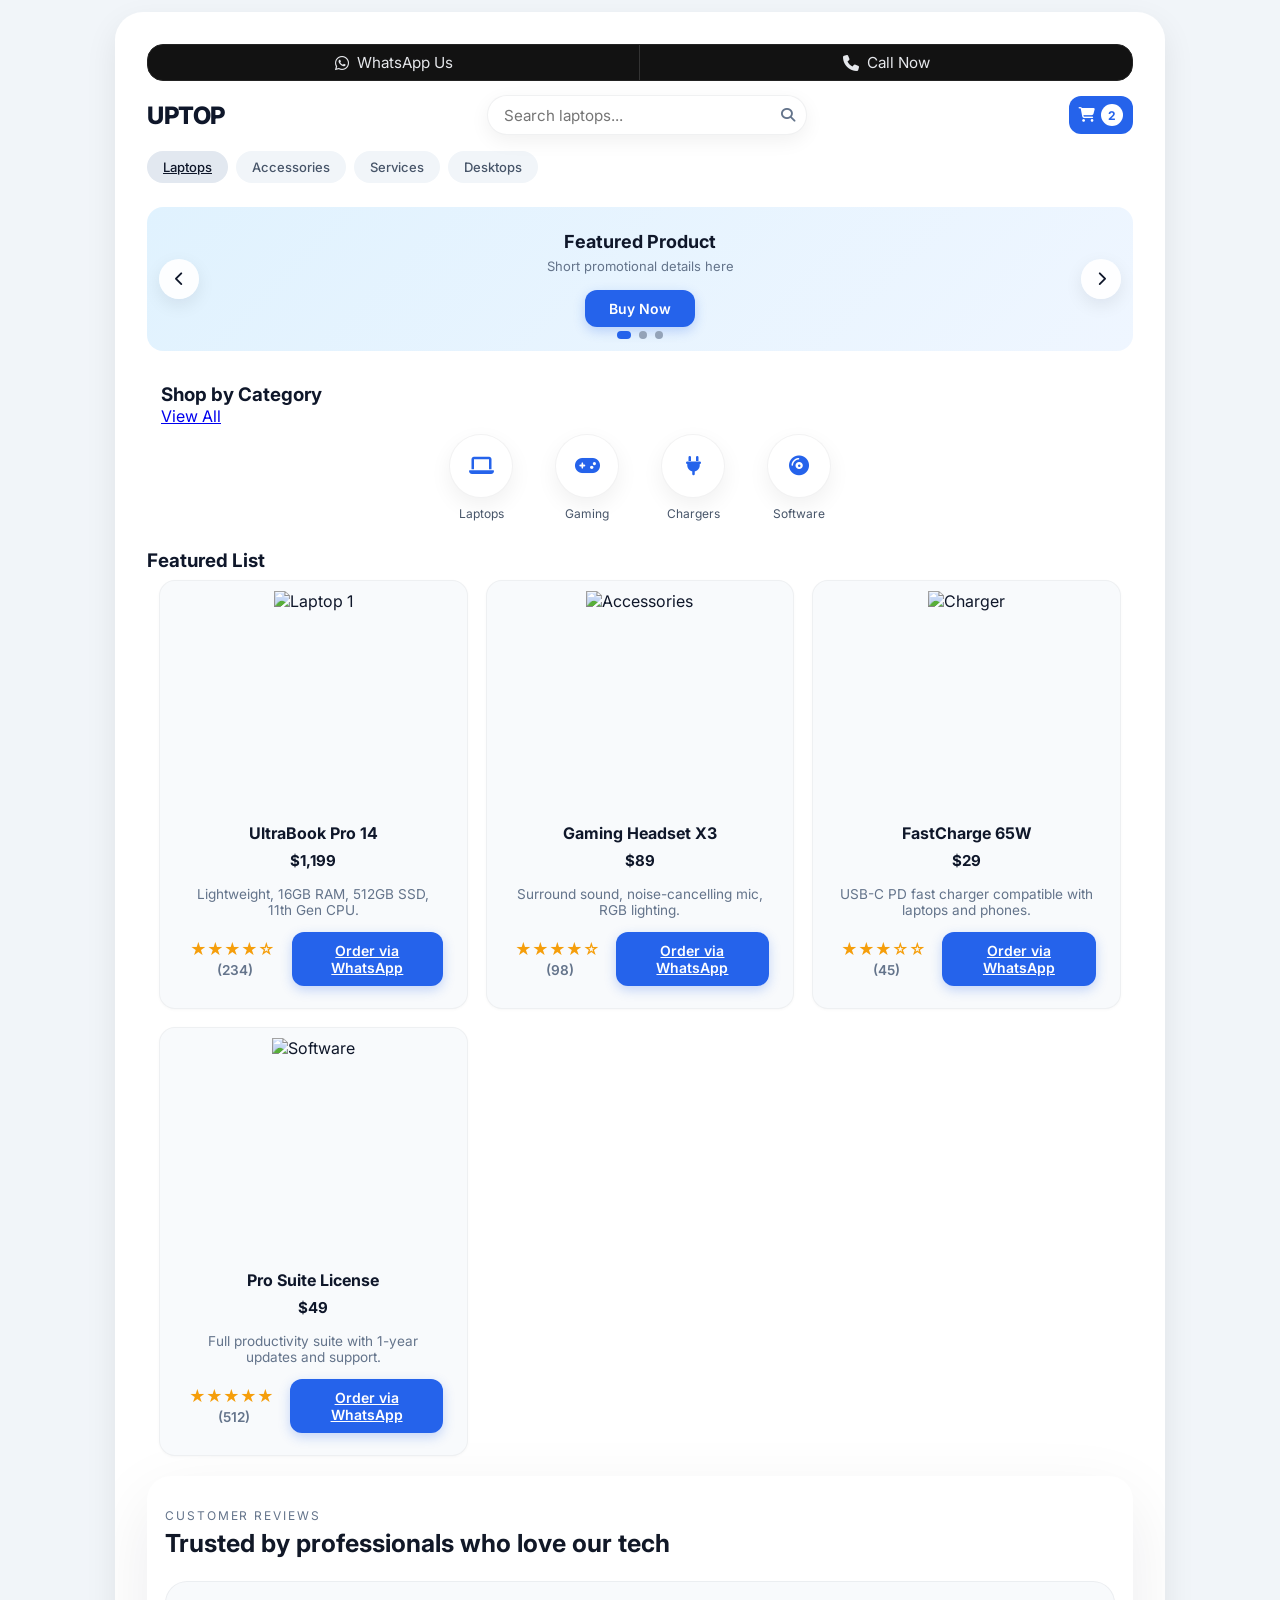
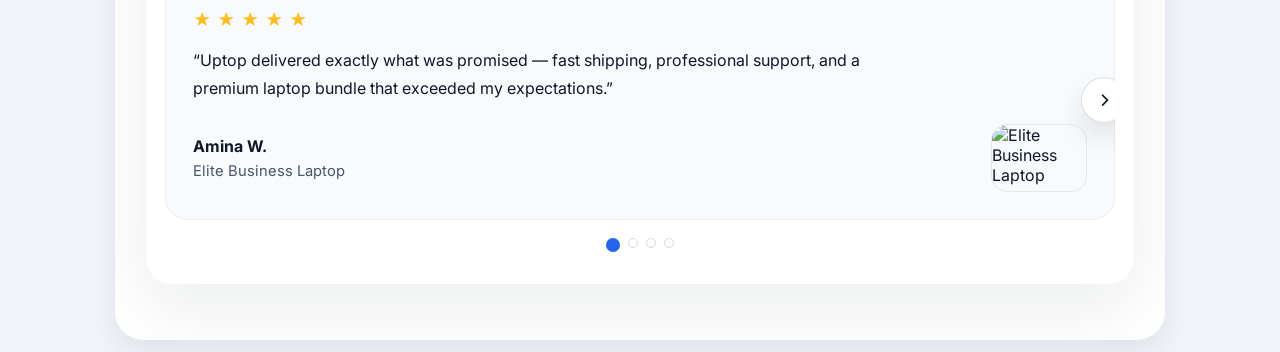
==== index.html @ b433947e "yyy" ====
<!doctype html>
<html lang="en">
  <head>
    <meta charset="UTF-8" />
    <meta name="viewport" content="width=device-width, initial-scale=1.0" />
    <title>Uptop Mobile Wireframe</title>
    <link
      href="https://fonts.googleapis.com/css2?family=Inter:wght@400;500;600;700&display=swap"
      rel="stylesheet"
    />
    <link
      rel="stylesheet"
      href="https://cdnjs.cloudflare.com/ajax/libs/font-awesome/6.4.0/css/all.min.css"
    />
    <link rel="stylesheet" href="css/styles.css" />
  </head>
  <body>
    <div class="app-container">
      <div class="top-contact-bar">
        <a
          class="contact-item contact-whatsapp"
          href="https://wa.me/+254115369156"
        >
          <i class="fa-brands fa-whatsapp"></i>
          <span>WhatsApp Us</span>
        </a>
        <a class="contact-item contact-call" href="tel:+254115369156">
          <i class="fa-solid fa-phone"></i>
          <span>Call Now</span>
        </a>
      </div>

      <header class="header">
        <div class="brand-logo">UPTOP</div>
        <div class="search-container">
          <input
            type="text"
            class="search-input"
            placeholder="Search laptops..."
          />
          <i class="fa-solid fa-magnifying-glass search-icon"></i>
        </div>
        <a class="cart-btn" href="#">
          <i class="fa-solid fa-shopping-cart"></i>
          <span class="cart-count">2</span>
        </a>
      </header>

      <nav class="pills-nav">
        <a class="pill-item active" href="laptops.html">Laptops</a>
        <button class="pill-item">Accessories</button>
        <button class="pill-item">Services</button>
        <button class="pill-item">Desktops</button>
      </nav>

      <section class="carousel-container" id="carousel">
        <button
          class="carousel-arrow prev"
          id="prevBtn"
          aria-label="Previous Slide"
        >
          <i class="fa-solid fa-chevron-left"></i>
        </button>

        <div class="carousel-track" id="carouselTrack">
          <div class="carousel-slide">
            <h2 class="carousel-title">Featured Product</h2>
            <p class="carousel-subtitle">Short promotional details here</p>
            <button class="btn-primary">Buy Now</button>
          </div>
          <div class="carousel-slide">
            <h2 class="carousel-title">Pro Accessories</h2>
            <p class="carousel-subtitle">Up to 30% off tech gear</p>
            <button class="btn-primary">Explore Deals</button>
          </div>
          <div class="carousel-slide">
            <h2 class="carousel-title">New Arrivals</h2>
            <p class="carousel-subtitle">Discover high-performance laptops</p>
            <button class="btn-primary">Shop Collection</button>
          </div>
        </div>

        <button
          class="carousel-arrow next"
          id="nextBtn"
          aria-label="Next Slide"
        >
          <i class="fa-solid fa-chevron-right"></i>
        </button>

        <div class="carousel-dots" id="carouselDots">
          <span class="dot active" data-slide="0"></span>
          <span class="dot" data-slide="1"></span>
          <span class="dot" data-slide="2"></span>
        </div>
      </section>

      <section class="categories-section">
        <div class="section-header">
          <h3 class="section-title">Shop by Category</h3>
          <a href="#" class="view-all">View All</a>
        </div>

        <div class="categories-grid">
          <a href="#" class="category-card">
            <div class="icon-wrapper"><i class="fa-solid fa-laptop"></i></div>
            <span class="category-label">Laptops</span>
          </a>
          <a href="#" class="category-card">
            <div class="icon-wrapper"><i class="fa-solid fa-gamepad"></i></div>
            <span class="category-label">Gaming</span>
          </a>
          <a href="#" class="category-card">
            <div class="icon-wrapper"><i class="fa-solid fa-plug"></i></div>
            <span class="category-label">Chargers</span>
          </a>
          <a href="#" class="category-card">
            <div class="icon-wrapper">
              <i class="fa-solid fa-compact-disc"></i>
            </div>
            <span class="category-label">Software</span>
          </a>
        </div>
      </section>

      <section class="featured-section">
        <div class="section-header">
          <h3 class="section-title">Featured List</h3>
        </div>
        <div class="featured-grid">
          <article class="product-card">
            <div class="card-media">
              <img
                src="https://via.placeholder.com/420x300.png?text=Laptop+1"
                alt="Laptop 1"
              />
            </div>
            <div class="card-body">
              <h4 class="product-name">UltraBook Pro 14</h4>
              <div class="product-price">$1,199</div>
              <p class="product-details">
                Lightweight, 16GB RAM, 512GB SSD, 11th Gen CPU.
              </p>
              <div class="product-meta">
                <div class="rating">
                  ★★★★☆ <span class="rating-count">(234)</span>
                </div>
                <a
                  class="btn-primary buy-btn"
                  href="https://wa.me/+254115369156?text=I%27m%20interested%20in%20UltraBook%20Pro%2014"
                  target="_blank"
                  >Order via WhatsApp</a
                >
              </div>
            </div>
          </article>

          <article class="product-card">
            <div class="card-media">
              <img
                src="https://via.placeholder.com/420x300.png?text=Accessories"
                alt="Accessories"
              />
            </div>
            <div class="card-body">
              <h4 class="product-name">Gaming Headset X3</h4>
              <div class="product-price">$89</div>
              <p class="product-details">
                Surround sound, noise-cancelling mic, RGB lighting.
              </p>
              <div class="product-meta">
                <div class="rating">
                  ★★★★☆ <span class="rating-count">(98)</span>
                </div>
                <a
                  class="btn-primary buy-btn"
                  href="https://wa.me/+254115369156?text=I%27m%20interested%20in%20Gaming%20Headset%20X3"
                  target="_blank"
                  >Order via WhatsApp</a
                >
              </div>
            </div>
          </article>

          <article class="product-card">
            <div class="card-media">
              <img
                src="https://via.placeholder.com/420x300.png?text=Charger"
                alt="Charger"
              />
            </div>
            <div class="card-body">
              <h4 class="product-name">FastCharge 65W</h4>
              <div class="product-price">$29</div>
              <p class="product-details">
                USB-C PD fast charger compatible with laptops and phones.
              </p>
              <div class="product-meta">
                <div class="rating">
                  ★★★☆☆ <span class="rating-count">(45)</span>
                </div>
                <a
                  class="btn-primary buy-btn"
                  href="https://wa.me/+254115369156?text=I%27m%20interested%20in%20FastCharge%2065W"
                  target="_blank"
                  >Order via WhatsApp</a
                >
              </div>
            </div>
          </article>

          <article class="product-card">
            <div class="card-media">
              <img
                src="https://via.placeholder.com/420x300.png?text=Software"
                alt="Software"
              />
            </div>
            <div class="card-body">
              <h4 class="product-name">Pro Suite License</h4>
              <div class="product-price">$49</div>
              <p class="product-details">
                Full productivity suite with 1-year updates and support.
              </p>
              <div class="product-meta">
                <div class="rating">
                  ★★★★★ <span class="rating-count">(512)</span>
                </div>
                <a
                  class="btn-primary buy-btn"
                  href="https://wa.me/+254115369156?text=I%27m%20interested%20in%20Pro%20Suite%20License"
                  target="_blank"
                  >Order via WhatsApp</a
                >
              </div>
            </div>
          </article>
        </div>
      </section>

      <section class="review-carousel-section">
        <div class="review-carousel-header">
          <div>
            <p class="review-section-label">Customer Reviews</p>
            <h3 class="review-section-title">
              Trusted by professionals who love our tech
            </h3>
          </div>
        </div>

        <div class="review-carousel-shell">
          <button class="review-arrow review-prev" aria-label="Previous review">
            <i class="fa-solid fa-chevron-left"></i>
          </button>

          <div class="review-carousel-track">
            <article class="review-card active">
              <div class="review-stars">
                <span>★</span><span>★</span><span>★</span><span>★</span
                ><span>★</span>
              </div>
              <p class="review-quote">
                “Uptop delivered exactly what was promised — fast shipping,
                professional support, and a premium laptop bundle that exceeded
                my expectations.”
              </p>
              <div class="review-footer">
                <div class="reviewer-copy">
                  <span class="reviewer-name">Amina W.</span>
                  <span class="review-product">Elite Business Laptop</span>
                </div>
                <img
                  class="review-thumb"
                  src="https://via.placeholder.com/92x68.png?text=Laptop"
                  alt="Elite Business Laptop"
                />
              </div>
            </article>

            <article class="review-card">
              <div class="review-stars">
                <span>★</span><span>★</span><span>★</span><span>★</span
                ><span>★</span>
              </div>
              <p class="review-quote">
                “The accessory bundle was well chosen and the support team
                helped me configure everything in minutes. Highly recommended.”
              </p>
              <div class="review-footer">
                <div class="reviewer-copy">
                  <span class="reviewer-name">Noah K.</span>
                  <span class="review-product">Pro Accessory Kit</span>
                </div>
                <img
                  class="review-thumb"
                  src="https://via.placeholder.com/92x68.png?text=Kit"
                  alt="Pro Accessory Kit"
                />
              </div>
            </article>

            <article class="review-card">
              <div class="review-stars">
                <span>★</span><span>★</span><span>★</span><span>★</span
                ><span>★</span>
              </div>
              <p class="review-quote">
                “My workstation feels complete now. The laptop stand and monitor
                arm are both stable, clean, and easy to assemble.”
              </p>
              <div class="review-footer">
                <div class="reviewer-copy">
                  <span class="reviewer-name">Jared T.</span>
                  <span class="review-product">Aero Stand</span>
                </div>
                <img
                  class="review-thumb"
                  src="https://via.placeholder.com/92x68.png?text=Stand"
                  alt="Aero Stand"
                />
              </div>
            </article>

            <article class="review-card">
              <div class="review-stars">
                <span>★</span><span>★</span><span>★</span><span>★</span
                ><span>★</span>
              </div>
              <p class="review-quote">
                “Excellent value and fast delivery. The keyboard and mouse set
                are comfortable and look great on my desk.”
              </p>
              <div class="review-footer">
                <div class="reviewer-copy">
                  <span class="reviewer-name">Mira L.</span>
                  <span class="review-product">Office Essentials Set</span>
                </div>
                <img
                  class="review-thumb"
                  src="https://via.placeholder.com/92x68.png?text=Keyboard"
                  alt="Office Essentials Set"
                />
              </div>
            </article>
          </div>

          <button class="review-arrow review-next" aria-label="Next review">
            <i class="fa-solid fa-chevron-right"></i>
          </button>
        </div>

        <div class="review-dots">
          <button class="review-dot active" aria-label="Review 1"></button>
          <button class="review-dot" aria-label="Review 2"></button>
          <button class="review-dot" aria-label="Review 3"></button>
          <button class="review-dot" aria-label="Review 4"></button>
        </div>
      </section>
    </div>

    <script src="jss/java.js"></script>
  </body>
</html>
---- css/styles.css ----
/* ==========================================================================
   1. Global Resets & Base Styles
   ========================================================================== */
* {
    box-sizing: border-box;
    margin: 0;
    padding: 0;
    font-family: 'Inter', -apple-system, BlinkMacSystemFont, sans-serif;
}

body {
    background-color: #f4f6f8;
    color: #1a202c;
    display: flex;
    justify-content: center;
    align-items: flex-start;
    min-height: 100vh;
    padding: 20px 10px;
}

/* Container to constrain mobile mockup while allowing responsive expansion */
.app-container {
    width: 100%;
    max-width: 480px;
    /* Default desktop view fits standard mobile UI layout */
    background-color: #ffffff;
    border-radius: 20px;
    box-shadow: 0 10px 30px rgba(0, 0, 0, 0.08);
    overflow: hidden;
    padding: 16px;
    transition: max-width 0.3s ease;
}

/* Featured product cards grid */
.featured-grid {
    display: grid;
    grid-template-columns: 1fr;
    gap: 18px;
    padding: 8px 12px 20px;
}

.product-card {
    display: flex;
    flex-direction: column;
    background: #ffffff;
    border-radius: 12px;
    overflow: hidden;
    box-shadow: 0 10px 30px rgba(2,6,23,0.04);
    border: 1px solid rgba(2,6,23,0.04);
}

.card-media img {
    width: 100%;
    height: 200px;
    object-fit: cover;
    display: block;
}

.card-body {
    padding: 12px 14px;
    display: flex;
    flex-direction: column;
    gap: 8px;
}

.product-name { font-size: 1rem; font-weight: 700; color: #0f172a; }
.product-price { font-size: 0.95rem; color: #2563eb; font-weight: 700; }
.product-details { font-size: 0.85rem; color: #64748b; }
.product-meta { display: flex; align-items: center; justify-content: space-between; gap: 12px; margin-top: 6px; }
.rating { color: #f59e0b; font-weight: 600; }
.rating-count { color: #64748b; font-size: 0.85rem; margin-left: 6px; }
.buy-btn { padding: 8px 12px; font-size: 0.85rem; border-radius: 8px; }

/* Desktop: multi-column grid and horizontal card layout */
@media (min-width: 720px) {
    .featured-grid { grid-template-columns: repeat(2, 1fr); }
}

@media (min-width: 1100px) {
    .featured-grid { grid-template-columns: repeat(3, 1fr); }
    .card-media img { height: 220px; }
    /* allow horizontal card layout */
    .product-card { flex-direction: column; }
}

/* Expand app-container on larger viewports so grid can breathe */
@media (min-width: 720px) {
    .app-container { max-width: 900px; }
}

@media (min-width: 1200px) {
    .app-container { max-width: 1200px; }
}

.top-contact-bar {
    display: flex;
    align-items: center;
    justify-content: center;
    width: 100%;
    margin-bottom: 14px;
    background-color: #121212;
    border: 1px solid #232323;
    border-radius: 16px;
    overflow: hidden;
}

.top-contact-bar .contact-item {
    flex: 1 1 50%;
    display: flex;
    align-items: center;
    justify-content: center;
    gap: 8px;
    padding: 8px 10px;
    color: #e5e7eb;
    text-decoration: none;
    font-size: 0.95rem;
    transition: background-color 0.2s ease, color 0.2s ease;
}

.top-contact-bar .contact-item:hover,
.top-contact-bar .contact-item:focus-visible {
    background-color: rgba(255, 255, 255, 0.05);
    color: #ffffff;
}

.top-contact-bar .contact-whatsapp {
    border-right: 1px solid #333333;
}

.top-contact-bar .contact-item i {
    font-size: 1rem;
}

.cart-btn {
    display: inline-flex;
    align-items: center;
    justify-content: center;
    gap: 6px;
    padding: 8px 10px;
    background-color: #2563eb;
    color: #ffffff;
    border-radius: 12px;
    text-decoration: none;
    font-size: 0.9rem;
}

.cart-count {
    display: inline-flex;
    align-items: center;
    justify-content: center;
    width: 22px;
    height: 22px;
    border-radius: 9999px;
    background: #ffffff;
    color: #2563eb;
    font-size: 0.75rem;
    font-weight: 700;
}

.header {
    display: flex;
    align-items: center;
    justify-content: space-between;
    gap: 12px;
    margin-bottom: 16px;
}

.brand-logo {
    font-size: 1.25rem;
    font-weight: 700;
    color: #0f172a;
}

.search-container {
    position: relative;
    /* make search box match image: fixed-ish width, pill shape centered */
    flex: 0 0 320px;
    max-width: 66%;
    margin: 0 auto;
}

.search-input {
    width: 100%;
    height: 40px;
    padding: 8px 44px 8px 16px;
    background-color: #ffffff;
    border: 1px solid rgba(15,23,42,0.06);
    border-radius: 9999px;
    font-size: 0.95rem;
    outline: none;
    transition: all 0.18s ease;
    box-shadow: 0 6px 20px rgba(2,6,23,0.06);
}

.search-input:focus {
    border-color: #2563eb;
    background-color: #ffffff;
}

.search-icon {
    position: absolute;
    right: 12px;
    top: 50%;
    transform: translateY(-50%);
    color: #64748b;
    font-size: 0.875rem;
    pointer-events: none;
}

.menu-btn {
    background: none;
    border: none;
    font-size: 1.25rem;
    color: #0f172a;
    cursor: pointer;
}

/* ==========================================================================
   Shop by Category - icon grid like reference image
   ========================================================================== */
.categories-section {
    padding: 8px 14px 20px;
}

.categories-grid {
    display: flex;
    gap: 22px;
    justify-content: center;
    align-items: center;
    padding: 8px 4px;
    flex-wrap: wrap;
}

.category-card {
    display: flex;
    flex-direction: column;
    align-items: center;
    gap: 8px;
    text-decoration: none;
    color: #0f172a;
    width: 84px;
}

.icon-wrapper {
    width: 64px;
    height: 64px;
    border-radius: 50%;
    background: #ffffff;
    display: flex;
    align-items: center;
    justify-content: center;
    box-shadow: 0 8px 22px rgba(2,6,23,0.06);
    border: 1px solid rgba(2,6,23,0.05);
    font-size: 1.25rem;
    color: #2563eb;
}

.category-label {
    font-size: 0.75rem;
    color: #475569;
    text-align: center;
}

@media (max-width: 420px) {
    .categories-grid {
        gap: 14px;
        padding: 8px 0;
    }

    .category-card {
        width: 70px;
        gap: 6px;
    }

    .icon-wrapper {
        width: 52px;
        height: 52px;
        font-size: 1.05rem;
    }

    .category-label {
        font-size: 0.68rem;
    }
}

@media (max-width: 360px) {
    .categories-grid {
        gap: 10px;
    }

    .category-card {
        width: 64px;
        gap: 5px;
    }

    .icon-wrapper {
        width: 48px;
        height: 48px;
        font-size: 1rem;
    }

    .category-label {
        font-size: 0.65rem;
    }
}

/* ==========================================================================
   3. Pills Navigation / Filter Tabs
   ========================================================================== */
.pills-nav {
    display: flex;
    gap: 8px;
    overflow-x: auto;
    padding-bottom: 8px;
    margin-bottom: 16px;
    scrollbar-width: none;
    /* Firefox */
}

.pills-nav::-webkit-scrollbar {
    display: none;
    /* Chrome/Safari */
}

.pill-item {
    white-space: nowrap;
    padding: 8px 16px;
    background-color: #f1f5f9;
    border-radius: 16px;
    font-size: 0.8125rem;
    font-weight: 500;
    color: #475569;
    cursor: pointer;
    border: none;
    transition: background 0.2s, color 0.2s;
}

.pill-item.active,
.pill-item:hover {
    background-color: #e2e8f0;
    color: #0f172a;
}

/* ==========================================================================
   4. Banner Carousel Section
   ========================================================================== */
.carousel-container {
    position: relative;
    width: 100%;
    border-radius: 16px;
    overflow: hidden;
    background: linear-gradient(135deg, #e0f2fe 0%, #eff6ff 100%);
    margin-bottom: 24px;
}

.carousel-track {
    display: flex;
    transition: transform 0.5s ease-in-out;
    width: 100%;
}

.carousel-slide {
    min-width: 100%;
    padding: 24px 16px;
    text-align: center;
    display: flex;
    flex-direction: column;
    align-items: center;
    justify-content: center;
    box-sizing: border-box;
}

.carousel-title {
    font-size: 1.125rem;
    font-weight: 700;
    color: #0f172a;
    margin-bottom: 6px;
}

.carousel-subtitle {
    font-size: 0.8125rem;
    color: #64748b;
    margin-bottom: 16px;
}

.btn-primary {
    background-color: #2563eb;
    color: #ffffff;
    border: none;
    padding: 10px 24px;
    border-radius: 12px;
    font-size: 0.875rem;
    font-weight: 600;
    cursor: pointer;
    box-shadow: 0 4px 12px rgba(37, 99, 235, 0.25);
    transition: background-color 0.2s ease;
}

.btn-primary:hover {
    background-color: #1d4ed8;
}

/* Carousel Controls */
.carousel-arrow {
    position: absolute;
    top: 50%;
    transform: translateY(-50%);
    background: rgba(255, 255, 255, 0.95);
    border: none;
    width: 40px;
    height: 40px;
    display: flex;
    align-items: center;
    justify-content: center;
    border-radius: 9999px;
    box-shadow: 0 6px 18px rgba(2,6,23,0.08);
    cursor: pointer;
    z-index: 10;
}

.carousel-arrow i { color: #0f172a; font-size: 0.9rem; }

.carousel-arrow.prev { left: 12px; }
.carousel-arrow.next { right: 12px; }

.carousel-dots { position: absolute; left: 50%; transform: translateX(-50%); bottom: 12px; display: flex; gap: 8px; }
.dot { width: 8px; height: 8px; background: #94a3b8; border-radius: 50%; display: inline-block; }
.dot.active { width: 14px; background: #2563eb; border-radius: 6px; }

.review-carousel-section {
    background: #ffffff;
    padding: 32px 18px;
    border-radius: 24px;
    box-shadow: 0 24px 70px rgba(15, 23, 42, 0.08);
    margin-bottom: 24px;
}

.review-carousel-header {
    margin-bottom: 22px;
}

.review-section-label {
    color: #64748b;
    text-transform: uppercase;
    letter-spacing: 0.16em;
    font-size: 0.75rem;
    margin-bottom: 6px;
}

.review-section-title {
    font-size: 1.55rem;
    line-height: 1.2;
    color: #111827;
    margin: 0;
}

.review-carousel-shell {
    position: relative;
    display: flex;
    align-items: center;
    justify-content: center;
    overflow: hidden;
}

.review-carousel-track {
    display: flex;
    width: 100%;
    scroll-snap-type: x mandatory;
    gap: 18px;
    transition: transform 0.45s ease;
    will-change: transform;
    align-items: stretch;
}

.review-card {
    /* Make card sizing stable so JS can measure exact widths */
    min-width: 100%;
    flex: 0 0 auto;
    width: 100%;
    box-sizing: border-box;
    flex-shrink: 0;
    background: #f8fafc;
    border-radius: 22px;
    padding: 28px;
    box-shadow: inset 0 0 0 1px rgba(15, 23, 42, 0.05);
    opacity: 0.65;
    transform: scale(0.98);
    transition: transform 0.3s ease, opacity 0.3s ease;
    scroll-snap-align: center;
}

.review-card.active {
    opacity: 1;
    transform: scale(1);
}

.review-stars {
    display: flex;
    align-items: center;
    gap: 6px;
    margin-bottom: 16px;
    color: #fbbf24;
    font-size: 1.1rem;
}

.review-quote {
    font-size: 1rem;
    line-height: 1.75;
    color: #0f172a;
    margin-bottom: 22px;
    max-width: 680px;
}

.review-footer {
    display: flex;
    align-items: center;
    justify-content: space-between;
    gap: 16px;
}

.reviewer-copy {
    display: flex;
    flex-direction: column;
    gap: 6px;
}

.reviewer-name {
    font-weight: 700;
    font-size: 1rem;
    color: #111827;
}

.review-product {
    font-size: 0.92rem;
    color: #475569;
}

.review-thumb {
    width: 96px;
    height: 68px;
    object-fit: cover;
    border-radius: 16px;
    border: 1px solid rgba(15, 23, 42, 0.08);
}

.review-arrow {
    position: absolute;
    top: 50%;
    transform: translateY(-50%);
    width: 46px;
    height: 46px;
    border-radius: 50%;
    border: 1px solid rgba(15, 23, 42, 0.14);
    background: #ffffff;
    color: #111827;
    display: inline-flex;
    align-items: center;
    justify-content: center;
    box-shadow: 0 14px 28px rgba(15, 23, 42, 0.1);
    cursor: pointer;
    transition: transform 0.2s ease, background 0.2s ease;
}

.review-arrow:hover {
    transform: translateY(-50%) scale(1.05);
    background: #f8fafc;
}

.review-prev {
    left: -12px;
}

.review-next {
    right: -12px;
}

.review-dots {
    margin-top: 18px;
    display: flex;
    justify-content: center;
    gap: 8px;
}

.review-dot {
    width: 10px;
    height: 10px;
    border-radius: 50%;
    border: 1px solid rgba(15, 23, 42, 0.16);
    background: transparent;
    cursor: pointer;
    transition: all 0.2s ease;
}

.review-dot.active {
    width: 14px;
    height: 14px;
    background: #2563eb;
    border-color: transparent;
}

@media (max-width: 920px) {
    .review-section-title {
        font-size: 1.35rem;
    }

    .review-card {
        padding: 24px;
    }

    .review-thumb {
        width: 82px;
        height: 62px;
    }
}

@media (max-width: 680px) {
    .review-carousel-section {
        padding: 24px 14px;
    }

    .review-carousel-shell {
        flex-direction: column;
    }

    .review-arrow {
        position: relative;
        top: auto;
        transform: none;
        margin: 12px 0 0;
    }

    .review-prev,
    .review-next {
        left: auto;
        right: auto;
    }

    .review-footer {
        flex-direction: column;
        align-items: flex-start;
    }
}

         /* ==========================================================================
       1. Base & Global Styles  this is for the laptops page
       ========================================================================== */
         * {
             box-sizing: border-box;
             margin: 0;
             padding: 0;
             font-family: 'Inter', -apple-system, BlinkMacSystemFont, sans-serif;
         }
    
         body {
             background-color: #f1f5f9;
             color: #0f172a;
             display: flex;
             justify-content: center;
             align-items: flex-start;
             min-height: 100vh;
             padding: 12px 6px;
         }
    
         /* Outer layout wrapper */
         .app-container {
             width: 100%;
             max-width: 480px;
             /* Base container size for typical mobile view */
             background-color: #ffffff;
             border-radius: 28px;
             box-shadow: 0 12px 32px rgba(0, 0, 0, 0.08);
             padding: 18px 14px;
             overflow: hidden;
             transition: max-width 0.3s cubic-bezier(0.4, 0, 0.2, 1);
         }
    
         /* ==========================================================================
       2. Header & Action Navigation
       ========================================================================== */
         .header {
             display: flex;
             justify-content: space-between;
             align-items: center;
             margin-bottom: 16px;
         }
    
         .brand-logo {
             font-size: 1.5rem;
             font-weight: 800;
             letter-spacing: -0.5px;
             color: #0f172a;
         }
    
         .header-actions {
             display: flex;
             align-items: center;
             gap: 12px;
         }
    
         .icon-btn {
             background: none;
             border: none;
             font-size: 1.125rem;
             color: #1e293b;
             cursor: pointer;
             padding: 4px;
             transition: transform 0.15s ease;
         }
    
         .icon-btn:active {
             transform: scale(0.9);
         }
    
         /* ==========================================================================
       3. Title & Filter Options
       ========================================================================== */
         .catalog-header {
             margin-bottom: 18px;
         }
    
         .page-title {
             font-size: 1.625rem;
             font-weight: 800;
             margin-bottom: 12px;
         }
    
         .filter-controls {
             display: flex;
             flex-direction: column;
             gap: 10px;
         }
    
         .btn-filter {
             display: inline-flex;
             align-items: center;
             gap: 6px;
             align-self: flex-start;
             padding: 6px 14px;
             border: 1px solid #0f172a;
             border-radius: 8px;
             background-color: transparent;
             font-size: 0.8125rem;
             font-weight: 600;
             cursor: pointer;
             transition: background 0.2s ease;
         }
    
         .btn-filter:hover {
             background-color: #f8fafc;
         }
    
         .dropdown-group {
             display: flex;
             gap: 6px;
             overflow-x: auto;
             scrollbar-width: none;
             padding-bottom: 2px;
         }
    
         .dropdown-group::-webkit-scrollbar {
             display: none;
         }
    
         .select-dropdown {
             appearance: none;
             background-color: #f1f5f9;
             border: none;
             border-radius: 12px;
             padding: 6px 12px;
             font-size: 0.75rem;
             font-weight: 500;
             color: #334155;
             cursor: pointer;
             outline: none;
             white-space: nowrap;
         }
    
         /* ==========================================================================
       4. Products Grid (Mobile 2-Column Side-By-Side Layout)
       ========================================================================== */
         .products-grid {
             display: grid;
             /* Exactly 2 cards per row on mobile */
             grid-template-columns: repeat(2, 1fr);
             gap: 10px;
             margin-bottom: 24px;
         }
    
         .product-card {
             background-color: #f8fafc;
             border-radius: 16px;
             padding: 10px;
             display: flex;
             flex-direction: column;
             align-items: center;
             text-align: center;
             box-shadow: 0 1px 3px rgba(0, 0, 0, 0.03);
         }
    
         .card-img-wrapper {
             width: 100%;
             height: 95px;
             display: flex;
             align-items: center;
             justify-content: center;
             margin-bottom: 8px;
         }
    
         .card-img-wrapper img {
             max-width: 100%;
             max-height: 100%;
             object-fit: contain;
         }
    
         .product-title {
             font-size: 0.8125rem;
             font-weight: 600;
             color: #1e293b;
             margin-bottom: 2px;
             white-space: nowrap;
             overflow: hidden;
             text-overflow: ellipsis;
             width: 100%;
         }
    
         .product-price {
             font-size: 0.8125rem;
             font-weight: 700;
             color: #0f172a;
             margin-bottom: 8px;
         }
    
         .btn-details {
             width: 100%;
             padding: 6px 0;
             background-color: #ffffff;
             border: 1px solid #1e293b;
             border-radius: 6px;
             font-size: 0.7125rem;
             font-weight: 600;
             color: #0f172a;
             cursor: pointer;
             transition: all 0.2s ease;
         }
    
         .btn-details:hover {
             background-color: #0f172a;
             color: #ffffff;
         }
    
         /* ==========================================================================
       5. Scroll Top Control
       ========================================================================== */
         .scroll-top-wrapper {
             display: flex;
             flex-direction: column;
             align-items: center;
             gap: 4px;
             padding-top: 8px;
             font-size: 0.75rem;
             color: #64748b;
         }
    
         .scroll-top-btn {
             background: none;
             border: none;
             font-size: 0.875rem;
             color: #0f172a;
             cursor: pointer;
         }
    
         /* ==========================================================================
       6. Media Queries for Responsiveness Across Larger Devices
       ========================================================================== */
    
         /* Tablet Screens (min-width: 640px) */
         @media (min-width: 640px) {
             .app-container {
                 max-width: 720px;
                 padding: 24px;
             }
    
             .products-grid {
                 grid-template-columns: repeat(3, 1fr);
                 /* Expands to 3 items per row */
                 gap: 16px;
             }
    
             .card-img-wrapper {
                 height: 130px;
             }
    
             .product-title {
                 font-size: 0.9375rem;
             }
    
             .product-price {
                 font-size: 0.9375rem;
             }
    
             .btn-details {
                 padding: 8px 0;
                 font-size: 0.8125rem;
             }
    
             .filter-controls {
                 flex-direction: row;
                 align-items: center;
                 justify-content: space-between;
             }
         }
    
         /* Desktop Screens (min-width: 1024px) */
         @media (min-width: 1024px) {
             .app-container {
                 max-width: 1050px;
                 padding: 32px;
             }
    
             .products-grid {
                 grid-template-columns: repeat(4, 1fr);
                 /* Expands to 4 items per row */
                 gap: 20px;
             }
    
             .card-img-wrapper {
                 height: 150px;
             }
         }
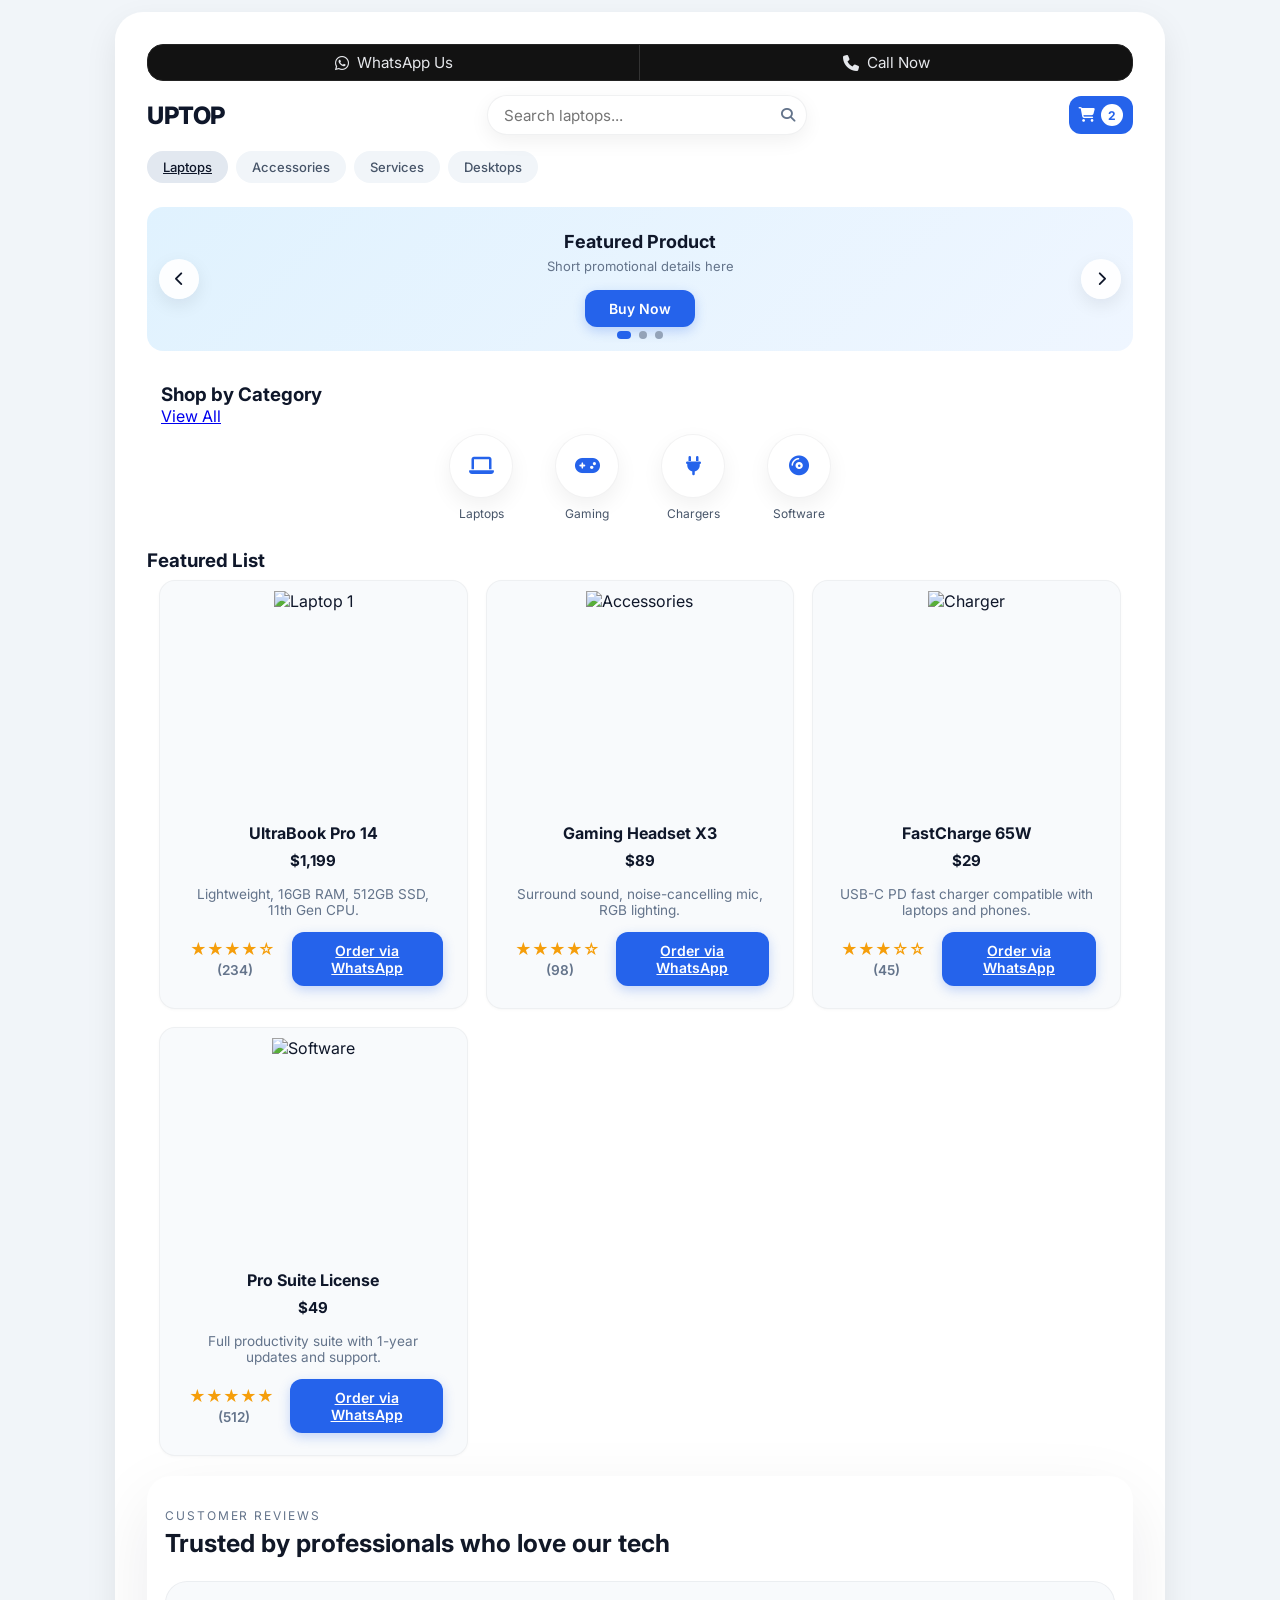
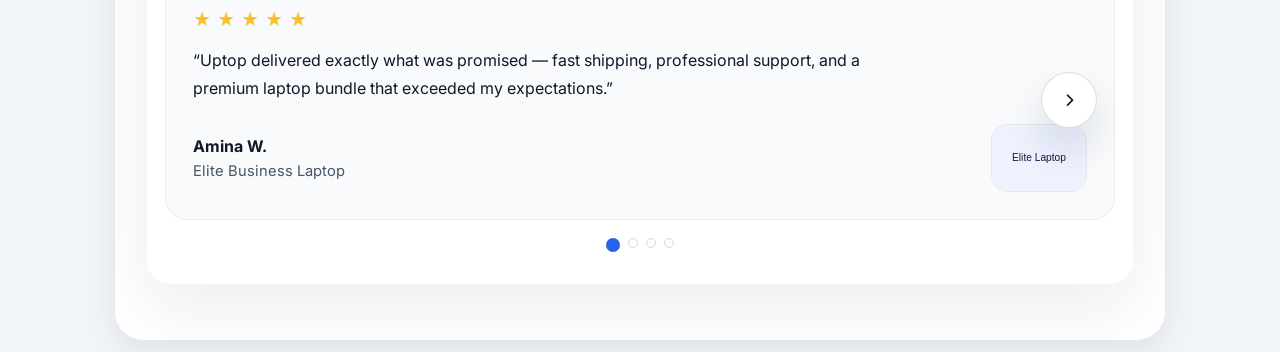
==== commit 7cce38dd: "tr" ====
--- a/index.html
+++ b/index.html
@@ -271,7 +271,7 @@
                 </div>
                 <img
                   class="review-thumb"
-                  src="https://via.placeholder.com/92x68.png?text=Laptop"
+                  src="data:image/svg+xml;utf8,<svg xmlns='http://www.w3.org/2000/svg' width='92' height='68'><rect width='100%25' height='100%25' fill='%23eef2ff'/><text x='50%25' y='50%25' dominant-baseline='middle' text-anchor='middle' font-family='Inter, Arial, sans-serif' font-size='10' fill='%23214'>Elite%20Laptop</text></svg>"
                   alt="Elite Business Laptop"
                 />
               </div>
@@ -293,7 +293,7 @@
                 </div>
                 <img
                   class="review-thumb"
-                  src="https://via.placeholder.com/92x68.png?text=Kit"
+                  src="data:image/svg+xml;utf8,<svg xmlns='http://www.w3.org/2000/svg' width='92' height='68'><rect width='100%25' height='100%25' fill='%23fff7ed'/><text x='50%25' y='50%25' dominant-baseline='middle' text-anchor='middle' font-family='Inter, Arial, sans-serif' font-size='10' fill='%23333'>Accessory%20Kit</text></svg>"
                   alt="Pro Accessory Kit"
                 />
               </div>
@@ -315,7 +315,7 @@
                 </div>
                 <img
                   class="review-thumb"
-                  src="https://via.placeholder.com/92x68.png?text=Stand"
+                  src="data:image/svg+xml;utf8,<svg xmlns='http://www.w3.org/2000/svg' width='92' height='68'><rect width='100%25' height='100%25' fill='%23f0fdf4'/><text x='50%25' y='50%25' dominant-baseline='middle' text-anchor='middle' font-family='Inter, Arial, sans-serif' font-size='10' fill='%23333'>Aero%20Stand</text></svg>"
                   alt="Aero Stand"
                 />
               </div>
@@ -337,7 +337,7 @@
                 </div>
                 <img
                   class="review-thumb"
-                  src="https://via.placeholder.com/92x68.png?text=Keyboard"
+                  src="data:image/svg+xml;utf8,<svg xmlns='http://www.w3.org/2000/svg' width='92' height='68'><rect width='100%25' height='100%25' fill='%23fff1f2'/><text x='50%25' y='50%25' dominant-baseline='middle' text-anchor='middle' font-family='Inter, Arial, sans-serif' font-size='10' fill='%23333'>Office%20Set</text></svg>"
                   alt="Office Essentials Set"
                 />
               </div>
--- a/css/styles.css
+++ b/css/styles.css
@@ -567,11 +567,45 @@
 }
 
 .review-prev {
-    left: -12px;
+        left: -12px;
 }
 
 .review-next {
-    right: -12px;
+        right: -12px;
+}
+
+/* Responsive arrow sizing & placement */
+@media (max-width: 680px) {
+    .review-arrow {
+        width: 40px;
+        height: 40px;
+        box-shadow: 0 8px 18px rgba(15,23,42,0.08);
+    }
+
+    .review-prev { left: 8px; }
+    .review-next { right: 8px; }
+}
+
+@media (max-width: 420px) {
+    .review-arrow {
+        width: 36px;
+        height: 36px;
+        font-size: 0.85rem;
+    }
+
+    .review-prev { left: 6px; }
+    .review-next { right: 6px; }
+}
+
+@media (min-width: 920px) {
+    .review-arrow {
+        width: 56px;
+        height: 56px;
+        box-shadow: 0 20px 40px rgba(15,23,42,0.12);
+    }
+
+    .review-prev { left: 18px; }
+    .review-next { right: 18px; }
 }
 
 .review-dots {
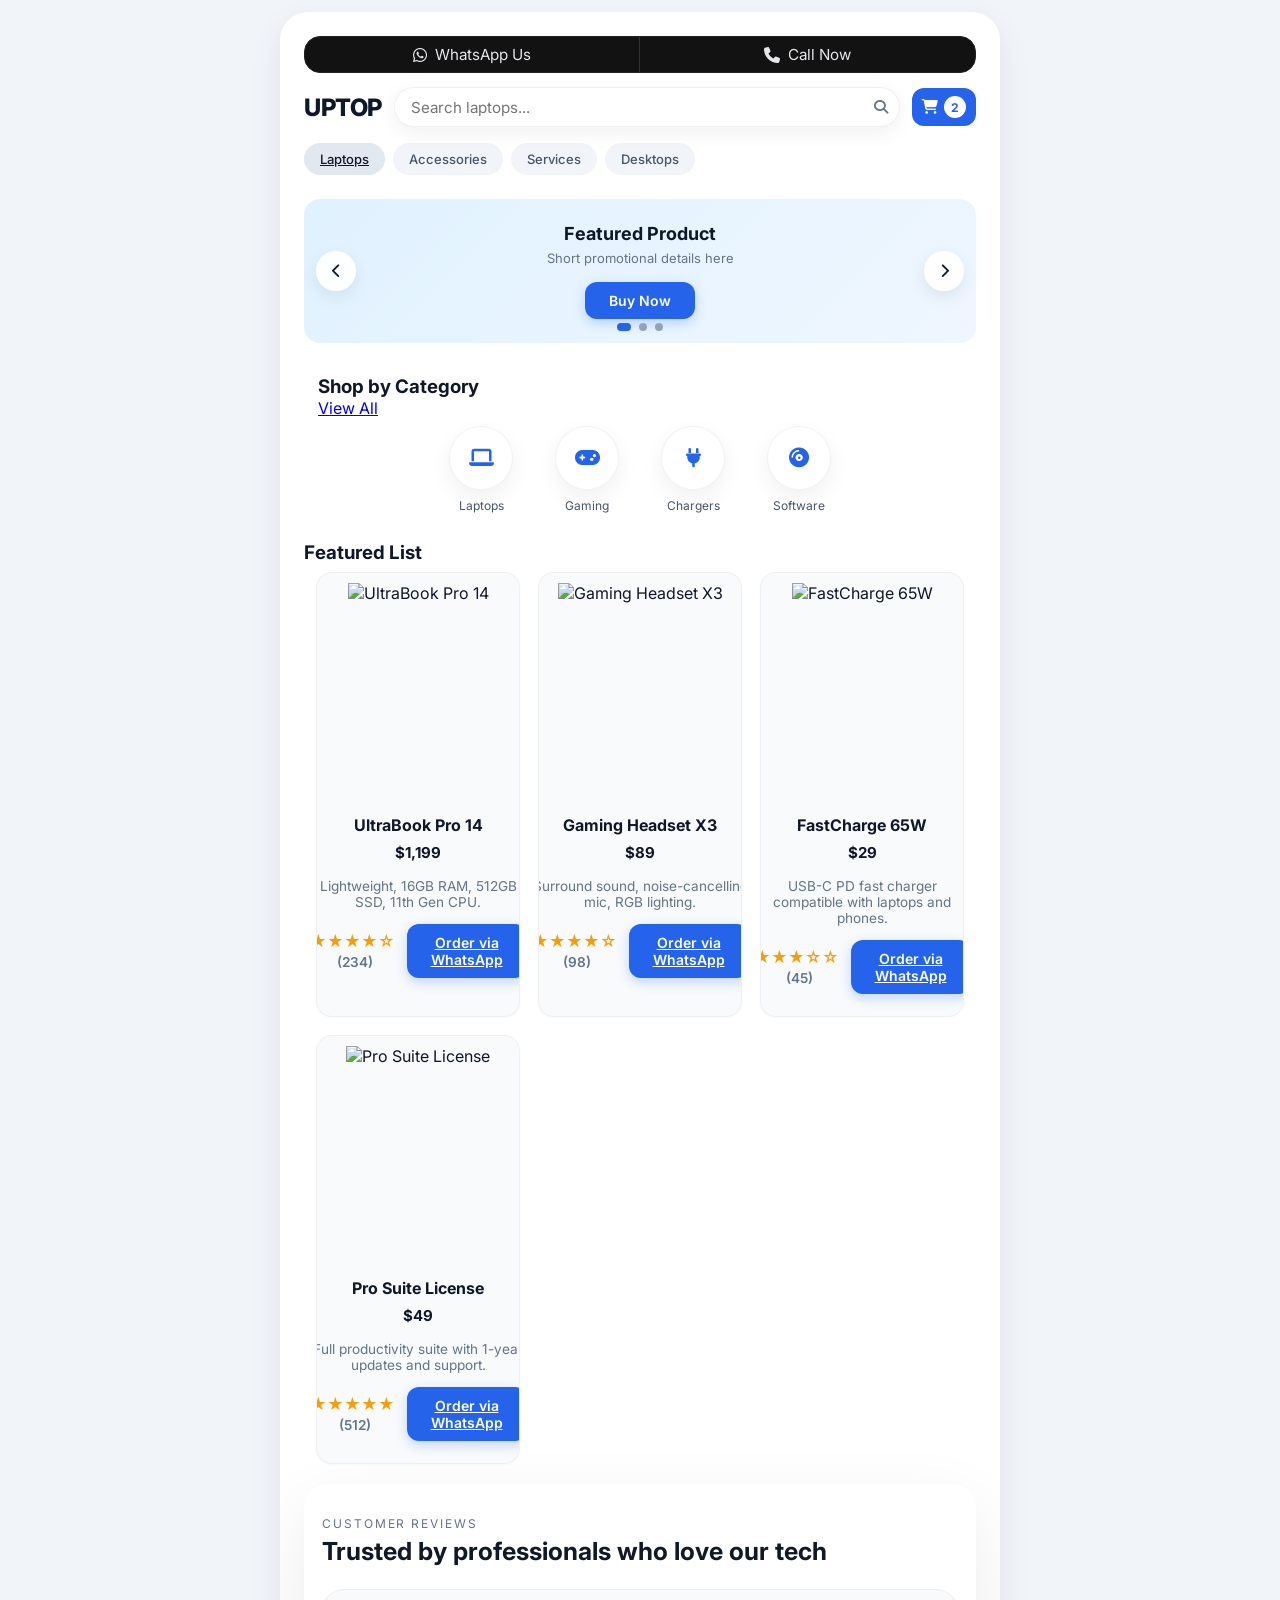
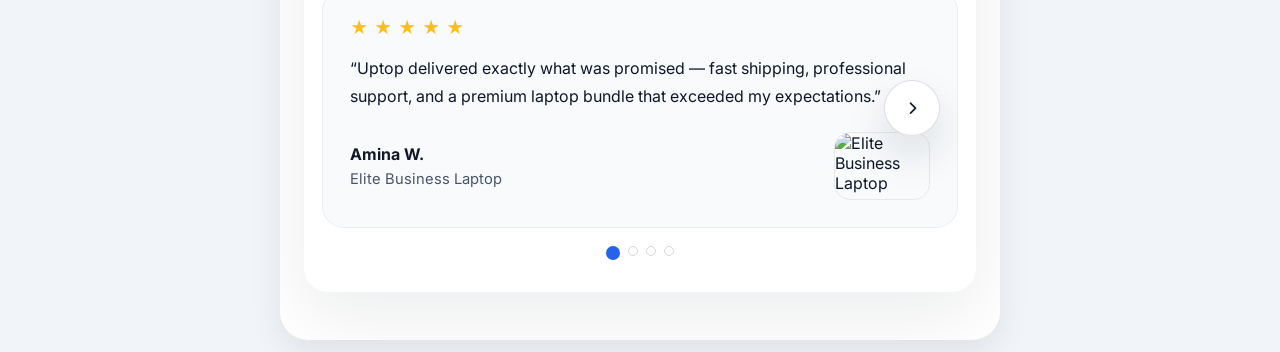
==== commit 65bef70a: "kk" ====
--- a/index.html
+++ b/index.html
@@ -131,8 +131,8 @@
           <article class="product-card">
             <div class="card-media">
               <img
-                src="https://via.placeholder.com/420x300.png?text=Laptop+1"
-                alt="Laptop 1"
+                src="images/featured-ultrabook-pro-14.png"
+                alt="UltraBook Pro 14"
               />
             </div>
             <div class="card-body">
@@ -158,8 +158,8 @@
           <article class="product-card">
             <div class="card-media">
               <img
-                src="https://via.placeholder.com/420x300.png?text=Accessories"
-                alt="Accessories"
+                src="images/featured-gaming-headset-x3.png"
+                alt="Gaming Headset X3"
               />
             </div>
             <div class="card-body">
@@ -185,8 +185,8 @@
           <article class="product-card">
             <div class="card-media">
               <img
-                src="https://via.placeholder.com/420x300.png?text=Charger"
-                alt="Charger"
+                src="images/featured-fastcharge-65w.png"
+                alt="FastCharge 65W"
               />
             </div>
             <div class="card-body">
@@ -212,8 +212,8 @@
           <article class="product-card">
             <div class="card-media">
               <img
-                src="https://via.placeholder.com/420x300.png?text=Software"
-                alt="Software"
+                src="images/featured-pro-suite-license.png"
+                alt="Pro Suite License"
               />
             </div>
             <div class="card-body">
@@ -271,7 +271,7 @@
                 </div>
                 <img
                   class="review-thumb"
-                  src="data:image/svg+xml;utf8,<svg xmlns='http://www.w3.org/2000/svg' width='92' height='68'><rect width='100%25' height='100%25' fill='%23eef2ff'/><text x='50%25' y='50%25' dominant-baseline='middle' text-anchor='middle' font-family='Inter, Arial, sans-serif' font-size='10' fill='%23214'>Elite%20Laptop</text></svg>"
+                  src="images/thumb-elite-laptop.png"
                   alt="Elite Business Laptop"
                 />
               </div>
@@ -293,7 +293,7 @@
                 </div>
                 <img
                   class="review-thumb"
-                  src="data:image/svg+xml;utf8,<svg xmlns='http://www.w3.org/2000/svg' width='92' height='68'><rect width='100%25' height='100%25' fill='%23fff7ed'/><text x='50%25' y='50%25' dominant-baseline='middle' text-anchor='middle' font-family='Inter, Arial, sans-serif' font-size='10' fill='%23333'>Accessory%20Kit</text></svg>"
+                  src="images/thumb-accessory-kit.png"
                   alt="Pro Accessory Kit"
                 />
               </div>
@@ -315,7 +315,7 @@
                 </div>
                 <img
                   class="review-thumb"
-                  src="data:image/svg+xml;utf8,<svg xmlns='http://www.w3.org/2000/svg' width='92' height='68'><rect width='100%25' height='100%25' fill='%23f0fdf4'/><text x='50%25' y='50%25' dominant-baseline='middle' text-anchor='middle' font-family='Inter, Arial, sans-serif' font-size='10' fill='%23333'>Aero%20Stand</text></svg>"
+                  src="images/thumb-aero-stand.png"
                   alt="Aero Stand"
                 />
               </div>
@@ -337,7 +337,7 @@
                 </div>
                 <img
                   class="review-thumb"
-                  src="data:image/svg+xml;utf8,<svg xmlns='http://www.w3.org/2000/svg' width='92' height='68'><rect width='100%25' height='100%25' fill='%23fff1f2'/><text x='50%25' y='50%25' dominant-baseline='middle' text-anchor='middle' font-family='Inter, Arial, sans-serif' font-size='10' fill='%23333'>Office%20Set</text></svg>"
+                  src="images/thumb-office-set.png"
                   alt="Office Essentials Set"
                 />
               </div>
--- a/css/styles.css
+++ b/css/styles.css
@@ -8,6 +8,10 @@
     font-family: 'Inter', -apple-system, BlinkMacSystemFont, sans-serif;
 }
 
+html {
+    overflow-x: hidden;
+}
+
 body {
     background-color: #f4f6f8;
     color: #1a202c;
@@ -16,13 +20,14 @@
     align-items: flex-start;
     min-height: 100vh;
     padding: 20px 10px;
+    overflow-x: hidden;
 }
 
 /* Container to constrain mobile mockup while allowing responsive expansion */
 .app-container {
-    width: 100%;
+    width: min(100%, 480px);
     max-width: 480px;
-    /* Default desktop view fits standard mobile UI layout */
+    margin: 0 auto;
     background-color: #ffffff;
     border-radius: 20px;
     box-shadow: 0 10px 30px rgba(0, 0, 0, 0.08);
@@ -174,9 +179,9 @@
 .search-container {
     position: relative;
     /* make search box match image: fixed-ish width, pill shape centered */
-    flex: 0 0 320px;
-    max-width: 66%;
-    margin: 0 auto;
+    flex: 1 1 100%;
+    max-width: 100%;
+    min-width: 0;
 }
 
 .search-input {
@@ -719,12 +724,23 @@
          }
     
          .brand-logo {
+             display: flex;
+             align-items: center;
+             gap: 0.75rem;
              font-size: 1.5rem;
              font-weight: 800;
              letter-spacing: -0.5px;
              color: #0f172a;
          }
-    
+
+         .logo-mark {
+             width: 32px;
+             height: 32px;
+             border-radius: 10px;
+             background-color: #0f172a;
+             flex-shrink: 0;
+         }
+
          .header-actions {
              display: flex;
              align-items: center;
@@ -744,13 +760,69 @@
          .icon-btn:active {
              transform: scale(0.9);
          }
-    
+
+         .btn-home {
+             display: inline-flex;
+             align-items: center;
+             justify-content: center;
+             padding: 8px 12px;
+             border-radius: 999px;
+             border: 1px solid #cbd5e1;
+             background-color: #ffffff;
+             color: #0f172a;
+             font-size: 0.8125rem;
+             font-weight: 700;
+             text-decoration: none;
+             transition: background-color 0.2s ease, color 0.2s ease;
+         }
+
+         .btn-home:hover {
+             background-color: #0f172a;
+             color: #ffffff;
+         }
+
+         .product-specs {
+             width: 100%;
+             margin: 8px 0 10px;
+             font-size: 0.7rem;
+             color: #475569;
+             line-height: 1.4;
+             text-align: left;
+         }
+
+         .product-specs span {
+             display: block;
+         }
+
          /* ==========================================================================
        3. Title & Filter Options
        ========================================================================== */
          .catalog-header {
              margin-bottom: 18px;
          }
+
+         .catalogue-section {
+             margin-top: 26px;
+         }
+
+         .catalog-title-wrap {
+             display: flex;
+             flex-direction: column;
+             gap: 6px;
+             margin-bottom: 14px;
+         }
+
+         .catalog-title {
+             font-size: 1.1rem;
+             font-weight: 700;
+             color: #0f172a;
+         }
+
+         .catalog-description {
+             font-size: 0.82rem;
+             color: #475569;
+             line-height: 1.55;
+         }
     
          .page-title {
              font-size: 1.625rem;
@@ -762,8 +834,13 @@
              display: flex;
              flex-direction: column;
              gap: 10px;
-         }
-    
+             width: 100%;
+         }
+
+         .filter-controls > * {
+             min-width: 0;
+         }
+
          .btn-filter {
              display: inline-flex;
              align-items: center;
@@ -778,23 +855,25 @@
              cursor: pointer;
              transition: background 0.2s ease;
          }
-    
+
          .btn-filter:hover {
              background-color: #f8fafc;
          }
-    
+
          .dropdown-group {
              display: flex;
              gap: 6px;
              overflow-x: auto;
              scrollbar-width: none;
              padding-bottom: 2px;
-         }
-    
+             min-width: 0;
+             flex-wrap: wrap;
+         }
+
          .dropdown-group::-webkit-scrollbar {
              display: none;
          }
-    
+
          .select-dropdown {
              appearance: none;
              background-color: #f1f5f9;
@@ -807,17 +886,36 @@
              cursor: pointer;
              outline: none;
              white-space: nowrap;
-         }
-    
+             min-width: 130px;
+             flex: 1 1 140px;
+         }
+
+         @media (max-width: 720px) {
+             .dropdown-group {
+                 flex-direction: column;
+                 align-items: stretch;
+             }
+
+             .select-dropdown {
+                 width: 100%;
+             }
+         }
+
+         @media (max-width: 560px) {
+             .products-grid {
+                 grid-template-columns: 1fr;
+             }
+         }
+
          /* ==========================================================================
        4. Products Grid (Mobile 2-Column Side-By-Side Layout)
        ========================================================================== */
          .products-grid {
              display: grid;
-             /* Exactly 2 cards per row on mobile */
-             grid-template-columns: repeat(2, 1fr);
+             grid-template-columns: repeat(2, minmax(0, 1fr));
              gap: 10px;
              margin-bottom: 24px;
+             width: 100%;
          }
     
          .product-card {
@@ -838,6 +936,7 @@
              align-items: center;
              justify-content: center;
              margin-bottom: 8px;
+             min-width: 0;
          }
     
          .card-img-wrapper img {
@@ -855,6 +954,7 @@
              overflow: hidden;
              text-overflow: ellipsis;
              width: 100%;
+             min-width: 0;
          }
     
          .product-price {
@@ -915,44 +1015,37 @@
              }
     
              .products-grid {
-                 grid-template-columns: repeat(3, 1fr);
+                 grid-template-columns: repeat(3, minmax(0, 1fr));
                  /* Expands to 3 items per row */
                  gap: 16px;
              }
-    
+
              .card-img-wrapper {
                  height: 130px;
              }
-    
+
              .product-title {
                  font-size: 0.9375rem;
              }
-    
+
              .product-price {
                  font-size: 0.9375rem;
              }
-    
+
              .btn-details {
                  padding: 8px 0;
                  font-size: 0.8125rem;
              }
-    
+
              .filter-controls {
                  flex-direction: row;
                  align-items: center;
                  justify-content: space-between;
-             }
-         }
-    
-         /* Desktop Screens (min-width: 1024px) */
-         @media (min-width: 1024px) {
-             .app-container {
-                 max-width: 1050px;
-                 padding: 32px;
+                 gap: 12px;
              }
     
              .products-grid {
-                 grid-template-columns: repeat(4, 1fr);
+                 grid-template-columns: repeat(4, minmax(0, 1fr));
                  /* Expands to 4 items per row */
                  gap: 20px;
              }
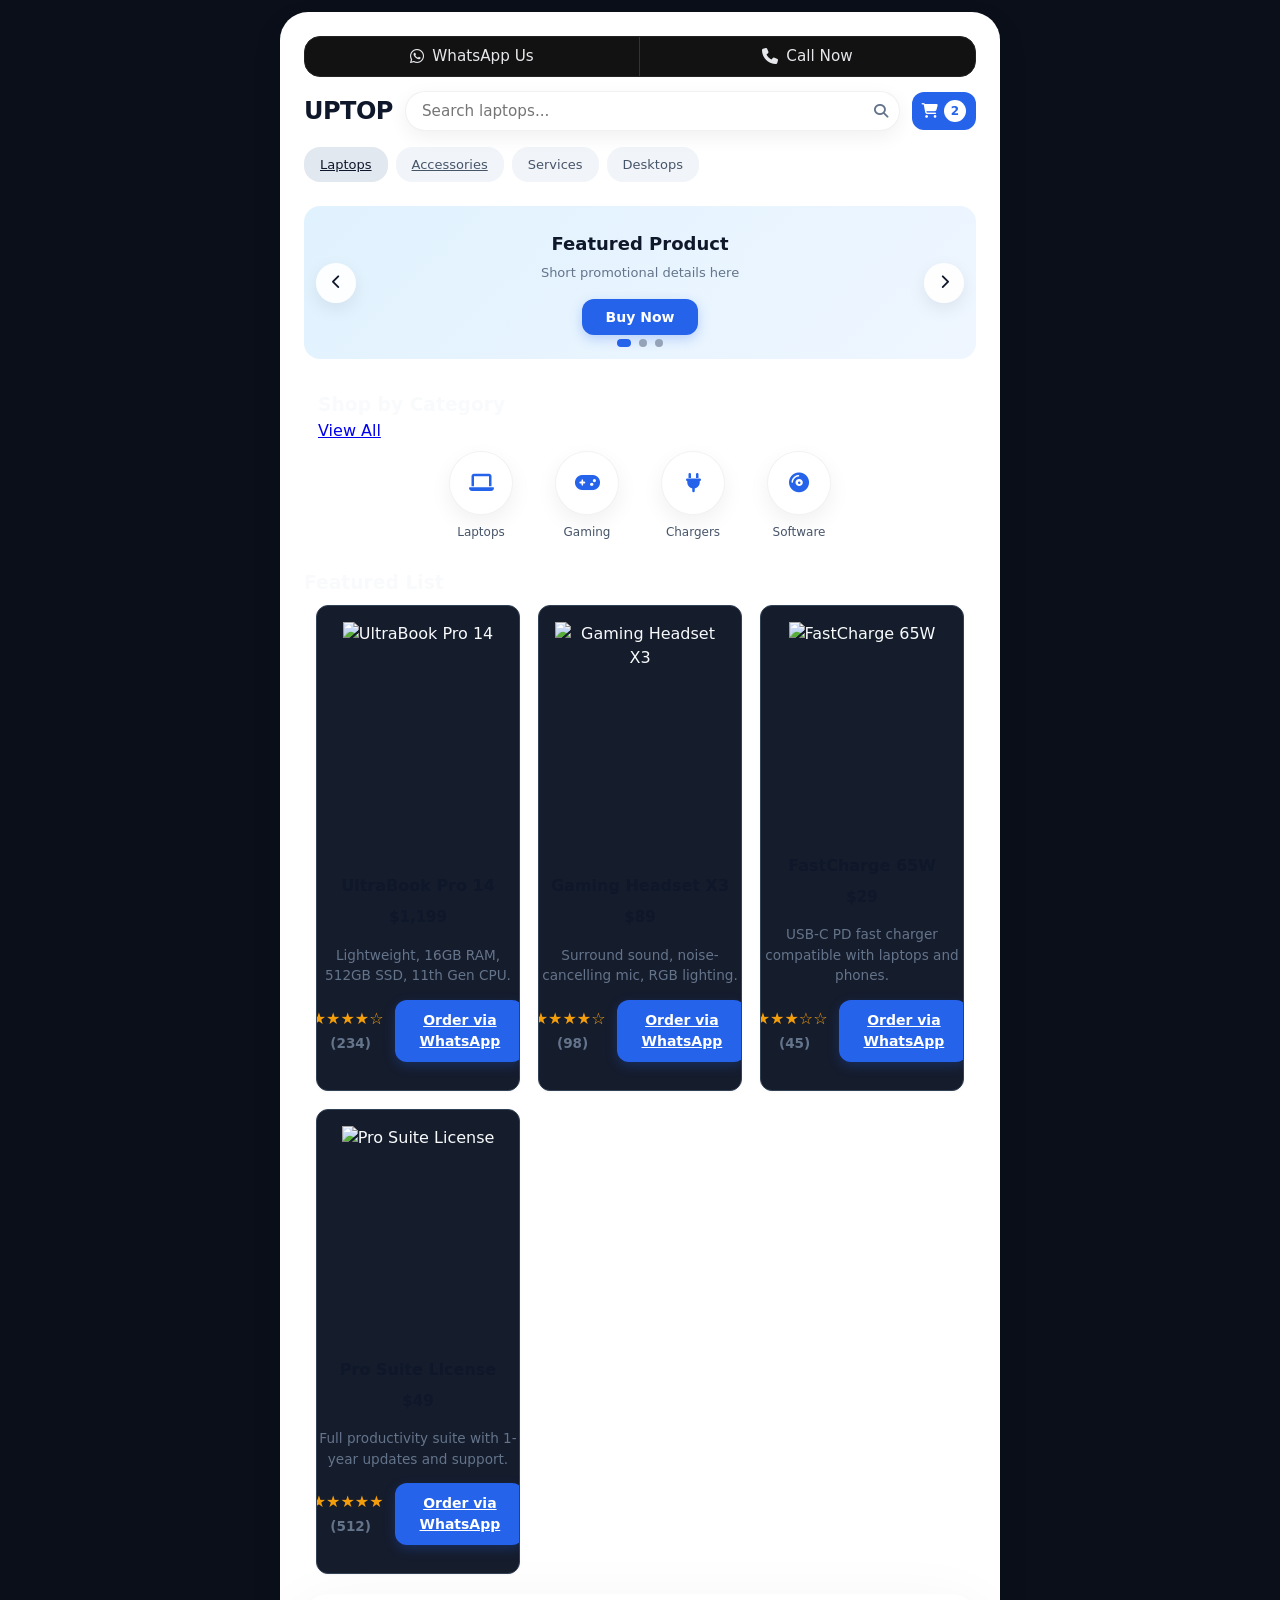
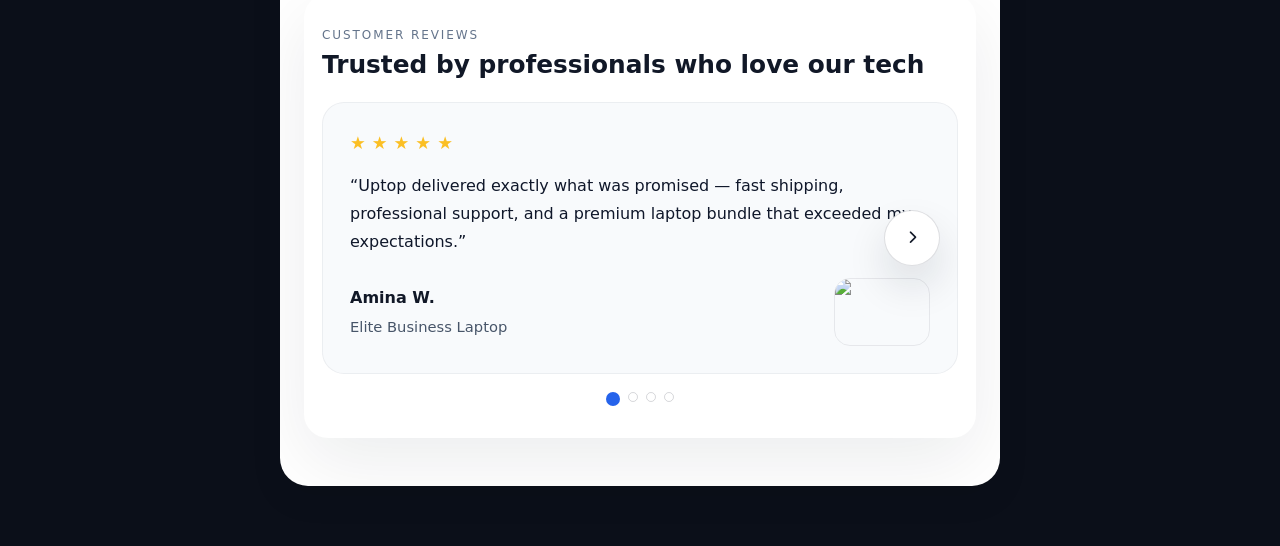
==== commit 5c730513: "tt" ====
--- a/index.html
+++ b/index.html
@@ -48,7 +48,7 @@
 
       <nav class="pills-nav">
         <a class="pill-item active" href="laptops.html">Laptops</a>
-        <button class="pill-item">Accessories</button>
+        <a class="pill-item" href="Accessories.html">Accessories</a>
         <button class="pill-item">Services</button>
         <button class="pill-item">Desktops</button>
       </nav>
--- a/css/styles.css
+++ b/css/styles.css
@@ -831,6 +831,7 @@
          }
     
          .filter-controls {
+             position: relative;
              display: flex;
              flex-direction: column;
              gap: 10px;
@@ -846,32 +847,158 @@
              align-items: center;
              gap: 6px;
              align-self: flex-start;
-             padding: 6px 14px;
+             padding: 8px 16px;
              border: 1px solid #0f172a;
-             border-radius: 8px;
-             background-color: transparent;
-             font-size: 0.8125rem;
-             font-weight: 600;
+             border-radius: 12px;
+             background-color: #ffffff;
+             font-size: 0.9rem;
+             font-weight: 700;
              cursor: pointer;
-             transition: background 0.2s ease;
-         }
-
-         .btn-filter:hover {
+             box-shadow: 0 10px 24px rgba(15, 23, 42, 0.08);
+             transition: background 0.2s ease, transform 0.2s ease;
+         }
+
+         .btn-filter:hover,
+         .btn-filter[aria-expanded="true"] {
              background-color: #f8fafc;
          }
 
-         .dropdown-group {
+         .filter-overlay {
+             position: absolute;
+             z-index: 100;
+             top: calc(100% + 12px);
+             left: 0;
+             right: 0;
+             display: none;
+             justify-content: center;
+             padding: 0 8px;
+         }
+
+         .filter-overlay.open {
              display: flex;
-             gap: 6px;
-             overflow-x: auto;
-             scrollbar-width: none;
-             padding-bottom: 2px;
-             min-width: 0;
-             flex-wrap: wrap;
+             animation: fadeInSlide 240ms ease forwards;
+         }
+
+         .filter-overlay-card {
+             width: min(100%, 360px);
+             background: #ffffff;
+             border-radius: 16px;
+             box-shadow: 0 10px 25px rgba(0, 0, 0, 0.15);
+             padding: 18px;
+             border: 1px solid rgba(15, 23, 42, 0.08);
+         }
+
+         .filter-overlay-header {
+             display: flex;
+             align-items: center;
+             justify-content: space-between;
+             margin-bottom: 16px;
+             font-weight: 700;
+             color: #111827;
+         }
+
+         .filter-close-btn {
+             border: none;
+             background: transparent;
+             color: #475569;
+             font-size: 1.2rem;
+             line-height: 1;
+             cursor: pointer;
+         }
+
+         .filter-option {
+             border-top: 1px solid rgba(15, 23, 42, 0.08);
+             padding-top: 14px;
+             margin-top: 14px;
+         }
+
+         .filter-option:first-of-type {
+             border-top: none;
+             padding-top: 0;
+             margin-top: 0;
+         }
+
+         .filter-option-toggle {
+             width: 100%;
+             border: none;
+             background: transparent;
+             display: flex;
+             align-items: center;
+             justify-content: space-between;
+             gap: 8px;
+             padding: 0;
+             font-size: 0.95rem;
+             font-weight: 700;
+             color: #111827;
+             cursor: pointer;
+         }
+
+         .filter-option-toggle i {
+             transition: transform 0.2s ease;
+         }
+
+         .filter-option-toggle.open i {
+             transform: rotate(180deg);
+         }
+
+         .filter-option-panel {
+             display: none;
+             margin-top: 12px;
+         }
+
+         .filter-option-panel.open {
+             display: block;
+         }
+
+         .select-dropdown {
+             appearance: none;
+             width: 100%;
+             background-color: #f8fafc;
+             border: 1px solid rgba(15, 23, 42, 0.08);
+             border-radius: 12px;
+             padding: 12px 14px;
+             font-size: 0.95rem;
+             font-weight: 500;
+             color: #111827;
+             cursor: pointer;
+             outline: none;
+         }
+
+         .apply-filters {
+             margin-top: 18px;
+             width: 100%;
+             padding: 12px 16px;
+             background: #0f172a;
+             color: #ffffff;
+             border-radius: 12px;
+             border: none;
+             font-weight: 700;
+             cursor: pointer;
+             transition: transform 0.2s ease, box-shadow 0.2s ease;
+         }
+
+         .apply-filters:hover {
+             transform: translateY(-1px);
+             box-shadow: 0 12px 30px rgba(15, 23, 42, 0.16);
+         }
+
+         @keyframes fadeInSlide {
+             from {
+                 opacity: 0;
+                 transform: translateY(-8px);
+             }
+             to {
+                 opacity: 1;
+                 transform: translateY(0);
+             }
          }
 
          .dropdown-group::-webkit-scrollbar {
              display: none;
+         }
+
+         .filter-controls.open .dropdown-group {
+             display: flex;
          }
 
          .select-dropdown {
@@ -891,13 +1018,72 @@
          }
 
          @media (max-width: 720px) {
-             .dropdown-group {
+             .catalog-header {
+                 display: flex;
                  flex-direction: column;
-                 align-items: stretch;
+                 gap: 12px;
+             }
+
+             .filter-controls {
+                 width: 100%;
+             }
+
+             .filter-overlay {
+                 position: fixed;
+                 top: 0;
+                 left: 0;
+                 right: 0;
+                 bottom: 0;
+                 display: none;
+                 justify-content: center;
+                 align-items: flex-end;
+                 padding: 0 12px 18px;
+                 background: rgba(15, 23, 42, 0.28);
+                 z-index: 100;
+             }
+
+             .filter-overlay.open {
+                 display: flex;
+                 animation: fadeInSlide 260ms ease forwards;
+             }
+
+             .filter-overlay-card {
+                 width: 100%;
+                 max-width: 100%;
+                 border-radius: 20px;
+                 padding: 18px;
+             }
+
+             .filter-option-panel {
+                 margin-top: 10px;
              }
 
              .select-dropdown {
                  width: 100%;
+             }
+
+             .btn-filter {
+                 width: 100%;
+                 justify-content: center;
+             }
+
+             .header {
+                 flex-wrap: wrap;
+                 gap: 10px;
+             }
+
+             .brand-logo {
+                 flex: 1 1 100%;
+             }
+
+             .header-actions {
+                 justify-content: flex-end;
+                 width: 100%;
+                 flex-wrap: wrap;
+             }
+
+             .products-grid {
+                 gap: 12px;
              }
          }
 
@@ -966,20 +1152,30 @@
     
          .btn-details {
              width: 100%;
-             padding: 6px 0;
-             background-color: #ffffff;
-             border: 1px solid #1e293b;
-             border-radius: 6px;
-             font-size: 0.7125rem;
-             font-weight: 600;
-             color: #0f172a;
+             display: inline-flex;
+             align-items: center;
+             justify-content: center;
+             gap: 6px;
+             padding: 8px 0;
+             background-color: #16a34a;
+             border: 1px solid #16a34a;
+             border-radius: 8px;
+             font-size: 0.75rem;
+             font-weight: 700;
+             color: #ffffff;
              cursor: pointer;
              transition: all 0.2s ease;
          }
     
          .btn-details:hover {
-             background-color: #0f172a;
+             background-color: #15803d;
+             border-color: #15803d;
              color: #ffffff;
+             transform: translateY(-1px);
+         }
+
+         .btn-details i {
+             font-size: 0.9rem;
          }
     
          /* ==========================================================================
@@ -1053,4 +1249,389 @@
              .card-img-wrapper {
                  height: 150px;
              }
-         }+         }
+                 /* ==========================================================================
+           LAPTOP ACCESSORIES PAGE - CORE CSS STYLESHEET
+           ========================================================================== */
+        
+                 /* Color Palette & CSS Variables */
+                 :root {
+                     --bg-main: #0b0f19;
+                     --bg-card: #151c2c;
+                     --bg-input: #1e293b;
+                     --border-color: #334155;
+                     --accent-blue: #3b82f6;
+                     --accent-blue-hover: #2563eb;
+                     --text-main: #f8fafc;
+                     --text-muted: #94a3b8;
+                     --success: #10b981;
+                     --warning: #f59e0b;
+                     --purple: #a855f7;
+                 }
+        
+                 /* Global Resets */
+                 * {
+                     box-sizing: border-box;
+                     margin: 0;
+                     padding: 0;
+                     font-family: system-ui, -apple-system, BlinkMacSystemFont, "Segoe UI", Roboto, sans-serif;
+                 }
+        
+                 body {
+                     background-color: var(--bg-main);
+                     color: var(--text-main);
+                     line-height: 1.5;
+                     padding-bottom: 60px;
+                 }
+        
+                 .container {
+                     max-width: 1320px;
+                     margin: 0 auto;
+                     padding: 24px;
+                 }
+        
+                 /* --------------------------------------------------------------------------
+           1. Hero Header
+           -------------------------------------------------------------------------- */
+                 .hero {
+                     text-align: center;
+                     padding: 48px 20px;
+                     background: linear-gradient(180deg, rgba(59, 130, 246, 0.12) 0%, rgba(11, 15, 25, 0) 100%);
+                     border-radius: 16px;
+                     margin-bottom: 32px;
+                     border: 1px solid rgba(59, 130, 246, 0.2);
+                 }
+        
+                 .hero h1 {
+                     font-size: 2.5rem;
+                     font-weight: 800;
+                     margin-bottom: 8px;
+                 }
+        
+                 .hero p {
+                     color: var(--text-muted);
+                     font-size: 1.1rem;
+                 }
+        
+                 /* --------------------------------------------------------------------------
+           2. Toolbar & Search Bar
+           -------------------------------------------------------------------------- */
+                 .toolbar {
+                     display: flex;
+                     flex-wrap: wrap;
+                     gap: 16px;
+                     justify-content: space-between;
+                     align-items: center;
+                     margin-bottom: 24px;
+                 }
+        
+                 .search-box {
+                     flex: 1;
+                     min-width: 300px;
+                 }
+        
+                 .search-box input {
+                     width: 100%;
+                     background: var(--bg-input);
+                     border: 1px solid var(--border-color);
+                     color: var(--text-main);
+                     padding: 12px 16px;
+                     border-radius: 8px;
+                     font-size: 14px;
+                     outline: none;
+                     transition: border-color 0.2s ease;
+                 }
+        
+                 .search-box input:focus {
+                     border-color: var(--accent-blue);
+                 }
+        
+                 .filter-btn {
+                     background-color: var(--bg-card);
+                     border: 1px solid var(--border-color);
+                     color: var(--text-main);
+                     padding: 12px 20px;
+                     border-radius: 8px;
+                     cursor: pointer;
+                     font-weight: 600;
+                     display: flex;
+                     align-items: center;
+                     gap: 8px;
+                     transition: background-color 0.2s ease;
+                 }
+        
+                 .filter-btn:hover {
+                     background-color: var(--border-color);
+                 }
+        
+                 /* --------------------------------------------------------------------------
+           3. Filter Drawer (Slide-Out Menu)
+           -------------------------------------------------------------------------- */
+                 .filter-overlay {
+                     position: fixed;
+                     top: 0;
+                     left: 0;
+                     right: 0;
+                     bottom: 0;
+                     background: rgba(0, 0, 0, 0.7);
+                     display: none;
+                     z-index: 100;
+                     backdrop-filter: blur(4px);
+                 }
+        
+                 .filter-drawer {
+                     position: fixed;
+                     top: 0;
+                     right: -400px;
+                     width: 100%;
+                     max-width: 380px;
+                     height: 100%;
+                     background: var(--bg-card);
+                     border-left: 1px solid var(--border-color);
+                     z-index: 101;
+                     padding: 24px;
+                     overflow-y: auto;
+                     transition: right 0.3s ease-in-out;
+                 }
+        
+                 .filter-drawer.active {
+                     right: 0;
+                 }
+        
+                 .filter-header {
+                     display: flex;
+                     justify-content: space-between;
+                     align-items: center;
+                     margin-bottom: 24px;
+                 }
+        
+                 .close-btn {
+                     background: none;
+                     border: none;
+                     color: var(--text-muted);
+                     font-size: 24px;
+                     cursor: pointer;
+                 }
+        
+                 .close-btn:hover {
+                     color: var(--text-main);
+                 }
+        
+                 .filter-group {
+                     margin-bottom: 24px;
+                 }
+        
+                 .filter-group h4 {
+                     font-size: 13px;
+                     text-transform: uppercase;
+                     color: var(--text-muted);
+                     margin-bottom: 12px;
+                     letter-spacing: 0.5px;
+                 }
+        
+                 .filter-group label {
+                     display: flex;
+                     align-items: center;
+                     gap: 8px;
+                     font-size: 14px;
+                     margin-bottom: 8px;
+                     cursor: pointer;
+                 }
+        
+                 /* --------------------------------------------------------------------------
+           4. Product Grid & Cards
+           -------------------------------------------------------------------------- */
+                 .product-grid {
+                     display: grid;
+                     grid-template-columns: repeat(auto-fill, minmax(280px, 1fr));
+                     gap: 24px;
+                 }
+        
+                 .product-card {
+                     background: var(--bg-card);
+                     border: 1px solid var(--border-color);
+                     border-radius: 12px;
+                     padding: 16px;
+                     display: flex;
+                     flex-direction: column;
+                     justify-content: space-between;
+                     transition: transform 0.2s ease, border-color 0.2s ease;
+                 }
+        
+                 .product-card:hover {
+                     transform: translateY(-4px);
+                     border-color: var(--accent-blue);
+                 }
+        
+                 .product-image-container {
+                     width: 100%;
+                     height: 180px;
+                     background-color: var(--bg-input);
+                     border-radius: 8px;
+                     overflow: hidden;
+                     margin-bottom: 16px;
+                     display: flex;
+                     align-items: center;
+                     justify-content: center;
+                 }
+        
+                 .product-image-container img {
+                     width: 100%;
+                     height: 100%;
+                     object-fit: cover;
+                 }
+        
+                 /* Badges */
+                 .badge {
+                     align-self: flex-start;
+                     font-size: 11px;
+                     font-weight: 700;
+                     padding: 4px 8px;
+                     border-radius: 4px;
+                     text-transform: uppercase;
+                     margin-bottom: 8px;
+                 }
+        
+                 .badge-oem {
+                     background: rgba(16, 185, 129, 0.15);
+                     color: var(--success);
+                 }
+        
+                 .badge-universal {
+                     background: rgba(59, 130, 246, 0.15);
+                     color: var(--accent-blue);
+                 }
+        
+                 .badge-pro {
+                     background: rgba(168, 85, 247, 0.15);
+                     color: var(--purple);
+                 }
+        
+                 /* Content & Typography */
+                 .product-title {
+                     font-size: 15px;
+                     font-weight: 600;
+                     margin-bottom: 6px;
+                 }
+        
+                 .product-specs {
+                     font-size: 13px;
+                     color: var(--text-muted);
+                     margin-bottom: 16px;
+                     min-height: 40px;
+                 }
+        
+                 /* Footer & Buttons */
+                 .card-footer {
+                     display: flex;
+                     justify-content: space-between;
+                     align-items: center;
+                 }
+        
+                 .price {
+                     font-size: 18px;
+                     font-weight: 700;
+                 }
+        
+                 .add-cart-btn {
+                     background-color: var(--accent-blue);
+                     border: none;
+                     color: white;
+                     padding: 8px 14px;
+                     border-radius: 6px;
+                     cursor: pointer;
+                     font-weight: 600;
+                     font-size: 13px;
+                     transition: background-color 0.2s ease;
+                 }
+        
+                 .add-cart-btn:hover {
+                     background-color: var(--accent-blue-hover);
+                 }
+        
+                 /* --------------------------------------------------------------------------
+           5. Responsive Breakpoints
+           -------------------------------------------------------------------------- */
+                 @media (max-width: 640px) {
+                     .hero h1 {
+                         font-size: 1.75rem;
+                     }
+        
+                     .product-grid {
+                         grid-template-columns: 1fr;
+                     }
+                 }
+
+                 @media (max-width: 768px) {
+                     .top-contact-bar {
+                         flex-direction: column;
+                     }
+
+                     .top-contact-bar .contact-item {
+                         width: 100%;
+                         border-right: 0;
+                         border-bottom: 1px solid #333333;
+                     }
+
+                     .top-contact-bar .contact-item:last-child {
+                         border-bottom: 0;
+                     }
+
+                     .header {
+                         flex-wrap: wrap;
+                         gap: 12px;
+                     }
+
+                     .header-actions {
+                         width: 100%;
+                         justify-content: flex-end;
+                         flex-wrap: wrap;
+                     }
+
+                     .toolbar {
+                         flex-direction: column;
+                         align-items: stretch;
+                     }
+
+                     .search-box {
+                         min-width: 0;
+                     }
+
+                     .filter-btn {
+                         width: 100%;
+                         justify-content: center;
+                     }
+                 }
+
+                 @media (max-width: 480px) {
+                     .container {
+                         padding: 16px;
+                     }
+
+                     .hero {
+                         padding: 28px 16px;
+                     }
+
+                     .hero h1 {
+                         font-size: 1.45rem;
+                     }
+
+                     .hero p {
+                         font-size: 0.95rem;
+                     }
+
+                     .product-grid {
+                         grid-template-columns: 1fr;
+                         gap: 16px;
+                     }
+
+                     .product-card {
+                         padding: 14px;
+                     }
+
+                     .card-footer {
+                         flex-direction: column;
+                         align-items: flex-start;
+                         gap: 10px;
+                     }
+                 }
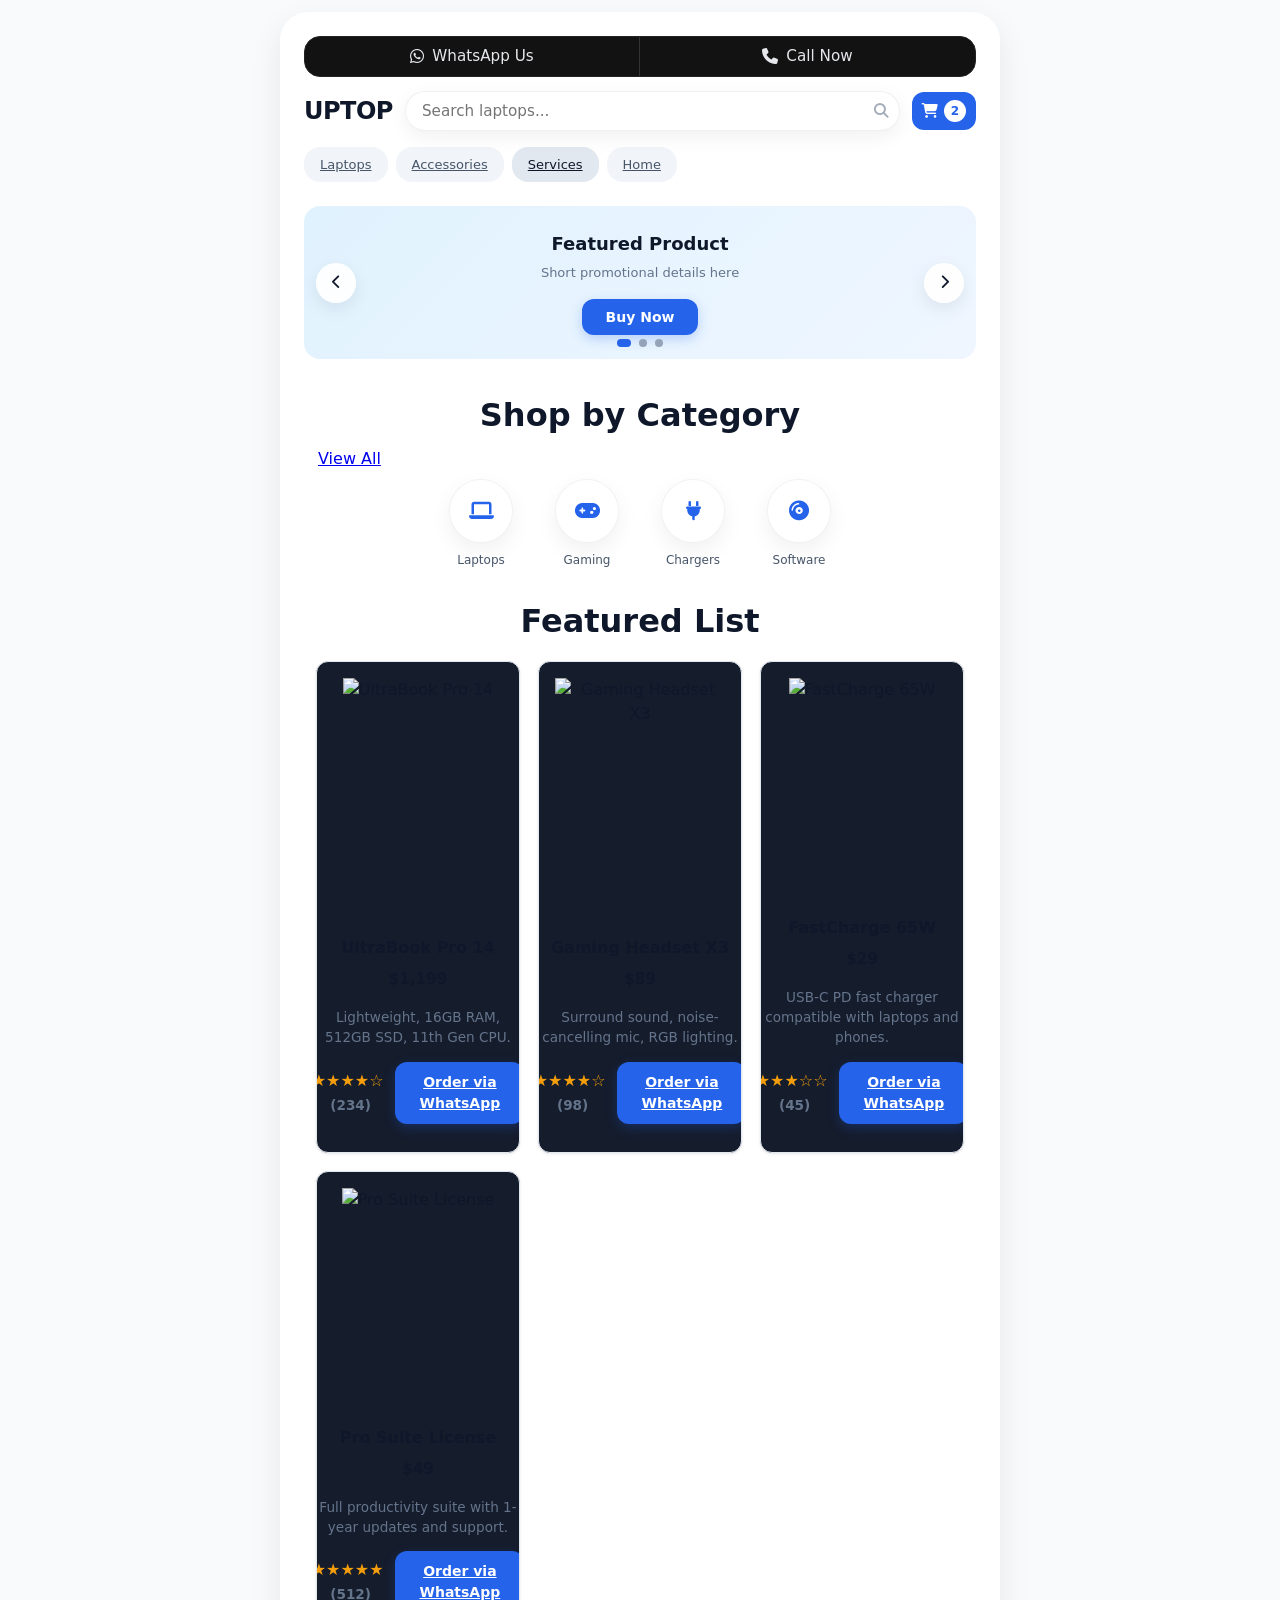
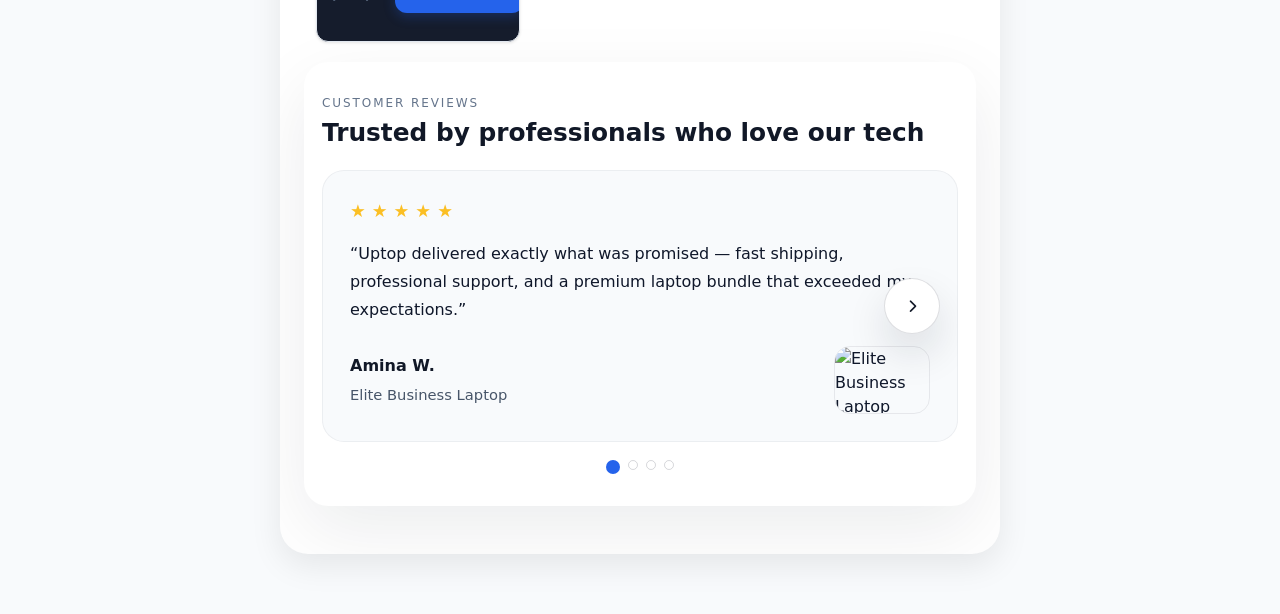
==== commit 1a768d06: "gg" ====
--- a/index.html
+++ b/index.html
@@ -47,10 +47,10 @@
       </header>
 
       <nav class="pills-nav">
-        <a class="pill-item active" href="laptops.html">Laptops</a>
+        <a class="pill-item" href="laptops.html">Laptops</a>
         <a class="pill-item" href="Accessories.html">Accessories</a>
-        <button class="pill-item">Services</button>
-        <button class="pill-item">Desktops</button>
+        <a class="pill-item active" href="services.html">Services</a>
+        <a class="pill-item" href="index.html">Home</a>
       </nav>
 
       <section class="carousel-container" id="carousel">
--- a/css/styles.css
+++ b/css/styles.css
@@ -95,6 +95,112 @@
 
 @media (min-width: 1200px) {
     .app-container { max-width: 1200px; }
+}
+
+@media (max-width: 768px) {
+    body {
+        padding: 12px 8px;
+    }
+
+    .app-container {
+        width: 100%;
+        max-width: 100%;
+        border-radius: 16px;
+        padding: 12px;
+    }
+
+    .top-contact-bar {
+        flex-direction: column;
+    }
+
+    .top-contact-bar .contact-item {
+        width: 100%;
+        justify-content: center;
+    }
+
+    .header {
+        flex-wrap: wrap;
+        gap: 10px;
+    }
+
+    .search-container {
+        order: 3;
+        flex-basis: 100%;
+    }
+
+    .categories-grid {
+        gap: 12px;
+    }
+
+    .category-card {
+        width: 72px;
+    }
+
+    .featured-grid {
+        padding: 8px 0 20px;
+    }
+}
+
+@media (max-width: 560px) {
+    body {
+        padding: 8px;
+    }
+
+    .app-container {
+        padding: 10px;
+        border-radius: 14px;
+    }
+
+    .header {
+        margin-bottom: 12px;
+    }
+
+    .brand-logo {
+        font-size: 1.1rem;
+    }
+
+    .search-input {
+        height: 38px;
+        font-size: 0.9rem;
+    }
+
+    .categories-grid {
+        gap: 10px;
+    }
+
+    .category-card {
+        width: 62px;
+        font-size: 0.8rem;
+    }
+
+    .icon-wrapper {
+        width: 54px;
+        height: 54px;
+    }
+
+    .product-card {
+        border-radius: 10px;
+    }
+
+    .buy-btn {
+        width: 100%;
+        justify-content: center;
+    }
+}
+
+@media (max-width: 420px) {
+    .top-contact-bar .contact-item {
+        font-size: 0.85rem;
+        padding: 8px;
+    }
+
+    .product-name {
+        font-size: 0.95rem;
+    }
+
+    .product-price {
+        font-size: 0.9rem;
+    }
 }
 
 .top-contact-bar {
@@ -307,6 +413,690 @@
     .category-label {
         font-size: 0.65rem;
     }
+}
+
+/* ==========================================================================
+   3. Accessories Page Styles
+   ========================================================================== */
+:root {
+  --bg-color: #f8fafc;
+  --card-bg: #ffffff;
+  --primary: #2563eb;
+  --primary-hover: #1d4ed8;
+  --whatsapp-green: #25d366;
+  --whatsapp-hover: #1da851;
+  --text-dark: #0f172a;
+  --text-muted: #64748b;
+  --border-color: #e2e8f0;
+  --shadow-sm: 0 1px 3px rgba(0,0,0,0.1);
+  --shadow-md: 0 4px 12px rgba(0,0,0,0.06);
+  --radius-lg: 16px;
+  --radius-md: 10px;
+  --radius-sm: 6px;
+  --transition: all 0.2s cubic-bezier(0.4, 0, 0.2, 1);
+}
+
+body.accessories-page {
+  background-color: var(--bg-color);
+  color: var(--text-dark);
+  font-family: system-ui, -apple-system, BlinkMacSystemFont, 'Segoe UI', Roboto, Oxygen, Ubuntu, Cantarell, sans-serif;
+  line-height: 1.5;
+  -webkit-font-smoothing: antialiased;
+}
+
+body.accessories-page .site-wrapper {
+  max-width: 1400px;
+  margin: 0 auto;
+  min-height: 100vh;
+  display: flex;
+  flex-direction: column;
+  background: var(--card-bg);
+  box-shadow: 0 0 30px rgba(0, 0, 0, 0.04);
+}
+
+body.accessories-page .container {
+  padding: 16px;
+  flex: 1;
+}
+
+body.accessories-page .navbar {
+  display: flex;
+  align-items: center;
+  justify-content: space-between;
+  gap: 12px;
+  padding: 12px 16px;
+  background-color: var(--card-bg);
+  border-bottom: 1px solid var(--border-color);
+  position: sticky;
+  top: 0;
+  z-index: 100;
+}
+
+body.accessories-page .logo {
+  font-weight: 800;
+  font-size: clamp(1.2rem, 3vw, 1.5rem);
+  color: var(--primary);
+  text-decoration: none;
+  letter-spacing: -0.5px;
+}
+
+body.accessories-page .search-box {
+  display: flex;
+  align-items: center;
+  background-color: #f1f5f9;
+  padding: 8px 14px;
+  border-radius: 20px;
+  flex: 1;
+  max-width: 480px;
+  border: 1px solid transparent;
+  transition: var(--transition);
+}
+
+body.accessories-page .search-box:focus-within {
+  border-color: var(--primary);
+  background-color: #fff;
+  box-shadow: 0 0 0 3px rgba(37, 99, 235, 0.15);
+}
+
+body.accessories-page .search-box input {
+  border: none;
+  background: transparent;
+  outline: none;
+  width: 100%;
+  font-size: 0.875rem;
+  color: var(--text-dark);
+}
+
+body.accessories-page .search-icon {
+  font-size: 0.9rem;
+  opacity: 0.6;
+}
+
+body.accessories-page .menu-toggle {
+  background: none;
+  border: none;
+  font-size: 1.4rem;
+  cursor: pointer;
+  padding: 4px;
+  color: var(--text-dark);
+}
+
+body.accessories-page .page-title {
+  font-size: clamp(1.25rem, 4vw, 1.75rem);
+  font-weight: 700;
+  margin: 12px 0;
+  color: var(--text-dark);
+}
+
+body.accessories-page .filter-section {
+  margin-bottom: 16px;
+}
+
+body.accessories-page .filter-controls {
+  display: flex;
+  gap: 10px;
+  flex-wrap: wrap;
+}
+
+body.accessories-page .dropdown-select {
+  flex: 1;
+  min-width: 140px;
+  padding: 8px 12px;
+  font-size: 0.85rem;
+  border-radius: var(--radius-md);
+  border: 1px solid var(--border-color);
+  background: var(--card-bg);
+  color: var(--text-dark);
+  cursor: pointer;
+  outline: none;
+  transition: var(--transition);
+}
+
+body.accessories-page .dropdown-select:focus {
+  border-color: var(--primary);
+}
+
+body.accessories-page .category-chips {
+  display: flex;
+  gap: 8px;
+  padding-bottom: 12px;
+  margin-bottom: 16px;
+  overflow-x: auto;
+  scrollbar-width: none;
+  -webkit-overflow-scrolling: touch;
+}
+
+body.accessories-page .category-chips::-webkit-scrollbar {
+  display: none;
+}
+
+body.accessories-page .chip {
+  background: #f1f5f9;
+  border: 1px solid var(--border-color);
+  padding: 6px 14px;
+  border-radius: 20px;
+  font-size: 0.8rem;
+  white-space: nowrap;
+  cursor: pointer;
+  font-weight: 500;
+  color: var(--text-muted);
+  transition: var(--transition);
+}
+
+body.accessories-page .chip:hover {
+  background: #e2e8f0;
+}
+
+body.accessories-page .chip.active {
+  background: var(--primary);
+  color: #ffffff;
+  border-color: var(--primary);
+}
+
+body.accessories-page .product-grid {
+  display: grid;
+  grid-template-columns: repeat(auto-fill, minmax(155px, 1fr));
+  gap: 12px;
+  margin-bottom: 30px;
+}
+
+body.accessories-page .product-card {
+  background: var(--card-bg);
+  border: 1px solid var(--border-color);
+  border-radius: var(--radius-lg);
+  padding: 12px;
+  display: flex;
+  flex-direction: column;
+  justify-content: space-between;
+  gap: 6px;
+  box-shadow: var(--shadow-sm);
+  transition: var(--transition);
+}
+
+body.accessories-page .product-card:hover {
+  transform: translateY(-2px);
+  box-shadow: var(--shadow-md);
+  border-color: #cbd5e1;
+}
+
+body.accessories-page .product-img {
+  width: 100%;
+  aspect-ratio: 4/3;
+  background-color: #f8fafc;
+  border-radius: var(--radius-md);
+  display: flex;
+  align-items: center;
+  justify-content: center;
+  font-size: 2.2rem;
+  user-select: none;
+}
+
+body.accessories-page .product-category {
+  font-size: 0.65rem;
+  color: var(--primary);
+  text-transform: uppercase;
+  font-weight: 700;
+  letter-spacing: 0.5px;
+}
+
+body.accessories-page .product-title {
+  font-size: 0.85rem;
+  font-weight: 600;
+  line-height: 1.25;
+  color: var(--text-dark);
+  display: -webkit-box;
+  -webkit-line-clamp: 2;
+  -webkit-box-orient: vertical;
+  overflow: hidden;
+}
+
+body.accessories-page .product-specs {
+  font-size: 0.72rem;
+  color: var(--text-muted);
+  line-height: 1.35;
+  display: -webkit-box;
+  -webkit-line-clamp: 2;
+  -webkit-box-orient: vertical;
+  overflow: hidden;
+  margin-bottom: 2px;
+}
+
+body.accessories-page .product-price {
+  font-size: 0.95rem;
+  font-weight: 700;
+  color: var(--text-dark);
+}
+
+body.accessories-page .whatsapp-btn {
+  display: flex;
+  align-items: center;
+  justify-content: center;
+  gap: 6px;
+  background-color: var(--whatsapp-green);
+  color: #ffffff;
+  text-decoration: none;
+  padding: 9px 10px;
+  border-radius: var(--radius-md);
+  font-size: 0.78rem;
+  font-weight: 600;
+  transition: var(--transition);
+  margin-top: 4px;
+}
+
+body.accessories-page .whatsapp-btn:hover {
+  background-color: var(--whatsapp-hover);
+  box-shadow: 0 4px 10px rgba(37, 211, 102, 0.25);
+}
+
+body.accessories-page .scroll-up-btn {
+  position: fixed;
+  bottom: 24px;
+  right: 24px;
+  width: 44px;
+  height: 44px;
+  border-radius: 50%;
+  background: var(--primary);
+  color: #ffffff;
+  border: none;
+  font-size: 1.2rem;
+  font-weight: bold;
+  cursor: pointer;
+  box-shadow: 0 4px 14px rgba(0, 0, 0, 0.2);
+  display: opacity;
+  opacity: 0;
+  visibility: hidden;
+  transition: var(--transition);
+  z-index: 99;
+}
+
+body.accessories-page .scroll-up-btn.visible {
+  opacity: 1;
+  visibility: visible;
+}
+
+body.accessories-page .scroll-up-btn:hover {
+  background-color: var(--primary-hover);
+  transform: scale(1.08);
+}
+
+body.services-page {
+  background: linear-gradient(135deg, #f8fbff 0%, #eef4ff 100%);
+  color: var(--text-dark);
+  min-height: 100vh;
+}
+
+body.services-page .site-wrapper {
+  max-width: 1200px;
+  margin: 0 auto;
+  padding: 20px 16px 40px;
+}
+
+body.services-page .navbar {
+  display: flex;
+  align-items: center;
+  justify-content: space-between;
+  gap: 12px;
+  margin-bottom: 20px;
+  padding: 14px 18px;
+  background: rgba(255,255,255,0.9);
+  border: 1px solid rgba(15,23,42,0.08);
+  border-radius: 18px;
+  box-shadow: 0 10px 30px rgba(15, 23, 42, 0.06);
+}
+
+body.services-page .logo {
+  font-size: 1.2rem;
+  font-weight: 800;
+  color: var(--primary);
+  text-decoration: none;
+}
+
+body.services-page .nav-links {
+  display: flex;
+  align-items: center;
+  gap: 12px;
+  flex-wrap: wrap;
+}
+
+body.services-page .nav-links a {
+  text-decoration: none;
+  color: var(--text-muted);
+  font-weight: 600;
+  padding: 6px 10px;
+  border-radius: 999px;
+  transition: var(--transition);
+}
+
+body.services-page .nav-links a:hover,
+body.services-page .nav-links a.active {
+  color: var(--primary);
+  background: rgba(37, 99, 235, 0.1);
+}
+
+body.services-page .menu-toggle {
+  display: none;
+  border: none;
+  background: none;
+  font-size: 1.3rem;
+  cursor: pointer;
+}
+
+body.services-page .container {
+  display: flex;
+  flex-direction: column;
+  gap: 20px;
+}
+
+body.services-page .hero-section,
+body.services-page .services-section,
+body.services-page .process-section {
+  background: #ffffff;
+  border: 1px solid rgba(15,23,42,0.06);
+  border-radius: 20px;
+  padding: 24px;
+  box-shadow: 0 10px 30px rgba(15, 23, 42, 0.05);
+}
+
+body.services-page .hero-badge {
+  display: inline-block;
+  padding: 6px 12px;
+  border-radius: 999px;
+  background: rgba(37, 99, 235, 0.1);
+  color: var(--primary);
+  font-weight: 700;
+  font-size: 0.8rem;
+  margin-bottom: 10px;
+}
+
+body.services-page .hero-title {
+  font-size: clamp(1.6rem, 3vw, 2.4rem);
+  font-weight: 800;
+  margin-bottom: 10px;
+}
+
+body.services-page .hero-subtitle,
+body.services-page .section-subtitle,
+body.services-page .card-desc,
+body.services-page .step p,
+body.services-page .card-features li {
+  color: var(--text-muted);
+  line-height: 1.6;
+}
+
+body.services-page .hero-cta-group {
+  display: flex;
+  flex-wrap: wrap;
+  gap: 12px;
+  margin-top: 16px;
+}
+
+body.services-page .btn {
+  display: inline-flex;
+  align-items: center;
+  justify-content: center;
+  padding: 10px 16px;
+  border-radius: 999px;
+  text-decoration: none;
+  font-weight: 700;
+  transition: var(--transition);
+}
+
+body.services-page .btn-primary {
+  background: var(--primary);
+  color: #fff;
+}
+
+body.services-page .btn-whatsapp {
+  background: var(--whatsapp-green);
+  color: #fff;
+}
+
+body.services-page .btn:hover {
+  transform: translateY(-1px);
+}
+
+body.services-page .grid {
+  display: grid;
+  grid-template-columns: repeat(3, minmax(0, 1fr));
+  gap: 16px;
+}
+
+body.services-page .service-card {
+  background: #f8fbff;
+  border: 1px solid rgba(15,23,42,0.06);
+  border-radius: 16px;
+  padding: 18px;
+  display: flex;
+  flex-direction: column;
+  gap: 10px;
+}
+
+body.services-page .card-icon {
+  font-size: 1.5rem;
+}
+
+body.services-page .card-title {
+  font-size: 1rem;
+  font-weight: 700;
+}
+
+body.services-page .card-features {
+  padding-left: 18px;
+  display: grid;
+  gap: 6px;
+}
+
+body.services-page .service-btn {
+  margin-top: auto;
+  display: inline-flex;
+  align-items: center;
+  justify-content: center;
+  padding: 9px 12px;
+  border-radius: 10px;
+  background: #eaf2ff;
+  color: var(--primary);
+  text-decoration: none;
+  font-weight: 700;
+}
+
+body.services-page .process-steps {
+  display: grid;
+  grid-template-columns: repeat(3, minmax(0, 1fr));
+  gap: 16px;
+}
+
+body.services-page .step {
+  background: #f8fbff;
+  border-radius: 16px;
+  padding: 16px;
+}
+
+body.services-page .step-num {
+  width: 34px;
+  height: 34px;
+  display: inline-flex;
+  align-items: center;
+  justify-content: center;
+  border-radius: 50%;
+  background: var(--primary);
+  color: #fff;
+  font-weight: 700;
+  margin-bottom: 8px;
+}
+
+body.services-page .scroll-up-btn {
+  position: fixed;
+  bottom: 24px;
+  right: 24px;
+  width: 46px;
+  height: 46px;
+  border: none;
+  border-radius: 50%;
+  background: var(--primary);
+  color: #fff;
+  cursor: pointer;
+  box-shadow: 0 8px 20px rgba(37, 99, 235, 0.25);
+  opacity: 0;
+  visibility: hidden;
+  transition: var(--transition);
+}
+
+body.services-page .scroll-up-btn.visible {
+  opacity: 1;
+  visibility: visible;
+}
+
+body.services-page footer {
+  text-align: center;
+  padding: 24px 0 8px;
+  color: var(--text-muted);
+  font-size: 0.9rem;
+}
+
+@media (max-width: 960px) {
+  body.services-page .grid,
+  body.services-page .process-steps {
+    grid-template-columns: repeat(2, minmax(0, 1fr));
+  }
+}
+
+@media (max-width: 760px) {
+  body.services-page .site-wrapper {
+    padding: 12px 10px 24px;
+  }
+
+  body.services-page .navbar {
+    flex-wrap: wrap;
+    padding: 12px 14px;
+  }
+
+  body.services-page .nav-links {
+    width: 100%;
+    justify-content: center;
+  }
+
+  body.services-page .hero-section,
+  body.services-page .services-section,
+  body.services-page .process-section {
+    padding: 18px;
+  }
+
+  body.services-page .grid,
+  body.services-page .process-steps {
+    grid-template-columns: 1fr;
+  }
+}
+
+@media (max-width: 480px) {
+  body.services-page .navbar {
+    align-items: flex-start;
+  }
+
+  body.services-page .logo {
+    font-size: 1.05rem;
+  }
+
+  body.services-page .nav-links {
+    justify-content: flex-start;
+    gap: 8px;
+  }
+
+  body.services-page .hero-cta-group {
+    flex-direction: column;
+  }
+
+  body.services-page .btn {
+    width: 100%;
+  }
+}
+
+body.accessories-page footer {
+  background-color: #0f172a;
+  color: #94a3b8;
+  padding: 24px 16px;
+  font-size: 0.8rem;
+  text-align: center;
+  margin-top: auto;
+}
+
+@media (max-width: 360px) {
+  body.accessories-page .product-grid {
+    grid-template-columns: 1fr 1fr;
+    gap: 8px;
+  }
+
+  body.accessories-page .product-card {
+    padding: 8px;
+  }
+
+  body.accessories-page .product-title {
+    font-size: 0.78rem;
+  }
+
+  body.accessories-page .product-price {
+    font-size: 0.85rem;
+  }
+}
+
+@media (max-width: 640px) {
+  body.accessories-page .filter-controls {
+    flex-direction: column;
+  }
+
+  body.accessories-page .dropdown-select {
+    width: 100%;
+  }
+
+  body.accessories-page .search-box {
+    max-width: none;
+  }
+}
+
+@media (min-width: 640px) {
+  body.accessories-page .container {
+    padding: 24px;
+  }
+
+  body.accessories-page .product-grid {
+    grid-template-columns: repeat(auto-fill, minmax(180px, 1fr));
+    gap: 16px;
+  }
+
+  body.accessories-page .product-card {
+    padding: 14px;
+  }
+
+  body.accessories-page .product-title {
+    font-size: 0.9rem;
+  }
+
+  body.accessories-page .whatsapp-btn {
+    font-size: 0.85rem;
+    padding: 10px;
+  }
+}
+
+@media (min-width: 1024px) {
+  body.accessories-page .navbar {
+    padding: 16px 32px;
+  }
+
+  body.accessories-page .container {
+    padding: 32px;
+  }
+
+  body.accessories-page .product-grid {
+    grid-template-columns: repeat(auto-fill, minmax(210px, 1fr));
+    gap: 20px;
+  }
+
+  body.accessories-page .product-card {
+    padding: 16px;
+  }
+
+  body.accessories-page .product-img {
+    font-size: 2.8rem;
+  }
 }
 
 /* ==========================================================================
@@ -1249,7 +2039,420 @@
              .card-img-wrapper {
                  height: 150px;
              }
-         }
+         }/* ==========================================================================
+           1. VARIABLES & BASE STYLES
+           ========================================================================== */
+        :root {
+            --bg-color: #f8fafc;
+            --card-bg: #ffffff;
+            --primary: #2563eb;
+            --primary-hover: #1d4ed8;
+            --whatsapp-green: #25d366;
+            --whatsapp-hover: #1da851;
+            --text-dark: #0f172a;
+            --text-muted: #64748b;
+            --border-color: #e2e8f0;
+            --shadow-sm: 0 1px 3px rgba(0, 0, 0, 0.1);
+            --shadow-md: 0 4px 12px rgba(0, 0, 0, 0.06);
+            --radius-lg: 16px;
+            --radius-md: 10px;
+            --radius-sm: 6px;
+            --transition: all 0.2s cubic-bezier(0.4, 0, 0.2, 1);
+        }
+        
+        *,
+        *::before,
+        *::after {
+            box-sizing: border-box;
+            margin: 0;
+            padding: 0;
+        }
+        
+        body {
+            background-color: var(--bg-color);
+            color: var(--text-dark);
+            font-family: system-ui, -apple-system, BlinkMacSystemFont, 'Segoe UI', Roboto, Oxygen, Ubuntu, Cantarell, sans-serif;
+            line-height: 1.5;
+            -webkit-font-smoothing: antialiased;
+        }
+        
+        /* ==========================================================================
+           2. LAYOUT CONTAINER
+           ========================================================================== */
+        .site-wrapper {
+            max-width: 1400px;
+            margin: 0 auto;
+            min-height: 100vh;
+            display: flex;
+            flex-direction: column;
+            background: var(--card-bg);
+            box-shadow: 0 0 30px rgba(0, 0, 0, 0.04);
+        }
+        
+        .container {
+            padding: 16px;
+            flex: 1;
+        }
+        
+        /* ==========================================================================
+           3. HEADER & NAVIGATION
+           ========================================================================== */
+        .navbar {
+            display: flex;
+            align-items: center;
+            justify-content: space-between;
+            gap: 12px;
+            padding: 12px 16px;
+            background-color: var(--card-bg);
+            border-bottom: 1px solid var(--border-color);
+            position: sticky;
+            top: 0;
+            z-index: 100;
+        }
+        
+        .logo {
+            font-weight: 800;
+            font-size: clamp(1.2rem, 3vw, 1.5rem);
+            color: var(--primary);
+            text-decoration: none;
+            letter-spacing: -0.5px;
+        }
+        
+        .search-box {
+            display: flex;
+            align-items: center;
+            background-color: #f1f5f9;
+            padding: 8px 14px;
+            border-radius: 20px;
+            flex: 1;
+            max-width: 480px;
+            border: 1px solid transparent;
+            transition: var(--transition);
+        }
+        
+        .search-box:focus-within {
+            border-color: var(--primary);
+            background-color: #fff;
+            box-shadow: 0 0 0 3px rgba(37, 99, 235, 0.15);
+        }
+        
+        .search-box input {
+            border: none;
+            background: transparent;
+            outline: none;
+            width: 100%;
+            font-size: 0.875rem;
+            color: var(--text-dark);
+        }
+        
+        .search-icon {
+            font-size: 0.9rem;
+            opacity: 0.6;
+        }
+        
+        .menu-toggle {
+            background: none;
+            border: none;
+            font-size: 1.4rem;
+            cursor: pointer;
+            padding: 4px;
+            color: var(--text-dark);
+        }
+        
+        /* ==========================================================================
+           4. FILTERS & CHIPS
+           ========================================================================== */
+        .page-title {
+            font-size: clamp(1.25rem, 4vw, 1.75rem);
+            font-weight: 700;
+            margin: 12px 0;
+            color: var(--text-dark);
+        }
+        
+        .filter-section {
+            margin-bottom: 16px;
+        }
+        
+        .filter-controls {
+            display: flex;
+            gap: 10px;
+            flex-wrap: wrap;
+        }
+        
+        .dropdown-select {
+            flex: 1;
+            min-width: 140px;
+            padding: 8px 12px;
+            font-size: 0.85rem;
+            border-radius: var(--radius-md);
+            border: 1px solid var(--border-color);
+            background: var(--card-bg);
+            color: var(--text-dark);
+            cursor: pointer;
+            outline: none;
+            transition: var(--transition);
+        }
+        
+        .dropdown-select:focus {
+            border-color: var(--primary);
+        }
+        
+        /* Scrollable Quick Category Chips */
+        .category-chips {
+            display: flex;
+            gap: 8px;
+            padding-bottom: 12px;
+            margin-bottom: 16px;
+            overflow-x: auto;
+            scrollbar-width: none;
+            /* Firefox */
+            -webkit-overflow-scrolling: touch;
+        }
+        
+        .category-chips::-webkit-scrollbar {
+            display: none;
+            /* Chrome, Safari */
+        }
+        
+        .chip {
+            background: #f1f5f9;
+            border: 1px solid var(--border-color);
+            padding: 6px 14px;
+            border-radius: 20px;
+            font-size: 0.8rem;
+            white-space: nowrap;
+            cursor: pointer;
+            font-weight: 500;
+            color: var(--text-muted);
+            transition: var(--transition);
+        }
+        
+        .chip:hover {
+            background: #e2e8f0;
+        }
+        
+        .chip.active {
+            background: var(--primary);
+            color: #ffffff;
+            border-color: var(--primary);
+        }
+        
+        /* ==========================================================================
+           5. RESPONSIVE PRODUCT GRID & CARDS
+           ========================================================================== */
+        .product-grid {
+            display: grid;
+            /* Fluid column layout without fixed break thresholds */
+            grid-template-columns: repeat(auto-fill, minmax(155px, 1fr));
+            gap: 12px;
+            margin-bottom: 30px;
+        }
+        
+        .product-card {
+            background: var(--card-bg);
+            border: 1px solid var(--border-color);
+            border-radius: var(--radius-lg);
+            padding: 12px;
+            display: flex;
+            flex-direction: column;
+            justify-content: space-between;
+            gap: 6px;
+            box-shadow: var(--shadow-sm);
+            transition: var(--transition);
+        }
+        
+        .product-card:hover {
+            transform: translateY(-2px);
+            box-shadow: var(--shadow-md);
+            border-color: #cbd5e1;
+        }
+        
+        .product-img {
+            width: 100%;
+            aspect-ratio: 4/3;
+            background-color: #f8fafc;
+            border-radius: var(--radius-md);
+            display: flex;
+            align-items: center;
+            justify-content: center;
+            font-size: 2.2rem;
+            user-select: none;
+        }
+        
+        .product-category {
+            font-size: 0.65rem;
+            color: var(--primary);
+            text-transform: uppercase;
+            font-weight: 700;
+            letter-spacing: 0.5px;
+        }
+        
+        .product-title {
+            font-size: 0.85rem;
+            font-weight: 600;
+            line-height: 1.25;
+            color: var(--text-dark);
+            /* Truncate text smoothly if too long */
+            display: -webkit-box;
+            -webkit-line-clamp: 2;
+            -webkit-box-orient: vertical;
+            overflow: hidden;
+        }
+        
+        .product-specs {
+            font-size: 0.72rem;
+            color: var(--text-muted);
+            line-height: 1.35;
+            display: -webkit-box;
+            -webkit-line-clamp: 2;
+            -webkit-box-orient: vertical;
+            overflow: hidden;
+            margin-bottom: 2px;
+        }
+        
+        .product-price {
+            font-size: 0.95rem;
+            font-weight: 700;
+            color: var(--text-dark);
+        }
+        
+        /* Call To Action WhatsApp Button */
+        .whatsapp-btn {
+            display: flex;
+            align-items: center;
+            justify-content: center;
+            gap: 6px;
+            background-color: var(--whatsapp-green);
+            color: #ffffff;
+            text-decoration: none;
+            padding: 9px 10px;
+            border-radius: var(--radius-md);
+            font-size: 0.78rem;
+            font-weight: 600;
+            transition: var(--transition);
+            margin-top: 4px;
+        }
+        
+        .whatsapp-btn:hover {
+            background-color: var(--whatsapp-hover);
+            box-shadow: 0 4px 10px rgba(37, 211, 102, 0.25);
+        }
+        
+        /* ==========================================================================
+           6. SCROLL BUTTON & FOOTER
+           ========================================================================== */
+        .scroll-up-btn {
+            position: fixed;
+            bottom: 24px;
+            right: 24px;
+            width: 44px;
+            height: 44px;
+            border-radius: 50%;
+            background: var(--primary);
+            color: #ffffff;
+            border: none;
+            font-size: 1.2rem;
+            font-weight: bold;
+            cursor: pointer;
+            box-shadow: 0 4px 14px rgba(0, 0, 0, 0.2);
+            display: opacity;
+            opacity: 0;
+            visibility: hidden;
+            transition: var(--transition);
+            z-index: 99;
+        }
+        
+        .scroll-up-btn.visible {
+            opacity: 1;
+            visibility: visible;
+        }
+        
+        .scroll-up-btn:hover {
+            background-color: var(--primary-hover);
+            transform: scale(1.08);
+        }
+        
+        footer {
+            background-color: #0f172a;
+            color: #94a3b8;
+            padding: 24px 16px;
+            font-size: 0.8rem;
+            text-align: center;
+            margin-top: auto;
+        }
+        
+        /* ==========================================================================
+           7. MEDIA QUERIES (BREAKPOINTS & ADAPTATION)
+           ========================================================================== */
+        
+        /* Very Small Devices (Under 360px) */
+        @media (max-width: 360px) {
+            .product-grid {
+                grid-template-columns: 1fr 1fr;
+                gap: 8px;
+            }
+        
+            .product-card {
+                padding: 8px;
+            }
+        
+            .product-title {
+                font-size: 0.78rem;
+            }
+        
+            .product-price {
+                font-size: 0.85rem;
+            }
+        }
+        
+        /* Tablet Screens (640px and up) */
+        @media (min-width: 640px) {
+            .container {
+                padding: 24px;
+            }
+        
+            .product-grid {
+                grid-template-columns: repeat(auto-fill, minmax(180px, 1fr));
+                gap: 16px;
+            }
+        
+            .product-card {
+                padding: 14px;
+            }
+        
+            .product-title {
+                font-size: 0.9rem;
+            }
+        
+            .whatsapp-btn {
+                font-size: 0.85rem;
+                padding: 10px;
+            }
+        }
+        
+        /* Laptops & Desktops (1024px and up) */
+        @media (min-width: 1024px) {
+            .navbar {
+                padding: 16px 32px;
+            }
+        
+            .container {
+                padding: 32px;
+            }
+        
+            .product-grid {
+                grid-template-columns: repeat(auto-fill, minmax(210px, 1fr));
+                gap: 20px;
+            }
+        
+            .product-card {
+                padding: 16px;
+            }
+        
+            .product-img {
+                font-size: 2.8rem;
+            }
+        }
                  /* ==========================================================================
            LAPTOP ACCESSORIES PAGE - CORE CSS STYLESHEET
            ========================================================================== */
@@ -1634,4 +2837,415 @@
                          align-items: flex-start;
                          gap: 10px;
                      }
-                 }+                 }
+                                 /* ==========================================================================
+                   1. VARIABLES & BASE STYLES
+                   ========================================================================== */
+                                 :root {
+                                     --bg-color: #f8fafc;
+                                     --card-bg: #ffffff;
+                                     --primary: #2563eb;
+                                     --primary-hover: #1d4ed8;
+                                     --whatsapp-green: #25d366;
+                                     --whatsapp-hover: #1da851;
+                                     --text-dark: #0f172a;
+                                     --text-muted: #64748b;
+                                     --border-color: #e2e8f0;
+                                     --shadow-sm: 0 1px 3px rgba(0, 0, 0, 0.1);
+                                     --shadow-md: 0 4px 12px rgba(0, 0, 0, 0.06);
+                                     --shadow-lg: 0 10px 25px rgba(0, 0, 0, 0.08);
+                                     --radius-lg: 16px;
+                                     --radius-md: 10px;
+                                     --radius-sm: 6px;
+                                     --transition: all 0.2s cubic-bezier(0.4, 0, 0.2, 1);
+                                 }
+                
+                                 *,
+                                 *::before,
+                                 *::after {
+                                     box-sizing: border-box;
+                                     margin: 0;
+                                     padding: 0;
+                                 }
+                
+                                 body {
+                                     background-color: var(--bg-color);
+                                     color: var(--text-dark);
+                                     font-family: system-ui, -apple-system, BlinkMacSystemFont, 'Segoe UI', Roboto, Oxygen, Ubuntu, Cantarell, sans-serif;
+                                     line-height: 1.5;
+                                     -webkit-font-smoothing: antialiased;
+                                 }
+                
+                                 /* ==========================================================================
+                   2. LAYOUT CONTAINER
+                   ========================================================================== */
+                                 .site-wrapper {
+                                     max-width: 1400px;
+                                     margin: 0 auto;
+                                     min-height: 100vh;
+                                     display: flex;
+                                     flex-direction: column;
+                                     background: var(--card-bg);
+                                     box-shadow: 0 0 30px rgba(0, 0, 0, 0.04);
+                                 }
+                
+                                 .container {
+                                     padding: 24px 16px;
+                                     flex: 1;
+                                 }
+                
+                                 /* ==========================================================================
+                   3. HEADER & NAVIGATION
+                   ========================================================================== */
+                                 .navbar {
+                                     display: flex;
+                                     align-items: center;
+                                     justify-content: space-between;
+                                     gap: 12px;
+                                     padding: 16px 24px;
+                                     background-color: var(--card-bg);
+                                     border-bottom: 1px solid var(--border-color);
+                                     position: sticky;
+                                     top: 0;
+                                     z-index: 100;
+                                 }
+                
+                                 .logo {
+                                     font-weight: 800;
+                                     font-size: clamp(1.2rem, 3vw, 1.5rem);
+                                     color: var(--primary);
+                                     text-decoration: none;
+                                     letter-spacing: -0.5px;
+                                 }
+                
+                                 .nav-links {
+                                     display: flex;
+                                     gap: 20px;
+                                 }
+                
+                                 .nav-links a {
+                                     text-decoration: none;
+                                     color: var(--text-muted);
+                                     font-weight: 500;
+                                     font-size: 0.95rem;
+                                     transition: var(--transition);
+                                 }
+                
+                                 .nav-links a:hover,
+                                 .nav-links a.active {
+                                     color: var(--primary);
+                                 }
+                
+                                 .menu-toggle {
+                                     display: none;
+                                     background: none;
+                                     border: none;
+                                     font-size: 1.4rem;
+                                     cursor: pointer;
+                                     color: var(--text-dark);
+                                 }
+                
+                                 /* ==========================================================================
+                   4. HERO SECTION
+                   ========================================================================== */
+                                 .hero-section {
+                                     text-align: center;
+                                     padding: 40px 16px;
+                                     background: linear-gradient(180deg, #eff6ff 0%, #ffffff 100%);
+                                     border-radius: var(--radius-lg);
+                                     margin-bottom: 40px;
+                                     border: 1px solid var(--border-color);
+                                 }
+                
+                                 .hero-badge {
+                                     display: inline-block;
+                                     background-color: #dbeafe;
+                                     color: var(--primary);
+                                     font-size: 0.8rem;
+                                     font-weight: 700;
+                                     padding: 4px 12px;
+                                     border-radius: 20px;
+                                     text-transform: uppercase;
+                                     margin-bottom: 12px;
+                                 }
+                
+                                 .hero-title {
+                                     font-size: clamp(1.75rem, 5vw, 2.75rem);
+                                     font-weight: 800;
+                                     line-height: 1.2;
+                                     color: var(--text-dark);
+                                     margin-bottom: 12px;
+                                 }
+                
+                                 .hero-subtitle {
+                                     font-size: clamp(0.95rem, 2.5vw, 1.15rem);
+                                     color: var(--text-muted);
+                                     max-width: 680px;
+                                     margin: 0 auto 24px;
+                                 }
+                
+                                 .hero-cta-group {
+                                     display: flex;
+                                     justify-content: center;
+                                     gap: 12px;
+                                     flex-wrap: wrap;
+                                 }
+                
+                                 .btn {
+                                     padding: 10px 20px;
+                                     border-radius: var(--radius-md);
+                                     font-size: 0.9rem;
+                                     font-weight: 600;
+                                     text-decoration: none;
+                                     transition: var(--transition);
+                                 }
+                
+                                 .btn-primary {
+                                     background-color: var(--primary);
+                                     color: #fff;
+                                 }
+                
+                                 .btn-primary:hover {
+                                     background-color: var(--primary-hover);
+                                 }
+                
+                                 .btn-whatsapp {
+                                     background-color: var(--whatsapp-green);
+                                     color: #fff;
+                                 }
+                
+                                 .btn-whatsapp:hover {
+                                     background-color: var(--whatsapp-hover);
+                                 }
+                
+                                 /* ==========================================================================
+                   5. SERVICES GRID & CARDS
+                   ========================================================================== */
+                                 .services-section {
+                                     margin-bottom: 48px;
+                                 }
+                
+                                 .section-title {
+                                     text-align: center;
+                                     font-size: clamp(1.5rem, 4vw, 2rem);
+                                     font-weight: 700;
+                                     margin-bottom: 8px;
+                                 }
+                
+                                 .section-subtitle {
+                                     text-align: center;
+                                     color: var(--text-muted);
+                                     font-size: 0.95rem;
+                                     margin-bottom: 32px;
+                                 }
+                
+                                 .grid {
+                                     display: grid;
+                                     grid-template-columns: repeat(auto-fill, minmax(280px, 1fr));
+                                     gap: 20px;
+                                 }
+                
+                                 .service-card {
+                                     background: var(--card-bg);
+                                     border: 1px solid var(--border-color);
+                                     border-radius: var(--radius-lg);
+                                     padding: 24px;
+                                     display: flex;
+                                     flex-direction: column;
+                                     box-shadow: var(--shadow-sm);
+                                     transition: var(--transition);
+                                 }
+                
+                                 .service-card:hover {
+                                     transform: translateY(-4px);
+                                     box-shadow: var(--shadow-lg);
+                                     border-color: #cbd5e1;
+                                 }
+                
+                                 .card-icon {
+                                     font-size: 2.2rem;
+                                     margin-bottom: 12px;
+                                 }
+                
+                                 .card-title {
+                                     font-size: 1.15rem;
+                                     font-weight: 700;
+                                     margin-bottom: 8px;
+                                     color: var(--text-dark);
+                                 }
+                
+                                 .card-desc {
+                                     font-size: 0.875rem;
+                                     color: var(--text-muted);
+                                     line-height: 1.5;
+                                     margin-bottom: 16px;
+                                 }
+                
+                                 .card-features {
+                                     list-style: none;
+                                     margin-bottom: 24px;
+                                     margin-top: auto;
+                                 }
+                
+                                 .card-features li {
+                                     font-size: 0.8rem;
+                                     color: var(--text-dark);
+                                     margin-bottom: 6px;
+                                     position: relative;
+                                     padding-left: 16px;
+                                 }
+                
+                                 .card-features li::before {
+                                     content: "✓";
+                                     position: absolute;
+                                     left: 0;
+                                     color: var(--whatsapp-green);
+                                     font-weight: bold;
+                                 }
+                
+                                 .service-btn {
+                                     display: block;
+                                     text-align: center;
+                                     background-color: var(--primary);
+                                     color: #ffffff;
+                                     text-decoration: none;
+                                     padding: 10px;
+                                     border-radius: var(--radius-md);
+                                     font-size: 0.85rem;
+                                     font-weight: 600;
+                                     transition: var(--transition);
+                                 }
+                
+                                 .service-btn:hover {
+                                     background-color: var(--primary-hover);
+                                 }
+                
+                                 /* ==========================================================================
+                   6. WORKFLOW PROCESS
+                   ========================================================================== */
+                                 .process-section {
+                                     background-color: #f1f5f9;
+                                     border-radius: var(--radius-lg);
+                                     padding: 32px 20px;
+                                     margin-bottom: 32px;
+                                 }
+                
+                                 .process-steps {
+                                     display: grid;
+                                     grid-template-columns: repeat(auto-fit, minmax(220px, 1fr));
+                                     gap: 20px;
+                                     margin-top: 24px;
+                                 }
+                
+                                 .step {
+                                     text-align: center;
+                                     background: var(--card-bg);
+                                     padding: 20px;
+                                     border-radius: var(--radius-md);
+                                     border: 1px solid var(--border-color);
+                                 }
+                
+                                 .step-num {
+                                     width: 36px;
+                                     height: 36px;
+                                     background-color: var(--primary);
+                                     color: #fff;
+                                     border-radius: 50%;
+                                     display: flex;
+                                     align-items: center;
+                                     justify-content: center;
+                                     font-weight: 700;
+                                     margin: 0 auto 12px;
+                                 }
+                
+                                 .step h4 {
+                                     font-size: 1rem;
+                                     margin-bottom: 6px;
+                                 }
+                
+                                 .step p {
+                                     font-size: 0.825rem;
+                                     color: var(--text-muted);
+                                 }
+                
+                                 /* ==========================================================================
+                   7. SCROLL BUTTON & FOOTER
+                   ========================================================================== */
+                                 .scroll-up-btn {
+                                     position: fixed;
+                                     bottom: 24px;
+                                     right: 24px;
+                                     width: 44px;
+                                     height: 44px;
+                                     border-radius: 50%;
+                                     background: var(--primary);
+                                     color: #ffffff;
+                                     border: none;
+                                     font-size: 1.2rem;
+                                     font-weight: bold;
+                                     cursor: pointer;
+                                     box-shadow: 0 4px 14px rgba(0, 0, 0, 0.2);
+                                     opacity: 0;
+                                     visibility: hidden;
+                                     transition: var(--transition);
+                                     z-index: 99;
+                                 }
+                
+                                 .scroll-up-btn.visible {
+                                     opacity: 1;
+                                     visibility: visible;
+                                 }
+                
+                                 footer {
+                                     background-color: #0f172a;
+                                     color: #94a3b8;
+                                     padding: 24px 16px;
+                                     font-size: 0.8rem;
+                                     text-align: center;
+                                     margin-top: auto;
+                                 }
+                
+                                 /* ==========================================================================
+                   8. MEDIA QUERIES
+                   ========================================================================== */
+                                 @media (max-width: 640px) {
+                                     .nav-links {
+                                         display: none;
+                                         /* Can be toggled with JavaScript if mobile menu drawer is implemented */
+                                     }
+                
+                                     .menu-toggle {
+                                         display: block;
+                                     }
+                
+                                     .container {
+                                         padding: 16px;
+                                     }
+                                 }@media (max-width: 640px) {
+                                    .nav-links {
+                                        display: none;
+                                        flex-direction: column;
+                                        position: absolute;
+                                        top: 100%;
+                                        left: 0;
+                                        right: 0;
+                                        background-color: var(--card-bg);
+                                        border-bottom: 1px solid var(--border-color);
+                                        padding: 16px;
+                                        gap: 12px;
+                                        box-shadow: var(--shadow-md);
+                                    }
+                                
+                                    /* Toggled via JS */
+                                    .nav-links.active {
+                                        display: flex;
+                                    }
+                                
+                                    .menu-toggle {
+                                        display: block;
+                                    }
+                                
+                                    .container {
+                                        padding: 16px;
+                                    }
+                                }
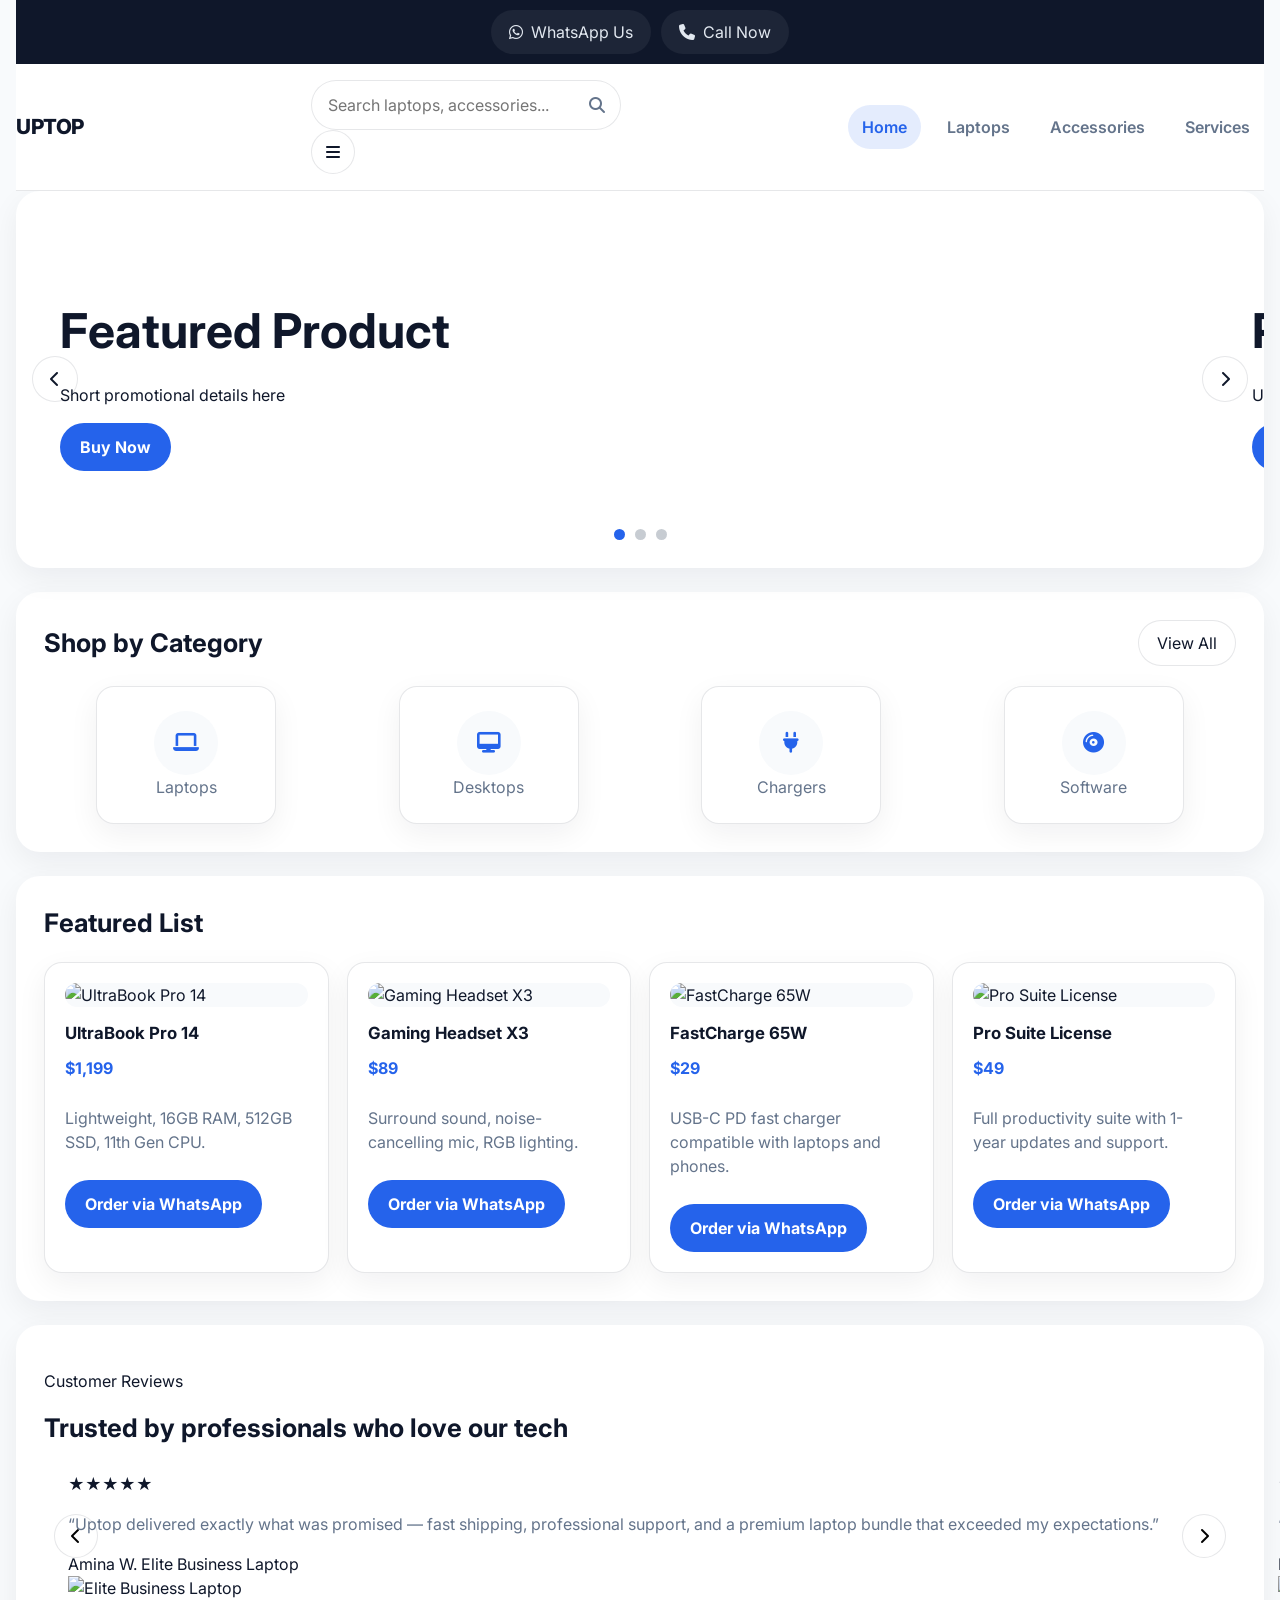
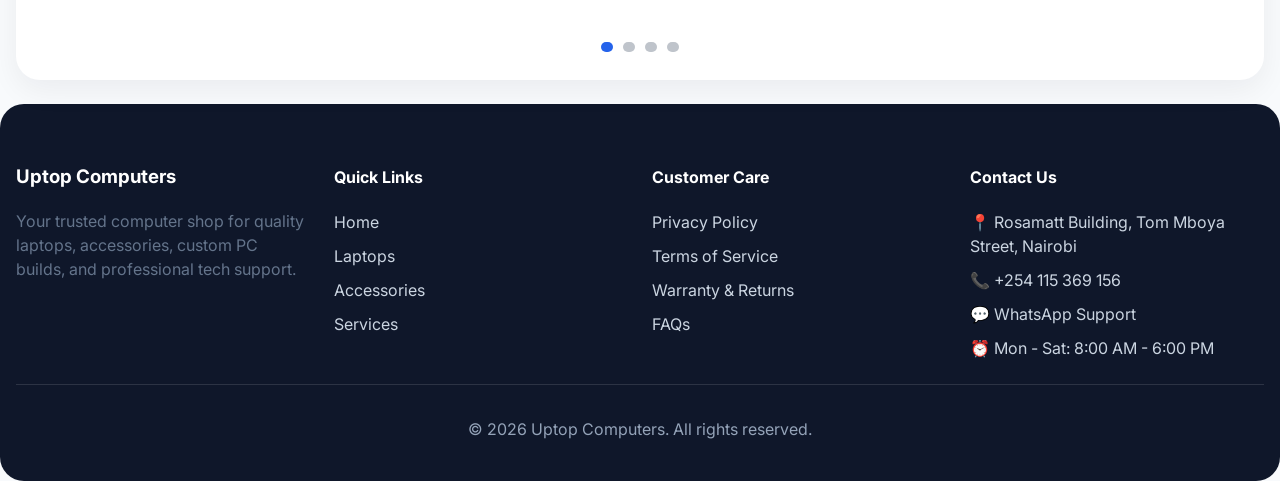
==== commit 1f825e9f: "ff" ====
--- a/index.html
+++ b/index.html
@@ -32,26 +32,31 @@
 
       <header class="header">
         <div class="brand-logo">UPTOP</div>
-        <div class="search-container">
-          <input
-            type="text"
-            class="search-input"
-            placeholder="Search laptops..."
-          />
-          <i class="fa-solid fa-magnifying-glass search-icon"></i>
-        </div>
-        <a class="cart-btn" href="#">
-          <i class="fa-solid fa-shopping-cart"></i>
-          <span class="cart-count">2</span>
-        </a>
+
+        <div class="header-controls">
+          <div class="search-container">
+            <input
+              id="searchInput"
+              type="text"
+              class="search-input"
+              placeholder="Search laptops, accessories..."
+              aria-label="Site search"
+            />
+            <i class="fa-solid fa-magnifying-glass search-icon"></i>
+            <div class="search-suggestions" id="searchSuggestions" role="listbox"></div>
+          </div>
+          <button class="icon-btn menu-toggle" id="mobileMenuBtn" aria-controls="mainNav" aria-label="Open menu">
+            <i class="fa-solid fa-bars"></i>
+          </button>
+        </div>
+
+        <nav id="mainNav" class="main-nav" aria-label="Primary navigation">
+          <a href="index.html" class="active">Home</a>
+          <a href="laptops.html">Laptops</a>
+          <a href="Accessories.html">Accessories</a>
+          <a href="services.html">Services</a>
+        </nav>
       </header>
-
-      <nav class="pills-nav">
-        <a class="pill-item" href="laptops.html">Laptops</a>
-        <a class="pill-item" href="Accessories.html">Accessories</a>
-        <a class="pill-item active" href="services.html">Services</a>
-        <a class="pill-item" href="index.html">Home</a>
-      </nav>
 
       <section class="carousel-container" id="carousel">
         <button
@@ -98,23 +103,29 @@
       <section class="categories-section">
         <div class="section-header">
           <h3 class="section-title">Shop by Category</h3>
-          <a href="#" class="view-all">View All</a>
+          <button class="view-all" type="button" aria-expanded="false">View All</button>
+          <div class="view-all-overlay" id="viewAllOverlay" role="menu" aria-label="Category shortcuts">
+            <a href="laptops.html?category=business" role="menuitem">Business</a>
+            <a href="laptops.html?category=personal" role="menuitem">Personal</a>
+            <a href="laptops.html?category=gaming" role="menuitem">Gaming</a>
+            <a href="laptops.html?category=editing" role="menuitem">Editing</a>
+          </div>
         </div>
 
         <div class="categories-grid">
-          <a href="#" class="category-card">
+          <a href="laptops.html" class="category-card">
             <div class="icon-wrapper"><i class="fa-solid fa-laptop"></i></div>
             <span class="category-label">Laptops</span>
           </a>
-          <a href="#" class="category-card">
-            <div class="icon-wrapper"><i class="fa-solid fa-gamepad"></i></div>
-            <span class="category-label">Gaming</span>
+          <a href="laptops.html?category=desktop" class="category-card">
+            <div class="icon-wrapper"><i class="fa-solid fa-desktop"></i></div>
+            <span class="category-label">Desktops</span>
           </a>
-          <a href="#" class="category-card">
+          <a href="Accessories.html?category=chargers" class="category-card">
             <div class="icon-wrapper"><i class="fa-solid fa-plug"></i></div>
             <span class="category-label">Chargers</span>
           </a>
-          <a href="#" class="category-card">
+          <a href="services.html?category=software" class="category-card">
             <div class="icon-wrapper">
               <i class="fa-solid fa-compact-disc"></i>
             </div>
@@ -142,12 +153,9 @@
                 Lightweight, 16GB RAM, 512GB SSD, 11th Gen CPU.
               </p>
               <div class="product-meta">
-                <div class="rating">
-                  ★★★★☆ <span class="rating-count">(234)</span>
-                </div>
                 <a
                   class="btn-primary buy-btn"
-                  href="https://wa.me/+254115369156?text=I%27m%20interested%20in%20UltraBook%20Pro%2014"
+                  href="https://wa.me/254115369156?text=I%27m%20interested%20in%20UltraBook%20Pro%2014"
                   target="_blank"
                   >Order via WhatsApp</a
                 >
@@ -169,12 +177,9 @@
                 Surround sound, noise-cancelling mic, RGB lighting.
               </p>
               <div class="product-meta">
-                <div class="rating">
-                  ★★★★☆ <span class="rating-count">(98)</span>
-                </div>
                 <a
                   class="btn-primary buy-btn"
-                  href="https://wa.me/+254115369156?text=I%27m%20interested%20in%20Gaming%20Headset%20X3"
+                  href="https://wa.me/254115369156?text=I%27m%20interested%20in%20Gaming%20Headset%20X3"
                   target="_blank"
                   >Order via WhatsApp</a
                 >
@@ -196,12 +201,9 @@
                 USB-C PD fast charger compatible with laptops and phones.
               </p>
               <div class="product-meta">
-                <div class="rating">
-                  ★★★☆☆ <span class="rating-count">(45)</span>
-                </div>
                 <a
                   class="btn-primary buy-btn"
-                  href="https://wa.me/+254115369156?text=I%27m%20interested%20in%20FastCharge%2065W"
+                  href="https://wa.me/254115369156?text=I%27m%20interested%20in%20FastCharge%2065W"
                   target="_blank"
                   >Order via WhatsApp</a
                 >
@@ -223,12 +225,9 @@
                 Full productivity suite with 1-year updates and support.
               </p>
               <div class="product-meta">
-                <div class="rating">
-                  ★★★★★ <span class="rating-count">(512)</span>
-                </div>
                 <a
                   class="btn-primary buy-btn"
-                  href="https://wa.me/+254115369156?text=I%27m%20interested%20in%20Pro%20Suite%20License"
+                  href="https://wa.me/254115369156?text=I%27m%20interested%20in%20Pro%20Suite%20License"
                   target="_blank"
                   >Order via WhatsApp</a
                 >
@@ -358,6 +357,49 @@
       </section>
     </div>
 
+    <footer class="site-footer">
+      <div class="footer-container">
+        <div class="footer-col brand-col">
+          <h3 class="footer-logo">Uptop Computers</h3>
+          <p class="footer-desc">Your trusted computer shop for quality laptops, accessories, custom PC builds, and professional tech support.</p>
+        </div>
+
+        <div class="footer-col">
+          <h4>Quick Links</h4>
+          <ul>
+            <li><a href="index.html">Home</a></li>
+            <li><a href="laptops.html">Laptops</a></li>
+            <li><a href="Accessories.html">Accessories</a></li>
+            <li><a href="services.html">Services</a></li>
+          </ul>
+        </div>
+
+        <div class="footer-col">
+          <h4>Customer Care</h4>
+          <ul>
+            <li><a href="#privacy">Privacy Policy</a></li>
+            <li><a href="#terms">Terms of Service</a></li>
+            <li><a href="#warranty">Warranty & Returns</a></li>
+            <li><a href="#faq">FAQs</a></li>
+          </ul>
+        </div>
+
+        <div class="footer-col">
+          <h4>Contact Us</h4>
+          <ul class="contact-info">
+            <li><a href="https://www.google.com/maps/search/?api=1&query=Rosamatt+Building,+Tom+Mboya+Street,+Nairobi,+Kenya" target="_blank" rel="noopener">📍 Rosamatt Building, Tom Mboya Street, Nairobi</a></li>
+            <li><a href="tel:+254115369156">📞 +254 115 369 156</a></li>
+            <li><a href="https://wa.me/+254115369156" target="_blank" rel="noopener">💬 WhatsApp Support</a></li>
+            <li>⏰ Mon - Sat: 8:00 AM - 6:00 PM</li>
+          </ul>
+        </div>
+      </div>
+
+      <div class="footer-bottom">
+        <p>&copy; 2026 Uptop Computers. All rights reserved.</p>
+      </div>
+    </footer>
+
     <script src="jss/java.js"></script>
   </body>
 </html>
--- a/css/styles.css
+++ b/css/styles.css
@@ -1,3251 +1,946 @@
-/* ==========================================================================
-   1. Global Resets & Base Styles
-   ========================================================================== */
-* {
-    box-sizing: border-box;
-    margin: 0;
-    padding: 0;
-    font-family: 'Inter', -apple-system, BlinkMacSystemFont, sans-serif;
-}
-
-html {
-    overflow-x: hidden;
-}
-
-body {
-    background-color: #f4f6f8;
-    color: #1a202c;
-    display: flex;
-    justify-content: center;
-    align-items: flex-start;
-    min-height: 100vh;
-    padding: 20px 10px;
-    overflow-x: hidden;
-}
-
-/* Container to constrain mobile mockup while allowing responsive expansion */
-.app-container {
-    width: min(100%, 480px);
-    max-width: 480px;
-    margin: 0 auto;
-    background-color: #ffffff;
-    border-radius: 20px;
-    box-shadow: 0 10px 30px rgba(0, 0, 0, 0.08);
-    overflow: hidden;
-    padding: 16px;
-    transition: max-width 0.3s ease;
-}
-
-/* Featured product cards grid */
-.featured-grid {
-    display: grid;
-    grid-template-columns: 1fr;
-    gap: 18px;
-    padding: 8px 12px 20px;
-}
-
-.product-card {
-    display: flex;
-    flex-direction: column;
-    background: #ffffff;
-    border-radius: 12px;
-    overflow: hidden;
-    box-shadow: 0 10px 30px rgba(2,6,23,0.04);
-    border: 1px solid rgba(2,6,23,0.04);
-}
-
-.card-media img {
-    width: 100%;
-    height: 200px;
-    object-fit: cover;
-    display: block;
-}
-
-.card-body {
-    padding: 12px 14px;
-    display: flex;
-    flex-direction: column;
-    gap: 8px;
-}
-
-.product-name { font-size: 1rem; font-weight: 700; color: #0f172a; }
-.product-price { font-size: 0.95rem; color: #2563eb; font-weight: 700; }
-.product-details { font-size: 0.85rem; color: #64748b; }
-.product-meta { display: flex; align-items: center; justify-content: space-between; gap: 12px; margin-top: 6px; }
-.rating { color: #f59e0b; font-weight: 600; }
-.rating-count { color: #64748b; font-size: 0.85rem; margin-left: 6px; }
-.buy-btn { padding: 8px 12px; font-size: 0.85rem; border-radius: 8px; }
-
-/* Desktop: multi-column grid and horizontal card layout */
-@media (min-width: 720px) {
-    .featured-grid { grid-template-columns: repeat(2, 1fr); }
-}
-
-@media (min-width: 1100px) {
-    .featured-grid { grid-template-columns: repeat(3, 1fr); }
-    .card-media img { height: 220px; }
-    /* allow horizontal card layout */
-    .product-card { flex-direction: column; }
-}
-
-/* Expand app-container on larger viewports so grid can breathe */
-@media (min-width: 720px) {
-    .app-container { max-width: 900px; }
-}
-
-@media (min-width: 1200px) {
-    .app-container { max-width: 1200px; }
-}
-
-@media (max-width: 768px) {
-    body {
-        padding: 12px 8px;
-    }
-
-    .app-container {
-        width: 100%;
-        max-width: 100%;
-        border-radius: 16px;
-        padding: 12px;
-    }
-
-    .top-contact-bar {
-        flex-direction: column;
-    }
-
-    .top-contact-bar .contact-item {
-        width: 100%;
-        justify-content: center;
-    }
-
-    .header {
-        flex-wrap: wrap;
-        gap: 10px;
-    }
-
-    .search-container {
-        order: 3;
-        flex-basis: 100%;
-    }
-
-    .categories-grid {
-        gap: 12px;
-    }
-
-    .category-card {
-        width: 72px;
-    }
-
-    .featured-grid {
-        padding: 8px 0 20px;
-    }
-}
-
-@media (max-width: 560px) {
-    body {
-        padding: 8px;
-    }
-
-    .app-container {
-        padding: 10px;
-        border-radius: 14px;
-    }
-
-    .header {
-        margin-bottom: 12px;
-    }
-
-    .brand-logo {
-        font-size: 1.1rem;
-    }
-
-    .search-input {
-        height: 38px;
-        font-size: 0.9rem;
-    }
-
-    .categories-grid {
-        gap: 10px;
-    }
-
-    .category-card {
-        width: 62px;
-        font-size: 0.8rem;
-    }
-
-    .icon-wrapper {
-        width: 54px;
-        height: 54px;
-    }
-
-    .product-card {
-        border-radius: 10px;
-    }
-
-    .buy-btn {
-        width: 100%;
-        justify-content: center;
-    }
-}
-
-@media (max-width: 420px) {
-    .top-contact-bar .contact-item {
-        font-size: 0.85rem;
-        padding: 8px;
-    }
-
-    .product-name {
-        font-size: 0.95rem;
-    }
-
-    .product-price {
-        font-size: 0.9rem;
-    }
-}
-
-.top-contact-bar {
-    display: flex;
-    align-items: center;
-    justify-content: center;
-    width: 100%;
-    margin-bottom: 14px;
-    background-color: #121212;
-    border: 1px solid #232323;
-    border-radius: 16px;
-    overflow: hidden;
-}
-
-.top-contact-bar .contact-item {
-    flex: 1 1 50%;
-    display: flex;
-    align-items: center;
-    justify-content: center;
-    gap: 8px;
-    padding: 8px 10px;
-    color: #e5e7eb;
-    text-decoration: none;
-    font-size: 0.95rem;
-    transition: background-color 0.2s ease, color 0.2s ease;
-}
-
-.top-contact-bar .contact-item:hover,
-.top-contact-bar .contact-item:focus-visible {
-    background-color: rgba(255, 255, 255, 0.05);
-    color: #ffffff;
-}
-
-.top-contact-bar .contact-whatsapp {
-    border-right: 1px solid #333333;
-}
-
-.top-contact-bar .contact-item i {
-    font-size: 1rem;
-}
-
-.cart-btn {
-    display: inline-flex;
-    align-items: center;
-    justify-content: center;
-    gap: 6px;
-    padding: 8px 10px;
-    background-color: #2563eb;
-    color: #ffffff;
-    border-radius: 12px;
-    text-decoration: none;
-    font-size: 0.9rem;
-}
-
-.cart-count {
-    display: inline-flex;
-    align-items: center;
-    justify-content: center;
-    width: 22px;
-    height: 22px;
-    border-radius: 9999px;
-    background: #ffffff;
-    color: #2563eb;
-    font-size: 0.75rem;
-    font-weight: 700;
-}
-
-.header {
-    display: flex;
-    align-items: center;
-    justify-content: space-between;
-    gap: 12px;
-    margin-bottom: 16px;
-}
-
-.brand-logo {
-    font-size: 1.25rem;
-    font-weight: 700;
-    color: #0f172a;
-}
-
-.search-container {
-    position: relative;
-    /* make search box match image: fixed-ish width, pill shape centered */
-    flex: 1 1 100%;
-    max-width: 100%;
-    min-width: 0;
-}
-
-.search-input {
-    width: 100%;
-    height: 40px;
-    padding: 8px 44px 8px 16px;
-    background-color: #ffffff;
-    border: 1px solid rgba(15,23,42,0.06);
-    border-radius: 9999px;
-    font-size: 0.95rem;
-    outline: none;
-    transition: all 0.18s ease;
-    box-shadow: 0 6px 20px rgba(2,6,23,0.06);
-}
-
-.search-input:focus {
-    border-color: #2563eb;
-    background-color: #ffffff;
-}
-
-.search-icon {
-    position: absolute;
-    right: 12px;
-    top: 50%;
-    transform: translateY(-50%);
-    color: #64748b;
-    font-size: 0.875rem;
-    pointer-events: none;
-}
-
-.menu-btn {
-    background: none;
-    border: none;
-    font-size: 1.25rem;
-    color: #0f172a;
-    cursor: pointer;
-}
-
-/* ==========================================================================
-   Shop by Category - icon grid like reference image
-   ========================================================================== */
-.categories-section {
-    padding: 8px 14px 20px;
-}
-
-.categories-grid {
-    display: flex;
-    gap: 22px;
-    justify-content: center;
-    align-items: center;
-    padding: 8px 4px;
-    flex-wrap: wrap;
-}
-
-.category-card {
-    display: flex;
-    flex-direction: column;
-    align-items: center;
-    gap: 8px;
-    text-decoration: none;
-    color: #0f172a;
-    width: 84px;
-}
-
-.icon-wrapper {
-    width: 64px;
-    height: 64px;
-    border-radius: 50%;
-    background: #ffffff;
-    display: flex;
-    align-items: center;
-    justify-content: center;
-    box-shadow: 0 8px 22px rgba(2,6,23,0.06);
-    border: 1px solid rgba(2,6,23,0.05);
-    font-size: 1.25rem;
-    color: #2563eb;
-}
-
-.category-label {
-    font-size: 0.75rem;
-    color: #475569;
-    text-align: center;
-}
-
-@media (max-width: 420px) {
-    .categories-grid {
-        gap: 14px;
-        padding: 8px 0;
-    }
-
-    .category-card {
-        width: 70px;
-        gap: 6px;
-    }
-
-    .icon-wrapper {
-        width: 52px;
-        height: 52px;
-        font-size: 1.05rem;
-    }
-
-    .category-label {
-        font-size: 0.68rem;
-    }
-}
-
-@media (max-width: 360px) {
-    .categories-grid {
-        gap: 10px;
-    }
-
-    .category-card {
-        width: 64px;
-        gap: 5px;
-    }
-
-    .icon-wrapper {
-        width: 48px;
-        height: 48px;
-        font-size: 1rem;
-    }
-
-    .category-label {
-        font-size: 0.65rem;
-    }
-}
-
-/* ==========================================================================
-   3. Accessories Page Styles
+﻿/* ==========================================================================
+   Global Variables & Base Styles
    ========================================================================== */
 :root {
-  --bg-color: #f8fafc;
-  --card-bg: #ffffff;
-  --primary: #2563eb;
-  --primary-hover: #1d4ed8;
-  --whatsapp-green: #25d366;
-  --whatsapp-hover: #1da851;
-  --text-dark: #0f172a;
-  --text-muted: #64748b;
-  --border-color: #e2e8f0;
-  --shadow-sm: 0 1px 3px rgba(0,0,0,0.1);
-  --shadow-md: 0 4px 12px rgba(0,0,0,0.06);
-  --radius-lg: 16px;
-  --radius-md: 10px;
-  --radius-sm: 6px;
-  --transition: all 0.2s cubic-bezier(0.4, 0, 0.2, 1);
-}
-
-body.accessories-page {
-  background-color: var(--bg-color);
-  color: var(--text-dark);
-  font-family: system-ui, -apple-system, BlinkMacSystemFont, 'Segoe UI', Roboto, Oxygen, Ubuntu, Cantarell, sans-serif;
+  --color-primary: #2563eb;
+  --color-primary-strong: #1d4ed8;
+  --color-background: #f8fafc;
+  --color-surface: #ffffff;
+  --color-surface-muted: #f3f7fb;
+  --color-text: #0f172a;
+  --color-text-muted: #64748b;
+  --color-border: rgba(15, 23, 42, 0.1);
+  --color-whatsapp: #25d366;
+  --radius-xl: 24px;
+  --radius-lg: 18px;
+  --radius-md: 14px;
+  --radius-sm: 12px;
+  --shadow-soft: 0 16px 40px rgba(15, 23, 42, 0.08);
+  --shadow-subtle: 0 10px 30px rgba(15, 23, 42, 0.06);
+  --transition: 0.22s ease;
+}
+
+* {
+  box-sizing: border-box;
+}
+
+html {
+  scroll-behavior: smooth;
+}
+
+body {
+  margin: 0;
+  min-height: 100vh;
+  font-family: 'Inter', -apple-system, BlinkMacSystemFont, 'Segoe UI', sans-serif;
+  color: var(--color-text);
+  background: var(--color-background);
   line-height: 1.5;
-  -webkit-font-smoothing: antialiased;
-}
-
-body.accessories-page .site-wrapper {
+}
+
+img,
+svg {
+  max-width: 100%;
+  display: block;
+}
+
+button,
+input,
+select {
+  font: inherit;
+}
+
+a {
+  color: inherit;
+  text-decoration: none;
+}
+
+button {
+  border: none;
+  background: none;
+}
+
+body > .site-wrapper,
+body > .app-container {
+  width: min(100%, 1400px);
   max-width: 1400px;
   margin: 0 auto;
   min-height: 100vh;
   display: flex;
   flex-direction: column;
-  background: var(--card-bg);
-  box-shadow: 0 0 30px rgba(0, 0, 0, 0.04);
-}
-
-body.accessories-page .container {
-  padding: 16px;
-  flex: 1;
-}
-
-body.accessories-page .navbar {
+  padding: 0 16px;
+}
+
+header,
+.navbar,
+.header {
+  position: sticky;
+  top: 0;
+  z-index: 1000;
+  width: 100%;
+  background: rgba(255, 255, 255, 0.96);
+  backdrop-filter: blur(12px);
+  border-bottom: 1px solid var(--color-border);
+}
+
+.top-contact-bar {
+  display: flex;
+  justify-content: center;
+  gap: 10px;
+  flex-wrap: wrap;
+  background: #0f172a;
+  color: #e2e8f0;
+  padding: 10px 0;
+}
+
+.top-contact-bar a {
+  color: inherit;
+  display: inline-flex;
+  align-items: center;
+  gap: 8px;
+  padding: 10px 18px;
+  border-radius: 999px;
+  background: rgba(255, 255, 255, 0.06);
+  transition: background var(--transition);
+}
+
+.top-contact-bar a:hover {
+  background: rgba(255, 255, 255, 0.14);
+}
+
+.header,
+.navbar {
   display: flex;
   align-items: center;
   justify-content: space-between;
   gap: 12px;
+  padding: 16px 0;
+}
+
+.brand-logo,
+.logo {
+  font-size: 1.3rem;
+  font-weight: 800;
+  letter-spacing: -0.5px;
+}
+
+.search-container,
+.search-box {
+  position: relative;
+  flex: 1 1 100%;
+  min-width: 0;
+}
+
+.search-input {
+  width: 100%;
+  padding: 12px 44px 12px 16px;
+  border-radius: 999px;
+  border: 1px solid var(--color-border);
+  background: var(--color-surface);
+  color: var(--color-text);
+  transition: border-color var(--transition), box-shadow var(--transition);
+}
+
+.search-input:focus {
+  outline: none;
+  border-color: var(--color-primary);
+  box-shadow: 0 0 0 4px rgba(37, 99, 235, 0.1);
+}
+
+.search-icon {
+  position: absolute;
+  right: 16px;
+  top: 50%;
+  transform: translateY(-50%);
+  color: var(--color-text-muted);
+  pointer-events: none;
+}
+
+.search-suggestions {
+  position: absolute;
+  inset: auto 0 0;
+  margin-top: 8px;
+  background: var(--color-surface);
+  border: 1px solid var(--color-border);
+  border-radius: 18px;
+  box-shadow: var(--shadow-soft);
+  overflow: hidden;
+  display: none;
+  z-index: 1100;
+}
+
+.search-suggestions.show {
+  display: block;
+}
+
+.search-suggestions button,
+.search-suggestions a {
+  width: 100%;
+  text-align: left;
   padding: 12px 16px;
-  background-color: var(--card-bg);
-  border-bottom: 1px solid var(--border-color);
-  position: sticky;
-  top: 0;
-  z-index: 100;
-}
-
-body.accessories-page .logo {
-  font-weight: 800;
-  font-size: clamp(1.2rem, 3vw, 1.5rem);
-  color: var(--primary);
-  text-decoration: none;
-  letter-spacing: -0.5px;
-}
-
-body.accessories-page .search-box {
+  background: transparent;
+  border: none;
+  color: var(--color-text);
+  cursor: pointer;
+}
+
+.search-suggestions button:hover,
+.search-suggestions a:hover,
+.search-suggestions button:focus,
+.search-suggestions a:focus {
+  background: var(--color-background);
+}
+
+.view-all {
+  border: 1px solid var(--color-border);
+  background: var(--color-surface);
+  color: var(--color-text);
+  padding: 10px 18px;
+  border-radius: 999px;
+  cursor: pointer;
+  transition: background var(--transition), transform var(--transition);
+}
+
+.view-all:hover {
+  background: rgba(37, 99, 235, 0.08);
+}
+
+.view-all-overlay {
+  position: absolute;
+  right: 0;
+  top: calc(100% + 12px);
+  width: 240px;
+  border-radius: 18px;
+  background: var(--color-surface);
+  border: 1px solid var(--color-border);
+  box-shadow: var(--shadow-soft);
+  padding: 12px;
+  display: none;
+  z-index: 1150;
+}
+
+.view-all-overlay.open {
+  display: grid;
+  gap: 8px;
+}
+
+.view-all-overlay a {
+  color: var(--color-text);
+  padding: 10px 12px;
+  border-radius: 14px;
+  transition: background var(--transition);
+}
+
+.view-all-overlay a:hover {
+  background: var(--color-surface-muted);
+}
+
+.main-nav,
+.accessory-nav-links,
+.nav-links {
   display: flex;
   align-items: center;
-  background-color: #f1f5f9;
-  padding: 8px 14px;
-  border-radius: 20px;
-  flex: 1;
-  max-width: 480px;
-  border: 1px solid transparent;
-  transition: var(--transition);
-}
-
-body.accessories-page .search-box:focus-within {
-  border-color: var(--primary);
-  background-color: #fff;
-  box-shadow: 0 0 0 3px rgba(37, 99, 235, 0.15);
-}
-
-body.accessories-page .search-box input {
-  border: none;
-  background: transparent;
-  outline: none;
-  width: 100%;
-  font-size: 0.875rem;
-  color: var(--text-dark);
-}
-
-body.accessories-page .search-icon {
-  font-size: 0.9rem;
-  opacity: 0.6;
-}
-
-body.accessories-page .menu-toggle {
-  background: none;
-  border: none;
-  font-size: 1.4rem;
-  cursor: pointer;
-  padding: 4px;
-  color: var(--text-dark);
-}
-
-body.accessories-page .page-title {
-  font-size: clamp(1.25rem, 4vw, 1.75rem);
-  font-weight: 700;
-  margin: 12px 0;
-  color: var(--text-dark);
-}
-
-body.accessories-page .filter-section {
-  margin-bottom: 16px;
-}
-
-body.accessories-page .filter-controls {
-  display: flex;
-  gap: 10px;
+  gap: 12px;
   flex-wrap: wrap;
 }
 
-body.accessories-page .dropdown-select {
-  flex: 1;
-  min-width: 140px;
-  padding: 8px 12px;
-  font-size: 0.85rem;
-  border-radius: var(--radius-md);
-  border: 1px solid var(--border-color);
-  background: var(--card-bg);
-  color: var(--text-dark);
-  cursor: pointer;
-  outline: none;
-  transition: var(--transition);
-}
-
-body.accessories-page .dropdown-select:focus {
-  border-color: var(--primary);
-}
-
-body.accessories-page .category-chips {
-  display: flex;
-  gap: 8px;
-  padding-bottom: 12px;
-  margin-bottom: 16px;
-  overflow-x: auto;
-  scrollbar-width: none;
-  -webkit-overflow-scrolling: touch;
-}
-
-body.accessories-page .category-chips::-webkit-scrollbar {
-  display: none;
-}
-
-body.accessories-page .chip {
-  background: #f1f5f9;
-  border: 1px solid var(--border-color);
-  padding: 6px 14px;
-  border-radius: 20px;
-  font-size: 0.8rem;
-  white-space: nowrap;
-  cursor: pointer;
-  font-weight: 500;
-  color: var(--text-muted);
-  transition: var(--transition);
-}
-
-body.accessories-page .chip:hover {
-  background: #e2e8f0;
-}
-
-body.accessories-page .chip.active {
-  background: var(--primary);
-  color: #ffffff;
-  border-color: var(--primary);
-}
-
-body.accessories-page .product-grid {
-  display: grid;
-  grid-template-columns: repeat(auto-fill, minmax(155px, 1fr));
-  gap: 12px;
-  margin-bottom: 30px;
-}
-
-body.accessories-page .product-card {
-  background: var(--card-bg);
-  border: 1px solid var(--border-color);
-  border-radius: var(--radius-lg);
-  padding: 12px;
-  display: flex;
-  flex-direction: column;
-  justify-content: space-between;
-  gap: 6px;
-  box-shadow: var(--shadow-sm);
-  transition: var(--transition);
-}
-
-body.accessories-page .product-card:hover {
-  transform: translateY(-2px);
-  box-shadow: var(--shadow-md);
-  border-color: #cbd5e1;
-}
-
-body.accessories-page .product-img {
-  width: 100%;
-  aspect-ratio: 4/3;
-  background-color: #f8fafc;
-  border-radius: var(--radius-md);
-  display: flex;
+.main-nav a,
+.accessory-nav-links a,
+.nav-links a {
+  padding: 10px 14px;
+  border-radius: 999px;
+  color: var(--color-text-muted);
+  font-weight: 600;
+  transition: background var(--transition), color var(--transition);
+}
+
+.main-nav a:hover,
+.accessory-nav-links a:hover,
+.nav-links a:hover,
+.main-nav a.active,
+.accessory-nav-links a.active,
+.nav-links a.active {
+  background: rgba(37, 99, 235, 0.12);
+  color: var(--color-primary);
+}
+
+.menu-toggle,
+.icon-btn,
+.btn-filter,
+.btn-primary,
+.whatsapp-btn,
+.service-btn,
+.filter-close-btn {
+  display: inline-flex;
   align-items: center;
   justify-content: center;
-  font-size: 2.2rem;
-  user-select: none;
-}
-
-body.accessories-page .product-category {
-  font-size: 0.65rem;
-  color: var(--primary);
-  text-transform: uppercase;
-  font-weight: 700;
-  letter-spacing: 0.5px;
-}
-
-body.accessories-page .product-title {
-  font-size: 0.85rem;
-  font-weight: 600;
-  line-height: 1.25;
-  color: var(--text-dark);
-  display: -webkit-box;
-  -webkit-line-clamp: 2;
-  -webkit-box-orient: vertical;
-  overflow: hidden;
-}
-
-body.accessories-page .product-specs {
-  font-size: 0.72rem;
-  color: var(--text-muted);
-  line-height: 1.35;
-  display: -webkit-box;
-  -webkit-line-clamp: 2;
-  -webkit-box-orient: vertical;
-  overflow: hidden;
-  margin-bottom: 2px;
-}
-
-body.accessories-page .product-price {
-  font-size: 0.95rem;
-  font-weight: 700;
-  color: var(--text-dark);
-}
-
-body.accessories-page .whatsapp-btn {
-  display: flex;
-  align-items: center;
-  justify-content: center;
-  gap: 6px;
-  background-color: var(--whatsapp-green);
-  color: #ffffff;
-  text-decoration: none;
-  padding: 9px 10px;
-  border-radius: var(--radius-md);
-  font-size: 0.78rem;
-  font-weight: 600;
-  transition: var(--transition);
-  margin-top: 4px;
-}
-
-body.accessories-page .whatsapp-btn:hover {
-  background-color: var(--whatsapp-hover);
-  box-shadow: 0 4px 10px rgba(37, 211, 102, 0.25);
-}
-
-body.accessories-page .scroll-up-btn {
-  position: fixed;
-  bottom: 24px;
-  right: 24px;
+  gap: 8px;
+  cursor: pointer;
+}
+
+.menu-toggle,
+.icon-btn,
+.filter-close-btn {
   width: 44px;
   height: 44px;
   border-radius: 50%;
-  background: var(--primary);
+  border: 1px solid var(--color-border);
+  background: var(--color-surface);
+  color: var(--color-text);
+}
+
+.btn-filter,
+.btn-primary,
+.whatsapp-btn,
+.service-btn {
+  padding: 12px 20px;
+  border-radius: 999px;
+  font-weight: 700;
+  transition: background var(--transition), transform var(--transition);
+}
+
+.btn-filter,
+.btn-primary {
+  background: var(--color-primary);
+  color: var(--color-surface);
+}
+
+.btn-filter:hover,
+.btn-primary:hover,
+.whatsapp-btn:hover,
+.service-btn:hover {
+  transform: translateY(-1px);
+}
+
+.whatsapp-btn,
+.service-btn {
+  background: var(--color-whatsapp);
+  color: var(--color-surface);
+}
+
+.btn-filter {
+  background: var(--color-surface);
+  color: var(--color-text);
+  border: 1px solid var(--color-border);
+}
+
+.btn-filter:hover {
+  background: var(--color-background);
+}
+
+.section-header {
+  position: relative;
+  display: flex;
+  align-items: center;
+  justify-content: space-between;
+  gap: 16px;
+  flex-wrap: wrap;
+  margin-bottom: 20px;
+}
+
+.page-title,
+.section-title,
+.hero-title,
+.review-section-title,
+.card-title {
+  margin: 0;
+  color: var(--color-text);
+}
+
+.page-title {
+  font-size: clamp(2rem, 3vw, 2.6rem);
+}
+
+.section-title,
+.review-section-title {
+  font-size: clamp(1.35rem, 2vw, 1.8rem);
+}
+
+.hero-title {
+  font-size: clamp(2.1rem, 4vw, 3.2rem);
+}
+
+.hero-subtitle,
+.product-details,
+.card-desc,
+.footer-desc,
+.product-specs,
+.section-subtitle,
+.review-quote {
+  color: var(--color-text-muted);
+}
+
+.carousel-container,
+.hero-section,
+.categories-section,
+.featured-section,
+.services-section,
+.process-section,
+.filter-section,
+.review-carousel-section {
+  background: var(--color-surface);
+  border-radius: var(--radius-xl);
+  box-shadow: var(--shadow-subtle);
+  padding: 28px;
+  margin-bottom: 24px;
+}
+
+.hero-section {
+  overflow: hidden;
+}
+
+.hero-badge {
+  display: inline-flex;
+  padding: 10px 16px;
+  border-radius: 999px;
+  background: rgba(37, 99, 235, 0.12);
+  color: var(--color-primary);
+  font-weight: 700;
+  margin-bottom: 20px;
+}
+
+.hero-cta-group {
+  display: flex;
+  flex-wrap: wrap;
+  gap: 12px;
+  margin-top: 24px;
+}
+
+.carousel-container {
+  position: relative;
+  overflow: hidden;
+}
+
+.carousel-track {
+  display: flex;
+  transition: transform 0.4s ease;
+}
+
+.carousel-slide {
+  min-width: 100%;
+  padding: 36px 16px;
+}
+
+.carousel-title {
+  font-size: clamp(2rem, 4vw, 3rem);
+  margin-bottom: 14px;
+}
+
+.carousel-subtitle {
+  max-width: 640px;
+}
+
+.carousel-arrow {
+  position: absolute;
+  top: 50%;
+  transform: translateY(-50%);
+  width: 46px;
+  height: 46px;
+  border-radius: 50%;
+  border: 1px solid var(--color-border);
+  background: var(--color-surface);
+  color: var(--color-text);
+  display: grid;
+  place-items: center;
+  cursor: pointer;
+}
+
+.carousel-arrow.prev {
+  left: 16px;
+}
+
+.carousel-arrow.next {
+  right: 16px;
+}
+
+.carousel-dots {
+  display: flex;
+  gap: 10px;
+  justify-content: center;
+  margin-top: 22px;
+}
+
+.dot {
+  width: 11px;
+  height: 11px;
+  border-radius: 999px;
+  background: rgba(71, 85, 105, 0.3);
+}
+
+.dot.active {
+  background: var(--color-primary);
+}
+
+.categories-grid,
+.featured-grid,
+.products-grid,
+.product-grid,
+.grid,
+.footer-container {
+  display: grid;
+  gap: 18px;
+}
+
+.categories-grid {
+  grid-template-columns: repeat(4, minmax(0, 1fr));
+  justify-items: center;
+}
+
+.category-card,
+.product-card,
+.service-card,
+.step {
+  border-radius: var(--radius-lg);
+  background: var(--color-surface);
+  border: 1px solid var(--color-border);
+  box-shadow: var(--shadow-subtle);
+}
+
+.category-card {
+  width: 100%;
+  max-width: 180px;
+  padding: 24px 18px;
+  text-align: center;
+  color: var(--color-text);
+}
+
+.icon-wrapper {
+  width: 64px;
+  height: 64px;
+  margin: 0 auto;
+  border-radius: 50%;
+  display: grid;
+  place-items: center;
+  background: var(--color-background);
+  color: var(--color-primary);
+  font-size: 1.3rem;
+}
+
+.category-label,
+.product-category,
+.card-features li,
+.step h4,
+.step p {
+  color: var(--color-text-muted);
+}
+
+.featured-grid,
+.products-grid,
+.product-grid {
+  grid-template-columns: repeat(4, minmax(0, 1fr));
+}
+
+.product-card,
+.service-card {
+  display: flex;
+  flex-direction: column;
+  gap: 14px;
+  padding: 20px;
+}
+
+.card-media,
+.card-img-wrapper,
+.product-img {
+  border-radius: 18px;
+  overflow: hidden;
+  background: var(--color-background);
+}
+
+.card-media img,
+.product-img img {
+  width: 100%;
+  height: 100%;
+  object-fit: cover;
+}
+
+.card-body {
+  display: flex;
+  flex-direction: column;
+  gap: 10px;
+}
+
+.product-name,
+.product-title,
+.card-title {
+  font-size: 1.05rem;
+  margin: 0;
+  font-weight: 700;
+}
+
+.product-price {
+  color: var(--color-primary);
+  font-size: 1rem;
+  font-weight: 700;
+}
+
+.product-specs,
+.card-desc,
+.card-features {
+  font-size: 0.95rem;
+}
+
+.product-meta,
+.hero-cta-group,
+.process-steps {
+  display: flex;
+  flex-wrap: wrap;
+  gap: 12px;
+}
+
+.card-features {
+  list-style: none;
+  padding: 0;
+  margin: 0;
+  display: grid;
+  gap: 8px;
+}
+
+.card-features li {
+  position: relative;
+  padding-left: 12px;
+}
+
+.card-features li::before {
+  content: '•';
+  position: absolute;
+  left: 0;
+  color: var(--color-primary);
+}
+
+.services-section .grid {
+  grid-template-columns: repeat(3, minmax(0, 1fr));
+}
+
+.process-steps {
+  grid-template-columns: repeat(3, minmax(0, 1fr));
+}
+
+.step {
+  padding: 24px;
+  text-align: center;
+}
+
+.step-num {
+  width: 44px;
+  height: 44px;
+  border-radius: 50%;
+  background: var(--color-primary);
   color: #ffffff;
-  border: none;
-  font-size: 1.2rem;
-  font-weight: bold;
+  display: grid;
+  place-items: center;
+  font-weight: 800;
+  margin: 0 auto 16px;
+}
+
+.footer-container {
+  grid-template-columns: repeat(4, minmax(0, 1fr));
+  gap: 24px;
+}
+
+.site-footer {
+  background: #0f172a;
+  color: #cbd5e1;
+  padding: 40px 16px 24px;
+  border-radius: var(--radius-xl);
+}
+
+.footer-logo,
+.footer-col h4 {
+  color: #ffffff;
+}
+
+.footer-col ul {
+  list-style: none;
+  padding: 0;
+  margin: 0;
+  display: grid;
+  gap: 10px;
+}
+
+.footer-col a {
+  color: #cbd5e1;
+}
+
+.footer-bottom {
+  margin-top: 24px;
+  border-top: 1px solid rgba(255, 255, 255, 0.12);
+  padding-top: 16px;
+  text-align: center;
+  color: #94a3b8;
+}
+
+.filter-overlay,
+.filter-drawer {
+  position: absolute;
+  top: calc(100% + 12px);
+  left: 0;
+  right: 0;
+  width: 100%;
+  max-width: 420px;
+  margin-top: 12px;
+  background: var(--color-surface);
+  border: 1px solid var(--color-border);
+  border-radius: 22px;
+  box-shadow: var(--shadow-soft);
+  padding: 18px;
+  display: none;
+  z-index: 1100;
+}
+
+.filter-overlay.open,
+.filter-drawer.active {
+  display: block;
+}
+
+.filter-overlay-card {
+  display: grid;
+  gap: 18px;
+}
+
+.filter-overlay-header {
+  display: flex;
+  justify-content: space-between;
+  align-items: center;
+  gap: 12px;
+}
+
+.filter-option {
+  display: grid;
+  gap: 10px;
+}
+
+.filter-option-toggle {
+  display: flex;
+  justify-content: space-between;
+  align-items: center;
+  width: 100%;
+  padding: 14px 16px;
+  border-radius: 16px;
+  background: var(--color-background);
+  color: var(--color-text);
   cursor: pointer;
-  box-shadow: 0 4px 14px rgba(0, 0, 0, 0.2);
-  display: opacity;
+}
+
+.filter-option-panel {
+  display: none;
+  gap: 12px;
+  flex-direction: column;
+}
+
+.filter-option-panel.open {
+  display: flex;
+}
+
+.select-dropdown,
+.dropdown-select {
+  width: 100%;
+  padding: 14px 16px;
+  border-radius: 16px;
+  border: 1px solid var(--color-border);
+  background: var(--color-surface);
+}
+
+.category-chips {
+  display: flex;
+  flex-wrap: wrap;
+  gap: 10px;
+  margin-bottom: 24px;
+}
+
+.chip {
+  padding: 10px 16px;
+  border: 1px solid var(--color-border);
+  border-radius: 999px;
+  background: var(--color-surface);
+  font-weight: 600;
+  cursor: pointer;
+}
+
+.chip.active {
+  background: var(--color-primary);
+  color: var(--color-surface);
+  border-color: transparent;
+}
+
+.review-carousel-shell {
+  position: relative;
+}
+
+.review-carousel-track {
+  display: flex;
+  gap: 18px;
+  transition: transform 0.35s ease;
+}
+
+.review-card {
+  flex: 0 0 100%;
+  min-width: 100%;
+  padding: 24px;
+}
+
+.review-arrow {
+  position: absolute;
+  top: 50%;
+  transform: translateY(-50%);
+  width: 44px;
+  height: 44px;
+  border-radius: 50%;
+  border: 1px solid var(--color-border);
+  background: var(--color-surface);
+  display: grid;
+  place-items: center;
+  cursor: pointer;
+}
+
+.review-prev {
+  left: 10px;
+}
+
+.review-next {
+  right: 10px;
+}
+
+.review-dots {
+  display: flex;
+  justify-content: center;
+  gap: 10px;
+  margin-top: 18px;
+}
+
+.review-dot {
+  width: 10px;
+  height: 10px;
+  border-radius: 999px;
+  background: rgba(71, 85, 105, 0.35);
+  cursor: pointer;
+}
+
+.review-dot.active {
+  background: var(--color-primary);
+}
+
+.scroll-up-btn {
+  position: fixed;
+  right: 22px;
+  bottom: 22px;
+  width: 46px;
+  height: 46px;
+  border-radius: 50%;
+  background: var(--color-primary);
+  color: #ffffff;
+  display: grid;
+  place-items: center;
+  box-shadow: 0 16px 36px rgba(15, 23, 42, 0.18);
   opacity: 0;
   visibility: hidden;
-  transition: var(--transition);
-  z-index: 99;
-}
-
-body.accessories-page .scroll-up-btn.visible {
+  transition: opacity var(--transition), transform var(--transition);
+  z-index: 1200;
+}
+
+.scroll-up-btn.visible {
   opacity: 1;
   visibility: visible;
-}
-
-body.accessories-page .scroll-up-btn:hover {
-  background-color: var(--primary-hover);
-  transform: scale(1.08);
-}
-
-body.services-page {
-  background: linear-gradient(135deg, #f8fbff 0%, #eef4ff 100%);
-  color: var(--text-dark);
-  min-height: 100vh;
-}
-
-body.services-page .site-wrapper {
-  max-width: 1200px;
-  margin: 0 auto;
-  padding: 20px 16px 40px;
-}
-
-body.services-page .navbar {
-  display: flex;
-  align-items: center;
-  justify-content: space-between;
-  gap: 12px;
-  margin-bottom: 20px;
-  padding: 14px 18px;
-  background: rgba(255,255,255,0.9);
-  border: 1px solid rgba(15,23,42,0.08);
-  border-radius: 18px;
-  box-shadow: 0 10px 30px rgba(15, 23, 42, 0.06);
-}
-
-body.services-page .logo {
-  font-size: 1.2rem;
-  font-weight: 800;
-  color: var(--primary);
-  text-decoration: none;
-}
-
-body.services-page .nav-links {
-  display: flex;
-  align-items: center;
-  gap: 12px;
-  flex-wrap: wrap;
-}
-
-body.services-page .nav-links a {
-  text-decoration: none;
-  color: var(--text-muted);
-  font-weight: 600;
-  padding: 6px 10px;
-  border-radius: 999px;
-  transition: var(--transition);
-}
-
-body.services-page .nav-links a:hover,
-body.services-page .nav-links a.active {
-  color: var(--primary);
-  background: rgba(37, 99, 235, 0.1);
-}
-
-body.services-page .menu-toggle {
-  display: none;
-  border: none;
-  background: none;
-  font-size: 1.3rem;
-  cursor: pointer;
-}
-
-body.services-page .container {
-  display: flex;
-  flex-direction: column;
-  gap: 20px;
-}
-
-body.services-page .hero-section,
-body.services-page .services-section,
-body.services-page .process-section {
-  background: #ffffff;
-  border: 1px solid rgba(15,23,42,0.06);
-  border-radius: 20px;
-  padding: 24px;
-  box-shadow: 0 10px 30px rgba(15, 23, 42, 0.05);
-}
-
-body.services-page .hero-badge {
-  display: inline-block;
-  padding: 6px 12px;
-  border-radius: 999px;
-  background: rgba(37, 99, 235, 0.1);
-  color: var(--primary);
-  font-weight: 700;
-  font-size: 0.8rem;
-  margin-bottom: 10px;
-}
-
-body.services-page .hero-title {
-  font-size: clamp(1.6rem, 3vw, 2.4rem);
-  font-weight: 800;
-  margin-bottom: 10px;
-}
-
-body.services-page .hero-subtitle,
-body.services-page .section-subtitle,
-body.services-page .card-desc,
-body.services-page .step p,
-body.services-page .card-features li {
-  color: var(--text-muted);
-  line-height: 1.6;
-}
-
-body.services-page .hero-cta-group {
-  display: flex;
-  flex-wrap: wrap;
-  gap: 12px;
-  margin-top: 16px;
-}
-
-body.services-page .btn {
-  display: inline-flex;
-  align-items: center;
-  justify-content: center;
-  padding: 10px 16px;
-  border-radius: 999px;
-  text-decoration: none;
-  font-weight: 700;
-  transition: var(--transition);
-}
-
-body.services-page .btn-primary {
-  background: var(--primary);
-  color: #fff;
-}
-
-body.services-page .btn-whatsapp {
-  background: var(--whatsapp-green);
-  color: #fff;
-}
-
-body.services-page .btn:hover {
-  transform: translateY(-1px);
-}
-
-body.services-page .grid {
-  display: grid;
-  grid-template-columns: repeat(3, minmax(0, 1fr));
-  gap: 16px;
-}
-
-body.services-page .service-card {
-  background: #f8fbff;
-  border: 1px solid rgba(15,23,42,0.06);
-  border-radius: 16px;
-  padding: 18px;
-  display: flex;
-  flex-direction: column;
-  gap: 10px;
-}
-
-body.services-page .card-icon {
-  font-size: 1.5rem;
-}
-
-body.services-page .card-title {
-  font-size: 1rem;
-  font-weight: 700;
-}
-
-body.services-page .card-features {
-  padding-left: 18px;
-  display: grid;
-  gap: 6px;
-}
-
-body.services-page .service-btn {
-  margin-top: auto;
-  display: inline-flex;
-  align-items: center;
-  justify-content: center;
-  padding: 9px 12px;
-  border-radius: 10px;
-  background: #eaf2ff;
-  color: var(--primary);
-  text-decoration: none;
-  font-weight: 700;
-}
-
-body.services-page .process-steps {
-  display: grid;
-  grid-template-columns: repeat(3, minmax(0, 1fr));
-  gap: 16px;
-}
-
-body.services-page .step {
-  background: #f8fbff;
-  border-radius: 16px;
-  padding: 16px;
-}
-
-body.services-page .step-num {
-  width: 34px;
-  height: 34px;
-  display: inline-flex;
-  align-items: center;
-  justify-content: center;
-  border-radius: 50%;
-  background: var(--primary);
-  color: #fff;
-  font-weight: 700;
-  margin-bottom: 8px;
-}
-
-body.services-page .scroll-up-btn {
-  position: fixed;
-  bottom: 24px;
-  right: 24px;
-  width: 46px;
-  height: 46px;
-  border: none;
-  border-radius: 50%;
-  background: var(--primary);
-  color: #fff;
-  cursor: pointer;
-  box-shadow: 0 8px 20px rgba(37, 99, 235, 0.25);
-  opacity: 0;
-  visibility: hidden;
-  transition: var(--transition);
-}
-
-body.services-page .scroll-up-btn.visible {
-  opacity: 1;
-  visibility: visible;
-}
-
-body.services-page footer {
-  text-align: center;
-  padding: 24px 0 8px;
-  color: var(--text-muted);
-  font-size: 0.9rem;
-}
-
-@media (max-width: 960px) {
-  body.services-page .grid,
-  body.services-page .process-steps {
+  transform: translateY(0);
+}
+
+.scroll-up-btn:hover {
+  transform: translateY(-2px);
+}
+
+@media (max-width: 1200px) {
+  .featured-grid,
+  .products-grid,
+  .product-grid {
+    grid-template-columns: repeat(3, minmax(0, 1fr));
+  }
+
+  .services-section .grid,
+  .process-steps {
     grid-template-columns: repeat(2, minmax(0, 1fr));
   }
-}
-
-@media (max-width: 760px) {
-  body.services-page .site-wrapper {
-    padding: 12px 10px 24px;
-  }
-
-  body.services-page .navbar {
-    flex-wrap: wrap;
-    padding: 12px 14px;
-  }
-
-  body.services-page .nav-links {
+
+  .footer-container {
+    grid-template-columns: repeat(2, minmax(0, 1fr));
+  }
+}
+
+@media (max-width: 900px) {
+  .categories-grid,
+  .footer-container {
+    grid-template-columns: repeat(2, minmax(0, 1fr));
+  }
+
+  .main-nav,
+  .accessory-nav-links,
+  .nav-links {
     width: 100%;
     justify-content: center;
   }
-
-  body.services-page .hero-section,
-  body.services-page .services-section,
-  body.services-page .process-section {
-    padding: 18px;
-  }
-
-  body.services-page .grid,
-  body.services-page .process-steps {
+}
+
+@media (max-width: 768px) {
+  body > .site-wrapper,
+  body > .app-container {
+    padding: 0 14px;
+  }
+
+  .header,
+  .navbar {
+    flex-wrap: wrap;
+    gap: 10px;
+  }
+
+  .search-container,
+  .search-box {
+    order: 3;
+    width: 100%;
+  }
+
+  .main-nav,
+  .accessory-nav-links,
+  .nav-links {
+    display: none;
+    flex-direction: column;
+    width: 100%;
+    gap: 10px;
+  }
+
+  .main-nav.active,
+  .accessory-nav-links.active,
+  .nav-links.active {
+    display: flex;
+  }
+
+  .categories-grid,
+  .featured-grid,
+  .products-grid,
+  .product-grid,
+  .footer-container {
+    grid-template-columns: 1fr 1fr;
+  }
+}
+
+@media (max-width: 560px) {
+  .categories-grid,
+  .featured-grid,
+  .products-grid,
+  .product-grid,
+  .footer-container,
+  .services-section .grid,
+  .process-steps {
     grid-template-columns: 1fr;
   }
-}
-
-@media (max-width: 480px) {
-  body.services-page .navbar {
-    align-items: flex-start;
-  }
-
-  body.services-page .logo {
-    font-size: 1.05rem;
-  }
-
-  body.services-page .nav-links {
-    justify-content: flex-start;
-    gap: 8px;
-  }
-
-  body.services-page .hero-cta-group {
+
+  .top-contact-bar {
     flex-direction: column;
-  }
-
-  body.services-page .btn {
-    width: 100%;
-  }
-}
-
-body.accessories-page footer {
-  background-color: #0f172a;
-  color: #94a3b8;
-  padding: 24px 16px;
-  font-size: 0.8rem;
-  text-align: center;
-  margin-top: auto;
-}
-
-@media (max-width: 360px) {
-  body.accessories-page .product-grid {
-    grid-template-columns: 1fr 1fr;
-    gap: 8px;
-  }
-
-  body.accessories-page .product-card {
-    padding: 8px;
-  }
-
-  body.accessories-page .product-title {
-    font-size: 0.78rem;
-  }
-
-  body.accessories-page .product-price {
-    font-size: 0.85rem;
-  }
-}
-
-@media (max-width: 640px) {
-  body.accessories-page .filter-controls {
-    flex-direction: column;
-  }
-
-  body.accessories-page .dropdown-select {
-    width: 100%;
-  }
-
-  body.accessories-page .search-box {
-    max-width: none;
-  }
-}
-
-@media (min-width: 640px) {
-  body.accessories-page .container {
-    padding: 24px;
-  }
-
-  body.accessories-page .product-grid {
-    grid-template-columns: repeat(auto-fill, minmax(180px, 1fr));
-    gap: 16px;
-  }
-
-  body.accessories-page .product-card {
-    padding: 14px;
-  }
-
-  body.accessories-page .product-title {
-    font-size: 0.9rem;
-  }
-
-  body.accessories-page .whatsapp-btn {
-    font-size: 0.85rem;
-    padding: 10px;
-  }
-}
-
-@media (min-width: 1024px) {
-  body.accessories-page .navbar {
-    padding: 16px 32px;
-  }
-
-  body.accessories-page .container {
-    padding: 32px;
-  }
-
-  body.accessories-page .product-grid {
-    grid-template-columns: repeat(auto-fill, minmax(210px, 1fr));
-    gap: 20px;
-  }
-
-  body.accessories-page .product-card {
-    padding: 16px;
-  }
-
-  body.accessories-page .product-img {
-    font-size: 2.8rem;
-  }
-}
-
-/* ==========================================================================
-   3. Pills Navigation / Filter Tabs
-   ========================================================================== */
-.pills-nav {
-    display: flex;
-    gap: 8px;
-    overflow-x: auto;
-    padding-bottom: 8px;
-    margin-bottom: 16px;
-    scrollbar-width: none;
-    /* Firefox */
-}
-
-.pills-nav::-webkit-scrollbar {
-    display: none;
-    /* Chrome/Safari */
-}
-
-.pill-item {
-    white-space: nowrap;
-    padding: 8px 16px;
-    background-color: #f1f5f9;
-    border-radius: 16px;
-    font-size: 0.8125rem;
-    font-weight: 500;
-    color: #475569;
-    cursor: pointer;
-    border: none;
-    transition: background 0.2s, color 0.2s;
-}
-
-.pill-item.active,
-.pill-item:hover {
-    background-color: #e2e8f0;
-    color: #0f172a;
-}
-
-/* ==========================================================================
-   4. Banner Carousel Section
-   ========================================================================== */
-.carousel-container {
-    position: relative;
-    width: 100%;
-    border-radius: 16px;
-    overflow: hidden;
-    background: linear-gradient(135deg, #e0f2fe 0%, #eff6ff 100%);
-    margin-bottom: 24px;
-}
-
-.carousel-track {
-    display: flex;
-    transition: transform 0.5s ease-in-out;
-    width: 100%;
-}
-
-.carousel-slide {
-    min-width: 100%;
-    padding: 24px 16px;
-    text-align: center;
-    display: flex;
-    flex-direction: column;
-    align-items: center;
-    justify-content: center;
-    box-sizing: border-box;
-}
-
-.carousel-title {
-    font-size: 1.125rem;
-    font-weight: 700;
-    color: #0f172a;
-    margin-bottom: 6px;
-}
-
-.carousel-subtitle {
-    font-size: 0.8125rem;
-    color: #64748b;
-    margin-bottom: 16px;
-}
-
-.btn-primary {
-    background-color: #2563eb;
-    color: #ffffff;
-    border: none;
-    padding: 10px 24px;
-    border-radius: 12px;
-    font-size: 0.875rem;
-    font-weight: 600;
-    cursor: pointer;
-    box-shadow: 0 4px 12px rgba(37, 99, 235, 0.25);
-    transition: background-color 0.2s ease;
-}
-
-.btn-primary:hover {
-    background-color: #1d4ed8;
-}
-
-/* Carousel Controls */
-.carousel-arrow {
-    position: absolute;
-    top: 50%;
-    transform: translateY(-50%);
-    background: rgba(255, 255, 255, 0.95);
-    border: none;
+    align-items: stretch;
+  }
+
+  .search-input {
+    padding-right: 40px;
+  }
+
+  .carousel-arrow {
     width: 40px;
     height: 40px;
-    display: flex;
-    align-items: center;
-    justify-content: center;
-    border-radius: 9999px;
-    box-shadow: 0 6px 18px rgba(2,6,23,0.08);
-    cursor: pointer;
-    z-index: 10;
-}
-
-.carousel-arrow i { color: #0f172a; font-size: 0.9rem; }
-
-.carousel-arrow.prev { left: 12px; }
-.carousel-arrow.next { right: 12px; }
-
-.carousel-dots { position: absolute; left: 50%; transform: translateX(-50%); bottom: 12px; display: flex; gap: 8px; }
-.dot { width: 8px; height: 8px; background: #94a3b8; border-radius: 50%; display: inline-block; }
-.dot.active { width: 14px; background: #2563eb; border-radius: 6px; }
-
-.review-carousel-section {
-    background: #ffffff;
-    padding: 32px 18px;
-    border-radius: 24px;
-    box-shadow: 0 24px 70px rgba(15, 23, 42, 0.08);
-    margin-bottom: 24px;
-}
-
-.review-carousel-header {
-    margin-bottom: 22px;
-}
-
-.review-section-label {
-    color: #64748b;
-    text-transform: uppercase;
-    letter-spacing: 0.16em;
-    font-size: 0.75rem;
-    margin-bottom: 6px;
-}
-
-.review-section-title {
-    font-size: 1.55rem;
-    line-height: 1.2;
-    color: #111827;
-    margin: 0;
-}
-
-.review-carousel-shell {
-    position: relative;
-    display: flex;
-    align-items: center;
-    justify-content: center;
-    overflow: hidden;
-}
-
-.review-carousel-track {
-    display: flex;
-    width: 100%;
-    scroll-snap-type: x mandatory;
-    gap: 18px;
-    transition: transform 0.45s ease;
-    will-change: transform;
-    align-items: stretch;
-}
-
-.review-card {
-    /* Make card sizing stable so JS can measure exact widths */
-    min-width: 100%;
-    flex: 0 0 auto;
-    width: 100%;
-    box-sizing: border-box;
-    flex-shrink: 0;
-    background: #f8fafc;
-    border-radius: 22px;
-    padding: 28px;
-    box-shadow: inset 0 0 0 1px rgba(15, 23, 42, 0.05);
-    opacity: 0.65;
-    transform: scale(0.98);
-    transition: transform 0.3s ease, opacity 0.3s ease;
-    scroll-snap-align: center;
-}
-
-.review-card.active {
-    opacity: 1;
-    transform: scale(1);
-}
-
-.review-stars {
-    display: flex;
-    align-items: center;
-    gap: 6px;
-    margin-bottom: 16px;
-    color: #fbbf24;
-    font-size: 1.1rem;
-}
-
-.review-quote {
-    font-size: 1rem;
-    line-height: 1.75;
-    color: #0f172a;
-    margin-bottom: 22px;
-    max-width: 680px;
-}
-
-.review-footer {
-    display: flex;
-    align-items: center;
-    justify-content: space-between;
-    gap: 16px;
-}
-
-.reviewer-copy {
-    display: flex;
-    flex-direction: column;
-    gap: 6px;
-}
-
-.reviewer-name {
-    font-weight: 700;
-    font-size: 1rem;
-    color: #111827;
-}
-
-.review-product {
-    font-size: 0.92rem;
-    color: #475569;
-}
-
-.review-thumb {
-    width: 96px;
-    height: 68px;
-    object-fit: cover;
-    border-radius: 16px;
-    border: 1px solid rgba(15, 23, 42, 0.08);
-}
-
-.review-arrow {
-    position: absolute;
-    top: 50%;
-    transform: translateY(-50%);
-    width: 46px;
-    height: 46px;
-    border-radius: 50%;
-    border: 1px solid rgba(15, 23, 42, 0.14);
-    background: #ffffff;
-    color: #111827;
-    display: inline-flex;
-    align-items: center;
-    justify-content: center;
-    box-shadow: 0 14px 28px rgba(15, 23, 42, 0.1);
-    cursor: pointer;
-    transition: transform 0.2s ease, background 0.2s ease;
-}
-
-.review-arrow:hover {
-    transform: translateY(-50%) scale(1.05);
-    background: #f8fafc;
-}
-
-.review-prev {
-        left: -12px;
-}
-
-.review-next {
-        right: -12px;
-}
-
-/* Responsive arrow sizing & placement */
-@media (max-width: 680px) {
-    .review-arrow {
-        width: 40px;
-        height: 40px;
-        box-shadow: 0 8px 18px rgba(15,23,42,0.08);
-    }
-
-    .review-prev { left: 8px; }
-    .review-next { right: 8px; }
-}
-
-@media (max-width: 420px) {
-    .review-arrow {
-        width: 36px;
-        height: 36px;
-        font-size: 0.85rem;
-    }
-
-    .review-prev { left: 6px; }
-    .review-next { right: 6px; }
-}
-
-@media (min-width: 920px) {
-    .review-arrow {
-        width: 56px;
-        height: 56px;
-        box-shadow: 0 20px 40px rgba(15,23,42,0.12);
-    }
-
-    .review-prev { left: 18px; }
-    .review-next { right: 18px; }
-}
-
-.review-dots {
-    margin-top: 18px;
-    display: flex;
-    justify-content: center;
-    gap: 8px;
-}
-
-.review-dot {
-    width: 10px;
-    height: 10px;
-    border-radius: 50%;
-    border: 1px solid rgba(15, 23, 42, 0.16);
-    background: transparent;
-    cursor: pointer;
-    transition: all 0.2s ease;
-}
-
-.review-dot.active {
-    width: 14px;
-    height: 14px;
-    background: #2563eb;
-    border-color: transparent;
-}
-
-@media (max-width: 920px) {
-    .review-section-title {
-        font-size: 1.35rem;
-    }
-
-    .review-card {
-        padding: 24px;
-    }
-
-    .review-thumb {
-        width: 82px;
-        height: 62px;
-    }
-}
-
-@media (max-width: 680px) {
-    .review-carousel-section {
-        padding: 24px 14px;
-    }
-
-    .review-carousel-shell {
-        flex-direction: column;
-    }
-
-    .review-arrow {
-        position: relative;
-        top: auto;
-        transform: none;
-        margin: 12px 0 0;
-    }
-
-    .review-prev,
-    .review-next {
-        left: auto;
-        right: auto;
-    }
-
-    .review-footer {
-        flex-direction: column;
-        align-items: flex-start;
-    }
-}
-
-         /* ==========================================================================
-       1. Base & Global Styles  this is for the laptops page
-       ========================================================================== */
-         * {
-             box-sizing: border-box;
-             margin: 0;
-             padding: 0;
-             font-family: 'Inter', -apple-system, BlinkMacSystemFont, sans-serif;
-         }
-    
-         body {
-             background-color: #f1f5f9;
-             color: #0f172a;
-             display: flex;
-             justify-content: center;
-             align-items: flex-start;
-             min-height: 100vh;
-             padding: 12px 6px;
-         }
-    
-         /* Outer layout wrapper */
-         .app-container {
-             width: 100%;
-             max-width: 480px;
-             /* Base container size for typical mobile view */
-             background-color: #ffffff;
-             border-radius: 28px;
-             box-shadow: 0 12px 32px rgba(0, 0, 0, 0.08);
-             padding: 18px 14px;
-             overflow: hidden;
-             transition: max-width 0.3s cubic-bezier(0.4, 0, 0.2, 1);
-         }
-    
-         /* ==========================================================================
-       2. Header & Action Navigation
-       ========================================================================== */
-         .header {
-             display: flex;
-             justify-content: space-between;
-             align-items: center;
-             margin-bottom: 16px;
-         }
-    
-         .brand-logo {
-             display: flex;
-             align-items: center;
-             gap: 0.75rem;
-             font-size: 1.5rem;
-             font-weight: 800;
-             letter-spacing: -0.5px;
-             color: #0f172a;
-         }
-
-         .logo-mark {
-             width: 32px;
-             height: 32px;
-             border-radius: 10px;
-             background-color: #0f172a;
-             flex-shrink: 0;
-         }
-
-         .header-actions {
-             display: flex;
-             align-items: center;
-             gap: 12px;
-         }
-    
-         .icon-btn {
-             background: none;
-             border: none;
-             font-size: 1.125rem;
-             color: #1e293b;
-             cursor: pointer;
-             padding: 4px;
-             transition: transform 0.15s ease;
-         }
-    
-         .icon-btn:active {
-             transform: scale(0.9);
-         }
-
-         .btn-home {
-             display: inline-flex;
-             align-items: center;
-             justify-content: center;
-             padding: 8px 12px;
-             border-radius: 999px;
-             border: 1px solid #cbd5e1;
-             background-color: #ffffff;
-             color: #0f172a;
-             font-size: 0.8125rem;
-             font-weight: 700;
-             text-decoration: none;
-             transition: background-color 0.2s ease, color 0.2s ease;
-         }
-
-         .btn-home:hover {
-             background-color: #0f172a;
-             color: #ffffff;
-         }
-
-         .product-specs {
-             width: 100%;
-             margin: 8px 0 10px;
-             font-size: 0.7rem;
-             color: #475569;
-             line-height: 1.4;
-             text-align: left;
-         }
-
-         .product-specs span {
-             display: block;
-         }
-
-         /* ==========================================================================
-       3. Title & Filter Options
-       ========================================================================== */
-         .catalog-header {
-             margin-bottom: 18px;
-         }
-
-         .catalogue-section {
-             margin-top: 26px;
-         }
-
-         .catalog-title-wrap {
-             display: flex;
-             flex-direction: column;
-             gap: 6px;
-             margin-bottom: 14px;
-         }
-
-         .catalog-title {
-             font-size: 1.1rem;
-             font-weight: 700;
-             color: #0f172a;
-         }
-
-         .catalog-description {
-             font-size: 0.82rem;
-             color: #475569;
-             line-height: 1.55;
-         }
-    
-         .page-title {
-             font-size: 1.625rem;
-             font-weight: 800;
-             margin-bottom: 12px;
-         }
-    
-         .filter-controls {
-             position: relative;
-             display: flex;
-             flex-direction: column;
-             gap: 10px;
-             width: 100%;
-         }
-
-         .filter-controls > * {
-             min-width: 0;
-         }
-
-         .btn-filter {
-             display: inline-flex;
-             align-items: center;
-             gap: 6px;
-             align-self: flex-start;
-             padding: 8px 16px;
-             border: 1px solid #0f172a;
-             border-radius: 12px;
-             background-color: #ffffff;
-             font-size: 0.9rem;
-             font-weight: 700;
-             cursor: pointer;
-             box-shadow: 0 10px 24px rgba(15, 23, 42, 0.08);
-             transition: background 0.2s ease, transform 0.2s ease;
-         }
-
-         .btn-filter:hover,
-         .btn-filter[aria-expanded="true"] {
-             background-color: #f8fafc;
-         }
-
-         .filter-overlay {
-             position: absolute;
-             z-index: 100;
-             top: calc(100% + 12px);
-             left: 0;
-             right: 0;
-             display: none;
-             justify-content: center;
-             padding: 0 8px;
-         }
-
-         .filter-overlay.open {
-             display: flex;
-             animation: fadeInSlide 240ms ease forwards;
-         }
-
-         .filter-overlay-card {
-             width: min(100%, 360px);
-             background: #ffffff;
-             border-radius: 16px;
-             box-shadow: 0 10px 25px rgba(0, 0, 0, 0.15);
-             padding: 18px;
-             border: 1px solid rgba(15, 23, 42, 0.08);
-         }
-
-         .filter-overlay-header {
-             display: flex;
-             align-items: center;
-             justify-content: space-between;
-             margin-bottom: 16px;
-             font-weight: 700;
-             color: #111827;
-         }
-
-         .filter-close-btn {
-             border: none;
-             background: transparent;
-             color: #475569;
-             font-size: 1.2rem;
-             line-height: 1;
-             cursor: pointer;
-         }
-
-         .filter-option {
-             border-top: 1px solid rgba(15, 23, 42, 0.08);
-             padding-top: 14px;
-             margin-top: 14px;
-         }
-
-         .filter-option:first-of-type {
-             border-top: none;
-             padding-top: 0;
-             margin-top: 0;
-         }
-
-         .filter-option-toggle {
-             width: 100%;
-             border: none;
-             background: transparent;
-             display: flex;
-             align-items: center;
-             justify-content: space-between;
-             gap: 8px;
-             padding: 0;
-             font-size: 0.95rem;
-             font-weight: 700;
-             color: #111827;
-             cursor: pointer;
-         }
-
-         .filter-option-toggle i {
-             transition: transform 0.2s ease;
-         }
-
-         .filter-option-toggle.open i {
-             transform: rotate(180deg);
-         }
-
-         .filter-option-panel {
-             display: none;
-             margin-top: 12px;
-         }
-
-         .filter-option-panel.open {
-             display: block;
-         }
-
-         .select-dropdown {
-             appearance: none;
-             width: 100%;
-             background-color: #f8fafc;
-             border: 1px solid rgba(15, 23, 42, 0.08);
-             border-radius: 12px;
-             padding: 12px 14px;
-             font-size: 0.95rem;
-             font-weight: 500;
-             color: #111827;
-             cursor: pointer;
-             outline: none;
-         }
-
-         .apply-filters {
-             margin-top: 18px;
-             width: 100%;
-             padding: 12px 16px;
-             background: #0f172a;
-             color: #ffffff;
-             border-radius: 12px;
-             border: none;
-             font-weight: 700;
-             cursor: pointer;
-             transition: transform 0.2s ease, box-shadow 0.2s ease;
-         }
-
-         .apply-filters:hover {
-             transform: translateY(-1px);
-             box-shadow: 0 12px 30px rgba(15, 23, 42, 0.16);
-         }
-
-         @keyframes fadeInSlide {
-             from {
-                 opacity: 0;
-                 transform: translateY(-8px);
-             }
-             to {
-                 opacity: 1;
-                 transform: translateY(0);
-             }
-         }
-
-         .dropdown-group::-webkit-scrollbar {
-             display: none;
-         }
-
-         .filter-controls.open .dropdown-group {
-             display: flex;
-         }
-
-         .select-dropdown {
-             appearance: none;
-             background-color: #f1f5f9;
-             border: none;
-             border-radius: 12px;
-             padding: 6px 12px;
-             font-size: 0.75rem;
-             font-weight: 500;
-             color: #334155;
-             cursor: pointer;
-             outline: none;
-             white-space: nowrap;
-             min-width: 130px;
-             flex: 1 1 140px;
-         }
-
-         @media (max-width: 720px) {
-             .catalog-header {
-                 display: flex;
-                 flex-direction: column;
-                 gap: 12px;
-             }
-
-             .filter-controls {
-                 width: 100%;
-             }
-
-             .filter-overlay {
-                 position: fixed;
-                 top: 0;
-                 left: 0;
-                 right: 0;
-                 bottom: 0;
-                 display: none;
-                 justify-content: center;
-                 align-items: flex-end;
-                 padding: 0 12px 18px;
-                 background: rgba(15, 23, 42, 0.28);
-                 z-index: 100;
-             }
-
-             .filter-overlay.open {
-                 display: flex;
-                 animation: fadeInSlide 260ms ease forwards;
-             }
-
-             .filter-overlay-card {
-                 width: 100%;
-                 max-width: 100%;
-                 border-radius: 20px;
-                 padding: 18px;
-             }
-
-             .filter-option-panel {
-                 margin-top: 10px;
-             }
-
-             .select-dropdown {
-                 width: 100%;
-             }
-
-             .btn-filter {
-                 width: 100%;
-                 justify-content: center;
-             }
-
-             .header {
-                 flex-wrap: wrap;
-                 gap: 10px;
-             }
-
-             .brand-logo {
-                 flex: 1 1 100%;
-             }
-
-             .header-actions {
-                 justify-content: flex-end;
-                 width: 100%;
-                 flex-wrap: wrap;
-             }
-
-             .products-grid {
-                 gap: 12px;
-             }
-         }
-
-         @media (max-width: 560px) {
-             .products-grid {
-                 grid-template-columns: 1fr;
-             }
-         }
-
-         /* ==========================================================================
-       4. Products Grid (Mobile 2-Column Side-By-Side Layout)
-       ========================================================================== */
-         .products-grid {
-             display: grid;
-             grid-template-columns: repeat(2, minmax(0, 1fr));
-             gap: 10px;
-             margin-bottom: 24px;
-             width: 100%;
-         }
-    
-         .product-card {
-             background-color: #f8fafc;
-             border-radius: 16px;
-             padding: 10px;
-             display: flex;
-             flex-direction: column;
-             align-items: center;
-             text-align: center;
-             box-shadow: 0 1px 3px rgba(0, 0, 0, 0.03);
-         }
-    
-         .card-img-wrapper {
-             width: 100%;
-             height: 95px;
-             display: flex;
-             align-items: center;
-             justify-content: center;
-             margin-bottom: 8px;
-             min-width: 0;
-         }
-    
-         .card-img-wrapper img {
-             max-width: 100%;
-             max-height: 100%;
-             object-fit: contain;
-         }
-    
-         .product-title {
-             font-size: 0.8125rem;
-             font-weight: 600;
-             color: #1e293b;
-             margin-bottom: 2px;
-             white-space: nowrap;
-             overflow: hidden;
-             text-overflow: ellipsis;
-             width: 100%;
-             min-width: 0;
-         }
-    
-         .product-price {
-             font-size: 0.8125rem;
-             font-weight: 700;
-             color: #0f172a;
-             margin-bottom: 8px;
-         }
-    
-         .btn-details {
-             width: 100%;
-             display: inline-flex;
-             align-items: center;
-             justify-content: center;
-             gap: 6px;
-             padding: 8px 0;
-             background-color: #16a34a;
-             border: 1px solid #16a34a;
-             border-radius: 8px;
-             font-size: 0.75rem;
-             font-weight: 700;
-             color: #ffffff;
-             cursor: pointer;
-             transition: all 0.2s ease;
-         }
-    
-         .btn-details:hover {
-             background-color: #15803d;
-             border-color: #15803d;
-             color: #ffffff;
-             transform: translateY(-1px);
-         }
-
-         .btn-details i {
-             font-size: 0.9rem;
-         }
-    
-         /* ==========================================================================
-       5. Scroll Top Control
-       ========================================================================== */
-         .scroll-top-wrapper {
-             display: flex;
-             flex-direction: column;
-             align-items: center;
-             gap: 4px;
-             padding-top: 8px;
-             font-size: 0.75rem;
-             color: #64748b;
-         }
-    
-         .scroll-top-btn {
-             background: none;
-             border: none;
-             font-size: 0.875rem;
-             color: #0f172a;
-             cursor: pointer;
-         }
-    
-         /* ==========================================================================
-       6. Media Queries for Responsiveness Across Larger Devices
-       ========================================================================== */
-    
-         /* Tablet Screens (min-width: 640px) */
-         @media (min-width: 640px) {
-             .app-container {
-                 max-width: 720px;
-                 padding: 24px;
-             }
-    
-             .products-grid {
-                 grid-template-columns: repeat(3, minmax(0, 1fr));
-                 /* Expands to 3 items per row */
-                 gap: 16px;
-             }
-
-             .card-img-wrapper {
-                 height: 130px;
-             }
-
-             .product-title {
-                 font-size: 0.9375rem;
-             }
-
-             .product-price {
-                 font-size: 0.9375rem;
-             }
-
-             .btn-details {
-                 padding: 8px 0;
-                 font-size: 0.8125rem;
-             }
-
-             .filter-controls {
-                 flex-direction: row;
-                 align-items: center;
-                 justify-content: space-between;
-                 gap: 12px;
-             }
-    
-             .products-grid {
-                 grid-template-columns: repeat(4, minmax(0, 1fr));
-                 /* Expands to 4 items per row */
-                 gap: 20px;
-             }
-    
-             .card-img-wrapper {
-                 height: 150px;
-             }
-         }/* ==========================================================================
-           1. VARIABLES & BASE STYLES
-           ========================================================================== */
-        :root {
-            --bg-color: #f8fafc;
-            --card-bg: #ffffff;
-            --primary: #2563eb;
-            --primary-hover: #1d4ed8;
-            --whatsapp-green: #25d366;
-            --whatsapp-hover: #1da851;
-            --text-dark: #0f172a;
-            --text-muted: #64748b;
-            --border-color: #e2e8f0;
-            --shadow-sm: 0 1px 3px rgba(0, 0, 0, 0.1);
-            --shadow-md: 0 4px 12px rgba(0, 0, 0, 0.06);
-            --radius-lg: 16px;
-            --radius-md: 10px;
-            --radius-sm: 6px;
-            --transition: all 0.2s cubic-bezier(0.4, 0, 0.2, 1);
-        }
-        
-        *,
-        *::before,
-        *::after {
-            box-sizing: border-box;
-            margin: 0;
-            padding: 0;
-        }
-        
-        body {
-            background-color: var(--bg-color);
-            color: var(--text-dark);
-            font-family: system-ui, -apple-system, BlinkMacSystemFont, 'Segoe UI', Roboto, Oxygen, Ubuntu, Cantarell, sans-serif;
-            line-height: 1.5;
-            -webkit-font-smoothing: antialiased;
-        }
-        
-        /* ==========================================================================
-           2. LAYOUT CONTAINER
-           ========================================================================== */
-        .site-wrapper {
-            max-width: 1400px;
-            margin: 0 auto;
-            min-height: 100vh;
-            display: flex;
-            flex-direction: column;
-            background: var(--card-bg);
-            box-shadow: 0 0 30px rgba(0, 0, 0, 0.04);
-        }
-        
-        .container {
-            padding: 16px;
-            flex: 1;
-        }
-        
-        /* ==========================================================================
-           3. HEADER & NAVIGATION
-           ========================================================================== */
-        .navbar {
-            display: flex;
-            align-items: center;
-            justify-content: space-between;
-            gap: 12px;
-            padding: 12px 16px;
-            background-color: var(--card-bg);
-            border-bottom: 1px solid var(--border-color);
-            position: sticky;
-            top: 0;
-            z-index: 100;
-        }
-        
-        .logo {
-            font-weight: 800;
-            font-size: clamp(1.2rem, 3vw, 1.5rem);
-            color: var(--primary);
-            text-decoration: none;
-            letter-spacing: -0.5px;
-        }
-        
-        .search-box {
-            display: flex;
-            align-items: center;
-            background-color: #f1f5f9;
-            padding: 8px 14px;
-            border-radius: 20px;
-            flex: 1;
-            max-width: 480px;
-            border: 1px solid transparent;
-            transition: var(--transition);
-        }
-        
-        .search-box:focus-within {
-            border-color: var(--primary);
-            background-color: #fff;
-            box-shadow: 0 0 0 3px rgba(37, 99, 235, 0.15);
-        }
-        
-        .search-box input {
-            border: none;
-            background: transparent;
-            outline: none;
-            width: 100%;
-            font-size: 0.875rem;
-            color: var(--text-dark);
-        }
-        
-        .search-icon {
-            font-size: 0.9rem;
-            opacity: 0.6;
-        }
-        
-        .menu-toggle {
-            background: none;
-            border: none;
-            font-size: 1.4rem;
-            cursor: pointer;
-            padding: 4px;
-            color: var(--text-dark);
-        }
-        
-        /* ==========================================================================
-           4. FILTERS & CHIPS
-           ========================================================================== */
-        .page-title {
-            font-size: clamp(1.25rem, 4vw, 1.75rem);
-            font-weight: 700;
-            margin: 12px 0;
-            color: var(--text-dark);
-        }
-        
-        .filter-section {
-            margin-bottom: 16px;
-        }
-        
-        .filter-controls {
-            display: flex;
-            gap: 10px;
-            flex-wrap: wrap;
-        }
-        
-        .dropdown-select {
-            flex: 1;
-            min-width: 140px;
-            padding: 8px 12px;
-            font-size: 0.85rem;
-            border-radius: var(--radius-md);
-            border: 1px solid var(--border-color);
-            background: var(--card-bg);
-            color: var(--text-dark);
-            cursor: pointer;
-            outline: none;
-            transition: var(--transition);
-        }
-        
-        .dropdown-select:focus {
-            border-color: var(--primary);
-        }
-        
-        /* Scrollable Quick Category Chips */
-        .category-chips {
-            display: flex;
-            gap: 8px;
-            padding-bottom: 12px;
-            margin-bottom: 16px;
-            overflow-x: auto;
-            scrollbar-width: none;
-            /* Firefox */
-            -webkit-overflow-scrolling: touch;
-        }
-        
-        .category-chips::-webkit-scrollbar {
-            display: none;
-            /* Chrome, Safari */
-        }
-        
-        .chip {
-            background: #f1f5f9;
-            border: 1px solid var(--border-color);
-            padding: 6px 14px;
-            border-radius: 20px;
-            font-size: 0.8rem;
-            white-space: nowrap;
-            cursor: pointer;
-            font-weight: 500;
-            color: var(--text-muted);
-            transition: var(--transition);
-        }
-        
-        .chip:hover {
-            background: #e2e8f0;
-        }
-        
-        .chip.active {
-            background: var(--primary);
-            color: #ffffff;
-            border-color: var(--primary);
-        }
-        
-        /* ==========================================================================
-           5. RESPONSIVE PRODUCT GRID & CARDS
-           ========================================================================== */
-        .product-grid {
-            display: grid;
-            /* Fluid column layout without fixed break thresholds */
-            grid-template-columns: repeat(auto-fill, minmax(155px, 1fr));
-            gap: 12px;
-            margin-bottom: 30px;
-        }
-        
-        .product-card {
-            background: var(--card-bg);
-            border: 1px solid var(--border-color);
-            border-radius: var(--radius-lg);
-            padding: 12px;
-            display: flex;
-            flex-direction: column;
-            justify-content: space-between;
-            gap: 6px;
-            box-shadow: var(--shadow-sm);
-            transition: var(--transition);
-        }
-        
-        .product-card:hover {
-            transform: translateY(-2px);
-            box-shadow: var(--shadow-md);
-            border-color: #cbd5e1;
-        }
-        
-        .product-img {
-            width: 100%;
-            aspect-ratio: 4/3;
-            background-color: #f8fafc;
-            border-radius: var(--radius-md);
-            display: flex;
-            align-items: center;
-            justify-content: center;
-            font-size: 2.2rem;
-            user-select: none;
-        }
-        
-        .product-category {
-            font-size: 0.65rem;
-            color: var(--primary);
-            text-transform: uppercase;
-            font-weight: 700;
-            letter-spacing: 0.5px;
-        }
-        
-        .product-title {
-            font-size: 0.85rem;
-            font-weight: 600;
-            line-height: 1.25;
-            color: var(--text-dark);
-            /* Truncate text smoothly if too long */
-            display: -webkit-box;
-            -webkit-line-clamp: 2;
-            -webkit-box-orient: vertical;
-            overflow: hidden;
-        }
-        
-        .product-specs {
-            font-size: 0.72rem;
-            color: var(--text-muted);
-            line-height: 1.35;
-            display: -webkit-box;
-            -webkit-line-clamp: 2;
-            -webkit-box-orient: vertical;
-            overflow: hidden;
-            margin-bottom: 2px;
-        }
-        
-        .product-price {
-            font-size: 0.95rem;
-            font-weight: 700;
-            color: var(--text-dark);
-        }
-        
-        /* Call To Action WhatsApp Button */
-        .whatsapp-btn {
-            display: flex;
-            align-items: center;
-            justify-content: center;
-            gap: 6px;
-            background-color: var(--whatsapp-green);
-            color: #ffffff;
-            text-decoration: none;
-            padding: 9px 10px;
-            border-radius: var(--radius-md);
-            font-size: 0.78rem;
-            font-weight: 600;
-            transition: var(--transition);
-            margin-top: 4px;
-        }
-        
-        .whatsapp-btn:hover {
-            background-color: var(--whatsapp-hover);
-            box-shadow: 0 4px 10px rgba(37, 211, 102, 0.25);
-        }
-        
-        /* ==========================================================================
-           6. SCROLL BUTTON & FOOTER
-           ========================================================================== */
-        .scroll-up-btn {
-            position: fixed;
-            bottom: 24px;
-            right: 24px;
-            width: 44px;
-            height: 44px;
-            border-radius: 50%;
-            background: var(--primary);
-            color: #ffffff;
-            border: none;
-            font-size: 1.2rem;
-            font-weight: bold;
-            cursor: pointer;
-            box-shadow: 0 4px 14px rgba(0, 0, 0, 0.2);
-            display: opacity;
-            opacity: 0;
-            visibility: hidden;
-            transition: var(--transition);
-            z-index: 99;
-        }
-        
-        .scroll-up-btn.visible {
-            opacity: 1;
-            visibility: visible;
-        }
-        
-        .scroll-up-btn:hover {
-            background-color: var(--primary-hover);
-            transform: scale(1.08);
-        }
-        
-        footer {
-            background-color: #0f172a;
-            color: #94a3b8;
-            padding: 24px 16px;
-            font-size: 0.8rem;
-            text-align: center;
-            margin-top: auto;
-        }
-        
-        /* ==========================================================================
-           7. MEDIA QUERIES (BREAKPOINTS & ADAPTATION)
-           ========================================================================== */
-        
-        /* Very Small Devices (Under 360px) */
-        @media (max-width: 360px) {
-            .product-grid {
-                grid-template-columns: 1fr 1fr;
-                gap: 8px;
-            }
-        
-            .product-card {
-                padding: 8px;
-            }
-        
-            .product-title {
-                font-size: 0.78rem;
-            }
-        
-            .product-price {
-                font-size: 0.85rem;
-            }
-        }
-        
-        /* Tablet Screens (640px and up) */
-        @media (min-width: 640px) {
-            .container {
-                padding: 24px;
-            }
-        
-            .product-grid {
-                grid-template-columns: repeat(auto-fill, minmax(180px, 1fr));
-                gap: 16px;
-            }
-        
-            .product-card {
-                padding: 14px;
-            }
-        
-            .product-title {
-                font-size: 0.9rem;
-            }
-        
-            .whatsapp-btn {
-                font-size: 0.85rem;
-                padding: 10px;
-            }
-        }
-        
-        /* Laptops & Desktops (1024px and up) */
-        @media (min-width: 1024px) {
-            .navbar {
-                padding: 16px 32px;
-            }
-        
-            .container {
-                padding: 32px;
-            }
-        
-            .product-grid {
-                grid-template-columns: repeat(auto-fill, minmax(210px, 1fr));
-                gap: 20px;
-            }
-        
-            .product-card {
-                padding: 16px;
-            }
-        
-            .product-img {
-                font-size: 2.8rem;
-            }
-        }
-                 /* ==========================================================================
-           LAPTOP ACCESSORIES PAGE - CORE CSS STYLESHEET
-           ========================================================================== */
-        
-                 /* Color Palette & CSS Variables */
-                 :root {
-                     --bg-main: #0b0f19;
-                     --bg-card: #151c2c;
-                     --bg-input: #1e293b;
-                     --border-color: #334155;
-                     --accent-blue: #3b82f6;
-                     --accent-blue-hover: #2563eb;
-                     --text-main: #f8fafc;
-                     --text-muted: #94a3b8;
-                     --success: #10b981;
-                     --warning: #f59e0b;
-                     --purple: #a855f7;
-                 }
-        
-                 /* Global Resets */
-                 * {
-                     box-sizing: border-box;
-                     margin: 0;
-                     padding: 0;
-                     font-family: system-ui, -apple-system, BlinkMacSystemFont, "Segoe UI", Roboto, sans-serif;
-                 }
-        
-                 body {
-                     background-color: var(--bg-main);
-                     color: var(--text-main);
-                     line-height: 1.5;
-                     padding-bottom: 60px;
-                 }
-        
-                 .container {
-                     max-width: 1320px;
-                     margin: 0 auto;
-                     padding: 24px;
-                 }
-        
-                 /* --------------------------------------------------------------------------
-           1. Hero Header
-           -------------------------------------------------------------------------- */
-                 .hero {
-                     text-align: center;
-                     padding: 48px 20px;
-                     background: linear-gradient(180deg, rgba(59, 130, 246, 0.12) 0%, rgba(11, 15, 25, 0) 100%);
-                     border-radius: 16px;
-                     margin-bottom: 32px;
-                     border: 1px solid rgba(59, 130, 246, 0.2);
-                 }
-        
-                 .hero h1 {
-                     font-size: 2.5rem;
-                     font-weight: 800;
-                     margin-bottom: 8px;
-                 }
-        
-                 .hero p {
-                     color: var(--text-muted);
-                     font-size: 1.1rem;
-                 }
-        
-                 /* --------------------------------------------------------------------------
-           2. Toolbar & Search Bar
-           -------------------------------------------------------------------------- */
-                 .toolbar {
-                     display: flex;
-                     flex-wrap: wrap;
-                     gap: 16px;
-                     justify-content: space-between;
-                     align-items: center;
-                     margin-bottom: 24px;
-                 }
-        
-                 .search-box {
-                     flex: 1;
-                     min-width: 300px;
-                 }
-        
-                 .search-box input {
-                     width: 100%;
-                     background: var(--bg-input);
-                     border: 1px solid var(--border-color);
-                     color: var(--text-main);
-                     padding: 12px 16px;
-                     border-radius: 8px;
-                     font-size: 14px;
-                     outline: none;
-                     transition: border-color 0.2s ease;
-                 }
-        
-                 .search-box input:focus {
-                     border-color: var(--accent-blue);
-                 }
-        
-                 .filter-btn {
-                     background-color: var(--bg-card);
-                     border: 1px solid var(--border-color);
-                     color: var(--text-main);
-                     padding: 12px 20px;
-                     border-radius: 8px;
-                     cursor: pointer;
-                     font-weight: 600;
-                     display: flex;
-                     align-items: center;
-                     gap: 8px;
-                     transition: background-color 0.2s ease;
-                 }
-        
-                 .filter-btn:hover {
-                     background-color: var(--border-color);
-                 }
-        
-                 /* --------------------------------------------------------------------------
-           3. Filter Drawer (Slide-Out Menu)
-           -------------------------------------------------------------------------- */
-                 .filter-overlay {
-                     position: fixed;
-                     top: 0;
-                     left: 0;
-                     right: 0;
-                     bottom: 0;
-                     background: rgba(0, 0, 0, 0.7);
-                     display: none;
-                     z-index: 100;
-                     backdrop-filter: blur(4px);
-                 }
-        
-                 .filter-drawer {
-                     position: fixed;
-                     top: 0;
-                     right: -400px;
-                     width: 100%;
-                     max-width: 380px;
-                     height: 100%;
-                     background: var(--bg-card);
-                     border-left: 1px solid var(--border-color);
-                     z-index: 101;
-                     padding: 24px;
-                     overflow-y: auto;
-                     transition: right 0.3s ease-in-out;
-                 }
-        
-                 .filter-drawer.active {
-                     right: 0;
-                 }
-        
-                 .filter-header {
-                     display: flex;
-                     justify-content: space-between;
-                     align-items: center;
-                     margin-bottom: 24px;
-                 }
-        
-                 .close-btn {
-                     background: none;
-                     border: none;
-                     color: var(--text-muted);
-                     font-size: 24px;
-                     cursor: pointer;
-                 }
-        
-                 .close-btn:hover {
-                     color: var(--text-main);
-                 }
-        
-                 .filter-group {
-                     margin-bottom: 24px;
-                 }
-        
-                 .filter-group h4 {
-                     font-size: 13px;
-                     text-transform: uppercase;
-                     color: var(--text-muted);
-                     margin-bottom: 12px;
-                     letter-spacing: 0.5px;
-                 }
-        
-                 .filter-group label {
-                     display: flex;
-                     align-items: center;
-                     gap: 8px;
-                     font-size: 14px;
-                     margin-bottom: 8px;
-                     cursor: pointer;
-                 }
-        
-                 /* --------------------------------------------------------------------------
-           4. Product Grid & Cards
-           -------------------------------------------------------------------------- */
-                 .product-grid {
-                     display: grid;
-                     grid-template-columns: repeat(auto-fill, minmax(280px, 1fr));
-                     gap: 24px;
-                 }
-        
-                 .product-card {
-                     background: var(--bg-card);
-                     border: 1px solid var(--border-color);
-                     border-radius: 12px;
-                     padding: 16px;
-                     display: flex;
-                     flex-direction: column;
-                     justify-content: space-between;
-                     transition: transform 0.2s ease, border-color 0.2s ease;
-                 }
-        
-                 .product-card:hover {
-                     transform: translateY(-4px);
-                     border-color: var(--accent-blue);
-                 }
-        
-                 .product-image-container {
-                     width: 100%;
-                     height: 180px;
-                     background-color: var(--bg-input);
-                     border-radius: 8px;
-                     overflow: hidden;
-                     margin-bottom: 16px;
-                     display: flex;
-                     align-items: center;
-                     justify-content: center;
-                 }
-        
-                 .product-image-container img {
-                     width: 100%;
-                     height: 100%;
-                     object-fit: cover;
-                 }
-        
-                 /* Badges */
-                 .badge {
-                     align-self: flex-start;
-                     font-size: 11px;
-                     font-weight: 700;
-                     padding: 4px 8px;
-                     border-radius: 4px;
-                     text-transform: uppercase;
-                     margin-bottom: 8px;
-                 }
-        
-                 .badge-oem {
-                     background: rgba(16, 185, 129, 0.15);
-                     color: var(--success);
-                 }
-        
-                 .badge-universal {
-                     background: rgba(59, 130, 246, 0.15);
-                     color: var(--accent-blue);
-                 }
-        
-                 .badge-pro {
-                     background: rgba(168, 85, 247, 0.15);
-                     color: var(--purple);
-                 }
-        
-                 /* Content & Typography */
-                 .product-title {
-                     font-size: 15px;
-                     font-weight: 600;
-                     margin-bottom: 6px;
-                 }
-        
-                 .product-specs {
-                     font-size: 13px;
-                     color: var(--text-muted);
-                     margin-bottom: 16px;
-                     min-height: 40px;
-                 }
-        
-                 /* Footer & Buttons */
-                 .card-footer {
-                     display: flex;
-                     justify-content: space-between;
-                     align-items: center;
-                 }
-        
-                 .price {
-                     font-size: 18px;
-                     font-weight: 700;
-                 }
-        
-                 .add-cart-btn {
-                     background-color: var(--accent-blue);
-                     border: none;
-                     color: white;
-                     padding: 8px 14px;
-                     border-radius: 6px;
-                     cursor: pointer;
-                     font-weight: 600;
-                     font-size: 13px;
-                     transition: background-color 0.2s ease;
-                 }
-        
-                 .add-cart-btn:hover {
-                     background-color: var(--accent-blue-hover);
-                 }
-        
-                 /* --------------------------------------------------------------------------
-           5. Responsive Breakpoints
-           -------------------------------------------------------------------------- */
-                 @media (max-width: 640px) {
-                     .hero h1 {
-                         font-size: 1.75rem;
-                     }
-        
-                     .product-grid {
-                         grid-template-columns: 1fr;
-                     }
-                 }
-
-                 @media (max-width: 768px) {
-                     .top-contact-bar {
-                         flex-direction: column;
-                     }
-
-                     .top-contact-bar .contact-item {
-                         width: 100%;
-                         border-right: 0;
-                         border-bottom: 1px solid #333333;
-                     }
-
-                     .top-contact-bar .contact-item:last-child {
-                         border-bottom: 0;
-                     }
-
-                     .header {
-                         flex-wrap: wrap;
-                         gap: 12px;
-                     }
-
-                     .header-actions {
-                         width: 100%;
-                         justify-content: flex-end;
-                         flex-wrap: wrap;
-                     }
-
-                     .toolbar {
-                         flex-direction: column;
-                         align-items: stretch;
-                     }
-
-                     .search-box {
-                         min-width: 0;
-                     }
-
-                     .filter-btn {
-                         width: 100%;
-                         justify-content: center;
-                     }
-                 }
-
-                 @media (max-width: 480px) {
-                     .container {
-                         padding: 16px;
-                     }
-
-                     .hero {
-                         padding: 28px 16px;
-                     }
-
-                     .hero h1 {
-                         font-size: 1.45rem;
-                     }
-
-                     .hero p {
-                         font-size: 0.95rem;
-                     }
-
-                     .product-grid {
-                         grid-template-columns: 1fr;
-                         gap: 16px;
-                     }
-
-                     .product-card {
-                         padding: 14px;
-                     }
-
-                     .card-footer {
-                         flex-direction: column;
-                         align-items: flex-start;
-                         gap: 10px;
-                     }
-                 }
-                                 /* ==========================================================================
-                   1. VARIABLES & BASE STYLES
-                   ========================================================================== */
-                                 :root {
-                                     --bg-color: #f8fafc;
-                                     --card-bg: #ffffff;
-                                     --primary: #2563eb;
-                                     --primary-hover: #1d4ed8;
-                                     --whatsapp-green: #25d366;
-                                     --whatsapp-hover: #1da851;
-                                     --text-dark: #0f172a;
-                                     --text-muted: #64748b;
-                                     --border-color: #e2e8f0;
-                                     --shadow-sm: 0 1px 3px rgba(0, 0, 0, 0.1);
-                                     --shadow-md: 0 4px 12px rgba(0, 0, 0, 0.06);
-                                     --shadow-lg: 0 10px 25px rgba(0, 0, 0, 0.08);
-                                     --radius-lg: 16px;
-                                     --radius-md: 10px;
-                                     --radius-sm: 6px;
-                                     --transition: all 0.2s cubic-bezier(0.4, 0, 0.2, 1);
-                                 }
-                
-                                 *,
-                                 *::before,
-                                 *::after {
-                                     box-sizing: border-box;
-                                     margin: 0;
-                                     padding: 0;
-                                 }
-                
-                                 body {
-                                     background-color: var(--bg-color);
-                                     color: var(--text-dark);
-                                     font-family: system-ui, -apple-system, BlinkMacSystemFont, 'Segoe UI', Roboto, Oxygen, Ubuntu, Cantarell, sans-serif;
-                                     line-height: 1.5;
-                                     -webkit-font-smoothing: antialiased;
-                                 }
-                
-                                 /* ==========================================================================
-                   2. LAYOUT CONTAINER
-                   ========================================================================== */
-                                 .site-wrapper {
-                                     max-width: 1400px;
-                                     margin: 0 auto;
-                                     min-height: 100vh;
-                                     display: flex;
-                                     flex-direction: column;
-                                     background: var(--card-bg);
-                                     box-shadow: 0 0 30px rgba(0, 0, 0, 0.04);
-                                 }
-                
-                                 .container {
-                                     padding: 24px 16px;
-                                     flex: 1;
-                                 }
-                
-                                 /* ==========================================================================
-                   3. HEADER & NAVIGATION
-                   ========================================================================== */
-                                 .navbar {
-                                     display: flex;
-                                     align-items: center;
-                                     justify-content: space-between;
-                                     gap: 12px;
-                                     padding: 16px 24px;
-                                     background-color: var(--card-bg);
-                                     border-bottom: 1px solid var(--border-color);
-                                     position: sticky;
-                                     top: 0;
-                                     z-index: 100;
-                                 }
-                
-                                 .logo {
-                                     font-weight: 800;
-                                     font-size: clamp(1.2rem, 3vw, 1.5rem);
-                                     color: var(--primary);
-                                     text-decoration: none;
-                                     letter-spacing: -0.5px;
-                                 }
-                
-                                 .nav-links {
-                                     display: flex;
-                                     gap: 20px;
-                                 }
-                
-                                 .nav-links a {
-                                     text-decoration: none;
-                                     color: var(--text-muted);
-                                     font-weight: 500;
-                                     font-size: 0.95rem;
-                                     transition: var(--transition);
-                                 }
-                
-                                 .nav-links a:hover,
-                                 .nav-links a.active {
-                                     color: var(--primary);
-                                 }
-                
-                                 .menu-toggle {
-                                     display: none;
-                                     background: none;
-                                     border: none;
-                                     font-size: 1.4rem;
-                                     cursor: pointer;
-                                     color: var(--text-dark);
-                                 }
-                
-                                 /* ==========================================================================
-                   4. HERO SECTION
-                   ========================================================================== */
-                                 .hero-section {
-                                     text-align: center;
-                                     padding: 40px 16px;
-                                     background: linear-gradient(180deg, #eff6ff 0%, #ffffff 100%);
-                                     border-radius: var(--radius-lg);
-                                     margin-bottom: 40px;
-                                     border: 1px solid var(--border-color);
-                                 }
-                
-                                 .hero-badge {
-                                     display: inline-block;
-                                     background-color: #dbeafe;
-                                     color: var(--primary);
-                                     font-size: 0.8rem;
-                                     font-weight: 700;
-                                     padding: 4px 12px;
-                                     border-radius: 20px;
-                                     text-transform: uppercase;
-                                     margin-bottom: 12px;
-                                 }
-                
-                                 .hero-title {
-                                     font-size: clamp(1.75rem, 5vw, 2.75rem);
-                                     font-weight: 800;
-                                     line-height: 1.2;
-                                     color: var(--text-dark);
-                                     margin-bottom: 12px;
-                                 }
-                
-                                 .hero-subtitle {
-                                     font-size: clamp(0.95rem, 2.5vw, 1.15rem);
-                                     color: var(--text-muted);
-                                     max-width: 680px;
-                                     margin: 0 auto 24px;
-                                 }
-                
-                                 .hero-cta-group {
-                                     display: flex;
-                                     justify-content: center;
-                                     gap: 12px;
-                                     flex-wrap: wrap;
-                                 }
-                
-                                 .btn {
-                                     padding: 10px 20px;
-                                     border-radius: var(--radius-md);
-                                     font-size: 0.9rem;
-                                     font-weight: 600;
-                                     text-decoration: none;
-                                     transition: var(--transition);
-                                 }
-                
-                                 .btn-primary {
-                                     background-color: var(--primary);
-                                     color: #fff;
-                                 }
-                
-                                 .btn-primary:hover {
-                                     background-color: var(--primary-hover);
-                                 }
-                
-                                 .btn-whatsapp {
-                                     background-color: var(--whatsapp-green);
-                                     color: #fff;
-                                 }
-                
-                                 .btn-whatsapp:hover {
-                                     background-color: var(--whatsapp-hover);
-                                 }
-                
-                                 /* ==========================================================================
-                   5. SERVICES GRID & CARDS
-                   ========================================================================== */
-                                 .services-section {
-                                     margin-bottom: 48px;
-                                 }
-                
-                                 .section-title {
-                                     text-align: center;
-                                     font-size: clamp(1.5rem, 4vw, 2rem);
-                                     font-weight: 700;
-                                     margin-bottom: 8px;
-                                 }
-                
-                                 .section-subtitle {
-                                     text-align: center;
-                                     color: var(--text-muted);
-                                     font-size: 0.95rem;
-                                     margin-bottom: 32px;
-                                 }
-                
-                                 .grid {
-                                     display: grid;
-                                     grid-template-columns: repeat(auto-fill, minmax(280px, 1fr));
-                                     gap: 20px;
-                                 }
-                
-                                 .service-card {
-                                     background: var(--card-bg);
-                                     border: 1px solid var(--border-color);
-                                     border-radius: var(--radius-lg);
-                                     padding: 24px;
-                                     display: flex;
-                                     flex-direction: column;
-                                     box-shadow: var(--shadow-sm);
-                                     transition: var(--transition);
-                                 }
-                
-                                 .service-card:hover {
-                                     transform: translateY(-4px);
-                                     box-shadow: var(--shadow-lg);
-                                     border-color: #cbd5e1;
-                                 }
-                
-                                 .card-icon {
-                                     font-size: 2.2rem;
-                                     margin-bottom: 12px;
-                                 }
-                
-                                 .card-title {
-                                     font-size: 1.15rem;
-                                     font-weight: 700;
-                                     margin-bottom: 8px;
-                                     color: var(--text-dark);
-                                 }
-                
-                                 .card-desc {
-                                     font-size: 0.875rem;
-                                     color: var(--text-muted);
-                                     line-height: 1.5;
-                                     margin-bottom: 16px;
-                                 }
-                
-                                 .card-features {
-                                     list-style: none;
-                                     margin-bottom: 24px;
-                                     margin-top: auto;
-                                 }
-                
-                                 .card-features li {
-                                     font-size: 0.8rem;
-                                     color: var(--text-dark);
-                                     margin-bottom: 6px;
-                                     position: relative;
-                                     padding-left: 16px;
-                                 }
-                
-                                 .card-features li::before {
-                                     content: "✓";
-                                     position: absolute;
-                                     left: 0;
-                                     color: var(--whatsapp-green);
-                                     font-weight: bold;
-                                 }
-                
-                                 .service-btn {
-                                     display: block;
-                                     text-align: center;
-                                     background-color: var(--primary);
-                                     color: #ffffff;
-                                     text-decoration: none;
-                                     padding: 10px;
-                                     border-radius: var(--radius-md);
-                                     font-size: 0.85rem;
-                                     font-weight: 600;
-                                     transition: var(--transition);
-                                 }
-                
-                                 .service-btn:hover {
-                                     background-color: var(--primary-hover);
-                                 }
-                
-                                 /* ==========================================================================
-                   6. WORKFLOW PROCESS
-                   ========================================================================== */
-                                 .process-section {
-                                     background-color: #f1f5f9;
-                                     border-radius: var(--radius-lg);
-                                     padding: 32px 20px;
-                                     margin-bottom: 32px;
-                                 }
-                
-                                 .process-steps {
-                                     display: grid;
-                                     grid-template-columns: repeat(auto-fit, minmax(220px, 1fr));
-                                     gap: 20px;
-                                     margin-top: 24px;
-                                 }
-                
-                                 .step {
-                                     text-align: center;
-                                     background: var(--card-bg);
-                                     padding: 20px;
-                                     border-radius: var(--radius-md);
-                                     border: 1px solid var(--border-color);
-                                 }
-                
-                                 .step-num {
-                                     width: 36px;
-                                     height: 36px;
-                                     background-color: var(--primary);
-                                     color: #fff;
-                                     border-radius: 50%;
-                                     display: flex;
-                                     align-items: center;
-                                     justify-content: center;
-                                     font-weight: 700;
-                                     margin: 0 auto 12px;
-                                 }
-                
-                                 .step h4 {
-                                     font-size: 1rem;
-                                     margin-bottom: 6px;
-                                 }
-                
-                                 .step p {
-                                     font-size: 0.825rem;
-                                     color: var(--text-muted);
-                                 }
-                
-                                 /* ==========================================================================
-                   7. SCROLL BUTTON & FOOTER
-                   ========================================================================== */
-                                 .scroll-up-btn {
-                                     position: fixed;
-                                     bottom: 24px;
-                                     right: 24px;
-                                     width: 44px;
-                                     height: 44px;
-                                     border-radius: 50%;
-                                     background: var(--primary);
-                                     color: #ffffff;
-                                     border: none;
-                                     font-size: 1.2rem;
-                                     font-weight: bold;
-                                     cursor: pointer;
-                                     box-shadow: 0 4px 14px rgba(0, 0, 0, 0.2);
-                                     opacity: 0;
-                                     visibility: hidden;
-                                     transition: var(--transition);
-                                     z-index: 99;
-                                 }
-                
-                                 .scroll-up-btn.visible {
-                                     opacity: 1;
-                                     visibility: visible;
-                                 }
-                
-                                 footer {
-                                     background-color: #0f172a;
-                                     color: #94a3b8;
-                                     padding: 24px 16px;
-                                     font-size: 0.8rem;
-                                     text-align: center;
-                                     margin-top: auto;
-                                 }
-                
-                                 /* ==========================================================================
-                   8. MEDIA QUERIES
-                   ========================================================================== */
-                                 @media (max-width: 640px) {
-                                     .nav-links {
-                                         display: none;
-                                         /* Can be toggled with JavaScript if mobile menu drawer is implemented */
-                                     }
-                
-                                     .menu-toggle {
-                                         display: block;
-                                     }
-                
-                                     .container {
-                                         padding: 16px;
-                                     }
-                                 }@media (max-width: 640px) {
-                                    .nav-links {
-                                        display: none;
-                                        flex-direction: column;
-                                        position: absolute;
-                                        top: 100%;
-                                        left: 0;
-                                        right: 0;
-                                        background-color: var(--card-bg);
-                                        border-bottom: 1px solid var(--border-color);
-                                        padding: 16px;
-                                        gap: 12px;
-                                        box-shadow: var(--shadow-md);
-                                    }
-                                
-                                    /* Toggled via JS */
-                                    .nav-links.active {
-                                        display: flex;
-                                    }
-                                
-                                    .menu-toggle {
-                                        display: block;
-                                    }
-                                
-                                    .container {
-                                        padding: 16px;
-                                    }
-                                }+  }
+}
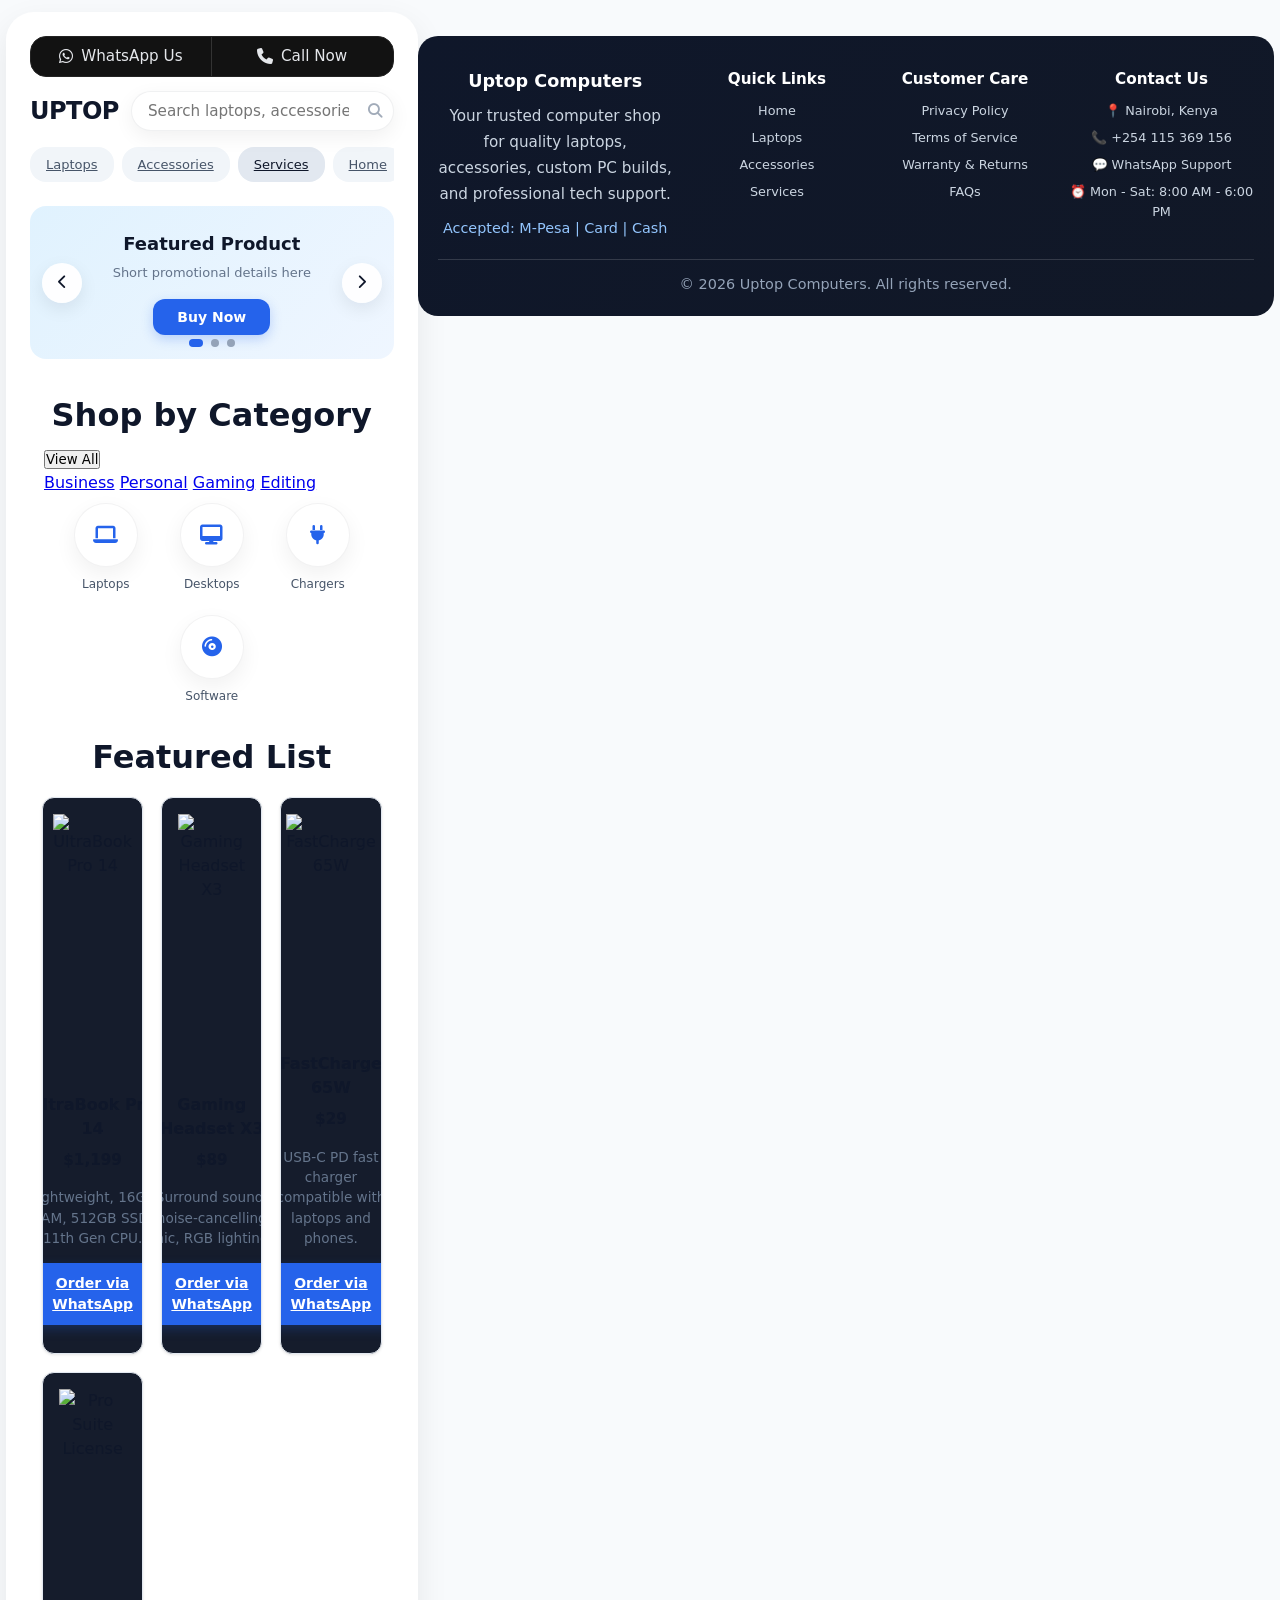
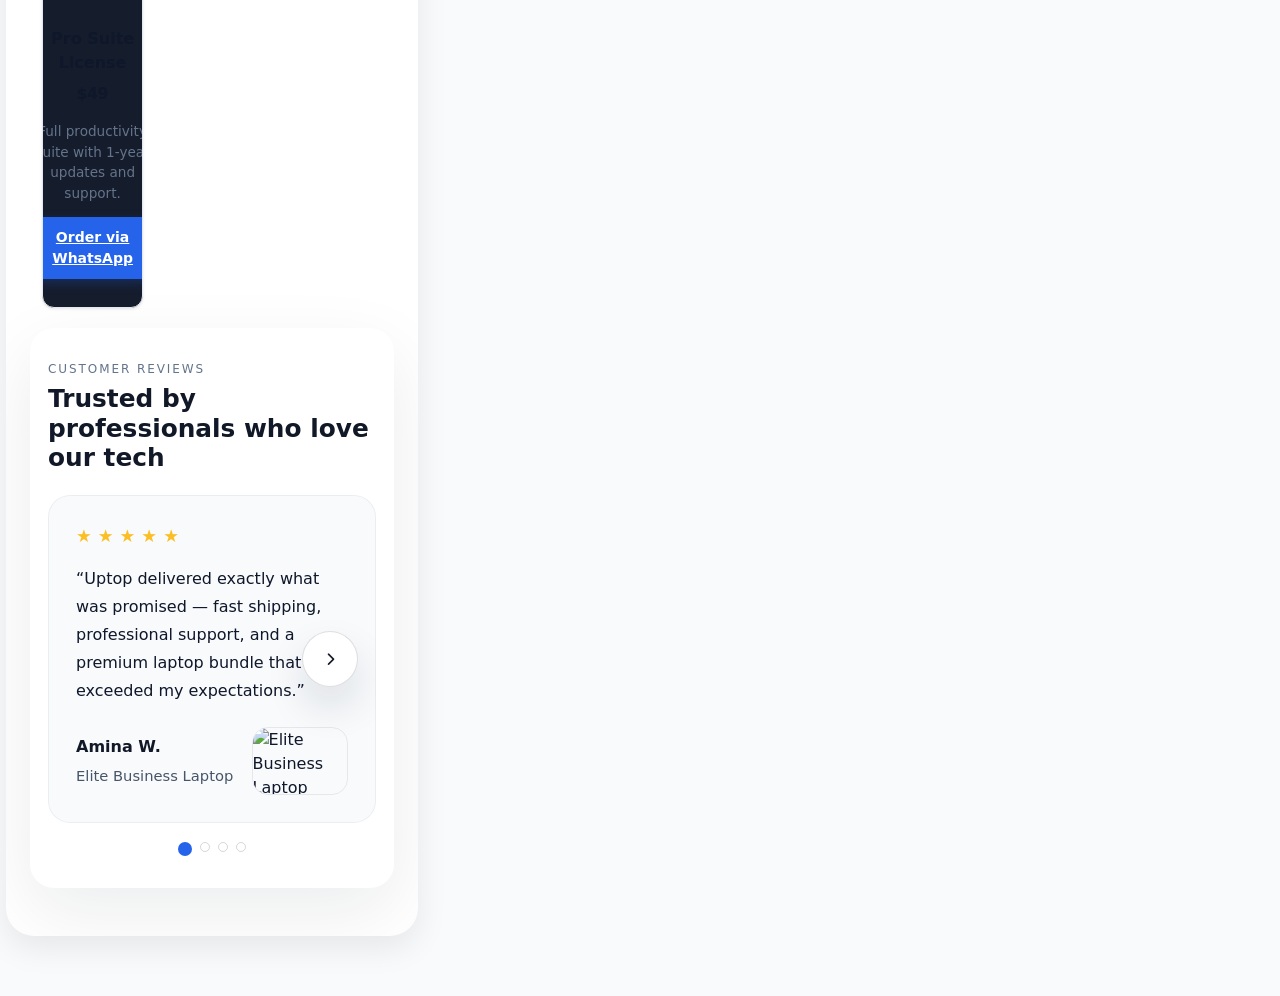
==== commit d3cbe42e: "hh" ====
--- a/index.html
+++ b/index.html
@@ -32,31 +32,23 @@
 
       <header class="header">
         <div class="brand-logo">UPTOP</div>
-
-        <div class="header-controls">
-          <div class="search-container">
-            <input
-              id="searchInput"
-              type="text"
-              class="search-input"
-              placeholder="Search laptops, accessories..."
-              aria-label="Site search"
-            />
-            <i class="fa-solid fa-magnifying-glass search-icon"></i>
-            <div class="search-suggestions" id="searchSuggestions" role="listbox"></div>
-          </div>
-          <button class="icon-btn menu-toggle" id="mobileMenuBtn" aria-controls="mainNav" aria-label="Open menu">
-            <i class="fa-solid fa-bars"></i>
-          </button>
-        </div>
-
-        <nav id="mainNav" class="main-nav" aria-label="Primary navigation">
-          <a href="index.html" class="active">Home</a>
-          <a href="laptops.html">Laptops</a>
-          <a href="Accessories.html">Accessories</a>
-          <a href="services.html">Services</a>
-        </nav>
+        <div class="search-container">
+          <input
+            type="text"
+            class="search-input"
+            placeholder="Search laptops, accessories..."
+            aria-label="Site search"
+          />
+          <i class="fa-solid fa-magnifying-glass search-icon"></i>
+        </div>
       </header>
+
+      <nav class="pills-nav">
+        <a class="pill-item" href="laptops.html">Laptops</a>
+        <a class="pill-item" href="Accessories.html">Accessories</a>
+        <a class="pill-item active" href="services.html">Services</a>
+        <a class="pill-item" href="index.html">Home</a>
+      </nav>
 
       <section class="carousel-container" id="carousel">
         <button
@@ -362,6 +354,9 @@
         <div class="footer-col brand-col">
           <h3 class="footer-logo">Uptop Computers</h3>
           <p class="footer-desc">Your trusted computer shop for quality laptops, accessories, custom PC builds, and professional tech support.</p>
+          <div class="payment-methods">
+            <span>Accepted: M-Pesa | Card | Cash</span>
+          </div>
         </div>
 
         <div class="footer-col">
@@ -387,9 +382,9 @@
         <div class="footer-col">
           <h4>Contact Us</h4>
           <ul class="contact-info">
-            <li><a href="https://www.google.com/maps/search/?api=1&query=Rosamatt+Building,+Tom+Mboya+Street,+Nairobi,+Kenya" target="_blank" rel="noopener">📍 Rosamatt Building, Tom Mboya Street, Nairobi</a></li>
-            <li><a href="tel:+254115369156">📞 +254 115 369 156</a></li>
-            <li><a href="https://wa.me/+254115369156" target="_blank" rel="noopener">💬 WhatsApp Support</a></li>
+            <li>📍 Nairobi, Kenya</li>
+            <li>📞 +254 115 369 156</li>
+            <li>💬 <a href="https://wa.me/254115369156" target="_blank" rel="noopener">WhatsApp Support</a></li>
             <li>⏰ Mon - Sat: 8:00 AM - 6:00 PM</li>
           </ul>
         </div>
--- a/css/styles.css
+++ b/css/styles.css
@@ -1,946 +1,3368 @@
 ﻿/* ==========================================================================
-   Global Variables & Base Styles
+   1. Global Resets & Base Styles
+   ========================================================================== */
+* {
+    box-sizing: border-box;
+    margin: 0;
+    padding: 0;
+    font-family: 'Inter', -apple-system, BlinkMacSystemFont, sans-serif;
+}
+
+html {
+    overflow-x: hidden;
+}
+
+body {
+    background-color: #f4f6f8;
+    color: #1a202c;
+    display: flex;
+    justify-content: center;
+    align-items: flex-start;
+    min-height: 100vh;
+    padding: 20px 10px;
+    overflow-x: hidden;
+}
+
+:root {
+    --color-primary-blue: #2563eb;
+    --color-dark-blue: #1d4ed8;
+    --color-white: #ffffff;
+    --color-light-grey: #f8fafc;
+    --color-medium-grey: #64748b;
+    --color-dark-grey: #0f172a;
+    --color-whatsapp-green: #25d366;
+}
+
+/* Container to constrain mobile mockup while allowing responsive expansion */
+.app-container {
+    width: min(100%, 480px);
+    max-width: 480px;
+    margin: 0 auto;
+    background-color: #ffffff;
+    border-radius: 20px;
+    box-shadow: 0 10px 30px rgba(0, 0, 0, 0.08);
+    overflow: hidden;
+    padding: 16px;
+    transition: max-width 0.3s ease;
+}
+
+/* Featured product cards grid */
+.featured-grid {
+    display: grid;
+    grid-template-columns: 1fr;
+    gap: 18px;
+    padding: 8px 12px 20px;
+}
+
+.product-card {
+    display: flex;
+    flex-direction: column;
+    background: #ffffff;
+    border-radius: 12px;
+    overflow: hidden;
+    box-shadow: 0 10px 30px rgba(2,6,23,0.04);
+    border: 1px solid rgba(2,6,23,0.04);
+}
+
+.card-media img {
+    width: 100%;
+    height: 200px;
+    object-fit: cover;
+    display: block;
+}
+
+.card-body {
+    padding: 12px 14px;
+    display: flex;
+    flex-direction: column;
+    gap: 8px;
+}
+
+.product-name { font-size: 1rem; font-weight: 700; color: #0f172a; }
+.product-price { font-size: 0.95rem; color: #2563eb; font-weight: 700; }
+.product-details { font-size: 0.85rem; color: #64748b; }
+.product-meta { display: flex; align-items: center; justify-content: space-between; gap: 12px; margin-top: 6px; }
+.rating { color: #f59e0b; font-weight: 600; }
+.rating-count { color: #64748b; font-size: 0.85rem; margin-left: 6px; }
+.buy-btn { padding: 8px 12px; font-size: 0.85rem; border-radius: 8px; }
+
+/* Desktop: multi-column grid and horizontal card layout */
+@media (min-width: 720px) {
+    .featured-grid { grid-template-columns: repeat(2, 1fr); }
+}
+
+@media (min-width: 1100px) {
+    .featured-grid { grid-template-columns: repeat(3, 1fr); }
+    .card-media img { height: 220px; }
+    /* allow horizontal card layout */
+    .product-card { flex-direction: column; }
+}
+
+/* Expand app-container on larger viewports so grid can breathe */
+@media (min-width: 720px) {
+    .app-container { max-width: 900px; }
+}
+
+@media (min-width: 1200px) {
+    .app-container { max-width: 1200px; }
+}
+
+@media (max-width: 768px) {
+    body {
+        padding: 12px 8px;
+    }
+
+    .app-container {
+        width: 100%;
+        max-width: 100%;
+        border-radius: 16px;
+        padding: 12px;
+    }
+
+    .top-contact-bar {
+        flex-direction: column;
+    }
+
+    .top-contact-bar .contact-item {
+        width: 100%;
+        justify-content: center;
+    }
+
+    .header {
+        flex-wrap: wrap;
+        gap: 10px;
+    }
+
+    .search-container {
+        order: 3;
+        flex-basis: 100%;
+    }
+
+    .categories-grid {
+        gap: 12px;
+    }
+
+    .category-card {
+        width: 72px;
+    }
+
+    .featured-grid {
+        padding: 8px 0 20px;
+    }
+}
+
+@media (max-width: 560px) {
+    body {
+        padding: 8px;
+    }
+
+    .app-container {
+        padding: 10px;
+        border-radius: 14px;
+    }
+
+    .header {
+        margin-bottom: 12px;
+    }
+
+    .brand-logo {
+        font-size: 1.1rem;
+    }
+
+    .search-input {
+        height: 38px;
+        font-size: 0.9rem;
+    }
+
+    .categories-grid {
+        gap: 10px;
+    }
+
+    .category-card {
+        width: 62px;
+        font-size: 0.8rem;
+    }
+
+    .icon-wrapper {
+        width: 54px;
+        height: 54px;
+    }
+
+    .product-card {
+        border-radius: 10px;
+    }
+
+    .buy-btn {
+        width: 100%;
+        justify-content: center;
+    }
+}
+
+@media (max-width: 420px) {
+    .top-contact-bar .contact-item {
+        font-size: 0.85rem;
+        padding: 8px;
+    }
+
+    .product-name {
+        font-size: 0.95rem;
+    }
+
+    .product-price {
+        font-size: 0.9rem;
+    }
+}
+
+.top-contact-bar {
+    display: flex;
+    align-items: center;
+    justify-content: center;
+    width: 100%;
+    margin-bottom: 14px;
+    background-color: #121212;
+    border: 1px solid #232323;
+    border-radius: 16px;
+    overflow: hidden;
+}
+
+.top-contact-bar .contact-item {
+    flex: 1 1 50%;
+    display: flex;
+    align-items: center;
+    justify-content: center;
+    gap: 8px;
+    padding: 8px 10px;
+    color: #e5e7eb;
+    text-decoration: none;
+    font-size: 0.95rem;
+    transition: background-color 0.2s ease, color 0.2s ease;
+}
+
+.top-contact-bar .contact-item:hover,
+.top-contact-bar .contact-item:focus-visible {
+    background-color: rgba(255, 255, 255, 0.05);
+    color: #ffffff;
+}
+
+.top-contact-bar .contact-whatsapp {
+    border-right: 1px solid #333333;
+}
+
+.top-contact-bar .contact-item i {
+    font-size: 1rem;
+}
+
+.cart-btn {
+    display: inline-flex;
+    align-items: center;
+    justify-content: center;
+    gap: 6px;
+    padding: 8px 10px;
+    background-color: #2563eb;
+    color: #ffffff;
+    border-radius: 12px;
+    text-decoration: none;
+    font-size: 0.9rem;
+}
+
+.cart-count {
+    display: inline-flex;
+    align-items: center;
+    justify-content: center;
+    width: 22px;
+    height: 22px;
+    border-radius: 9999px;
+    background: #ffffff;
+    color: #2563eb;
+    font-size: 0.75rem;
+    font-weight: 700;
+}
+
+.header {
+    display: flex;
+    align-items: center;
+    justify-content: space-between;
+    gap: 12px;
+    margin-bottom: 16px;
+}
+
+.brand-logo {
+    font-size: 1.25rem;
+    font-weight: 700;
+    color: #0f172a;
+}
+
+.search-container {
+    position: relative;
+    flex: 1 1 100%;
+    max-width: 100%;
+    min-width: 0;
+}
+
+.search-input {
+    width: 100%;
+    height: 40px;
+    padding: 8px 44px 8px 16px;
+    background-color: #ffffff;
+    border: 1px solid rgba(15,23,42,0.06);
+    border-radius: 9999px;
+    font-size: 0.95rem;
+    outline: none;
+    transition: all 0.18s ease;
+    box-shadow: 0 6px 20px rgba(2,6,23,0.06);
+}
+
+.search-input:focus {
+    border-color: #2563eb;
+    background-color: #ffffff;
+}
+
+.search-icon {
+    position: absolute;
+    right: 12px;
+    top: 50%;
+    transform: translateY(-50%);
+    color: #64748b;
+    font-size: 0.875rem;
+    pointer-events: none;
+}
+
+.search-suggestions {
+    position: absolute;
+    top: calc(100% + 8px);
+    left: 0;
+    right: 0;
+    background: var(--color-white);
+    border: 1px solid rgba(15,23,42,0.08);
+    border-radius: 12px;
+    box-shadow: 0 12px 30px rgba(15,23,42,0.12);
+    z-index: 1200;
+    display: none;
+    overflow: hidden;
+}
+
+.search-suggestions.show {
+    display: block;
+}
+
+.search-suggestions a {
+    display: block;
+    padding: 10px 12px;
+    color: var(--color-dark-grey);
+    text-decoration: none;
+    font-size: 0.9rem;
+}
+
+.search-suggestions a:hover {
+    background: var(--color-light-grey);
+}
+
+.menu-btn {
+    background: none;
+    border: none;
+    font-size: 1.25rem;
+    color: #0f172a;
+    cursor: pointer;
+}
+
+/* ==========================================================================
+   Shop by Category - icon grid like reference image
+   ========================================================================== */
+.categories-section {
+    padding: 8px 14px 20px;
+}
+
+.categories-grid {
+    display: flex;
+    gap: 22px;
+    justify-content: center;
+    align-items: center;
+    padding: 8px 4px;
+    flex-wrap: wrap;
+}
+
+.category-card {
+    display: flex;
+    flex-direction: column;
+    align-items: center;
+    gap: 8px;
+    text-decoration: none;
+    color: #0f172a;
+    width: 84px;
+}
+
+.icon-wrapper {
+    width: 64px;
+    height: 64px;
+    border-radius: 50%;
+    background: #ffffff;
+    display: flex;
+    align-items: center;
+    justify-content: center;
+    box-shadow: 0 8px 22px rgba(2,6,23,0.06);
+    border: 1px solid rgba(2,6,23,0.05);
+    font-size: 1.25rem;
+    color: #2563eb;
+}
+
+.category-label {
+    font-size: 0.75rem;
+    color: #475569;
+    text-align: center;
+}
+
+@media (max-width: 420px) {
+    .categories-grid {
+        gap: 14px;
+        padding: 8px 0;
+    }
+
+    .category-card {
+        width: 70px;
+        gap: 6px;
+    }
+
+    .icon-wrapper {
+        width: 52px;
+        height: 52px;
+        font-size: 1.05rem;
+    }
+
+    .category-label {
+        font-size: 0.68rem;
+    }
+}
+
+@media (max-width: 360px) {
+    .categories-grid {
+        gap: 10px;
+    }
+
+    .category-card {
+        width: 64px;
+        gap: 5px;
+    }
+
+    .icon-wrapper {
+        width: 48px;
+        height: 48px;
+        font-size: 1rem;
+    }
+
+    .category-label {
+        font-size: 0.65rem;
+    }
+}
+
+/* ==========================================================================
+   3. Accessories Page Styles
    ========================================================================== */
 :root {
-  --color-primary: #2563eb;
-  --color-primary-strong: #1d4ed8;
-  --color-background: #f8fafc;
-  --color-surface: #ffffff;
-  --color-surface-muted: #f3f7fb;
-  --color-text: #0f172a;
-  --color-text-muted: #64748b;
-  --color-border: rgba(15, 23, 42, 0.1);
-  --color-whatsapp: #25d366;
-  --radius-xl: 24px;
-  --radius-lg: 18px;
-  --radius-md: 14px;
-  --radius-sm: 12px;
-  --shadow-soft: 0 16px 40px rgba(15, 23, 42, 0.08);
-  --shadow-subtle: 0 10px 30px rgba(15, 23, 42, 0.06);
-  --transition: 0.22s ease;
-}
-
-* {
-  box-sizing: border-box;
-}
-
-html {
-  scroll-behavior: smooth;
-}
-
-body {
-  margin: 0;
-  min-height: 100vh;
-  font-family: 'Inter', -apple-system, BlinkMacSystemFont, 'Segoe UI', sans-serif;
-  color: var(--color-text);
-  background: var(--color-background);
+  --bg-color: #f8fafc;
+  --card-bg: #ffffff;
+  --primary: #2563eb;
+  --primary-hover: #1d4ed8;
+  --whatsapp-green: #25d366;
+  --whatsapp-hover: #1da851;
+  --text-dark: #0f172a;
+  --text-muted: #64748b;
+  --border-color: #e2e8f0;
+  --shadow-sm: 0 1px 3px rgba(0,0,0,0.1);
+  --shadow-md: 0 4px 12px rgba(0,0,0,0.06);
+  --radius-lg: 16px;
+  --radius-md: 10px;
+  --radius-sm: 6px;
+  --transition: all 0.2s cubic-bezier(0.4, 0, 0.2, 1);
+}
+
+body.accessories-page {
+  background-color: var(--bg-color);
+  color: var(--text-dark);
+  font-family: system-ui, -apple-system, BlinkMacSystemFont, 'Segoe UI', Roboto, Oxygen, Ubuntu, Cantarell, sans-serif;
   line-height: 1.5;
-}
-
-img,
-svg {
-  max-width: 100%;
-  display: block;
-}
-
-button,
-input,
-select {
-  font: inherit;
-}
-
-a {
-  color: inherit;
-  text-decoration: none;
-}
-
-button {
-  border: none;
-  background: none;
-}
-
-body > .site-wrapper,
-body > .app-container {
-  width: min(100%, 1400px);
+  -webkit-font-smoothing: antialiased;
+}
+
+body.accessories-page .site-wrapper {
   max-width: 1400px;
   margin: 0 auto;
   min-height: 100vh;
   display: flex;
   flex-direction: column;
-  padding: 0 16px;
-}
-
-header,
-.navbar,
-.header {
-  position: sticky;
-  top: 0;
-  z-index: 1000;
-  width: 100%;
-  background: rgba(255, 255, 255, 0.96);
-  backdrop-filter: blur(12px);
-  border-bottom: 1px solid var(--color-border);
-}
-
-.top-contact-bar {
-  display: flex;
-  justify-content: center;
-  gap: 10px;
-  flex-wrap: wrap;
-  background: #0f172a;
-  color: #e2e8f0;
-  padding: 10px 0;
-}
-
-.top-contact-bar a {
-  color: inherit;
-  display: inline-flex;
-  align-items: center;
-  gap: 8px;
-  padding: 10px 18px;
-  border-radius: 999px;
-  background: rgba(255, 255, 255, 0.06);
-  transition: background var(--transition);
-}
-
-.top-contact-bar a:hover {
-  background: rgba(255, 255, 255, 0.14);
-}
-
-.header,
-.navbar {
+  background: var(--card-bg);
+  box-shadow: 0 0 30px rgba(0, 0, 0, 0.04);
+}
+
+body.accessories-page .container {
+  padding: 16px;
+  flex: 1;
+}
+
+body.accessories-page .navbar {
   display: flex;
   align-items: center;
   justify-content: space-between;
   gap: 12px;
-  padding: 16px 0;
-}
-
-.brand-logo,
-.logo {
-  font-size: 1.3rem;
+  padding: 12px 16px;
+  background-color: var(--card-bg);
+  border-bottom: 1px solid var(--border-color);
+  position: sticky;
+  top: 0;
+  z-index: 100;
+}
+
+body.accessories-page .logo {
   font-weight: 800;
+  font-size: clamp(1.2rem, 3vw, 1.5rem);
+  color: var(--primary);
+  text-decoration: none;
   letter-spacing: -0.5px;
 }
 
-.search-container,
-.search-box {
-  position: relative;
-  flex: 1 1 100%;
-  min-width: 0;
-}
-
-.search-input {
+body.accessories-page .search-box {
+  display: flex;
+  align-items: center;
+  background-color: #f1f5f9;
+  padding: 8px 14px;
+  border-radius: 20px;
+  flex: 1;
+  max-width: 480px;
+  border: 1px solid transparent;
+  transition: var(--transition);
+}
+
+body.accessories-page .search-box:focus-within {
+  border-color: var(--primary);
+  background-color: #fff;
+  box-shadow: 0 0 0 3px rgba(37, 99, 235, 0.15);
+}
+
+body.accessories-page .search-box input {
+  border: none;
+  background: transparent;
+  outline: none;
   width: 100%;
-  padding: 12px 44px 12px 16px;
-  border-radius: 999px;
-  border: 1px solid var(--color-border);
-  background: var(--color-surface);
-  color: var(--color-text);
-  transition: border-color var(--transition), box-shadow var(--transition);
-}
-
-.search-input:focus {
+  font-size: 0.875rem;
+  color: var(--text-dark);
+}
+
+body.accessories-page .search-icon {
+  font-size: 0.9rem;
+  opacity: 0.6;
+}
+
+body.accessories-page .menu-toggle {
+  background: none;
+  border: none;
+  font-size: 1.4rem;
+  cursor: pointer;
+  padding: 4px;
+  color: var(--text-dark);
+}
+
+body.accessories-page .page-title {
+  font-size: clamp(1.25rem, 4vw, 1.75rem);
+  font-weight: 700;
+  margin: 12px 0;
+  color: var(--text-dark);
+}
+
+body.accessories-page .filter-section {
+  margin-bottom: 16px;
+}
+
+body.accessories-page .filter-controls {
+  display: flex;
+  gap: 10px;
+  flex-wrap: wrap;
+}
+
+body.accessories-page .dropdown-select {
+  flex: 1;
+  min-width: 140px;
+  padding: 8px 12px;
+  font-size: 0.85rem;
+  border-radius: var(--radius-md);
+  border: 1px solid var(--border-color);
+  background: var(--card-bg);
+  color: var(--text-dark);
+  cursor: pointer;
   outline: none;
-  border-color: var(--color-primary);
-  box-shadow: 0 0 0 4px rgba(37, 99, 235, 0.1);
-}
-
-.search-icon {
-  position: absolute;
-  right: 16px;
-  top: 50%;
-  transform: translateY(-50%);
-  color: var(--color-text-muted);
-  pointer-events: none;
-}
-
-.search-suggestions {
-  position: absolute;
-  inset: auto 0 0;
-  margin-top: 8px;
-  background: var(--color-surface);
-  border: 1px solid var(--color-border);
+  transition: var(--transition);
+}
+
+body.accessories-page .dropdown-select:focus {
+  border-color: var(--primary);
+}
+
+body.accessories-page .category-chips {
+  display: flex;
+  gap: 8px;
+  padding-bottom: 12px;
+  margin-bottom: 16px;
+  overflow-x: auto;
+  scrollbar-width: none;
+  -webkit-overflow-scrolling: touch;
+}
+
+body.accessories-page .category-chips::-webkit-scrollbar {
+  display: none;
+}
+
+body.accessories-page .chip {
+  background: #f1f5f9;
+  border: 1px solid var(--border-color);
+  padding: 6px 14px;
+  border-radius: 20px;
+  font-size: 0.8rem;
+  white-space: nowrap;
+  cursor: pointer;
+  font-weight: 500;
+  color: var(--text-muted);
+  transition: var(--transition);
+}
+
+body.accessories-page .chip:hover {
+  background: #e2e8f0;
+}
+
+body.accessories-page .chip.active {
+  background: var(--primary);
+  color: #ffffff;
+  border-color: var(--primary);
+}
+
+body.accessories-page .product-grid {
+  display: grid;
+  grid-template-columns: repeat(auto-fill, minmax(155px, 1fr));
+  gap: 12px;
+  margin-bottom: 30px;
+}
+
+body.accessories-page .product-card {
+  background: var(--card-bg);
+  border: 1px solid var(--border-color);
+  border-radius: var(--radius-lg);
+  padding: 12px;
+  display: flex;
+  flex-direction: column;
+  justify-content: space-between;
+  gap: 6px;
+  box-shadow: var(--shadow-sm);
+  transition: var(--transition);
+}
+
+body.accessories-page .product-card:hover {
+  transform: translateY(-2px);
+  box-shadow: var(--shadow-md);
+  border-color: #cbd5e1;
+}
+
+body.accessories-page .product-img {
+  width: 100%;
+  aspect-ratio: 4/3;
+  background-color: #f8fafc;
+  border-radius: var(--radius-md);
+  display: flex;
+  align-items: center;
+  justify-content: center;
+  font-size: 2.2rem;
+  user-select: none;
+}
+
+body.accessories-page .product-category {
+  font-size: 0.65rem;
+  color: var(--primary);
+  text-transform: uppercase;
+  font-weight: 700;
+  letter-spacing: 0.5px;
+}
+
+body.accessories-page .product-title {
+  font-size: 0.85rem;
+  font-weight: 600;
+  line-height: 1.25;
+  color: var(--text-dark);
+  display: -webkit-box;
+  -webkit-line-clamp: 2;
+  -webkit-box-orient: vertical;
+  overflow: hidden;
+}
+
+body.accessories-page .product-specs {
+  font-size: 0.72rem;
+  color: var(--text-muted);
+  line-height: 1.35;
+  display: -webkit-box;
+  -webkit-line-clamp: 2;
+  -webkit-box-orient: vertical;
+  overflow: hidden;
+  margin-bottom: 2px;
+}
+
+body.accessories-page .product-price {
+  font-size: 0.95rem;
+  font-weight: 700;
+  color: var(--text-dark);
+}
+
+body.accessories-page .whatsapp-btn {
+  display: flex;
+  align-items: center;
+  justify-content: center;
+  gap: 6px;
+  background-color: var(--whatsapp-green);
+  color: #ffffff;
+  text-decoration: none;
+  padding: 9px 10px;
+  border-radius: var(--radius-md);
+  font-size: 0.78rem;
+  font-weight: 600;
+  transition: var(--transition);
+  margin-top: 4px;
+}
+
+body.accessories-page .whatsapp-btn:hover {
+  background-color: var(--whatsapp-hover);
+  box-shadow: 0 4px 10px rgba(37, 211, 102, 0.25);
+}
+
+body.accessories-page .scroll-up-btn {
+  position: fixed;
+  bottom: 24px;
+  right: 24px;
+  width: 44px;
+  height: 44px;
+  border-radius: 50%;
+  background: var(--primary);
+  color: #ffffff;
+  border: none;
+  font-size: 1.2rem;
+  font-weight: bold;
+  cursor: pointer;
+  box-shadow: 0 4px 14px rgba(0, 0, 0, 0.2);
+  display: opacity;
+  opacity: 0;
+  visibility: hidden;
+  transition: var(--transition);
+  z-index: 99;
+}
+
+body.accessories-page .scroll-up-btn.visible {
+  opacity: 1;
+  visibility: visible;
+}
+
+body.accessories-page .scroll-up-btn:hover {
+  background-color: var(--primary-hover);
+  transform: scale(1.08);
+}
+
+body.services-page {
+  background: linear-gradient(135deg, #f8fbff 0%, #eef4ff 100%);
+  color: var(--text-dark);
+  min-height: 100vh;
+}
+
+body.services-page .site-wrapper {
+  max-width: 1200px;
+  margin: 0 auto;
+  padding: 20px 16px 40px;
+}
+
+body.services-page .navbar {
+  display: flex;
+  align-items: center;
+  justify-content: space-between;
+  gap: 12px;
+  margin-bottom: 20px;
+  padding: 14px 18px;
+  background: rgba(255,255,255,0.9);
+  border: 1px solid rgba(15,23,42,0.08);
   border-radius: 18px;
-  box-shadow: var(--shadow-soft);
-  overflow: hidden;
-  display: none;
-  z-index: 1100;
-}
-
-.search-suggestions.show {
-  display: block;
-}
-
-.search-suggestions button,
-.search-suggestions a {
-  width: 100%;
-  text-align: left;
-  padding: 12px 16px;
-  background: transparent;
-  border: none;
-  color: var(--color-text);
-  cursor: pointer;
-}
-
-.search-suggestions button:hover,
-.search-suggestions a:hover,
-.search-suggestions button:focus,
-.search-suggestions a:focus {
-  background: var(--color-background);
-}
-
-.view-all {
-  border: 1px solid var(--color-border);
-  background: var(--color-surface);
-  color: var(--color-text);
-  padding: 10px 18px;
-  border-radius: 999px;
-  cursor: pointer;
-  transition: background var(--transition), transform var(--transition);
-}
-
-.view-all:hover {
-  background: rgba(37, 99, 235, 0.08);
-}
-
-.view-all-overlay {
-  position: absolute;
-  right: 0;
-  top: calc(100% + 12px);
-  width: 240px;
-  border-radius: 18px;
-  background: var(--color-surface);
-  border: 1px solid var(--color-border);
-  box-shadow: var(--shadow-soft);
-  padding: 12px;
-  display: none;
-  z-index: 1150;
-}
-
-.view-all-overlay.open {
-  display: grid;
-  gap: 8px;
-}
-
-.view-all-overlay a {
-  color: var(--color-text);
-  padding: 10px 12px;
-  border-radius: 14px;
-  transition: background var(--transition);
-}
-
-.view-all-overlay a:hover {
-  background: var(--color-surface-muted);
-}
-
-.main-nav,
-.accessory-nav-links,
-.nav-links {
+  box-shadow: 0 10px 30px rgba(15, 23, 42, 0.06);
+}
+
+body.services-page .logo {
+  font-size: 1.2rem;
+  font-weight: 800;
+  color: var(--primary);
+  text-decoration: none;
+}
+
+body.services-page .nav-links {
   display: flex;
   align-items: center;
   gap: 12px;
   flex-wrap: wrap;
 }
 
-.main-nav a,
-.accessory-nav-links a,
-.nav-links a {
-  padding: 10px 14px;
+body.services-page .nav-links a {
+  text-decoration: none;
+  color: var(--text-muted);
+  font-weight: 600;
+  padding: 6px 10px;
   border-radius: 999px;
-  color: var(--color-text-muted);
-  font-weight: 600;
-  transition: background var(--transition), color var(--transition);
-}
-
-.main-nav a:hover,
-.accessory-nav-links a:hover,
-.nav-links a:hover,
-.main-nav a.active,
-.accessory-nav-links a.active,
-.nav-links a.active {
-  background: rgba(37, 99, 235, 0.12);
-  color: var(--color-primary);
-}
-
-.menu-toggle,
-.icon-btn,
-.btn-filter,
-.btn-primary,
-.whatsapp-btn,
-.service-btn,
-.filter-close-btn {
+  transition: var(--transition);
+}
+
+body.services-page .nav-links a:hover,
+body.services-page .nav-links a.active {
+  color: var(--primary);
+  background: rgba(37, 99, 235, 0.1);
+}
+
+body.services-page .menu-toggle {
+  display: none;
+  border: none;
+  background: none;
+  font-size: 1.3rem;
+  cursor: pointer;
+}
+
+body.services-page .container {
+  display: flex;
+  flex-direction: column;
+  gap: 20px;
+}
+
+body.services-page .hero-section,
+body.services-page .services-section,
+body.services-page .process-section {
+  background: #ffffff;
+  border: 1px solid rgba(15,23,42,0.06);
+  border-radius: 20px;
+  padding: 24px;
+  box-shadow: 0 10px 30px rgba(15, 23, 42, 0.05);
+}
+
+body.services-page .hero-badge {
+  display: inline-block;
+  padding: 6px 12px;
+  border-radius: 999px;
+  background: rgba(37, 99, 235, 0.1);
+  color: var(--primary);
+  font-weight: 700;
+  font-size: 0.8rem;
+  margin-bottom: 10px;
+}
+
+body.services-page .hero-title {
+  font-size: clamp(1.6rem, 3vw, 2.4rem);
+  font-weight: 800;
+  margin-bottom: 10px;
+}
+
+body.services-page .hero-subtitle,
+body.services-page .section-subtitle,
+body.services-page .card-desc,
+body.services-page .step p,
+body.services-page .card-features li {
+  color: var(--text-muted);
+  line-height: 1.6;
+}
+
+body.services-page .hero-cta-group {
+  display: flex;
+  flex-wrap: wrap;
+  gap: 12px;
+  margin-top: 16px;
+}
+
+body.services-page .btn {
   display: inline-flex;
   align-items: center;
   justify-content: center;
-  gap: 8px;
-  cursor: pointer;
-}
-
-.menu-toggle,
-.icon-btn,
-.filter-close-btn {
-  width: 44px;
-  height: 44px;
-  border-radius: 50%;
-  border: 1px solid var(--color-border);
-  background: var(--color-surface);
-  color: var(--color-text);
-}
-
-.btn-filter,
-.btn-primary,
-.whatsapp-btn,
-.service-btn {
-  padding: 12px 20px;
-  border-radius: 999px;
-  font-weight: 700;
-  transition: background var(--transition), transform var(--transition);
-}
-
-.btn-filter,
-.btn-primary {
-  background: var(--color-primary);
-  color: var(--color-surface);
-}
-
-.btn-filter:hover,
-.btn-primary:hover,
-.whatsapp-btn:hover,
-.service-btn:hover {
-  transform: translateY(-1px);
-}
-
-.whatsapp-btn,
-.service-btn {
-  background: var(--color-whatsapp);
-  color: var(--color-surface);
-}
-
-.btn-filter {
-  background: var(--color-surface);
-  color: var(--color-text);
-  border: 1px solid var(--color-border);
-}
-
-.btn-filter:hover {
-  background: var(--color-background);
-}
-
-.section-header {
-  position: relative;
-  display: flex;
-  align-items: center;
-  justify-content: space-between;
-  gap: 16px;
-  flex-wrap: wrap;
-  margin-bottom: 20px;
-}
-
-.page-title,
-.section-title,
-.hero-title,
-.review-section-title,
-.card-title {
-  margin: 0;
-  color: var(--color-text);
-}
-
-.page-title {
-  font-size: clamp(2rem, 3vw, 2.6rem);
-}
-
-.section-title,
-.review-section-title {
-  font-size: clamp(1.35rem, 2vw, 1.8rem);
-}
-
-.hero-title {
-  font-size: clamp(2.1rem, 4vw, 3.2rem);
-}
-
-.hero-subtitle,
-.product-details,
-.card-desc,
-.footer-desc,
-.product-specs,
-.section-subtitle,
-.review-quote {
-  color: var(--color-text-muted);
-}
-
-.carousel-container,
-.hero-section,
-.categories-section,
-.featured-section,
-.services-section,
-.process-section,
-.filter-section,
-.review-carousel-section {
-  background: var(--color-surface);
-  border-radius: var(--radius-xl);
-  box-shadow: var(--shadow-subtle);
-  padding: 28px;
-  margin-bottom: 24px;
-}
-
-.hero-section {
-  overflow: hidden;
-}
-
-.hero-badge {
-  display: inline-flex;
   padding: 10px 16px;
   border-radius: 999px;
-  background: rgba(37, 99, 235, 0.12);
-  color: var(--color-primary);
+  text-decoration: none;
   font-weight: 700;
-  margin-bottom: 20px;
-}
-
-.hero-cta-group {
-  display: flex;
-  flex-wrap: wrap;
-  gap: 12px;
-  margin-top: 24px;
-}
-
-.carousel-container {
-  position: relative;
-  overflow: hidden;
-}
-
-.carousel-track {
-  display: flex;
-  transition: transform 0.4s ease;
-}
-
-.carousel-slide {
-  min-width: 100%;
-  padding: 36px 16px;
-}
-
-.carousel-title {
-  font-size: clamp(2rem, 4vw, 3rem);
-  margin-bottom: 14px;
-}
-
-.carousel-subtitle {
-  max-width: 640px;
-}
-
-.carousel-arrow {
-  position: absolute;
-  top: 50%;
-  transform: translateY(-50%);
-  width: 46px;
-  height: 46px;
-  border-radius: 50%;
-  border: 1px solid var(--color-border);
-  background: var(--color-surface);
-  color: var(--color-text);
+  transition: var(--transition);
+}
+
+body.services-page .btn-primary {
+  background: var(--primary);
+  color: #fff;
+}
+
+body.services-page .btn-whatsapp {
+  background: var(--whatsapp-green);
+  color: #fff;
+}
+
+body.services-page .btn:hover {
+  transform: translateY(-1px);
+}
+
+body.services-page .grid {
   display: grid;
-  place-items: center;
-  cursor: pointer;
-}
-
-.carousel-arrow.prev {
-  left: 16px;
-}
-
-.carousel-arrow.next {
-  right: 16px;
-}
-
-.carousel-dots {
-  display: flex;
-  gap: 10px;
-  justify-content: center;
-  margin-top: 22px;
-}
-
-.dot {
-  width: 11px;
-  height: 11px;
-  border-radius: 999px;
-  background: rgba(71, 85, 105, 0.3);
-}
-
-.dot.active {
-  background: var(--color-primary);
-}
-
-.categories-grid,
-.featured-grid,
-.products-grid,
-.product-grid,
-.grid,
-.footer-container {
-  display: grid;
-  gap: 18px;
-}
-
-.categories-grid {
-  grid-template-columns: repeat(4, minmax(0, 1fr));
-  justify-items: center;
-}
-
-.category-card,
-.product-card,
-.service-card,
-.step {
-  border-radius: var(--radius-lg);
-  background: var(--color-surface);
-  border: 1px solid var(--color-border);
-  box-shadow: var(--shadow-subtle);
-}
-
-.category-card {
-  width: 100%;
-  max-width: 180px;
-  padding: 24px 18px;
-  text-align: center;
-  color: var(--color-text);
-}
-
-.icon-wrapper {
-  width: 64px;
-  height: 64px;
-  margin: 0 auto;
-  border-radius: 50%;
-  display: grid;
-  place-items: center;
-  background: var(--color-background);
-  color: var(--color-primary);
-  font-size: 1.3rem;
-}
-
-.category-label,
-.product-category,
-.card-features li,
-.step h4,
-.step p {
-  color: var(--color-text-muted);
-}
-
-.featured-grid,
-.products-grid,
-.product-grid {
-  grid-template-columns: repeat(4, minmax(0, 1fr));
-}
-
-.product-card,
-.service-card {
-  display: flex;
-  flex-direction: column;
-  gap: 14px;
-  padding: 20px;
-}
-
-.card-media,
-.card-img-wrapper,
-.product-img {
-  border-radius: 18px;
-  overflow: hidden;
-  background: var(--color-background);
-}
-
-.card-media img,
-.product-img img {
-  width: 100%;
-  height: 100%;
-  object-fit: cover;
-}
-
-.card-body {
+  grid-template-columns: repeat(3, minmax(0, 1fr));
+  gap: 16px;
+}
+
+body.services-page .service-card {
+  background: #f8fbff;
+  border: 1px solid rgba(15,23,42,0.06);
+  border-radius: 16px;
+  padding: 18px;
   display: flex;
   flex-direction: column;
   gap: 10px;
 }
 
-.product-name,
-.product-title,
-.card-title {
-  font-size: 1.05rem;
-  margin: 0;
-  font-weight: 700;
-}
-
-.product-price {
-  color: var(--color-primary);
+body.services-page .card-icon {
+  font-size: 1.5rem;
+}
+
+body.services-page .card-title {
   font-size: 1rem;
   font-weight: 700;
 }
 
-.product-specs,
-.card-desc,
-.card-features {
+body.services-page .card-features {
+  padding-left: 18px;
+  display: grid;
+  gap: 6px;
+}
+
+body.services-page .service-btn {
+  margin-top: auto;
+  display: inline-flex;
+  align-items: center;
+  justify-content: center;
+  padding: 9px 12px;
+  border-radius: 10px;
+  background: #eaf2ff;
+  color: var(--primary);
+  text-decoration: none;
+  font-weight: 700;
+}
+
+body.services-page .process-steps {
+  display: grid;
+  grid-template-columns: repeat(3, minmax(0, 1fr));
+  gap: 16px;
+}
+
+body.services-page .step {
+  background: #f8fbff;
+  border-radius: 16px;
+  padding: 16px;
+}
+
+body.services-page .step-num {
+  width: 34px;
+  height: 34px;
+  display: inline-flex;
+  align-items: center;
+  justify-content: center;
+  border-radius: 50%;
+  background: var(--primary);
+  color: #fff;
+  font-weight: 700;
+  margin-bottom: 8px;
+}
+
+body.services-page .scroll-up-btn {
+  position: fixed;
+  bottom: 24px;
+  right: 24px;
+  width: 46px;
+  height: 46px;
+  border: none;
+  border-radius: 50%;
+  background: var(--primary);
+  color: #fff;
+  cursor: pointer;
+  box-shadow: 0 8px 20px rgba(37, 99, 235, 0.25);
+  opacity: 0;
+  visibility: hidden;
+  transition: var(--transition);
+}
+
+body.services-page .scroll-up-btn.visible {
+  opacity: 1;
+  visibility: visible;
+}
+
+body.services-page footer {
+  text-align: center;
+  padding: 24px 0 8px;
+  color: var(--text-muted);
+  font-size: 0.9rem;
+}
+
+.site-footer {
+  background: linear-gradient(135deg, #0f172a 0%, #111827 100%);
+  color: #e5e7eb;
+  padding: 32px 20px 20px;
+  margin-top: 24px;
+  border-radius: 20px;
+}
+
+.footer-container {
+  display: grid;
+  grid-template-columns: 1.4fr 1fr 1fr 1.1fr;
+  gap: 20px;
+  align-items: start;
+}
+
+.footer-logo {
+  font-size: 1.1rem;
+  font-weight: 800;
+  color: #fff;
+  margin-bottom: 10px;
+}
+
+.footer-desc {
   font-size: 0.95rem;
-}
-
-.product-meta,
-.hero-cta-group,
-.process-steps {
-  display: flex;
-  flex-wrap: wrap;
-  gap: 12px;
-}
-
-.card-features {
+  line-height: 1.7;
+  color: #cbd5e1;
+  margin-bottom: 10px;
+}
+
+.payment-methods {
+  font-size: 0.9rem;
+  color: #93c5fd;
+}
+
+.footer-col h4 {
+  font-size: 0.95rem;
+  margin-bottom: 10px;
+  color: #fff;
+}
+
+.footer-col ul {
   list-style: none;
-  padding: 0;
-  margin: 0;
   display: grid;
   gap: 8px;
 }
 
-.card-features li {
-  position: relative;
-  padding-left: 12px;
-}
-
-.card-features li::before {
-  content: '•';
-  position: absolute;
-  left: 0;
-  color: var(--color-primary);
-}
-
-.services-section .grid {
-  grid-template-columns: repeat(3, minmax(0, 1fr));
-}
-
-.process-steps {
-  grid-template-columns: repeat(3, minmax(0, 1fr));
-}
-
-.step {
-  padding: 24px;
-  text-align: center;
-}
-
-.step-num {
-  width: 44px;
-  height: 44px;
-  border-radius: 50%;
-  background: var(--color-primary);
-  color: #ffffff;
-  display: grid;
-  place-items: center;
-  font-weight: 800;
-  margin: 0 auto 16px;
-}
-
-.footer-container {
-  grid-template-columns: repeat(4, minmax(0, 1fr));
-  gap: 24px;
-}
-
-.site-footer {
-  background: #0f172a;
-  color: #cbd5e1;
-  padding: 40px 16px 24px;
-  border-radius: var(--radius-xl);
-}
-
-.footer-logo,
-.footer-col h4 {
-  color: #ffffff;
-}
-
-.footer-col ul {
-  list-style: none;
-  padding: 0;
-  margin: 0;
-  display: grid;
-  gap: 10px;
-}
-
 .footer-col a {
   color: #cbd5e1;
+  text-decoration: none;
+}
+
+.footer-col a:hover {
+  color: #fff;
+}
+
+.contact-info {
+  color: #cbd5e1;
 }
 
 .footer-bottom {
-  margin-top: 24px;
-  border-top: 1px solid rgba(255, 255, 255, 0.12);
-  padding-top: 16px;
+  margin-top: 20px;
+  padding-top: 14px;
+  border-top: 1px solid rgba(255,255,255,0.15);
   text-align: center;
+  font-size: 0.9rem;
   color: #94a3b8;
 }
 
-.filter-overlay,
-.filter-drawer {
-  position: absolute;
-  top: calc(100% + 12px);
-  left: 0;
-  right: 0;
-  width: 100%;
-  max-width: 420px;
-  margin-top: 12px;
-  background: var(--color-surface);
-  border: 1px solid var(--color-border);
-  border-radius: 22px;
-  box-shadow: var(--shadow-soft);
-  padding: 18px;
-  display: none;
-  z-index: 1100;
-}
-
-.filter-overlay.open,
-.filter-drawer.active {
-  display: block;
-}
-
-.filter-overlay-card {
-  display: grid;
-  gap: 18px;
-}
-
-.filter-overlay-header {
-  display: flex;
-  justify-content: space-between;
-  align-items: center;
-  gap: 12px;
-}
-
-.filter-option {
-  display: grid;
-  gap: 10px;
-}
-
-.filter-option-toggle {
-  display: flex;
-  justify-content: space-between;
-  align-items: center;
-  width: 100%;
-  padding: 14px 16px;
-  border-radius: 16px;
-  background: var(--color-background);
-  color: var(--color-text);
-  cursor: pointer;
-}
-
-.filter-option-panel {
-  display: none;
-  gap: 12px;
-  flex-direction: column;
-}
-
-.filter-option-panel.open {
-  display: flex;
-}
-
-.select-dropdown,
-.dropdown-select {
-  width: 100%;
-  padding: 14px 16px;
-  border-radius: 16px;
-  border: 1px solid var(--color-border);
-  background: var(--color-surface);
-}
-
-.category-chips {
-  display: flex;
-  flex-wrap: wrap;
-  gap: 10px;
-  margin-bottom: 24px;
-}
-
-.chip {
-  padding: 10px 16px;
-  border: 1px solid var(--color-border);
-  border-radius: 999px;
-  background: var(--color-surface);
-  font-weight: 600;
-  cursor: pointer;
-}
-
-.chip.active {
-  background: var(--color-primary);
-  color: var(--color-surface);
-  border-color: transparent;
-}
-
-.review-carousel-shell {
-  position: relative;
-}
-
-.review-carousel-track {
-  display: flex;
-  gap: 18px;
-  transition: transform 0.35s ease;
-}
-
-.review-card {
-  flex: 0 0 100%;
-  min-width: 100%;
-  padding: 24px;
-}
-
-.review-arrow {
-  position: absolute;
-  top: 50%;
-  transform: translateY(-50%);
-  width: 44px;
-  height: 44px;
-  border-radius: 50%;
-  border: 1px solid var(--color-border);
-  background: var(--color-surface);
-  display: grid;
-  place-items: center;
-  cursor: pointer;
-}
-
-.review-prev {
-  left: 10px;
-}
-
-.review-next {
-  right: 10px;
-}
-
-.review-dots {
-  display: flex;
-  justify-content: center;
-  gap: 10px;
-  margin-top: 18px;
-}
-
-.review-dot {
-  width: 10px;
-  height: 10px;
-  border-radius: 999px;
-  background: rgba(71, 85, 105, 0.35);
-  cursor: pointer;
-}
-
-.review-dot.active {
-  background: var(--color-primary);
-}
-
-.scroll-up-btn {
-  position: fixed;
-  right: 22px;
-  bottom: 22px;
-  width: 46px;
-  height: 46px;
-  border-radius: 50%;
-  background: var(--color-primary);
-  color: #ffffff;
-  display: grid;
-  place-items: center;
-  box-shadow: 0 16px 36px rgba(15, 23, 42, 0.18);
-  opacity: 0;
-  visibility: hidden;
-  transition: opacity var(--transition), transform var(--transition);
-  z-index: 1200;
-}
-
-.scroll-up-btn.visible {
-  opacity: 1;
-  visibility: visible;
-  transform: translateY(0);
-}
-
-.scroll-up-btn:hover {
-  transform: translateY(-2px);
-}
-
-@media (max-width: 1200px) {
-  .featured-grid,
-  .products-grid,
-  .product-grid {
-    grid-template-columns: repeat(3, minmax(0, 1fr));
-  }
-
-  .services-section .grid,
-  .process-steps {
+@media (max-width: 960px) {
+  body.services-page .grid,
+  body.services-page .process-steps {
     grid-template-columns: repeat(2, minmax(0, 1fr));
   }
-
+}
+
+@media (max-width: 960px) {
   .footer-container {
     grid-template-columns: repeat(2, minmax(0, 1fr));
   }
 }
 
-@media (max-width: 900px) {
-  .categories-grid,
-  .footer-container {
-    grid-template-columns: repeat(2, minmax(0, 1fr));
+@media (max-width: 760px) {
+  body.services-page .site-wrapper {
+    padding: 12px 10px 24px;
   }
 
-  .main-nav,
-  .accessory-nav-links,
-  .nav-links {
+  body.services-page .navbar {
+    flex-wrap: wrap;
+    padding: 12px 14px;
+  }
+
+  body.services-page .nav-links {
     width: 100%;
     justify-content: center;
   }
-}
-
-@media (max-width: 768px) {
-  body > .site-wrapper,
-  body > .app-container {
-    padding: 0 14px;
+
+  body.services-page .hero-section,
+  body.services-page .services-section,
+  body.services-page .process-section {
+    padding: 18px;
   }
 
-  .header,
-  .navbar {
-    flex-wrap: wrap;
-    gap: 10px;
+  body.services-page .grid,
+  body.services-page .process-steps {
+    grid-template-columns: 1fr;
   }
-
-  .search-container,
-  .search-box {
-    order: 3;
+}
+
+@media (max-width: 480px) {
+  .footer-container {
+    grid-template-columns: 1fr;
+  }
+
+  body.services-page .navbar {
+    align-items: flex-start;
+  }
+
+  body.services-page .logo {
+    font-size: 1.05rem;
+  }
+
+  body.services-page .nav-links {
+    justify-content: flex-start;
+    gap: 8px;
+  }
+
+  body.services-page .hero-cta-group {
+    flex-direction: column;
+  }
+
+  body.services-page .btn {
     width: 100%;
   }
-
-  .main-nav,
-  .accessory-nav-links,
-  .nav-links {
+}
+
+body.accessories-page footer {
+  background-color: #0f172a;
+  color: #94a3b8;
+  padding: 24px 16px;
+  font-size: 0.8rem;
+  text-align: center;
+  margin-top: auto;
+}
+
+@media (max-width: 360px) {
+  body.accessories-page .product-grid {
+    grid-template-columns: 1fr 1fr;
+    gap: 8px;
+  }
+
+  body.accessories-page .product-card {
+    padding: 8px;
+  }
+
+  body.accessories-page .product-title {
+    font-size: 0.78rem;
+  }
+
+  body.accessories-page .product-price {
+    font-size: 0.85rem;
+  }
+}
+
+@media (max-width: 640px) {
+  body.accessories-page .filter-controls {
+    flex-direction: column;
+  }
+
+  body.accessories-page .dropdown-select {
+    width: 100%;
+  }
+
+  body.accessories-page .search-box {
+    max-width: none;
+  }
+}
+
+@media (min-width: 640px) {
+  body.accessories-page .container {
+    padding: 24px;
+  }
+
+  body.accessories-page .product-grid {
+    grid-template-columns: repeat(auto-fill, minmax(180px, 1fr));
+    gap: 16px;
+  }
+
+  body.accessories-page .product-card {
+    padding: 14px;
+  }
+
+  body.accessories-page .product-title {
+    font-size: 0.9rem;
+  }
+
+  body.accessories-page .whatsapp-btn {
+    font-size: 0.85rem;
+    padding: 10px;
+  }
+}
+
+@media (min-width: 1024px) {
+  body.accessories-page .navbar {
+    padding: 16px 32px;
+  }
+
+  body.accessories-page .container {
+    padding: 32px;
+  }
+
+  body.accessories-page .product-grid {
+    grid-template-columns: repeat(auto-fill, minmax(210px, 1fr));
+    gap: 20px;
+  }
+
+  body.accessories-page .product-card {
+    padding: 16px;
+  }
+
+  body.accessories-page .product-img {
+    font-size: 2.8rem;
+  }
+}
+
+/* ==========================================================================
+   3. Pills Navigation / Filter Tabs
+   ========================================================================== */
+.pills-nav {
+    display: flex;
+    gap: 8px;
+    overflow-x: auto;
+    padding-bottom: 8px;
+    margin-bottom: 16px;
+    scrollbar-width: none;
+    /* Firefox */
+}
+
+.pills-nav::-webkit-scrollbar {
     display: none;
+    /* Chrome/Safari */
+}
+
+.pill-item {
+    white-space: nowrap;
+    padding: 8px 16px;
+    background-color: #f1f5f9;
+    border-radius: 16px;
+    font-size: 0.8125rem;
+    font-weight: 500;
+    color: #475569;
+    cursor: pointer;
+    border: none;
+    transition: background 0.2s, color 0.2s;
+}
+
+.pill-item.active,
+.pill-item:hover {
+    background-color: #e2e8f0;
+    color: #0f172a;
+}
+
+/* ==========================================================================
+   4. Banner Carousel Section
+   ========================================================================== */
+.carousel-container {
+    position: relative;
+    width: 100%;
+    border-radius: 16px;
+    overflow: hidden;
+    background: linear-gradient(135deg, #e0f2fe 0%, #eff6ff 100%);
+    margin-bottom: 24px;
+}
+
+.carousel-track {
+    display: flex;
+    transition: transform 0.5s ease-in-out;
+    width: 100%;
+}
+
+.carousel-slide {
+    min-width: 100%;
+    padding: 24px 16px;
+    text-align: center;
+    display: flex;
     flex-direction: column;
-    width: 100%;
-    gap: 10px;
-  }
-
-  .main-nav.active,
-  .accessory-nav-links.active,
-  .nav-links.active {
-    display: flex;
-  }
-
-  .categories-grid,
-  .featured-grid,
-  .products-grid,
-  .product-grid,
-  .footer-container {
-    grid-template-columns: 1fr 1fr;
-  }
-}
-
-@media (max-width: 560px) {
-  .categories-grid,
-  .featured-grid,
-  .products-grid,
-  .product-grid,
-  .footer-container,
-  .services-section .grid,
-  .process-steps {
-    grid-template-columns: 1fr;
-  }
-
-  .top-contact-bar {
-    flex-direction: column;
-    align-items: stretch;
-  }
-
-  .search-input {
-    padding-right: 40px;
-  }
-
-  .carousel-arrow {
+    align-items: center;
+    justify-content: center;
+    box-sizing: border-box;
+}
+
+.carousel-title {
+    font-size: 1.125rem;
+    font-weight: 700;
+    color: #0f172a;
+    margin-bottom: 6px;
+}
+
+.carousel-subtitle {
+    font-size: 0.8125rem;
+    color: #64748b;
+    margin-bottom: 16px;
+}
+
+.btn-primary {
+    background-color: #2563eb;
+    color: #ffffff;
+    border: none;
+    padding: 10px 24px;
+    border-radius: 12px;
+    font-size: 0.875rem;
+    font-weight: 600;
+    cursor: pointer;
+    box-shadow: 0 4px 12px rgba(37, 99, 235, 0.25);
+    transition: background-color 0.2s ease;
+}
+
+.btn-primary:hover {
+    background-color: #1d4ed8;
+}
+
+/* Carousel Controls */
+.carousel-arrow {
+    position: absolute;
+    top: 50%;
+    transform: translateY(-50%);
+    background: rgba(255, 255, 255, 0.95);
+    border: none;
     width: 40px;
     height: 40px;
-  }
-}
+    display: flex;
+    align-items: center;
+    justify-content: center;
+    border-radius: 9999px;
+    box-shadow: 0 6px 18px rgba(2,6,23,0.08);
+    cursor: pointer;
+    z-index: 10;
+}
+
+.carousel-arrow i { color: #0f172a; font-size: 0.9rem; }
+
+.carousel-arrow.prev { left: 12px; }
+.carousel-arrow.next { right: 12px; }
+
+.carousel-dots { position: absolute; left: 50%; transform: translateX(-50%); bottom: 12px; display: flex; gap: 8px; }
+.dot { width: 8px; height: 8px; background: #94a3b8; border-radius: 50%; display: inline-block; }
+.dot.active { width: 14px; background: #2563eb; border-radius: 6px; }
+
+.review-carousel-section {
+    background: #ffffff;
+    padding: 32px 18px;
+    border-radius: 24px;
+    box-shadow: 0 24px 70px rgba(15, 23, 42, 0.08);
+    margin-bottom: 24px;
+}
+
+.review-carousel-header {
+    margin-bottom: 22px;
+}
+
+.review-section-label {
+    color: #64748b;
+    text-transform: uppercase;
+    letter-spacing: 0.16em;
+    font-size: 0.75rem;
+    margin-bottom: 6px;
+}
+
+.review-section-title {
+    font-size: 1.55rem;
+    line-height: 1.2;
+    color: #111827;
+    margin: 0;
+}
+
+.review-carousel-shell {
+    position: relative;
+    display: flex;
+    align-items: center;
+    justify-content: center;
+    overflow: hidden;
+}
+
+.review-carousel-track {
+    display: flex;
+    width: 100%;
+    scroll-snap-type: x mandatory;
+    gap: 18px;
+    transition: transform 0.45s ease;
+    will-change: transform;
+    align-items: stretch;
+}
+
+.review-card {
+    /* Make card sizing stable so JS can measure exact widths */
+    min-width: 100%;
+    flex: 0 0 auto;
+    width: 100%;
+    box-sizing: border-box;
+    flex-shrink: 0;
+    background: #f8fafc;
+    border-radius: 22px;
+    padding: 28px;
+    box-shadow: inset 0 0 0 1px rgba(15, 23, 42, 0.05);
+    opacity: 0.65;
+    transform: scale(0.98);
+    transition: transform 0.3s ease, opacity 0.3s ease;
+    scroll-snap-align: center;
+}
+
+.review-card.active {
+    opacity: 1;
+    transform: scale(1);
+}
+
+.review-stars {
+    display: flex;
+    align-items: center;
+    gap: 6px;
+    margin-bottom: 16px;
+    color: #fbbf24;
+    font-size: 1.1rem;
+}
+
+.review-quote {
+    font-size: 1rem;
+    line-height: 1.75;
+    color: #0f172a;
+    margin-bottom: 22px;
+    max-width: 680px;
+}
+
+.review-footer {
+    display: flex;
+    align-items: center;
+    justify-content: space-between;
+    gap: 16px;
+}
+
+.reviewer-copy {
+    display: flex;
+    flex-direction: column;
+    gap: 6px;
+}
+
+.reviewer-name {
+    font-weight: 700;
+    font-size: 1rem;
+    color: #111827;
+}
+
+.review-product {
+    font-size: 0.92rem;
+    color: #475569;
+}
+
+.review-thumb {
+    width: 96px;
+    height: 68px;
+    object-fit: cover;
+    border-radius: 16px;
+    border: 1px solid rgba(15, 23, 42, 0.08);
+}
+
+.review-arrow {
+    position: absolute;
+    top: 50%;
+    transform: translateY(-50%);
+    width: 46px;
+    height: 46px;
+    border-radius: 50%;
+    border: 1px solid rgba(15, 23, 42, 0.14);
+    background: #ffffff;
+    color: #111827;
+    display: inline-flex;
+    align-items: center;
+    justify-content: center;
+    box-shadow: 0 14px 28px rgba(15, 23, 42, 0.1);
+    cursor: pointer;
+    transition: transform 0.2s ease, background 0.2s ease;
+}
+
+.review-arrow:hover {
+    transform: translateY(-50%) scale(1.05);
+    background: #f8fafc;
+}
+
+.review-prev {
+        left: -12px;
+}
+
+.review-next {
+        right: -12px;
+}
+
+/* Responsive arrow sizing & placement */
+@media (max-width: 680px) {
+    .review-arrow {
+        width: 40px;
+        height: 40px;
+        box-shadow: 0 8px 18px rgba(15,23,42,0.08);
+    }
+
+    .review-prev { left: 8px; }
+    .review-next { right: 8px; }
+}
+
+@media (max-width: 420px) {
+    .review-arrow {
+        width: 36px;
+        height: 36px;
+        font-size: 0.85rem;
+    }
+
+    .review-prev { left: 6px; }
+    .review-next { right: 6px; }
+}
+
+@media (min-width: 920px) {
+    .review-arrow {
+        width: 56px;
+        height: 56px;
+        box-shadow: 0 20px 40px rgba(15,23,42,0.12);
+    }
+
+    .review-prev { left: 18px; }
+    .review-next { right: 18px; }
+}
+
+.review-dots {
+    margin-top: 18px;
+    display: flex;
+    justify-content: center;
+    gap: 8px;
+}
+
+.review-dot {
+    width: 10px;
+    height: 10px;
+    border-radius: 50%;
+    border: 1px solid rgba(15, 23, 42, 0.16);
+    background: transparent;
+    cursor: pointer;
+    transition: all 0.2s ease;
+}
+
+.review-dot.active {
+    width: 14px;
+    height: 14px;
+    background: #2563eb;
+    border-color: transparent;
+}
+
+@media (max-width: 920px) {
+    .review-section-title {
+        font-size: 1.35rem;
+    }
+
+    .review-card {
+        padding: 24px;
+    }
+
+    .review-thumb {
+        width: 82px;
+        height: 62px;
+    }
+}
+
+@media (max-width: 680px) {
+    .review-carousel-section {
+        padding: 24px 14px;
+    }
+
+    .review-carousel-shell {
+        flex-direction: column;
+    }
+
+    .review-arrow {
+        position: relative;
+        top: auto;
+        transform: none;
+        margin: 12px 0 0;
+    }
+
+    .review-prev,
+    .review-next {
+        left: auto;
+        right: auto;
+    }
+
+    .review-footer {
+        flex-direction: column;
+        align-items: flex-start;
+    }
+}
+
+         /* ==========================================================================
+       1. Base & Global Styles  this is for the laptops page
+       ========================================================================== */
+         * {
+             box-sizing: border-box;
+             margin: 0;
+             padding: 0;
+             font-family: 'Inter', -apple-system, BlinkMacSystemFont, sans-serif;
+         }
+    
+         body {
+             background-color: #f1f5f9;
+             color: #0f172a;
+             display: flex;
+             justify-content: center;
+             align-items: flex-start;
+             min-height: 100vh;
+             padding: 12px 6px;
+         }
+    
+         /* Outer layout wrapper */
+         .app-container {
+             width: 100%;
+             max-width: 480px;
+             /* Base container size for typical mobile view */
+             background-color: #ffffff;
+             border-radius: 28px;
+             box-shadow: 0 12px 32px rgba(0, 0, 0, 0.08);
+             padding: 18px 14px;
+             overflow: hidden;
+             transition: max-width 0.3s cubic-bezier(0.4, 0, 0.2, 1);
+         }
+    
+         /* ==========================================================================
+       2. Header & Action Navigation
+       ========================================================================== */
+         .header {
+             display: flex;
+             justify-content: space-between;
+             align-items: center;
+             margin-bottom: 16px;
+         }
+    
+         .brand-logo {
+             display: flex;
+             align-items: center;
+             gap: 0.75rem;
+             font-size: 1.5rem;
+             font-weight: 800;
+             letter-spacing: -0.5px;
+             color: #0f172a;
+         }
+
+         .logo-mark {
+             width: 32px;
+             height: 32px;
+             border-radius: 10px;
+             background-color: #0f172a;
+             flex-shrink: 0;
+         }
+
+         .header-actions {
+             display: flex;
+             align-items: center;
+             gap: 12px;
+         }
+    
+         .icon-btn {
+             background: none;
+             border: none;
+             font-size: 1.125rem;
+             color: #1e293b;
+             cursor: pointer;
+             padding: 4px;
+             transition: transform 0.15s ease;
+         }
+    
+         .icon-btn:active {
+             transform: scale(0.9);
+         }
+
+         .btn-home {
+             display: inline-flex;
+             align-items: center;
+             justify-content: center;
+             padding: 8px 12px;
+             border-radius: 999px;
+             border: 1px solid #cbd5e1;
+             background-color: #ffffff;
+             color: #0f172a;
+             font-size: 0.8125rem;
+             font-weight: 700;
+             text-decoration: none;
+             transition: background-color 0.2s ease, color 0.2s ease;
+         }
+
+         .btn-home:hover {
+             background-color: #0f172a;
+             color: #ffffff;
+         }
+
+         .product-specs {
+             width: 100%;
+             margin: 8px 0 10px;
+             font-size: 0.7rem;
+             color: #475569;
+             line-height: 1.4;
+             text-align: left;
+         }
+
+         .product-specs span {
+             display: block;
+         }
+
+         /* ==========================================================================
+       3. Title & Filter Options
+       ========================================================================== */
+         .catalog-header {
+             margin-bottom: 18px;
+         }
+
+         .catalogue-section {
+             margin-top: 26px;
+         }
+
+         .catalog-title-wrap {
+             display: flex;
+             flex-direction: column;
+             gap: 6px;
+             margin-bottom: 14px;
+         }
+
+         .catalog-title {
+             font-size: 1.1rem;
+             font-weight: 700;
+             color: #0f172a;
+         }
+
+         .catalog-description {
+             font-size: 0.82rem;
+             color: #475569;
+             line-height: 1.55;
+         }
+    
+         .page-title {
+             font-size: 1.625rem;
+             font-weight: 800;
+             margin-bottom: 12px;
+         }
+    
+         .filter-controls {
+             position: relative;
+             display: flex;
+             flex-direction: column;
+             gap: 10px;
+             width: 100%;
+         }
+
+         .filter-controls > * {
+             min-width: 0;
+         }
+
+         .btn-filter {
+             display: inline-flex;
+             align-items: center;
+             gap: 6px;
+             align-self: flex-start;
+             padding: 8px 16px;
+             border: 1px solid #0f172a;
+             border-radius: 12px;
+             background-color: #ffffff;
+             font-size: 0.9rem;
+             font-weight: 700;
+             cursor: pointer;
+             box-shadow: 0 10px 24px rgba(15, 23, 42, 0.08);
+             transition: background 0.2s ease, transform 0.2s ease;
+         }
+
+         .btn-filter:hover,
+         .btn-filter[aria-expanded="true"] {
+             background-color: #f8fafc;
+         }
+
+         .filter-overlay {
+             position: absolute;
+             z-index: 100;
+             top: calc(100% + 12px);
+             left: 0;
+             right: 0;
+             display: none;
+             justify-content: center;
+             padding: 0 8px;
+         }
+
+         .filter-overlay.open {
+             display: flex;
+             animation: fadeInSlide 240ms ease forwards;
+         }
+
+         .filter-overlay-card {
+             width: min(100%, 360px);
+             background: #ffffff;
+             border-radius: 16px;
+             box-shadow: 0 10px 25px rgba(0, 0, 0, 0.15);
+             padding: 18px;
+             border: 1px solid rgba(15, 23, 42, 0.08);
+         }
+
+         .filter-overlay-header {
+             display: flex;
+             align-items: center;
+             justify-content: space-between;
+             margin-bottom: 16px;
+             font-weight: 700;
+             color: #111827;
+         }
+
+         .filter-close-btn {
+             border: none;
+             background: transparent;
+             color: #475569;
+             font-size: 1.2rem;
+             line-height: 1;
+             cursor: pointer;
+         }
+
+         .filter-option {
+             border-top: 1px solid rgba(15, 23, 42, 0.08);
+             padding-top: 14px;
+             margin-top: 14px;
+         }
+
+         .filter-option:first-of-type {
+             border-top: none;
+             padding-top: 0;
+             margin-top: 0;
+         }
+
+         .filter-option-toggle {
+             width: 100%;
+             border: none;
+             background: transparent;
+             display: flex;
+             align-items: center;
+             justify-content: space-between;
+             gap: 8px;
+             padding: 0;
+             font-size: 0.95rem;
+             font-weight: 700;
+             color: #111827;
+             cursor: pointer;
+         }
+
+         .filter-option-toggle i {
+             transition: transform 0.2s ease;
+         }
+
+         .filter-option-toggle.open i {
+             transform: rotate(180deg);
+         }
+
+         .filter-option-panel {
+             display: none;
+             margin-top: 12px;
+         }
+
+         .filter-option-panel.open {
+             display: block;
+         }
+
+         .select-dropdown {
+             appearance: none;
+             width: 100%;
+             background-color: #f8fafc;
+             border: 1px solid rgba(15, 23, 42, 0.08);
+             border-radius: 12px;
+             padding: 12px 14px;
+             font-size: 0.95rem;
+             font-weight: 500;
+             color: #111827;
+             cursor: pointer;
+             outline: none;
+         }
+
+         .apply-filters {
+             margin-top: 18px;
+             width: 100%;
+             padding: 12px 16px;
+             background: #0f172a;
+             color: #ffffff;
+             border-radius: 12px;
+             border: none;
+             font-weight: 700;
+             cursor: pointer;
+             transition: transform 0.2s ease, box-shadow 0.2s ease;
+         }
+
+         .apply-filters:hover {
+             transform: translateY(-1px);
+             box-shadow: 0 12px 30px rgba(15, 23, 42, 0.16);
+         }
+
+         @keyframes fadeInSlide {
+             from {
+                 opacity: 0;
+                 transform: translateY(-8px);
+             }
+             to {
+                 opacity: 1;
+                 transform: translateY(0);
+             }
+         }
+
+         .dropdown-group::-webkit-scrollbar {
+             display: none;
+         }
+
+         .filter-controls.open .dropdown-group {
+             display: flex;
+         }
+
+         .select-dropdown {
+             appearance: none;
+             background-color: #f1f5f9;
+             border: none;
+             border-radius: 12px;
+             padding: 6px 12px;
+             font-size: 0.75rem;
+             font-weight: 500;
+             color: #334155;
+             cursor: pointer;
+             outline: none;
+             white-space: nowrap;
+             min-width: 130px;
+             flex: 1 1 140px;
+         }
+
+         @media (max-width: 720px) {
+             .catalog-header {
+                 display: flex;
+                 flex-direction: column;
+                 gap: 12px;
+             }
+
+             .filter-controls {
+                 width: 100%;
+             }
+
+             .filter-overlay {
+                 position: fixed;
+                 top: 0;
+                 left: 0;
+                 right: 0;
+                 bottom: 0;
+                 display: none;
+                 justify-content: center;
+                 align-items: flex-end;
+                 padding: 0 12px 18px;
+                 background: rgba(15, 23, 42, 0.28);
+                 z-index: 100;
+             }
+
+             .filter-overlay.open {
+                 display: flex;
+                 animation: fadeInSlide 260ms ease forwards;
+             }
+
+             .filter-overlay-card {
+                 width: 100%;
+                 max-width: 100%;
+                 border-radius: 20px;
+                 padding: 18px;
+             }
+
+             .filter-option-panel {
+                 margin-top: 10px;
+             }
+
+             .select-dropdown {
+                 width: 100%;
+             }
+
+             .btn-filter {
+                 width: 100%;
+                 justify-content: center;
+             }
+
+             .header {
+                 flex-wrap: wrap;
+                 gap: 10px;
+             }
+
+             .brand-logo {
+                 flex: 1 1 100%;
+             }
+
+             .header-actions {
+                 justify-content: flex-end;
+                 width: 100%;
+                 flex-wrap: wrap;
+             }
+
+             .products-grid {
+                 gap: 12px;
+             }
+         }
+
+         @media (max-width: 560px) {
+             .products-grid {
+                 grid-template-columns: 1fr;
+             }
+         }
+
+         /* ==========================================================================
+       4. Products Grid (Mobile 2-Column Side-By-Side Layout)
+       ========================================================================== */
+         .products-grid {
+             display: grid;
+             grid-template-columns: repeat(2, minmax(0, 1fr));
+             gap: 10px;
+             margin-bottom: 24px;
+             width: 100%;
+         }
+    
+         .product-card {
+             background-color: #f8fafc;
+             border-radius: 16px;
+             padding: 10px;
+             display: flex;
+             flex-direction: column;
+             align-items: center;
+             text-align: center;
+             box-shadow: 0 1px 3px rgba(0, 0, 0, 0.03);
+         }
+    
+         .card-img-wrapper {
+             width: 100%;
+             height: 95px;
+             display: flex;
+             align-items: center;
+             justify-content: center;
+             margin-bottom: 8px;
+             min-width: 0;
+         }
+    
+         .card-img-wrapper img {
+             max-width: 100%;
+             max-height: 100%;
+             object-fit: contain;
+         }
+    
+         .product-title {
+             font-size: 0.8125rem;
+             font-weight: 600;
+             color: #1e293b;
+             margin-bottom: 2px;
+             white-space: nowrap;
+             overflow: hidden;
+             text-overflow: ellipsis;
+             width: 100%;
+             min-width: 0;
+         }
+    
+         .product-price {
+             font-size: 0.8125rem;
+             font-weight: 700;
+             color: #0f172a;
+             margin-bottom: 8px;
+         }
+    
+         .btn-details {
+             width: 100%;
+             display: inline-flex;
+             align-items: center;
+             justify-content: center;
+             gap: 6px;
+             padding: 8px 0;
+             background-color: #16a34a;
+             border: 1px solid #16a34a;
+             border-radius: 8px;
+             font-size: 0.75rem;
+             font-weight: 700;
+             color: #ffffff;
+             cursor: pointer;
+             transition: all 0.2s ease;
+         }
+    
+         .btn-details:hover {
+             background-color: #15803d;
+             border-color: #15803d;
+             color: #ffffff;
+             transform: translateY(-1px);
+         }
+
+         .btn-details i {
+             font-size: 0.9rem;
+         }
+    
+         /* ==========================================================================
+       5. Scroll Top Control
+       ========================================================================== */
+         .scroll-top-wrapper {
+             display: flex;
+             flex-direction: column;
+             align-items: center;
+             gap: 4px;
+             padding-top: 8px;
+             font-size: 0.75rem;
+             color: #64748b;
+         }
+    
+         .scroll-top-btn {
+             background: none;
+             border: none;
+             font-size: 0.875rem;
+             color: #0f172a;
+             cursor: pointer;
+         }
+    
+         /* ==========================================================================
+       6. Media Queries for Responsiveness Across Larger Devices
+       ========================================================================== */
+    
+         /* Tablet Screens (min-width: 640px) */
+         @media (min-width: 640px) {
+             .app-container {
+                 max-width: 720px;
+                 padding: 24px;
+             }
+    
+             .products-grid {
+                 grid-template-columns: repeat(3, minmax(0, 1fr));
+                 /* Expands to 3 items per row */
+                 gap: 16px;
+             }
+
+             .card-img-wrapper {
+                 height: 130px;
+             }
+
+             .product-title {
+                 font-size: 0.9375rem;
+             }
+
+             .product-price {
+                 font-size: 0.9375rem;
+             }
+
+             .btn-details {
+                 padding: 8px 0;
+                 font-size: 0.8125rem;
+             }
+
+             .filter-controls {
+                 flex-direction: row;
+                 align-items: center;
+                 justify-content: space-between;
+                 gap: 12px;
+             }
+    
+             .products-grid {
+                 grid-template-columns: repeat(4, minmax(0, 1fr));
+                 /* Expands to 4 items per row */
+                 gap: 20px;
+             }
+    
+             .card-img-wrapper {
+                 height: 150px;
+             }
+         }/* ==========================================================================
+           1. VARIABLES & BASE STYLES
+           ========================================================================== */
+        :root {
+            --bg-color: #f8fafc;
+            --card-bg: #ffffff;
+            --primary: #2563eb;
+            --primary-hover: #1d4ed8;
+            --whatsapp-green: #25d366;
+            --whatsapp-hover: #1da851;
+            --text-dark: #0f172a;
+            --text-muted: #64748b;
+            --border-color: #e2e8f0;
+            --shadow-sm: 0 1px 3px rgba(0, 0, 0, 0.1);
+            --shadow-md: 0 4px 12px rgba(0, 0, 0, 0.06);
+            --radius-lg: 16px;
+            --radius-md: 10px;
+            --radius-sm: 6px;
+            --transition: all 0.2s cubic-bezier(0.4, 0, 0.2, 1);
+        }
+        
+        *,
+        *::before,
+        *::after {
+            box-sizing: border-box;
+            margin: 0;
+            padding: 0;
+        }
+        
+        body {
+            background-color: var(--bg-color);
+            color: var(--text-dark);
+            font-family: system-ui, -apple-system, BlinkMacSystemFont, 'Segoe UI', Roboto, Oxygen, Ubuntu, Cantarell, sans-serif;
+            line-height: 1.5;
+            -webkit-font-smoothing: antialiased;
+        }
+        
+        /* ==========================================================================
+           2. LAYOUT CONTAINER
+           ========================================================================== */
+        .site-wrapper {
+            max-width: 1400px;
+            margin: 0 auto;
+            min-height: 100vh;
+            display: flex;
+            flex-direction: column;
+            background: var(--card-bg);
+            box-shadow: 0 0 30px rgba(0, 0, 0, 0.04);
+        }
+        
+        .container {
+            padding: 16px;
+            flex: 1;
+        }
+        
+        /* ==========================================================================
+           3. HEADER & NAVIGATION
+           ========================================================================== */
+        .navbar {
+            display: flex;
+            align-items: center;
+            justify-content: space-between;
+            gap: 12px;
+            padding: 12px 16px;
+            background-color: var(--card-bg);
+            border-bottom: 1px solid var(--border-color);
+            position: sticky;
+            top: 0;
+            z-index: 100;
+        }
+        
+        .logo {
+            font-weight: 800;
+            font-size: clamp(1.2rem, 3vw, 1.5rem);
+            color: var(--primary);
+            text-decoration: none;
+            letter-spacing: -0.5px;
+        }
+        
+        .search-box {
+            display: flex;
+            align-items: center;
+            background-color: #f1f5f9;
+            padding: 8px 14px;
+            border-radius: 20px;
+            flex: 1;
+            max-width: 480px;
+            border: 1px solid transparent;
+            transition: var(--transition);
+        }
+        
+        .search-box:focus-within {
+            border-color: var(--primary);
+            background-color: #fff;
+            box-shadow: 0 0 0 3px rgba(37, 99, 235, 0.15);
+        }
+        
+        .search-box input {
+            border: none;
+            background: transparent;
+            outline: none;
+            width: 100%;
+            font-size: 0.875rem;
+            color: var(--text-dark);
+        }
+        
+        .search-icon {
+            font-size: 0.9rem;
+            opacity: 0.6;
+        }
+        
+        .menu-toggle {
+            background: none;
+            border: none;
+            font-size: 1.4rem;
+            cursor: pointer;
+            padding: 4px;
+            color: var(--text-dark);
+        }
+        
+        /* ==========================================================================
+           4. FILTERS & CHIPS
+           ========================================================================== */
+        .page-title {
+            font-size: clamp(1.25rem, 4vw, 1.75rem);
+            font-weight: 700;
+            margin: 12px 0;
+            color: var(--text-dark);
+        }
+        
+        .filter-section {
+            margin-bottom: 16px;
+        }
+        
+        .filter-controls {
+            display: flex;
+            gap: 10px;
+            flex-wrap: wrap;
+        }
+        
+        .dropdown-select {
+            flex: 1;
+            min-width: 140px;
+            padding: 8px 12px;
+            font-size: 0.85rem;
+            border-radius: var(--radius-md);
+            border: 1px solid var(--border-color);
+            background: var(--card-bg);
+            color: var(--text-dark);
+            cursor: pointer;
+            outline: none;
+            transition: var(--transition);
+        }
+        
+        .dropdown-select:focus {
+            border-color: var(--primary);
+        }
+        
+        /* Scrollable Quick Category Chips */
+        .category-chips {
+            display: flex;
+            gap: 8px;
+            padding-bottom: 12px;
+            margin-bottom: 16px;
+            overflow-x: auto;
+            scrollbar-width: none;
+            /* Firefox */
+            -webkit-overflow-scrolling: touch;
+        }
+        
+        .category-chips::-webkit-scrollbar {
+            display: none;
+            /* Chrome, Safari */
+        }
+        
+        .chip {
+            background: #f1f5f9;
+            border: 1px solid var(--border-color);
+            padding: 6px 14px;
+            border-radius: 20px;
+            font-size: 0.8rem;
+            white-space: nowrap;
+            cursor: pointer;
+            font-weight: 500;
+            color: var(--text-muted);
+            transition: var(--transition);
+        }
+        
+        .chip:hover {
+            background: #e2e8f0;
+        }
+        
+        .chip.active {
+            background: var(--primary);
+            color: #ffffff;
+            border-color: var(--primary);
+        }
+        
+        /* ==========================================================================
+           5. RESPONSIVE PRODUCT GRID & CARDS
+           ========================================================================== */
+        .product-grid {
+            display: grid;
+            /* Fluid column layout without fixed break thresholds */
+            grid-template-columns: repeat(auto-fill, minmax(155px, 1fr));
+            gap: 12px;
+            margin-bottom: 30px;
+        }
+        
+        .product-card {
+            background: var(--card-bg);
+            border: 1px solid var(--border-color);
+            border-radius: var(--radius-lg);
+            padding: 12px;
+            display: flex;
+            flex-direction: column;
+            justify-content: space-between;
+            gap: 6px;
+            box-shadow: var(--shadow-sm);
+            transition: var(--transition);
+        }
+        
+        .product-card:hover {
+            transform: translateY(-2px);
+            box-shadow: var(--shadow-md);
+            border-color: #cbd5e1;
+        }
+        
+        .product-img {
+            width: 100%;
+            aspect-ratio: 4/3;
+            background-color: #f8fafc;
+            border-radius: var(--radius-md);
+            display: flex;
+            align-items: center;
+            justify-content: center;
+            font-size: 2.2rem;
+            user-select: none;
+        }
+        
+        .product-category {
+            font-size: 0.65rem;
+            color: var(--primary);
+            text-transform: uppercase;
+            font-weight: 700;
+            letter-spacing: 0.5px;
+        }
+        
+        .product-title {
+            font-size: 0.85rem;
+            font-weight: 600;
+            line-height: 1.25;
+            color: var(--text-dark);
+            /* Truncate text smoothly if too long */
+            display: -webkit-box;
+            -webkit-line-clamp: 2;
+            -webkit-box-orient: vertical;
+            overflow: hidden;
+        }
+        
+        .product-specs {
+            font-size: 0.72rem;
+            color: var(--text-muted);
+            line-height: 1.35;
+            display: -webkit-box;
+            -webkit-line-clamp: 2;
+            -webkit-box-orient: vertical;
+            overflow: hidden;
+            margin-bottom: 2px;
+        }
+        
+        .product-price {
+            font-size: 0.95rem;
+            font-weight: 700;
+            color: var(--text-dark);
+        }
+        
+        /* Call To Action WhatsApp Button */
+        .whatsapp-btn {
+            display: flex;
+            align-items: center;
+            justify-content: center;
+            gap: 6px;
+            background-color: var(--whatsapp-green);
+            color: #ffffff;
+            text-decoration: none;
+            padding: 9px 10px;
+            border-radius: var(--radius-md);
+            font-size: 0.78rem;
+            font-weight: 600;
+            transition: var(--transition);
+            margin-top: 4px;
+        }
+        
+        .whatsapp-btn:hover {
+            background-color: var(--whatsapp-hover);
+            box-shadow: 0 4px 10px rgba(37, 211, 102, 0.25);
+        }
+        
+        /* ==========================================================================
+           6. SCROLL BUTTON & FOOTER
+           ========================================================================== */
+        .scroll-up-btn {
+            position: fixed;
+            bottom: 24px;
+            right: 24px;
+            width: 44px;
+            height: 44px;
+            border-radius: 50%;
+            background: var(--primary);
+            color: #ffffff;
+            border: none;
+            font-size: 1.2rem;
+            font-weight: bold;
+            cursor: pointer;
+            box-shadow: 0 4px 14px rgba(0, 0, 0, 0.2);
+            display: opacity;
+            opacity: 0;
+            visibility: hidden;
+            transition: var(--transition);
+            z-index: 99;
+        }
+        
+        .scroll-up-btn.visible {
+            opacity: 1;
+            visibility: visible;
+        }
+        
+        .scroll-up-btn:hover {
+            background-color: var(--primary-hover);
+            transform: scale(1.08);
+        }
+        
+        footer {
+            background-color: #0f172a;
+            color: #94a3b8;
+            padding: 24px 16px;
+            font-size: 0.8rem;
+            text-align: center;
+            margin-top: auto;
+        }
+        
+        /* ==========================================================================
+           7. MEDIA QUERIES (BREAKPOINTS & ADAPTATION)
+           ========================================================================== */
+        
+        /* Very Small Devices (Under 360px) */
+        @media (max-width: 360px) {
+            .product-grid {
+                grid-template-columns: 1fr 1fr;
+                gap: 8px;
+            }
+        
+            .product-card {
+                padding: 8px;
+            }
+        
+            .product-title {
+                font-size: 0.78rem;
+            }
+        
+            .product-price {
+                font-size: 0.85rem;
+            }
+        }
+        
+        /* Tablet Screens (640px and up) */
+        @media (min-width: 640px) {
+            .container {
+                padding: 24px;
+            }
+        
+            .product-grid {
+                grid-template-columns: repeat(auto-fill, minmax(180px, 1fr));
+                gap: 16px;
+            }
+        
+            .product-card {
+                padding: 14px;
+            }
+        
+            .product-title {
+                font-size: 0.9rem;
+            }
+        
+            .whatsapp-btn {
+                font-size: 0.85rem;
+                padding: 10px;
+            }
+        }
+        
+        /* Laptops & Desktops (1024px and up) */
+        @media (min-width: 1024px) {
+            .navbar {
+                padding: 16px 32px;
+            }
+        
+            .container {
+                padding: 32px;
+            }
+        
+            .product-grid {
+                grid-template-columns: repeat(auto-fill, minmax(210px, 1fr));
+                gap: 20px;
+            }
+        
+            .product-card {
+                padding: 16px;
+            }
+        
+            .product-img {
+                font-size: 2.8rem;
+            }
+        }
+                 /* ==========================================================================
+           LAPTOP ACCESSORIES PAGE - CORE CSS STYLESHEET
+           ========================================================================== */
+        
+                 /* Color Palette & CSS Variables */
+                 :root {
+                     --bg-main: #0b0f19;
+                     --bg-card: #151c2c;
+                     --bg-input: #1e293b;
+                     --border-color: #334155;
+                     --accent-blue: #3b82f6;
+                     --accent-blue-hover: #2563eb;
+                     --text-main: #f8fafc;
+                     --text-muted: #94a3b8;
+                     --success: #10b981;
+                     --warning: #f59e0b;
+                     --purple: #a855f7;
+                 }
+        
+                 /* Global Resets */
+                 * {
+                     box-sizing: border-box;
+                     margin: 0;
+                     padding: 0;
+                     font-family: system-ui, -apple-system, BlinkMacSystemFont, "Segoe UI", Roboto, sans-serif;
+                 }
+        
+                 body {
+                     background-color: var(--bg-main);
+                     color: var(--text-main);
+                     line-height: 1.5;
+                     padding-bottom: 60px;
+                 }
+        
+                 .container {
+                     max-width: 1320px;
+                     margin: 0 auto;
+                     padding: 24px;
+                 }
+        
+                 /* --------------------------------------------------------------------------
+           1. Hero Header
+           -------------------------------------------------------------------------- */
+                 .hero {
+                     text-align: center;
+                     padding: 48px 20px;
+                     background: linear-gradient(180deg, rgba(59, 130, 246, 0.12) 0%, rgba(11, 15, 25, 0) 100%);
+                     border-radius: 16px;
+                     margin-bottom: 32px;
+                     border: 1px solid rgba(59, 130, 246, 0.2);
+                 }
+        
+                 .hero h1 {
+                     font-size: 2.5rem;
+                     font-weight: 800;
+                     margin-bottom: 8px;
+                 }
+        
+                 .hero p {
+                     color: var(--text-muted);
+                     font-size: 1.1rem;
+                 }
+        
+                 /* --------------------------------------------------------------------------
+           2. Toolbar & Search Bar
+           -------------------------------------------------------------------------- */
+                 .toolbar {
+                     display: flex;
+                     flex-wrap: wrap;
+                     gap: 16px;
+                     justify-content: space-between;
+                     align-items: center;
+                     margin-bottom: 24px;
+                 }
+        
+                 .search-box {
+                     flex: 1;
+                     min-width: 300px;
+                 }
+        
+                 .search-box input {
+                     width: 100%;
+                     background: var(--bg-input);
+                     border: 1px solid var(--border-color);
+                     color: var(--text-main);
+                     padding: 12px 16px;
+                     border-radius: 8px;
+                     font-size: 14px;
+                     outline: none;
+                     transition: border-color 0.2s ease;
+                 }
+        
+                 .search-box input:focus {
+                     border-color: var(--accent-blue);
+                 }
+        
+                 .filter-btn {
+                     background-color: var(--bg-card);
+                     border: 1px solid var(--border-color);
+                     color: var(--text-main);
+                     padding: 12px 20px;
+                     border-radius: 8px;
+                     cursor: pointer;
+                     font-weight: 600;
+                     display: flex;
+                     align-items: center;
+                     gap: 8px;
+                     transition: background-color 0.2s ease;
+                 }
+        
+                 .filter-btn:hover {
+                     background-color: var(--border-color);
+                 }
+        
+                 /* --------------------------------------------------------------------------
+           3. Filter Drawer (Slide-Out Menu)
+           -------------------------------------------------------------------------- */
+                 .filter-overlay {
+                     position: fixed;
+                     top: 0;
+                     left: 0;
+                     right: 0;
+                     bottom: 0;
+                     background: rgba(0, 0, 0, 0.7);
+                     display: none;
+                     z-index: 100;
+                     backdrop-filter: blur(4px);
+                 }
+        
+                 .filter-drawer {
+                     position: fixed;
+                     top: 0;
+                     right: -400px;
+                     width: 100%;
+                     max-width: 380px;
+                     height: 100%;
+                     background: var(--bg-card);
+                     border-left: 1px solid var(--border-color);
+                     z-index: 101;
+                     padding: 24px;
+                     overflow-y: auto;
+                     transition: right 0.3s ease-in-out;
+                 }
+        
+                 .filter-drawer.active {
+                     right: 0;
+                 }
+        
+                 .filter-header {
+                     display: flex;
+                     justify-content: space-between;
+                     align-items: center;
+                     margin-bottom: 24px;
+                 }
+        
+                 .close-btn {
+                     background: none;
+                     border: none;
+                     color: var(--text-muted);
+                     font-size: 24px;
+                     cursor: pointer;
+                 }
+        
+                 .close-btn:hover {
+                     color: var(--text-main);
+                 }
+        
+                 .filter-group {
+                     margin-bottom: 24px;
+                 }
+        
+                 .filter-group h4 {
+                     font-size: 13px;
+                     text-transform: uppercase;
+                     color: var(--text-muted);
+                     margin-bottom: 12px;
+                     letter-spacing: 0.5px;
+                 }
+        
+                 .filter-group label {
+                     display: flex;
+                     align-items: center;
+                     gap: 8px;
+                     font-size: 14px;
+                     margin-bottom: 8px;
+                     cursor: pointer;
+                 }
+        
+                 /* --------------------------------------------------------------------------
+           4. Product Grid & Cards
+           -------------------------------------------------------------------------- */
+                 .product-grid {
+                     display: grid;
+                     grid-template-columns: repeat(auto-fill, minmax(280px, 1fr));
+                     gap: 24px;
+                 }
+        
+                 .product-card {
+                     background: var(--bg-card);
+                     border: 1px solid var(--border-color);
+                     border-radius: 12px;
+                     padding: 16px;
+                     display: flex;
+                     flex-direction: column;
+                     justify-content: space-between;
+                     transition: transform 0.2s ease, border-color 0.2s ease;
+                 }
+        
+                 .product-card:hover {
+                     transform: translateY(-4px);
+                     border-color: var(--accent-blue);
+                 }
+        
+                 .product-image-container {
+                     width: 100%;
+                     height: 180px;
+                     background-color: var(--bg-input);
+                     border-radius: 8px;
+                     overflow: hidden;
+                     margin-bottom: 16px;
+                     display: flex;
+                     align-items: center;
+                     justify-content: center;
+                 }
+        
+                 .product-image-container img {
+                     width: 100%;
+                     height: 100%;
+                     object-fit: cover;
+                 }
+        
+                 /* Badges */
+                 .badge {
+                     align-self: flex-start;
+                     font-size: 11px;
+                     font-weight: 700;
+                     padding: 4px 8px;
+                     border-radius: 4px;
+                     text-transform: uppercase;
+                     margin-bottom: 8px;
+                 }
+        
+                 .badge-oem {
+                     background: rgba(16, 185, 129, 0.15);
+                     color: var(--success);
+                 }
+        
+                 .badge-universal {
+                     background: rgba(59, 130, 246, 0.15);
+                     color: var(--accent-blue);
+                 }
+        
+                 .badge-pro {
+                     background: rgba(168, 85, 247, 0.15);
+                     color: var(--purple);
+                 }
+        
+                 /* Content & Typography */
+                 .product-title {
+                     font-size: 15px;
+                     font-weight: 600;
+                     margin-bottom: 6px;
+                 }
+        
+                 .product-specs {
+                     font-size: 13px;
+                     color: var(--text-muted);
+                     margin-bottom: 16px;
+                     min-height: 40px;
+                 }
+        
+                 /* Footer & Buttons */
+                 .card-footer {
+                     display: flex;
+                     justify-content: space-between;
+                     align-items: center;
+                 }
+        
+                 .price {
+                     font-size: 18px;
+                     font-weight: 700;
+                 }
+        
+                 .add-cart-btn {
+                     background-color: var(--accent-blue);
+                     border: none;
+                     color: white;
+                     padding: 8px 14px;
+                     border-radius: 6px;
+                     cursor: pointer;
+                     font-weight: 600;
+                     font-size: 13px;
+                     transition: background-color 0.2s ease;
+                 }
+        
+                 .add-cart-btn:hover {
+                     background-color: var(--accent-blue-hover);
+                 }
+        
+                 /* --------------------------------------------------------------------------
+           5. Responsive Breakpoints
+           -------------------------------------------------------------------------- */
+                 @media (max-width: 640px) {
+                     .hero h1 {
+                         font-size: 1.75rem;
+                     }
+        
+                     .product-grid {
+                         grid-template-columns: 1fr;
+                     }
+                 }
+
+                 @media (max-width: 768px) {
+                     .top-contact-bar {
+                         flex-direction: column;
+                     }
+
+                     .top-contact-bar .contact-item {
+                         width: 100%;
+                         border-right: 0;
+                         border-bottom: 1px solid #333333;
+                     }
+
+                     .top-contact-bar .contact-item:last-child {
+                         border-bottom: 0;
+                     }
+
+                     .header {
+                         flex-wrap: wrap;
+                         gap: 12px;
+                     }
+
+                     .header-actions {
+                         width: 100%;
+                         justify-content: flex-end;
+                         flex-wrap: wrap;
+                     }
+
+                     .toolbar {
+                         flex-direction: column;
+                         align-items: stretch;
+                     }
+
+                     .search-box {
+                         min-width: 0;
+                     }
+
+                     .filter-btn {
+                         width: 100%;
+                         justify-content: center;
+                     }
+                 }
+
+                 @media (max-width: 480px) {
+                     .container {
+                         padding: 16px;
+                     }
+
+                     .hero {
+                         padding: 28px 16px;
+                     }
+
+                     .hero h1 {
+                         font-size: 1.45rem;
+                     }
+
+                     .hero p {
+                         font-size: 0.95rem;
+                     }
+
+                     .product-grid {
+                         grid-template-columns: 1fr;
+                         gap: 16px;
+                     }
+
+                     .product-card {
+                         padding: 14px;
+                     }
+
+                     .card-footer {
+                         flex-direction: column;
+                         align-items: flex-start;
+                         gap: 10px;
+                     }
+                 }
+                                 /* ==========================================================================
+                   1. VARIABLES & BASE STYLES
+                   ========================================================================== */
+                                 :root {
+                                     --bg-color: #f8fafc;
+                                     --card-bg: #ffffff;
+                                     --primary: #2563eb;
+                                     --primary-hover: #1d4ed8;
+                                     --whatsapp-green: #25d366;
+                                     --whatsapp-hover: #1da851;
+                                     --text-dark: #0f172a;
+                                     --text-muted: #64748b;
+                                     --border-color: #e2e8f0;
+                                     --shadow-sm: 0 1px 3px rgba(0, 0, 0, 0.1);
+                                     --shadow-md: 0 4px 12px rgba(0, 0, 0, 0.06);
+                                     --shadow-lg: 0 10px 25px rgba(0, 0, 0, 0.08);
+                                     --radius-lg: 16px;
+                                     --radius-md: 10px;
+                                     --radius-sm: 6px;
+                                     --transition: all 0.2s cubic-bezier(0.4, 0, 0.2, 1);
+                                 }
+                
+                                 *,
+                                 *::before,
+                                 *::after {
+                                     box-sizing: border-box;
+                                     margin: 0;
+                                     padding: 0;
+                                 }
+                
+                                 body {
+                                     background-color: var(--bg-color);
+                                     color: var(--text-dark);
+                                     font-family: system-ui, -apple-system, BlinkMacSystemFont, 'Segoe UI', Roboto, Oxygen, Ubuntu, Cantarell, sans-serif;
+                                     line-height: 1.5;
+                                     -webkit-font-smoothing: antialiased;
+                                 }
+                
+                                 /* ==========================================================================
+                   2. LAYOUT CONTAINER
+                   ========================================================================== */
+                                 .site-wrapper {
+                                     max-width: 1400px;
+                                     margin: 0 auto;
+                                     min-height: 100vh;
+                                     display: flex;
+                                     flex-direction: column;
+                                     background: var(--card-bg);
+                                     box-shadow: 0 0 30px rgba(0, 0, 0, 0.04);
+                                 }
+                
+                                 .container {
+                                     padding: 24px 16px;
+                                     flex: 1;
+                                 }
+                
+                                 /* ==========================================================================
+                   3. HEADER & NAVIGATION
+                   ========================================================================== */
+                                 .navbar {
+                                     display: flex;
+                                     align-items: center;
+                                     justify-content: space-between;
+                                     gap: 12px;
+                                     padding: 16px 24px;
+                                     background-color: var(--card-bg);
+                                     border-bottom: 1px solid var(--border-color);
+                                     position: sticky;
+                                     top: 0;
+                                     z-index: 100;
+                                 }
+                
+                                 .logo {
+                                     font-weight: 800;
+                                     font-size: clamp(1.2rem, 3vw, 1.5rem);
+                                     color: var(--primary);
+                                     text-decoration: none;
+                                     letter-spacing: -0.5px;
+                                 }
+                
+                                 .nav-links {
+                                     display: flex;
+                                     gap: 20px;
+                                 }
+                
+                                 .nav-links a {
+                                     text-decoration: none;
+                                     color: var(--text-muted);
+                                     font-weight: 500;
+                                     font-size: 0.95rem;
+                                     transition: var(--transition);
+                                 }
+                
+                                 .nav-links a:hover,
+                                 .nav-links a.active {
+                                     color: var(--primary);
+                                 }
+                
+                                 .menu-toggle {
+                                     display: none;
+                                     background: none;
+                                     border: none;
+                                     font-size: 1.4rem;
+                                     cursor: pointer;
+                                     color: var(--text-dark);
+                                 }
+                
+                                 /* ==========================================================================
+                   4. HERO SECTION
+                   ========================================================================== */
+                                 .hero-section {
+                                     text-align: center;
+                                     padding: 40px 16px;
+                                     background: linear-gradient(180deg, #eff6ff 0%, #ffffff 100%);
+                                     border-radius: var(--radius-lg);
+                                     margin-bottom: 40px;
+                                     border: 1px solid var(--border-color);
+                                 }
+                
+                                 .hero-badge {
+                                     display: inline-block;
+                                     background-color: #dbeafe;
+                                     color: var(--primary);
+                                     font-size: 0.8rem;
+                                     font-weight: 700;
+                                     padding: 4px 12px;
+                                     border-radius: 20px;
+                                     text-transform: uppercase;
+                                     margin-bottom: 12px;
+                                 }
+                
+                                 .hero-title {
+                                     font-size: clamp(1.75rem, 5vw, 2.75rem);
+                                     font-weight: 800;
+                                     line-height: 1.2;
+                                     color: var(--text-dark);
+                                     margin-bottom: 12px;
+                                 }
+                
+                                 .hero-subtitle {
+                                     font-size: clamp(0.95rem, 2.5vw, 1.15rem);
+                                     color: var(--text-muted);
+                                     max-width: 680px;
+                                     margin: 0 auto 24px;
+                                 }
+                
+                                 .hero-cta-group {
+                                     display: flex;
+                                     justify-content: center;
+                                     gap: 12px;
+                                     flex-wrap: wrap;
+                                 }
+                
+                                 .btn {
+                                     padding: 10px 20px;
+                                     border-radius: var(--radius-md);
+                                     font-size: 0.9rem;
+                                     font-weight: 600;
+                                     text-decoration: none;
+                                     transition: var(--transition);
+                                 }
+                
+                                 .btn-primary {
+                                     background-color: var(--primary);
+                                     color: #fff;
+                                 }
+                
+                                 .btn-primary:hover {
+                                     background-color: var(--primary-hover);
+                                 }
+                
+                                 .btn-whatsapp {
+                                     background-color: var(--whatsapp-green);
+                                     color: #fff;
+                                 }
+                
+                                 .btn-whatsapp:hover {
+                                     background-color: var(--whatsapp-hover);
+                                 }
+                
+                                 /* ==========================================================================
+                   5. SERVICES GRID & CARDS
+                   ========================================================================== */
+                                 .services-section {
+                                     margin-bottom: 48px;
+                                 }
+                
+                                 .section-title {
+                                     text-align: center;
+                                     font-size: clamp(1.5rem, 4vw, 2rem);
+                                     font-weight: 700;
+                                     margin-bottom: 8px;
+                                 }
+                
+                                 .section-subtitle {
+                                     text-align: center;
+                                     color: var(--text-muted);
+                                     font-size: 0.95rem;
+                                     margin-bottom: 32px;
+                                 }
+                
+                                 .grid {
+                                     display: grid;
+                                     grid-template-columns: repeat(auto-fill, minmax(280px, 1fr));
+                                     gap: 20px;
+                                 }
+                
+                                 .service-card {
+                                     background: var(--card-bg);
+                                     border: 1px solid var(--border-color);
+                                     border-radius: var(--radius-lg);
+                                     padding: 24px;
+                                     display: flex;
+                                     flex-direction: column;
+                                     box-shadow: var(--shadow-sm);
+                                     transition: var(--transition);
+                                 }
+                
+                                 .service-card:hover {
+                                     transform: translateY(-4px);
+                                     box-shadow: var(--shadow-lg);
+                                     border-color: #cbd5e1;
+                                 }
+                
+                                 .card-icon {
+                                     font-size: 2.2rem;
+                                     margin-bottom: 12px;
+                                 }
+                
+                                 .card-title {
+                                     font-size: 1.15rem;
+                                     font-weight: 700;
+                                     margin-bottom: 8px;
+                                     color: var(--text-dark);
+                                 }
+                
+                                 .card-desc {
+                                     font-size: 0.875rem;
+                                     color: var(--text-muted);
+                                     line-height: 1.5;
+                                     margin-bottom: 16px;
+                                 }
+                
+                                 .card-features {
+                                     list-style: none;
+                                     margin-bottom: 24px;
+                                     margin-top: auto;
+                                 }
+                
+                                 .card-features li {
+                                     font-size: 0.8rem;
+                                     color: var(--text-dark);
+                                     margin-bottom: 6px;
+                                     position: relative;
+                                     padding-left: 16px;
+                                 }
+                
+                                 .card-features li::before {
+                                     content: "✓";
+                                     position: absolute;
+                                     left: 0;
+                                     color: var(--whatsapp-green);
+                                     font-weight: bold;
+                                 }
+                
+                                 .service-btn {
+                                     display: block;
+                                     text-align: center;
+                                     background-color: var(--primary);
+                                     color: #ffffff;
+                                     text-decoration: none;
+                                     padding: 10px;
+                                     border-radius: var(--radius-md);
+                                     font-size: 0.85rem;
+                                     font-weight: 600;
+                                     transition: var(--transition);
+                                 }
+                
+                                 .service-btn:hover {
+                                     background-color: var(--primary-hover);
+                                 }
+                
+                                 /* ==========================================================================
+                   6. WORKFLOW PROCESS
+                   ========================================================================== */
+                                 .process-section {
+                                     background-color: #f1f5f9;
+                                     border-radius: var(--radius-lg);
+                                     padding: 32px 20px;
+                                     margin-bottom: 32px;
+                                 }
+                
+                                 .process-steps {
+                                     display: grid;
+                                     grid-template-columns: repeat(auto-fit, minmax(220px, 1fr));
+                                     gap: 20px;
+                                     margin-top: 24px;
+                                 }
+                
+                                 .step {
+                                     text-align: center;
+                                     background: var(--card-bg);
+                                     padding: 20px;
+                                     border-radius: var(--radius-md);
+                                     border: 1px solid var(--border-color);
+                                 }
+                
+                                 .step-num {
+                                     width: 36px;
+                                     height: 36px;
+                                     background-color: var(--primary);
+                                     color: #fff;
+                                     border-radius: 50%;
+                                     display: flex;
+                                     align-items: center;
+                                     justify-content: center;
+                                     font-weight: 700;
+                                     margin: 0 auto 12px;
+                                 }
+                
+                                 .step h4 {
+                                     font-size: 1rem;
+                                     margin-bottom: 6px;
+                                 }
+                
+                                 .step p {
+                                     font-size: 0.825rem;
+                                     color: var(--text-muted);
+                                 }
+                
+                                 /* ==========================================================================
+                   7. SCROLL BUTTON & FOOTER
+                   ========================================================================== */
+                                 .scroll-up-btn {
+                                     position: fixed;
+                                     bottom: 24px;
+                                     right: 24px;
+                                     width: 44px;
+                                     height: 44px;
+                                     border-radius: 50%;
+                                     background: var(--primary);
+                                     color: #ffffff;
+                                     border: none;
+                                     font-size: 1.2rem;
+                                     font-weight: bold;
+                                     cursor: pointer;
+                                     box-shadow: 0 4px 14px rgba(0, 0, 0, 0.2);
+                                     opacity: 0;
+                                     visibility: hidden;
+                                     transition: var(--transition);
+                                     z-index: 99;
+                                 }
+                
+                                 .scroll-up-btn.visible {
+                                     opacity: 1;
+                                     visibility: visible;
+                                 }
+                
+                                 footer {
+                                     background-color: #0f172a;
+                                     color: #94a3b8;
+                                     padding: 24px 16px;
+                                     font-size: 0.8rem;
+                                     text-align: center;
+                                     margin-top: auto;
+                                 }
+                
+                                 /* ==========================================================================
+                   8. MEDIA QUERIES
+                   ========================================================================== */
+                                 @media (max-width: 640px) {
+                                     .nav-links {
+                                         display: none;
+                                         /* Can be toggled with JavaScript if mobile menu drawer is implemented */
+                                     }
+                
+                                     .menu-toggle {
+                                         display: block;
+                                     }
+                
+                                     .container {
+                                         padding: 16px;
+                                     }
+                                 }@media (max-width: 640px) {
+                                    .nav-links {
+                                        display: none;
+                                        flex-direction: column;
+                                        position: absolute;
+                                        top: 100%;
+                                        left: 0;
+                                        right: 0;
+                                        background-color: var(--card-bg);
+                                        border-bottom: 1px solid var(--border-color);
+                                        padding: 16px;
+                                        gap: 12px;
+                                        box-shadow: var(--shadow-md);
+                                    }
+                                
+                                    /* Toggled via JS */
+                                    .nav-links.active {
+                                        display: flex;
+                                    }
+                                
+                                    .menu-toggle {
+                                        display: block;
+                                    }
+                                
+                                    .container {
+                                        padding: 16px;
+                                    }
+                                }
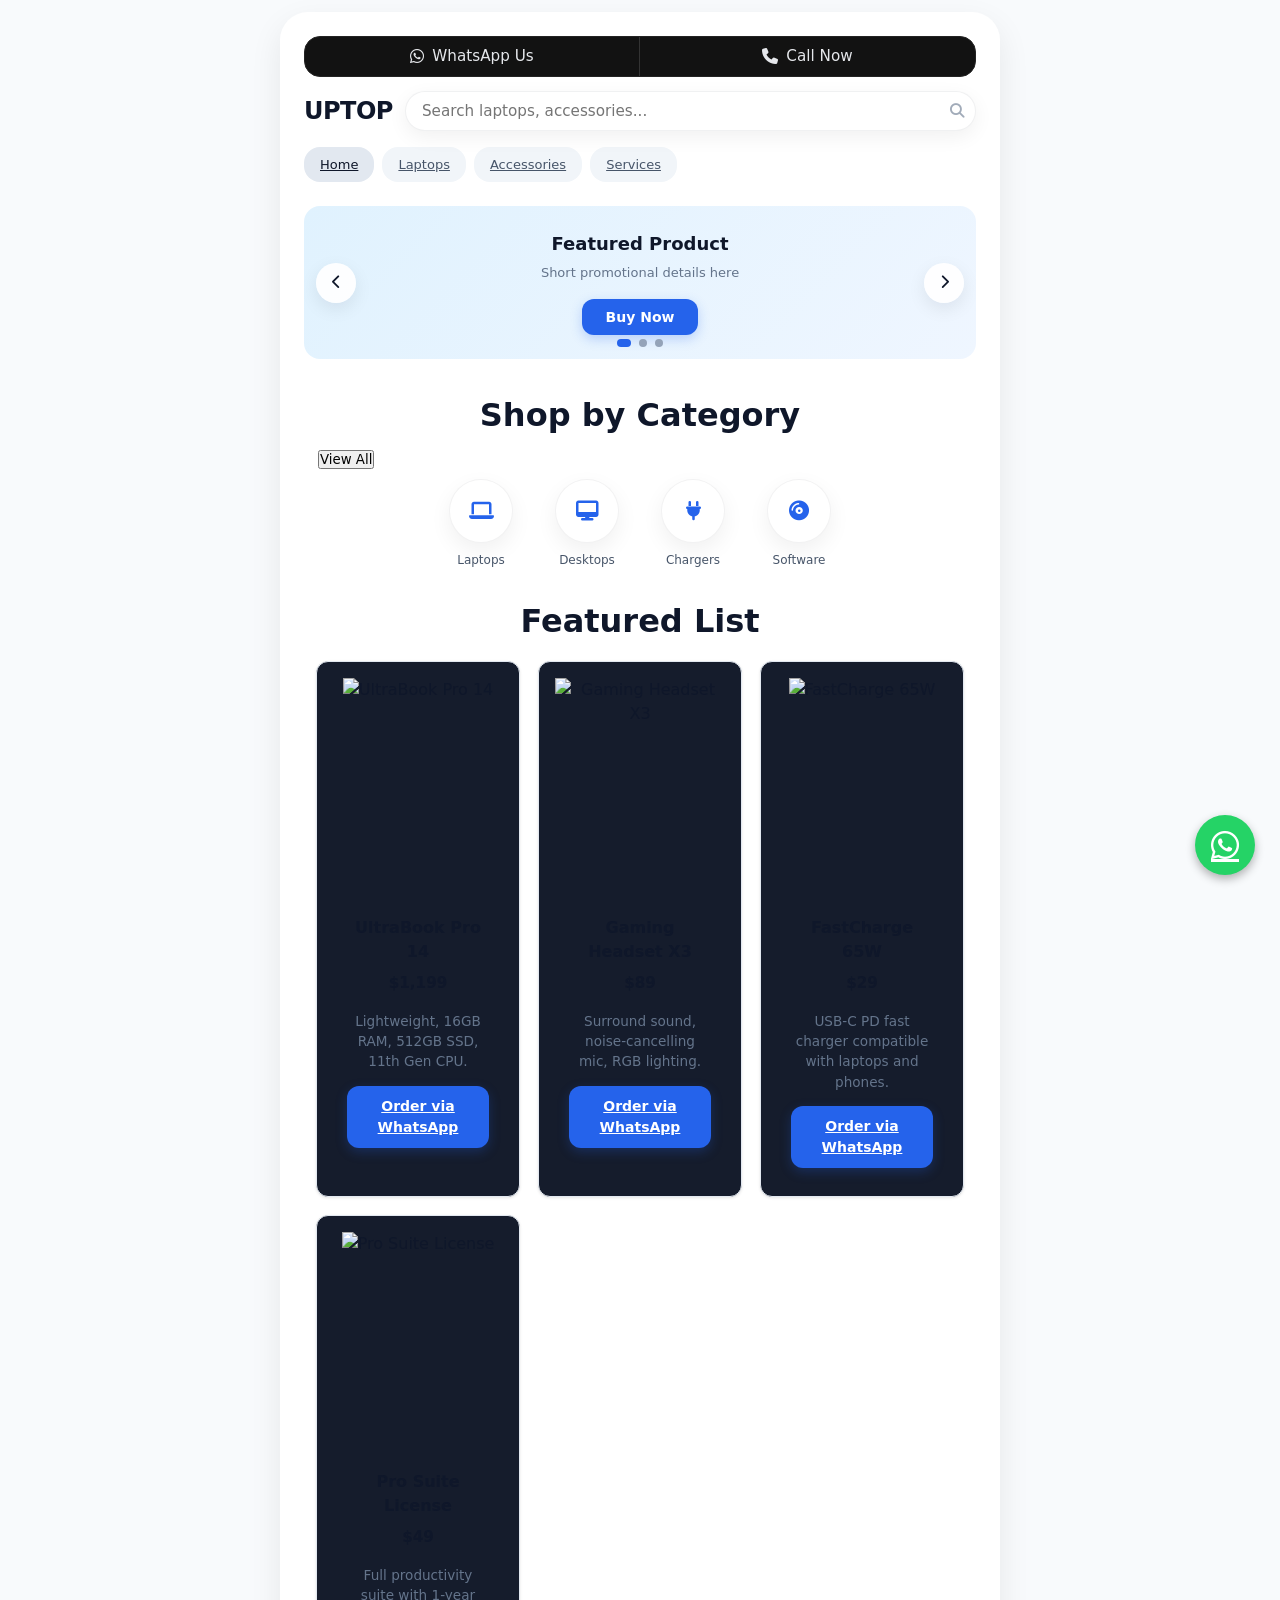
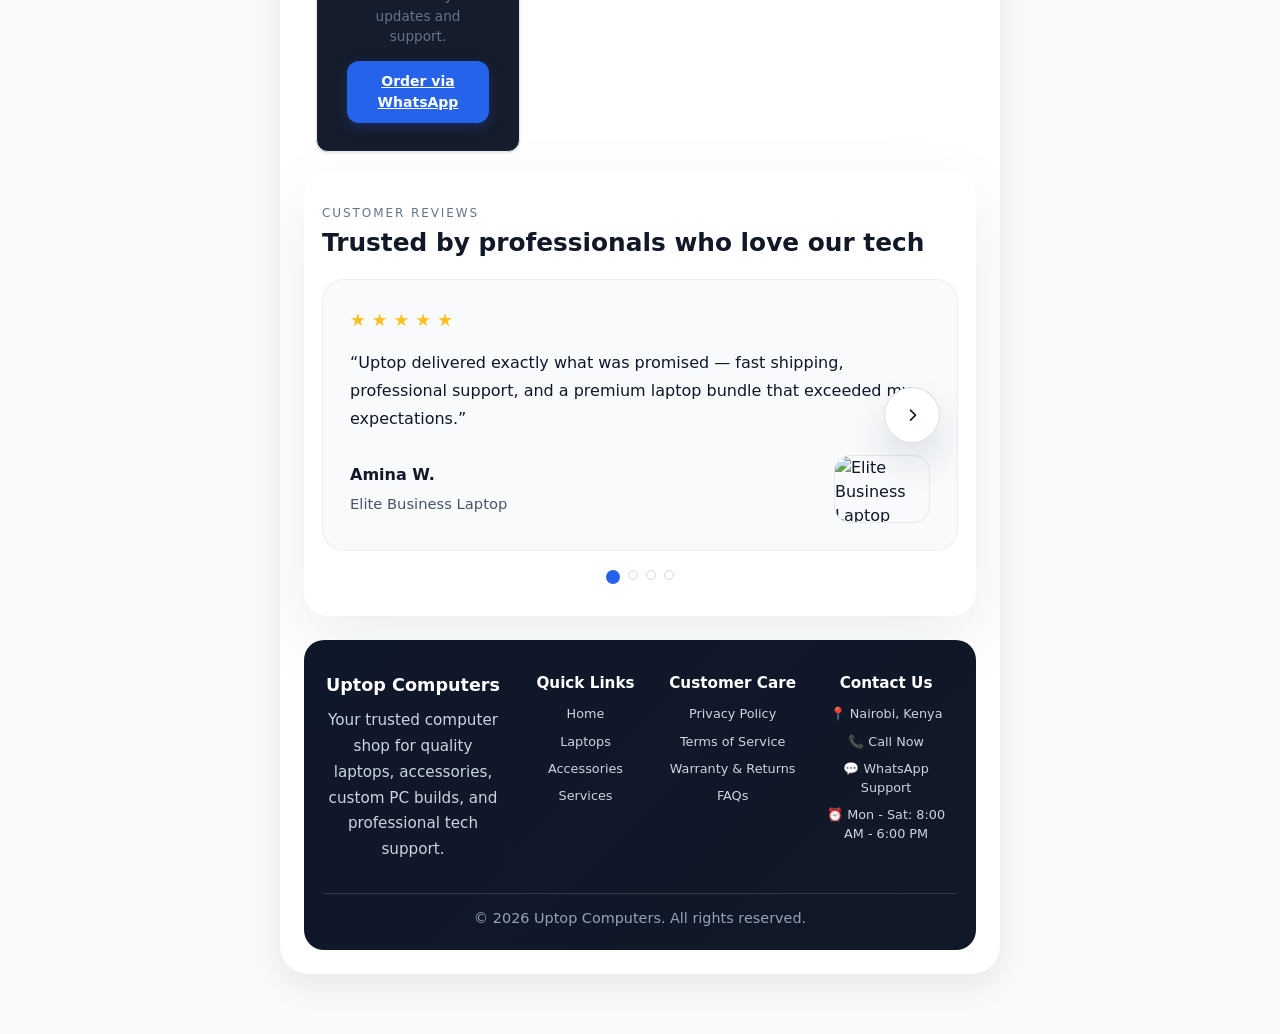
==== commit 25f0b48b: "perfect structures without css corection" ====
--- a/index.html
+++ b/index.html
@@ -3,7 +3,11 @@
   <head>
     <meta charset="UTF-8" />
     <meta name="viewport" content="width=device-width, initial-scale=1.0" />
-    <title>Uptop Mobile Wireframe</title>
+    <meta
+      name="description"
+      content="UpTop Computers is your trusted technology store in Kenya for genuine laptops, desktops, computer accessories, software, and professional IT services. Shop quality products at affordable prices with expert support and reliable customer service."
+    />
+    <title>Uptop Computers | Laptops & Tech Accessories in Nairobi</title>
     <link
       href="https://fonts.googleapis.com/css2?family=Inter:wght@400;500;600;700&display=swap"
       rel="stylesheet"
@@ -13,18 +17,19 @@
       href="https://cdnjs.cloudflare.com/ajax/libs/font-awesome/6.4.0/css/all.min.css"
     />
     <link rel="stylesheet" href="css/styles.css" />
+    <script src="jss/java.js" defer></script>
   </head>
   <body>
     <div class="app-container">
       <div class="top-contact-bar">
         <a
           class="contact-item contact-whatsapp"
-          href="https://wa.me/+254115369156"
+          href="https://wa.me/254115369156"
         >
           <i class="fa-brands fa-whatsapp"></i>
           <span>WhatsApp Us</span>
         </a>
-        <a class="contact-item contact-call" href="tel:+254115369156">
+        <a class="contact-item contact-call" href="tel:254115369156">
           <i class="fa-solid fa-phone"></i>
           <span>Call Now</span>
         </a>
@@ -44,10 +49,10 @@
       </header>
 
       <nav class="pills-nav">
+        <a class="pill-item active" href="index.html">Home</a>
         <a class="pill-item" href="laptops.html">Laptops</a>
-        <a class="pill-item" href="Accessories.html">Accessories</a>
-        <a class="pill-item active" href="services.html">Services</a>
-        <a class="pill-item" href="index.html">Home</a>
+        <a class="pill-item" href="accessories.html">Accessories</a>
+        <a class="pill-item" href="services.html">Services</a>
       </nav>
 
       <section class="carousel-container" id="carousel">
@@ -92,11 +97,24 @@
         </div>
       </section>
 
+      <!-- Shop by Category Section -->
       <section class="categories-section">
         <div class="section-header">
           <h3 class="section-title">Shop by Category</h3>
-          <button class="view-all" type="button" aria-expanded="false">View All</button>
-          <div class="view-all-overlay" id="viewAllOverlay" role="menu" aria-label="Category shortcuts">
+          <button
+            class="view-all"
+            id="viewAllBtn"
+            type="button"
+            aria-expanded="false"
+          >
+            View All
+          </button>
+          <div
+            class="view-all-overlay"
+            id="viewAllOverlay"
+            role="menu"
+            aria-label="Category shortcuts"
+          >
             <a href="laptops.html?category=business" role="menuitem">Business</a>
             <a href="laptops.html?category=personal" role="menuitem">Personal</a>
             <a href="laptops.html?category=gaming" role="menuitem">Gaming</a>
@@ -113,7 +131,7 @@
             <div class="icon-wrapper"><i class="fa-solid fa-desktop"></i></div>
             <span class="category-label">Desktops</span>
           </a>
-          <a href="Accessories.html?category=chargers" class="category-card">
+          <a href="accessories.html?category=chargers" class="category-card">
             <div class="icon-wrapper"><i class="fa-solid fa-plug"></i></div>
             <span class="category-label">Chargers</span>
           </a>
@@ -124,8 +142,9 @@
             <span class="category-label">Software</span>
           </a>
         </div>
-      </section>
-
+      </section> <!-- Added explicit section closure here -->
+
+      <!-- Featured List Section -->
       <section class="featured-section">
         <div class="section-header">
           <h3 class="section-title">Featured List</h3>
@@ -229,6 +248,7 @@
         </div>
       </section>
 
+      <!-- Customer Reviews Section -->
       <section class="review-carousel-section">
         <div class="review-carousel-header">
           <div>
@@ -247,8 +267,7 @@
           <div class="review-carousel-track">
             <article class="review-card active">
               <div class="review-stars">
-                <span>★</span><span>★</span><span>★</span><span>★</span
-                ><span>★</span>
+                <span>★</span><span>★</span><span>★</span><span>★</span><span>★</span>
               </div>
               <p class="review-quote">
                 “Uptop delivered exactly what was promised — fast shipping,
@@ -270,8 +289,7 @@
 
             <article class="review-card">
               <div class="review-stars">
-                <span>★</span><span>★</span><span>★</span><span>★</span
-                ><span>★</span>
+                <span>★</span><span>★</span><span>★</span><span>★</span><span>★</span>
               </div>
               <p class="review-quote">
                 “The accessory bundle was well chosen and the support team
@@ -292,8 +310,7 @@
 
             <article class="review-card">
               <div class="review-stars">
-                <span>★</span><span>★</span><span>★</span><span>★</span
-                ><span>★</span>
+                <span>★</span><span>★</span><span>★</span><span>★</span><span>★</span>
               </div>
               <p class="review-quote">
                 “My workstation feels complete now. The laptop stand and monitor
@@ -314,8 +331,7 @@
 
             <article class="review-card">
               <div class="review-stars">
-                <span>★</span><span>★</span><span>★</span><span>★</span
-                ><span>★</span>
+                <span>★</span><span>★</span><span>★</span><span>★</span><span>★</span>
               </div>
               <p class="review-quote">
                 “Excellent value and fast delivery. The keyboard and mouse set
@@ -347,54 +363,82 @@
           <button class="review-dot" aria-label="Review 4"></button>
         </div>
       </section>
-    </div>
-
-    <footer class="site-footer">
-      <div class="footer-container">
-        <div class="footer-col brand-col">
-          <h3 class="footer-logo">Uptop Computers</h3>
-          <p class="footer-desc">Your trusted computer shop for quality laptops, accessories, custom PC builds, and professional tech support.</p>
-          <div class="payment-methods">
-            <span>Accepted: M-Pesa | Card | Cash</span>
-          </div>
-        </div>
-
-        <div class="footer-col">
-          <h4>Quick Links</h4>
-          <ul>
-            <li><a href="index.html">Home</a></li>
-            <li><a href="laptops.html">Laptops</a></li>
-            <li><a href="Accessories.html">Accessories</a></li>
-            <li><a href="services.html">Services</a></li>
-          </ul>
-        </div>
-
-        <div class="footer-col">
-          <h4>Customer Care</h4>
-          <ul>
-            <li><a href="#privacy">Privacy Policy</a></li>
-            <li><a href="#terms">Terms of Service</a></li>
-            <li><a href="#warranty">Warranty & Returns</a></li>
-            <li><a href="#faq">FAQs</a></li>
-          </ul>
-        </div>
-
-        <div class="footer-col">
-          <h4>Contact Us</h4>
-          <ul class="contact-info">
-            <li>📍 Nairobi, Kenya</li>
-            <li>📞 +254 115 369 156</li>
-            <li>💬 <a href="https://wa.me/254115369156" target="_blank" rel="noopener">WhatsApp Support</a></li>
-            <li>⏰ Mon - Sat: 8:00 AM - 6:00 PM</li>
-          </ul>
-        </div>
-      </div>
-
-      <div class="footer-bottom">
-        <p>&copy; 2026 Uptop Computers. All rights reserved.</p>
-      </div>
-    </footer>
-
-    <script src="jss/java.js"></script>
+   <!-- floating whatsapp button -->
+     <a 
+     href="https://wa.me/254115369156?text=Hello%20Uptop%20Computers,%20I%20would%20like%20to%20place%20an%20order." 
+     class="floating-whatsapp" 
+   target="_blank" 
+   rel="noopener"
+   aria-label="Chat with us on WhatsApp"
+   >
+     <i class="fa-brands fa-whatsapp"></i>
+    </a>
+      
+   <!-- Footer included inside outer app wrapper -->
+      <footer class="site-footer">
+        <div class="footer-container">
+          <div class="footer-col brand-col">
+            <h3 class="footer-logo">Uptop Computers</h3>
+            <p class="footer-desc">
+              Your trusted computer shop for quality laptops, accessories, custom
+              PC builds, and professional tech support.
+            </p>
+          </div>
+
+          <div class="footer-col">
+            <h4>Quick Links</h4>
+            <ul>
+              <li><a href="index.html">Home</a></li>
+              <li><a href="laptops.html">Laptops</a></li>
+              <li><a href="accessories.html">Accessories</a></li>
+              <li><a href="services.html">Services</a></li>
+            </ul>
+          </div>
+
+          <div class="footer-col">
+            <h4>Customer Care</h4>
+            <ul>
+              <li><a href="#privacy">Privacy Policy</a></li>
+              <li><a href="#terms">Terms of Service</a></li>
+              <li><a href="#warranty">Warranty & Returns</a></li>
+              <li><a href="#faq">FAQs</a></li>
+            </ul>
+          </div>
+
+          <div class="footer-col">
+            <h4>Contact Us</h4>
+            <ul class="contact-info">
+              <li>📍 Nairobi, Kenya</li>
+              <li>
+                📞
+                <a href="tel:254115369156" target="_blank" rel="noopener"
+                  >Call Now</a
+                >
+              </li>
+              <li>
+                💬
+                <a
+                  href="https://wa.me/254115369156"
+                  target="_blank"
+                  rel="noopener"
+                  >WhatsApp Support</a
+                >
+              </li>
+              <li>⏰ Mon - Sat: 8:00 AM - 6:00 PM</li>
+            </ul>
+          </div>
+        </div>
+
+        <div class="footer-bottom">
+          <p>&copy; 2026 Uptop Computers. All rights reserved.</p>
+        </div>
+      </footer>
+   <!-- Scroll to top button -->
+  <button id="scrollTopBtn" class="scroll-top-btn" aria-label="Scroll to top">
+    <i class="fa-solid fa-chevron-up"></i>
+  </button>
+
+  <script src="jss/java.js"></script>
+</body>
   </body>
-</html>
+</html>
--- a/css/styles.css
+++ b/css/styles.css
@@ -2,456 +2,502 @@
    1. Global Resets & Base Styles
    ========================================================================== */
 * {
-    box-sizing: border-box;
-    margin: 0;
-    padding: 0;
-    font-family: 'Inter', -apple-system, BlinkMacSystemFont, sans-serif;
+  box-sizing: border-box;
+  margin: 0;
+  padding: 0;
+  font-family:
+    "Inter",
+    -apple-system,
+    BlinkMacSystemFont,
+    sans-serif;
 }
 
 html {
-    overflow-x: hidden;
+  overflow-x: hidden;
 }
 
 body {
-    background-color: #f4f6f8;
-    color: #1a202c;
-    display: flex;
-    justify-content: center;
-    align-items: flex-start;
-    min-height: 100vh;
-    padding: 20px 10px;
-    overflow-x: hidden;
+  background-color: #f4f6f8;
+  color: #1a202c;
+  display: flex;
+  justify-content: center;
+  align-items: flex-start;
+  min-height: 100vh;
+  padding: 20px 10px;
+  overflow-x: hidden;
 }
 
 :root {
-    --color-primary-blue: #2563eb;
-    --color-dark-blue: #1d4ed8;
-    --color-white: #ffffff;
-    --color-light-grey: #f8fafc;
-    --color-medium-grey: #64748b;
-    --color-dark-grey: #0f172a;
-    --color-whatsapp-green: #25d366;
+  --color-primary-blue: #2563eb;
+  --color-dark-blue: #1d4ed8;
+  --color-white: #ffffff;
+  --color-light-grey: #f8fafc;
+  --color-medium-grey: #64748b;
+  --color-dark-grey: #0f172a;
+  --color-whatsapp-green: #25d366;
 }
 
 /* Container to constrain mobile mockup while allowing responsive expansion */
 .app-container {
-    width: min(100%, 480px);
-    max-width: 480px;
-    margin: 0 auto;
-    background-color: #ffffff;
-    border-radius: 20px;
-    box-shadow: 0 10px 30px rgba(0, 0, 0, 0.08);
-    overflow: hidden;
-    padding: 16px;
-    transition: max-width 0.3s ease;
+  width: min(100%, 480px);
+  max-width: 480px;
+  margin: 0 auto;
+  background-color: #ffffff;
+  border-radius: 20px;
+  box-shadow: 0 10px 30px rgba(0, 0, 0, 0.08);
+  overflow: hidden;
+  padding: 16px;
+  transition: max-width 0.3s ease;
 }
 
 /* Featured product cards grid */
 .featured-grid {
-    display: grid;
-    grid-template-columns: 1fr;
-    gap: 18px;
-    padding: 8px 12px 20px;
+  display: grid;
+  grid-template-columns: 1fr;
+  gap: 18px;
+  padding: 8px 12px 20px;
 }
 
 .product-card {
-    display: flex;
-    flex-direction: column;
-    background: #ffffff;
-    border-radius: 12px;
-    overflow: hidden;
-    box-shadow: 0 10px 30px rgba(2,6,23,0.04);
-    border: 1px solid rgba(2,6,23,0.04);
+  display: flex;
+  flex-direction: column;
+  background: #ffffff;
+  border-radius: 12px;
+  overflow: hidden;
+  box-shadow: 0 10px 30px rgba(2, 6, 23, 0.04);
+  border: 1px solid rgba(2, 6, 23, 0.04);
 }
 
 .card-media img {
-    width: 100%;
-    height: 200px;
-    object-fit: cover;
-    display: block;
+  width: 100%;
+  height: 200px;
+  object-fit: cover;
+  display: block;
 }
 
 .card-body {
-    padding: 12px 14px;
-    display: flex;
-    flex-direction: column;
-    gap: 8px;
-}
-
-.product-name { font-size: 1rem; font-weight: 700; color: #0f172a; }
-.product-price { font-size: 0.95rem; color: #2563eb; font-weight: 700; }
-.product-details { font-size: 0.85rem; color: #64748b; }
-.product-meta { display: flex; align-items: center; justify-content: space-between; gap: 12px; margin-top: 6px; }
-.rating { color: #f59e0b; font-weight: 600; }
-.rating-count { color: #64748b; font-size: 0.85rem; margin-left: 6px; }
-.buy-btn { padding: 8px 12px; font-size: 0.85rem; border-radius: 8px; }
+  padding: 12px 14px;
+  display: flex;
+  flex-direction: column;
+  gap: 8px;
+}
+
+.product-name {
+  font-size: 1rem;
+  font-weight: 700;
+  color: #0f172a;
+}
+.product-price {
+  font-size: 0.95rem;
+  color: #2563eb;
+  font-weight: 700;
+}
+.product-details {
+  font-size: 0.85rem;
+  color: #64748b;
+}
+.product-meta {
+  display: flex;
+  align-items: center;
+  justify-content: space-between;
+  gap: 12px;
+  margin-top: 6px;
+}
+.rating {
+  color: #f59e0b;
+  font-weight: 600;
+}
+.rating-count {
+  color: #64748b;
+  font-size: 0.85rem;
+  margin-left: 6px;
+}
+.buy-btn {
+  padding: 8px 12px;
+  font-size: 0.85rem;
+  border-radius: 8px;
+}
 
 /* Desktop: multi-column grid and horizontal card layout */
 @media (min-width: 720px) {
-    .featured-grid { grid-template-columns: repeat(2, 1fr); }
+  .featured-grid {
+    grid-template-columns: repeat(2, 1fr);
+  }
 }
 
 @media (min-width: 1100px) {
-    .featured-grid { grid-template-columns: repeat(3, 1fr); }
-    .card-media img { height: 220px; }
-    /* allow horizontal card layout */
-    .product-card { flex-direction: column; }
+  .featured-grid {
+    grid-template-columns: repeat(3, 1fr);
+  }
+  .card-media img {
+    height: 220px;
+  }
+  /* allow horizontal card layout */
+  .product-card {
+    flex-direction: column;
+  }
 }
 
 /* Expand app-container on larger viewports so grid can breathe */
 @media (min-width: 720px) {
-    .app-container { max-width: 900px; }
+  .app-container {
+    max-width: 900px;
+  }
 }
 
 @media (min-width: 1200px) {
-    .app-container { max-width: 1200px; }
+  .app-container {
+    max-width: 1200px;
+  }
 }
 
 @media (max-width: 768px) {
-    body {
-        padding: 12px 8px;
-    }
-
-    .app-container {
-        width: 100%;
-        max-width: 100%;
-        border-radius: 16px;
-        padding: 12px;
-    }
-
-    .top-contact-bar {
-        flex-direction: column;
-    }
-
-    .top-contact-bar .contact-item {
-        width: 100%;
-        justify-content: center;
-    }
-
-    .header {
-        flex-wrap: wrap;
-        gap: 10px;
-    }
-
-    .search-container {
-        order: 3;
-        flex-basis: 100%;
-    }
-
-    .categories-grid {
-        gap: 12px;
-    }
-
-    .category-card {
-        width: 72px;
-    }
-
-    .featured-grid {
-        padding: 8px 0 20px;
-    }
+  body {
+    padding: 12px 8px;
+  }
+
+  .app-container {
+    width: 100%;
+    max-width: 100%;
+    border-radius: 16px;
+    padding: 12px;
+  }
+
+  .top-contact-bar {
+    flex-direction: column;
+  }
+
+  .top-contact-bar .contact-item {
+    width: 100%;
+    justify-content: center;
+  }
+
+  .header {
+    flex-wrap: wrap;
+    gap: 10px;
+  }
+
+  .search-container {
+    order: 3;
+    flex-basis: 100%;
+  }
+
+  .categories-grid {
+    gap: 12px;
+  }
+
+  .category-card {
+    width: 72px;
+  }
+
+  .featured-grid {
+    padding: 8px 0 20px;
+  }
 }
 
 @media (max-width: 560px) {
-    body {
-        padding: 8px;
-    }
-
-    .app-container {
-        padding: 10px;
-        border-radius: 14px;
-    }
-
-    .header {
-        margin-bottom: 12px;
-    }
-
-    .brand-logo {
-        font-size: 1.1rem;
-    }
-
-    .search-input {
-        height: 38px;
-        font-size: 0.9rem;
-    }
-
-    .categories-grid {
-        gap: 10px;
-    }
-
-    .category-card {
-        width: 62px;
-        font-size: 0.8rem;
-    }
-
-    .icon-wrapper {
-        width: 54px;
-        height: 54px;
-    }
-
-    .product-card {
-        border-radius: 10px;
-    }
-
-    .buy-btn {
-        width: 100%;
-        justify-content: center;
-    }
+  body {
+    padding: 8px;
+  }
+
+  .app-container {
+    padding: 10px;
+    border-radius: 14px;
+  }
+
+  .header {
+    margin-bottom: 12px;
+  }
+
+  .brand-logo {
+    font-size: 1.1rem;
+  }
+
+  .search-input {
+    height: 38px;
+    font-size: 0.9rem;
+  }
+
+  .categories-grid {
+    gap: 10px;
+  }
+
+  .category-card {
+    width: 62px;
+    font-size: 0.8rem;
+  }
+
+  .icon-wrapper {
+    width: 54px;
+    height: 54px;
+  }
+
+  .product-card {
+    border-radius: 10px;
+  }
+
+  .buy-btn {
+    width: 100%;
+    justify-content: center;
+  }
 }
 
 @media (max-width: 420px) {
-    .top-contact-bar .contact-item {
-        font-size: 0.85rem;
-        padding: 8px;
-    }
-
-    .product-name {
-        font-size: 0.95rem;
-    }
-
-    .product-price {
-        font-size: 0.9rem;
-    }
+  .top-contact-bar .contact-item {
+    font-size: 0.85rem;
+    padding: 8px;
+  }
+
+  .product-name {
+    font-size: 0.95rem;
+  }
+
+  .product-price {
+    font-size: 0.9rem;
+  }
 }
 
 .top-contact-bar {
-    display: flex;
-    align-items: center;
-    justify-content: center;
-    width: 100%;
-    margin-bottom: 14px;
-    background-color: #121212;
-    border: 1px solid #232323;
-    border-radius: 16px;
-    overflow: hidden;
+  display: flex;
+  align-items: center;
+  justify-content: center;
+  width: 100%;
+  margin-bottom: 14px;
+  background-color: #121212;
+  border: 1px solid #232323;
+  border-radius: 16px;
+  overflow: hidden;
 }
 
 .top-contact-bar .contact-item {
-    flex: 1 1 50%;
-    display: flex;
-    align-items: center;
-    justify-content: center;
-    gap: 8px;
-    padding: 8px 10px;
-    color: #e5e7eb;
-    text-decoration: none;
-    font-size: 0.95rem;
-    transition: background-color 0.2s ease, color 0.2s ease;
+  flex: 1 1 50%;
+  display: flex;
+  align-items: center;
+  justify-content: center;
+  gap: 8px;
+  padding: 8px 10px;
+  color: #e5e7eb;
+  text-decoration: none;
+  font-size: 0.95rem;
+  transition:
+    background-color 0.2s ease,
+    color 0.2s ease;
 }
 
 .top-contact-bar .contact-item:hover,
 .top-contact-bar .contact-item:focus-visible {
-    background-color: rgba(255, 255, 255, 0.05);
-    color: #ffffff;
+  background-color: rgba(255, 255, 255, 0.05);
+  color: #ffffff;
 }
 
 .top-contact-bar .contact-whatsapp {
-    border-right: 1px solid #333333;
+  border-right: 1px solid #333333;
 }
 
 .top-contact-bar .contact-item i {
-    font-size: 1rem;
+  font-size: 1rem;
 }
 
 .cart-btn {
-    display: inline-flex;
-    align-items: center;
-    justify-content: center;
-    gap: 6px;
-    padding: 8px 10px;
-    background-color: #2563eb;
-    color: #ffffff;
-    border-radius: 12px;
-    text-decoration: none;
-    font-size: 0.9rem;
+  display: inline-flex;
+  align-items: center;
+  justify-content: center;
+  gap: 6px;
+  padding: 8px 10px;
+  background-color: #2563eb;
+  color: #ffffff;
+  border-radius: 12px;
+  text-decoration: none;
+  font-size: 0.9rem;
 }
 
 .cart-count {
-    display: inline-flex;
-    align-items: center;
-    justify-content: center;
-    width: 22px;
-    height: 22px;
-    border-radius: 9999px;
-    background: #ffffff;
-    color: #2563eb;
-    font-size: 0.75rem;
-    font-weight: 700;
+  display: inline-flex;
+  align-items: center;
+  justify-content: center;
+  width: 22px;
+  height: 22px;
+  border-radius: 9999px;
+  background: #ffffff;
+  color: #2563eb;
+  font-size: 0.75rem;
+  font-weight: 700;
 }
 
 .header {
-    display: flex;
-    align-items: center;
-    justify-content: space-between;
-    gap: 12px;
-    margin-bottom: 16px;
+  display: flex;
+  align-items: center;
+  justify-content: space-between;
+  gap: 12px;
+  margin-bottom: 16px;
 }
 
 .brand-logo {
-    font-size: 1.25rem;
-    font-weight: 700;
-    color: #0f172a;
+  font-size: 1.25rem;
+  font-weight: 700;
+  color: #0f172a;
 }
 
 .search-container {
-    position: relative;
-    flex: 1 1 100%;
-    max-width: 100%;
-    min-width: 0;
+  position: relative;
+  flex: 1 1 100%;
+  max-width: 100%;
+  min-width: 0;
 }
 
 .search-input {
-    width: 100%;
-    height: 40px;
-    padding: 8px 44px 8px 16px;
-    background-color: #ffffff;
-    border: 1px solid rgba(15,23,42,0.06);
-    border-radius: 9999px;
-    font-size: 0.95rem;
-    outline: none;
-    transition: all 0.18s ease;
-    box-shadow: 0 6px 20px rgba(2,6,23,0.06);
+  width: 100%;
+  height: 40px;
+  padding: 8px 44px 8px 16px;
+  background-color: #ffffff;
+  border: 1px solid rgba(15, 23, 42, 0.06);
+  border-radius: 9999px;
+  font-size: 0.95rem;
+  outline: none;
+  transition: all 0.18s ease;
+  box-shadow: 0 6px 20px rgba(2, 6, 23, 0.06);
 }
 
 .search-input:focus {
-    border-color: #2563eb;
-    background-color: #ffffff;
+  border-color: #2563eb;
+  background-color: #ffffff;
 }
 
 .search-icon {
-    position: absolute;
-    right: 12px;
-    top: 50%;
-    transform: translateY(-50%);
-    color: #64748b;
-    font-size: 0.875rem;
-    pointer-events: none;
+  position: absolute;
+  right: 12px;
+  top: 50%;
+  transform: translateY(-50%);
+  color: #64748b;
+  font-size: 0.875rem;
+  pointer-events: none;
 }
 
 .search-suggestions {
-    position: absolute;
-    top: calc(100% + 8px);
-    left: 0;
-    right: 0;
-    background: var(--color-white);
-    border: 1px solid rgba(15,23,42,0.08);
-    border-radius: 12px;
-    box-shadow: 0 12px 30px rgba(15,23,42,0.12);
-    z-index: 1200;
-    display: none;
-    overflow: hidden;
+  position: absolute;
+  top: calc(100% + 8px);
+  left: 0;
+  right: 0;
+  background: var(--color-white);
+  border: 1px solid rgba(15, 23, 42, 0.08);
+  border-radius: 12px;
+  box-shadow: 0 12px 30px rgba(15, 23, 42, 0.12);
+  z-index: 1200;
+  display: none;
+  overflow: hidden;
 }
 
 .search-suggestions.show {
-    display: block;
+  display: block;
 }
 
 .search-suggestions a {
-    display: block;
-    padding: 10px 12px;
-    color: var(--color-dark-grey);
-    text-decoration: none;
-    font-size: 0.9rem;
+  display: block;
+  padding: 10px 12px;
+  color: var(--color-dark-grey);
+  text-decoration: none;
+  font-size: 0.9rem;
 }
 
 .search-suggestions a:hover {
-    background: var(--color-light-grey);
+  background: var(--color-light-grey);
 }
 
 .menu-btn {
-    background: none;
-    border: none;
-    font-size: 1.25rem;
-    color: #0f172a;
-    cursor: pointer;
+  background: none;
+  border: none;
+  font-size: 1.25rem;
+  color: #0f172a;
+  cursor: pointer;
 }
 
 /* ==========================================================================
    Shop by Category - icon grid like reference image
    ========================================================================== */
 .categories-section {
-    padding: 8px 14px 20px;
+  padding: 8px 14px 20px;
 }
 
 .categories-grid {
-    display: flex;
-    gap: 22px;
-    justify-content: center;
-    align-items: center;
-    padding: 8px 4px;
-    flex-wrap: wrap;
+  display: flex;
+  gap: 22px;
+  justify-content: center;
+  align-items: center;
+  padding: 8px 4px;
+  flex-wrap: wrap;
 }
 
 .category-card {
-    display: flex;
-    flex-direction: column;
-    align-items: center;
-    gap: 8px;
-    text-decoration: none;
-    color: #0f172a;
-    width: 84px;
+  display: flex;
+  flex-direction: column;
+  align-items: center;
+  gap: 8px;
+  text-decoration: none;
+  color: #0f172a;
+  width: 84px;
 }
 
 .icon-wrapper {
+  width: 64px;
+  height: 64px;
+  border-radius: 50%;
+  background: #ffffff;
+  display: flex;
+  align-items: center;
+  justify-content: center;
+  box-shadow: 0 8px 22px rgba(2, 6, 23, 0.06);
+  border: 1px solid rgba(2, 6, 23, 0.05);
+  font-size: 1.25rem;
+  color: #2563eb;
+}
+
+.category-label {
+  font-size: 0.75rem;
+  color: #475569;
+  text-align: center;
+}
+
+@media (max-width: 420px) {
+  .categories-grid {
+    gap: 14px;
+    padding: 8px 0;
+  }
+
+  .category-card {
+    width: 70px;
+    gap: 6px;
+  }
+
+  .icon-wrapper {
+    width: 52px;
+    height: 52px;
+    font-size: 1.05rem;
+  }
+
+  .category-label {
+    font-size: 0.68rem;
+  }
+}
+
+@media (max-width: 360px) {
+  .categories-grid {
+    gap: 10px;
+  }
+
+  .category-card {
     width: 64px;
-    height: 64px;
-    border-radius: 50%;
-    background: #ffffff;
-    display: flex;
-    align-items: center;
-    justify-content: center;
-    box-shadow: 0 8px 22px rgba(2,6,23,0.06);
-    border: 1px solid rgba(2,6,23,0.05);
-    font-size: 1.25rem;
-    color: #2563eb;
-}
-
-.category-label {
-    font-size: 0.75rem;
-    color: #475569;
-    text-align: center;
-}
-
-@media (max-width: 420px) {
-    .categories-grid {
-        gap: 14px;
-        padding: 8px 0;
-    }
-
-    .category-card {
-        width: 70px;
-        gap: 6px;
-    }
-
-    .icon-wrapper {
-        width: 52px;
-        height: 52px;
-        font-size: 1.05rem;
-    }
-
-    .category-label {
-        font-size: 0.68rem;
-    }
-}
-
-@media (max-width: 360px) {
-    .categories-grid {
-        gap: 10px;
-    }
-
-    .category-card {
-        width: 64px;
-        gap: 5px;
-    }
-
-    .icon-wrapper {
-        width: 48px;
-        height: 48px;
-        font-size: 1rem;
-    }
-
-    .category-label {
-        font-size: 0.65rem;
-    }
+    gap: 5px;
+  }
+
+  .icon-wrapper {
+    width: 48px;
+    height: 48px;
+    font-size: 1rem;
+  }
+
+  .category-label {
+    font-size: 0.65rem;
+  }
 }
 
 /* ==========================================================================
@@ -467,8 +513,8 @@
   --text-dark: #0f172a;
   --text-muted: #64748b;
   --border-color: #e2e8f0;
-  --shadow-sm: 0 1px 3px rgba(0,0,0,0.1);
-  --shadow-md: 0 4px 12px rgba(0,0,0,0.06);
+  --shadow-sm: 0 1px 3px rgba(0, 0, 0, 0.1);
+  --shadow-md: 0 4px 12px rgba(0, 0, 0, 0.06);
   --radius-lg: 16px;
   --radius-md: 10px;
   --radius-sm: 6px;
@@ -478,7 +524,16 @@
 body.accessories-page {
   background-color: var(--bg-color);
   color: var(--text-dark);
-  font-family: system-ui, -apple-system, BlinkMacSystemFont, 'Segoe UI', Roboto, Oxygen, Ubuntu, Cantarell, sans-serif;
+  font-family:
+    system-ui,
+    -apple-system,
+    BlinkMacSystemFont,
+    "Segoe UI",
+    Roboto,
+    Oxygen,
+    Ubuntu,
+    Cantarell,
+    sans-serif;
   line-height: 1.5;
   -webkit-font-smoothing: antialiased;
 }
@@ -741,7 +796,7 @@
   font-weight: bold;
   cursor: pointer;
   box-shadow: 0 4px 14px rgba(0, 0, 0, 0.2);
-  display: opacity;
+  display: block;
   opacity: 0;
   visibility: hidden;
   transition: var(--transition);
@@ -777,8 +832,8 @@
   gap: 12px;
   margin-bottom: 20px;
   padding: 14px 18px;
-  background: rgba(255,255,255,0.9);
-  border: 1px solid rgba(15,23,42,0.08);
+  background: rgba(255, 255, 255, 0.9);
+  border: 1px solid rgba(15, 23, 42, 0.08);
   border-radius: 18px;
   box-shadow: 0 10px 30px rgba(15, 23, 42, 0.06);
 }
@@ -830,7 +885,7 @@
 body.services-page .services-section,
 body.services-page .process-section {
   background: #ffffff;
-  border: 1px solid rgba(15,23,42,0.06);
+  border: 1px solid rgba(15, 23, 42, 0.06);
   border-radius: 20px;
   padding: 24px;
   box-shadow: 0 10px 30px rgba(15, 23, 42, 0.05);
@@ -902,7 +957,7 @@
 
 body.services-page .service-card {
   background: #f8fbff;
-  border: 1px solid rgba(15,23,42,0.06);
+  border: 1px solid rgba(15, 23, 42, 0.06);
   border-radius: 16px;
   padding: 18px;
   display: flex;
@@ -1054,7 +1109,7 @@
 .footer-bottom {
   margin-top: 20px;
   padding-top: 14px;
-  border-top: 1px solid rgba(255,255,255,0.15);
+  border-top: 1px solid rgba(255, 255, 255, 0.15);
   text-align: center;
   font-size: 0.9rem;
   color: #94a3b8;
@@ -1220,2149 +1275,2455 @@
    3. Pills Navigation / Filter Tabs
    ========================================================================== */
 .pills-nav {
-    display: flex;
-    gap: 8px;
-    overflow-x: auto;
-    padding-bottom: 8px;
-    margin-bottom: 16px;
-    scrollbar-width: none;
-    /* Firefox */
+  display: flex;
+  gap: 8px;
+  overflow-x: auto;
+  padding-bottom: 8px;
+  margin-bottom: 16px;
+  scrollbar-width: none;
+  /* Firefox */
 }
 
 .pills-nav::-webkit-scrollbar {
-    display: none;
-    /* Chrome/Safari */
+  display: none;
+  /* Chrome/Safari */
 }
 
 .pill-item {
-    white-space: nowrap;
-    padding: 8px 16px;
-    background-color: #f1f5f9;
-    border-radius: 16px;
-    font-size: 0.8125rem;
-    font-weight: 500;
-    color: #475569;
-    cursor: pointer;
-    border: none;
-    transition: background 0.2s, color 0.2s;
+  white-space: nowrap;
+  padding: 8px 16px;
+  background-color: #f1f5f9;
+  border-radius: 16px;
+  font-size: 0.8125rem;
+  font-weight: 500;
+  color: #475569;
+  cursor: pointer;
+  border: none;
+  transition:
+    background 0.2s,
+    color 0.2s;
 }
 
 .pill-item.active,
 .pill-item:hover {
-    background-color: #e2e8f0;
-    color: #0f172a;
+  background-color: #e2e8f0;
+  color: #0f172a;
 }
 
 /* ==========================================================================
    4. Banner Carousel Section
    ========================================================================== */
 .carousel-container {
+  position: relative;
+  width: 100%;
+  border-radius: 16px;
+  overflow: hidden;
+  background: linear-gradient(135deg, #e0f2fe 0%, #eff6ff 100%);
+  margin-bottom: 24px;
+}
+
+.carousel-track {
+  display: flex;
+  transition: transform 0.5s ease-in-out;
+  width: 100%;
+}
+
+.carousel-slide {
+  min-width: 100%;
+  padding: 24px 16px;
+  text-align: center;
+  display: flex;
+  flex-direction: column;
+  align-items: center;
+  justify-content: center;
+  box-sizing: border-box;
+}
+
+.carousel-title {
+  font-size: 1.125rem;
+  font-weight: 700;
+  color: #0f172a;
+  margin-bottom: 6px;
+}
+
+.carousel-subtitle {
+  font-size: 0.8125rem;
+  color: #64748b;
+  margin-bottom: 16px;
+}
+
+.btn-primary {
+  background-color: #2563eb;
+  color: #ffffff;
+  border: none;
+  padding: 10px 24px;
+  border-radius: 12px;
+  font-size: 0.875rem;
+  font-weight: 600;
+  cursor: pointer;
+  box-shadow: 0 4px 12px rgba(37, 99, 235, 0.25);
+  transition: background-color 0.2s ease;
+}
+
+.btn-primary:hover {
+  background-color: #1d4ed8;
+}
+
+/* Carousel Controls */
+.carousel-arrow {
+  position: absolute;
+  top: 50%;
+  transform: translateY(-50%);
+  background: rgba(255, 255, 255, 0.95);
+  border: none;
+  width: 40px;
+  height: 40px;
+  display: flex;
+  align-items: center;
+  justify-content: center;
+  border-radius: 9999px;
+  box-shadow: 0 6px 18px rgba(2, 6, 23, 0.08);
+  cursor: pointer;
+  z-index: 10;
+}
+
+.carousel-arrow i {
+  color: #0f172a;
+  font-size: 0.9rem;
+}
+
+.carousel-arrow.prev {
+  left: 12px;
+}
+.carousel-arrow.next {
+  right: 12px;
+}
+
+.carousel-dots {
+  position: absolute;
+  left: 50%;
+  transform: translateX(-50%);
+  bottom: 12px;
+  display: flex;
+  gap: 8px;
+}
+.dot {
+  width: 8px;
+  height: 8px;
+  background: #94a3b8;
+  border-radius: 50%;
+  display: inline-block;
+}
+.dot.active {
+  width: 14px;
+  background: #2563eb;
+  border-radius: 6px;
+}
+
+.review-carousel-section {
+  background: #ffffff;
+  padding: 32px 18px;
+  border-radius: 24px;
+  box-shadow: 0 24px 70px rgba(15, 23, 42, 0.08);
+  margin-bottom: 24px;
+}
+
+.review-carousel-header {
+  margin-bottom: 22px;
+}
+
+.review-section-label {
+  color: #64748b;
+  text-transform: uppercase;
+  letter-spacing: 0.16em;
+  font-size: 0.75rem;
+  margin-bottom: 6px;
+}
+
+.review-section-title {
+  font-size: 1.55rem;
+  line-height: 1.2;
+  color: #111827;
+  margin: 0;
+}
+
+.review-carousel-shell {
+  position: relative;
+  display: flex;
+  align-items: center;
+  justify-content: center;
+  overflow: hidden;
+}
+
+.review-carousel-track {
+  display: flex;
+  width: 100%;
+  scroll-snap-type: x mandatory;
+  gap: 18px;
+  transition: transform 0.45s ease;
+  will-change: transform;
+  align-items: stretch;
+}
+
+.review-card {
+  /* Make card sizing stable so JS can measure exact widths */
+  min-width: 100%;
+  flex: 0 0 auto;
+  width: 100%;
+  box-sizing: border-box;
+  flex-shrink: 0;
+  background: #f8fafc;
+  border-radius: 22px;
+  padding: 28px;
+  box-shadow: inset 0 0 0 1px rgba(15, 23, 42, 0.05);
+  opacity: 0.65;
+  transform: scale(0.98);
+  transition:
+    transform 0.3s ease,
+    opacity 0.3s ease;
+  scroll-snap-align: center;
+}
+
+.review-card.active {
+  opacity: 1;
+  transform: scale(1);
+}
+
+.review-stars {
+  display: flex;
+  align-items: center;
+  gap: 6px;
+  margin-bottom: 16px;
+  color: #fbbf24;
+  font-size: 1.1rem;
+}
+
+.review-quote {
+  font-size: 1rem;
+  line-height: 1.75;
+  color: #0f172a;
+  margin-bottom: 22px;
+  max-width: 680px;
+}
+
+.review-footer {
+  display: flex;
+  align-items: center;
+  justify-content: space-between;
+  gap: 16px;
+}
+
+.reviewer-copy {
+  display: flex;
+  flex-direction: column;
+  gap: 6px;
+}
+
+.reviewer-name {
+  font-weight: 700;
+  font-size: 1rem;
+  color: #111827;
+}
+
+.review-product {
+  font-size: 0.92rem;
+  color: #475569;
+}
+
+.review-thumb {
+  width: 96px;
+  height: 68px;
+  object-fit: cover;
+  border-radius: 16px;
+  border: 1px solid rgba(15, 23, 42, 0.08);
+}
+
+.review-arrow {
+  position: absolute;
+  top: 50%;
+  transform: translateY(-50%);
+  width: 46px;
+  height: 46px;
+  border-radius: 50%;
+  border: 1px solid rgba(15, 23, 42, 0.14);
+  background: #ffffff;
+  color: #111827;
+  display: inline-flex;
+  align-items: center;
+  justify-content: center;
+  box-shadow: 0 14px 28px rgba(15, 23, 42, 0.1);
+  cursor: pointer;
+  transition:
+    transform 0.2s ease,
+    background 0.2s ease;
+}
+
+.review-arrow:hover {
+  transform: translateY(-50%) scale(1.05);
+  background: #f8fafc;
+}
+
+.review-prev {
+  left: -12px;
+}
+
+.review-next {
+  right: -12px;
+}
+
+/* Responsive arrow sizing & placement */
+@media (max-width: 680px) {
+  .review-arrow {
+    width: 40px;
+    height: 40px;
+    box-shadow: 0 8px 18px rgba(15, 23, 42, 0.08);
+  }
+
+  .review-prev {
+    left: 8px;
+  }
+  .review-next {
+    right: 8px;
+  }
+}
+
+@media (max-width: 420px) {
+  .review-arrow {
+    width: 36px;
+    height: 36px;
+    font-size: 0.85rem;
+  }
+
+  .review-prev {
+    left: 6px;
+  }
+  .review-next {
+    right: 6px;
+  }
+}
+
+@media (min-width: 920px) {
+  .review-arrow {
+    width: 56px;
+    height: 56px;
+    box-shadow: 0 20px 40px rgba(15, 23, 42, 0.12);
+  }
+
+  .review-prev {
+    left: 18px;
+  }
+  .review-next {
+    right: 18px;
+  }
+}
+
+.review-dots {
+  margin-top: 18px;
+  display: flex;
+  justify-content: center;
+  gap: 8px;
+}
+
+.review-dot {
+  width: 10px;
+  height: 10px;
+  border-radius: 50%;
+  border: 1px solid rgba(15, 23, 42, 0.16);
+  background: transparent;
+  cursor: pointer;
+  transition: all 0.2s ease;
+}
+
+.review-dot.active {
+  width: 14px;
+  height: 14px;
+  background: #2563eb;
+  border-color: transparent;
+}
+
+@media (max-width: 920px) {
+  .review-section-title {
+    font-size: 1.35rem;
+  }
+
+  .review-card {
+    padding: 24px;
+  }
+
+  .review-thumb {
+    width: 82px;
+    height: 62px;
+  }
+}
+
+@media (max-width: 680px) {
+  .review-carousel-section {
+    padding: 24px 14px;
+  }
+
+  .review-carousel-shell {
+    flex-direction: column;
+  }
+
+  .review-arrow {
     position: relative;
-    width: 100%;
-    border-radius: 16px;
-    overflow: hidden;
-    background: linear-gradient(135deg, #e0f2fe 0%, #eff6ff 100%);
-    margin-bottom: 24px;
-}
-
-.carousel-track {
-    display: flex;
-    transition: transform 0.5s ease-in-out;
-    width: 100%;
-}
-
-.carousel-slide {
-    min-width: 100%;
-    padding: 24px 16px;
-    text-align: center;
+    top: auto;
+    transform: none;
+    margin: 12px 0 0;
+  }
+
+  .review-prev,
+  .review-next {
+    left: auto;
+    right: auto;
+  }
+
+  .review-footer {
+    flex-direction: column;
+    align-items: flex-start;
+  }
+}
+
+/* ==========================================================================
+       1. Base & Global Styles  this is for the laptops page
+       ========================================================================== */
+* {
+  box-sizing: border-box;
+  margin: 0;
+  padding: 0;
+  font-family:
+    "Inter",
+    -apple-system,
+    BlinkMacSystemFont,
+    sans-serif;
+}
+
+body {
+  background-color: #f1f5f9;
+  color: #0f172a;
+  display: flex;
+  justify-content: center;
+  align-items: flex-start;
+  min-height: 100vh;
+  padding: 12px 6px;
+}
+
+/* Outer layout wrapper */
+.app-container {
+  width: 100%;
+  max-width: 480px;
+  /* Base container size for typical mobile view */
+  background-color: #ffffff;
+  border-radius: 28px;
+  box-shadow: 0 12px 32px rgba(0, 0, 0, 0.08);
+  padding: 18px 14px;
+  overflow: hidden;
+  transition: max-width 0.3s cubic-bezier(0.4, 0, 0.2, 1);
+}
+
+/* ==========================================================================
+       2. Header & Action Navigation
+       ========================================================================== */
+.header {
+  display: flex;
+  justify-content: space-between;
+  align-items: center;
+  margin-bottom: 16px;
+}
+
+.brand-logo {
+  display: flex;
+  align-items: center;
+  gap: 0.75rem;
+  font-size: 1.5rem;
+  font-weight: 800;
+  letter-spacing: -0.5px;
+  color: #0f172a;
+}
+
+.logo-mark {
+  width: 32px;
+  height: 32px;
+  border-radius: 10px;
+  background-color: #0f172a;
+  flex-shrink: 0;
+}
+
+.header-actions {
+  display: flex;
+  align-items: center;
+  gap: 12px;
+}
+
+.icon-btn {
+  background: none;
+  border: none;
+  font-size: 1.125rem;
+  color: #1e293b;
+  cursor: pointer;
+  padding: 4px;
+  transition: transform 0.15s ease;
+}
+
+.icon-btn:active {
+  transform: scale(0.9);
+}
+
+.btn-home {
+  display: inline-flex;
+  align-items: center;
+  justify-content: center;
+  padding: 8px 12px;
+  border-radius: 999px;
+  border: 1px solid #cbd5e1;
+  background-color: #ffffff;
+  color: #0f172a;
+  font-size: 0.8125rem;
+  font-weight: 700;
+  text-decoration: none;
+  transition:
+    background-color 0.2s ease,
+    color 0.2s ease;
+}
+
+.btn-home:hover {
+  background-color: #0f172a;
+  color: #ffffff;
+}
+
+.product-specs {
+  width: 100%;
+  margin: 8px 0 10px;
+  font-size: 0.7rem;
+  color: #475569;
+  line-height: 1.4;
+  text-align: left;
+}
+
+.product-specs span {
+  display: block;
+}
+
+/* ==========================================================================
+       3. Title & Filter Options
+       ========================================================================== */
+.catalog-header {
+  margin-bottom: 18px;
+}
+
+.catalogue-section {
+  margin-top: 26px;
+}
+
+.catalog-title-wrap {
+  display: flex;
+  flex-direction: column;
+  gap: 6px;
+  margin-bottom: 14px;
+}
+
+.catalog-title {
+  font-size: 1.1rem;
+  font-weight: 700;
+  color: #0f172a;
+}
+
+.catalog-description {
+  font-size: 0.82rem;
+  color: #475569;
+  line-height: 1.55;
+}
+
+.page-title {
+  font-size: 1.625rem;
+  font-weight: 800;
+  margin-bottom: 12px;
+}
+
+.filter-controls {
+  position: relative;
+  display: flex;
+  flex-direction: column;
+  gap: 10px;
+  width: 100%;
+}
+
+.filter-controls > * {
+  min-width: 0;
+}
+
+.btn-filter {
+  display: inline-flex;
+  align-items: center;
+  gap: 6px;
+  align-self: flex-start;
+  padding: 8px 16px;
+  border: 1px solid #0f172a;
+  border-radius: 12px;
+  background-color: #ffffff;
+  font-size: 0.9rem;
+  font-weight: 700;
+  cursor: pointer;
+  box-shadow: 0 10px 24px rgba(15, 23, 42, 0.08);
+  transition:
+    background 0.2s ease,
+    transform 0.2s ease;
+}
+
+.btn-filter:hover,
+.btn-filter[aria-expanded="true"] {
+  background-color: #f8fafc;
+}
+
+.filter-overlay {
+  position: absolute;
+  z-index: 100;
+  top: calc(100% + 12px);
+  left: 0;
+  right: 0;
+  display: none;
+  justify-content: center;
+  padding: 0 8px;
+}
+
+.filter-overlay.open {
+  display: flex;
+  animation: fadeInSlide 240ms ease forwards;
+}
+
+.filter-overlay-card {
+  width: min(100%, 360px);
+  background: #ffffff;
+  border-radius: 16px;
+  box-shadow: 0 10px 25px rgba(0, 0, 0, 0.15);
+  padding: 18px;
+  border: 1px solid rgba(15, 23, 42, 0.08);
+}
+
+.filter-overlay-header {
+  display: flex;
+  align-items: center;
+  justify-content: space-between;
+  margin-bottom: 16px;
+  font-weight: 700;
+  color: #111827;
+}
+
+.filter-close-btn {
+  border: none;
+  background: transparent;
+  color: #475569;
+  font-size: 1.2rem;
+  line-height: 1;
+  cursor: pointer;
+}
+
+.filter-option {
+  border-top: 1px solid rgba(15, 23, 42, 0.08);
+  padding-top: 14px;
+  margin-top: 14px;
+}
+
+.filter-option:first-of-type {
+  border-top: none;
+  padding-top: 0;
+  margin-top: 0;
+}
+
+.filter-option-toggle {
+  width: 100%;
+  border: none;
+  background: transparent;
+  display: flex;
+  align-items: center;
+  justify-content: space-between;
+  gap: 8px;
+  padding: 0;
+  font-size: 0.95rem;
+  font-weight: 700;
+  color: #111827;
+  cursor: pointer;
+}
+
+.filter-option-toggle i {
+  transition: transform 0.2s ease;
+}
+
+.filter-option-toggle.open i {
+  transform: rotate(180deg);
+}
+
+.filter-option-panel {
+  display: none;
+  margin-top: 12px;
+}
+
+.filter-option-panel.open {
+  display: block;
+}
+
+.select-dropdown {
+  appearance: none;
+  width: 100%;
+  background-color: #f8fafc;
+  border: 1px solid rgba(15, 23, 42, 0.08);
+  border-radius: 12px;
+  padding: 12px 14px;
+  font-size: 0.95rem;
+  font-weight: 500;
+  color: #111827;
+  cursor: pointer;
+  outline: none;
+}
+
+.apply-filters {
+  margin-top: 18px;
+  width: 100%;
+  padding: 12px 16px;
+  background: #0f172a;
+  color: #ffffff;
+  border-radius: 12px;
+  border: none;
+  font-weight: 700;
+  cursor: pointer;
+  transition:
+    transform 0.2s ease,
+    box-shadow 0.2s ease;
+}
+
+.apply-filters:hover {
+  transform: translateY(-1px);
+  box-shadow: 0 12px 30px rgba(15, 23, 42, 0.16);
+}
+
+@keyframes fadeInSlide {
+  from {
+    opacity: 0;
+    transform: translateY(-8px);
+  }
+  to {
+    opacity: 1;
+    transform: translateY(0);
+  }
+}
+
+.dropdown-group::-webkit-scrollbar {
+  display: none;
+}
+
+.filter-controls.open .dropdown-group {
+  display: flex;
+}
+
+.select-dropdown {
+  appearance: none;
+  background-color: #f1f5f9;
+  border: none;
+  border-radius: 12px;
+  padding: 6px 12px;
+  font-size: 0.75rem;
+  font-weight: 500;
+  color: #334155;
+  cursor: pointer;
+  outline: none;
+  white-space: nowrap;
+  min-width: 130px;
+  flex: 1 1 140px;
+}
+
+@media (max-width: 720px) {
+  .catalog-header {
     display: flex;
     flex-direction: column;
-    align-items: center;
+    gap: 12px;
+  }
+
+  .filter-controls {
+    width: 100%;
+  }
+
+  .filter-overlay {
+    position: fixed;
+    top: 0;
+    left: 0;
+    right: 0;
+    bottom: 0;
+    display: none;
     justify-content: center;
-    box-sizing: border-box;
-}
-
-.carousel-title {
-    font-size: 1.125rem;
-    font-weight: 700;
-    color: #0f172a;
-    margin-bottom: 6px;
-}
-
-.carousel-subtitle {
+    align-items: flex-end;
+    padding: 0 12px 18px;
+    background: rgba(15, 23, 42, 0.28);
+    z-index: 100;
+  }
+
+  .filter-overlay.open {
+    display: flex;
+    animation: fadeInSlide 260ms ease forwards;
+  }
+
+  .filter-overlay-card {
+    width: 100%;
+    max-width: 100%;
+    border-radius: 20px;
+    padding: 18px;
+  }
+
+  .filter-option-panel {
+    margin-top: 10px;
+  }
+
+  .select-dropdown {
+    width: 100%;
+  }
+
+  .btn-filter {
+    width: 100%;
+    justify-content: center;
+  }
+
+  .header {
+    flex-wrap: wrap;
+    gap: 10px;
+  }
+
+  .brand-logo {
+    flex: 1 1 100%;
+  }
+
+  .header-actions {
+    justify-content: flex-end;
+    width: 100%;
+    flex-wrap: wrap;
+  }
+
+  .products-grid {
+    gap: 12px;
+  }
+}
+
+@media (max-width: 560px) {
+  .products-grid {
+    grid-template-columns: 1fr;
+  }
+}
+
+/* ==========================================================================
+       4. Products Grid (Mobile 2-Column Side-By-Side Layout)
+       ========================================================================== */
+.products-grid {
+  display: grid;
+  grid-template-columns: repeat(2, minmax(0, 1fr));
+  gap: 10px;
+  margin-bottom: 24px;
+  width: 100%;
+}
+
+.product-card {
+  background-color: #f8fafc;
+  border-radius: 16px;
+  padding: 10px;
+  display: flex;
+  flex-direction: column;
+  align-items: center;
+  text-align: center;
+  box-shadow: 0 1px 3px rgba(0, 0, 0, 0.03);
+}
+
+.card-img-wrapper {
+  width: 100%;
+  height: 95px;
+  display: flex;
+  align-items: center;
+  justify-content: center;
+  margin-bottom: 8px;
+  min-width: 0;
+}
+
+.card-img-wrapper img {
+  max-width: 100%;
+  max-height: 100%;
+  object-fit: contain;
+}
+
+.product-title {
+  font-size: 0.8125rem;
+  font-weight: 600;
+  color: #1e293b;
+  margin-bottom: 2px;
+  white-space: nowrap;
+  overflow: hidden;
+  text-overflow: ellipsis;
+  width: 100%;
+  min-width: 0;
+}
+
+.product-price {
+  font-size: 0.8125rem;
+  font-weight: 700;
+  color: #0f172a;
+  margin-bottom: 8px;
+}
+
+.btn-details {
+  width: 100%;
+  display: inline-flex;
+  align-items: center;
+  justify-content: center;
+  gap: 6px;
+  padding: 8px 0;
+  background-color: #16a34a;
+  border: 1px solid #16a34a;
+  border-radius: 8px;
+  font-size: 0.75rem;
+  font-weight: 700;
+  color: #ffffff;
+  cursor: pointer;
+  transition: all 0.2s ease;
+}
+
+.btn-details:hover {
+  background-color: #15803d;
+  border-color: #15803d;
+  color: #ffffff;
+  transform: translateY(-1px);
+}
+
+.btn-details i {
+  font-size: 0.9rem;
+}
+
+/* ==========================================================================
+       5. Scroll Top Control
+       ========================================================================== */
+.scroll-top-wrapper {
+  display: flex;
+  flex-direction: column;
+  align-items: center;
+  gap: 4px;
+  padding-top: 8px;
+  font-size: 0.75rem;
+  color: #64748b;
+}
+
+.scroll-top-btn {
+  background: none;
+  border: none;
+  font-size: 0.875rem;
+  color: #0f172a;
+  cursor: pointer;
+}
+
+/* ==========================================================================
+       6. Media Queries for Responsiveness Across Larger Devices
+       ========================================================================== */
+
+/* Tablet Screens (min-width: 640px) */
+@media (min-width: 640px) {
+  .app-container {
+    max-width: 720px;
+    padding: 24px;
+  }
+
+  .products-grid {
+    grid-template-columns: repeat(3, minmax(0, 1fr));
+    /* Expands to 3 items per row */
+    gap: 16px;
+  }
+
+  .card-img-wrapper {
+    height: 130px;
+  }
+
+  .product-title {
+    font-size: 0.9375rem;
+  }
+
+  .product-price {
+    font-size: 0.9375rem;
+  }
+
+  .btn-details {
+    padding: 8px 0;
     font-size: 0.8125rem;
-    color: #64748b;
-    margin-bottom: 16px;
-}
-
-.btn-primary {
-    background-color: #2563eb;
-    color: #ffffff;
-    border: none;
-    padding: 10px 24px;
-    border-radius: 12px;
-    font-size: 0.875rem;
-    font-weight: 600;
-    cursor: pointer;
-    box-shadow: 0 4px 12px rgba(37, 99, 235, 0.25);
-    transition: background-color 0.2s ease;
-}
-
-.btn-primary:hover {
-    background-color: #1d4ed8;
-}
-
-/* Carousel Controls */
-.carousel-arrow {
-    position: absolute;
-    top: 50%;
-    transform: translateY(-50%);
-    background: rgba(255, 255, 255, 0.95);
-    border: none;
-    width: 40px;
-    height: 40px;
-    display: flex;
-    align-items: center;
-    justify-content: center;
-    border-radius: 9999px;
-    box-shadow: 0 6px 18px rgba(2,6,23,0.08);
-    cursor: pointer;
-    z-index: 10;
-}
-
-.carousel-arrow i { color: #0f172a; font-size: 0.9rem; }
-
-.carousel-arrow.prev { left: 12px; }
-.carousel-arrow.next { right: 12px; }
-
-.carousel-dots { position: absolute; left: 50%; transform: translateX(-50%); bottom: 12px; display: flex; gap: 8px; }
-.dot { width: 8px; height: 8px; background: #94a3b8; border-radius: 50%; display: inline-block; }
-.dot.active { width: 14px; background: #2563eb; border-radius: 6px; }
-
-.review-carousel-section {
-    background: #ffffff;
-    padding: 32px 18px;
-    border-radius: 24px;
-    box-shadow: 0 24px 70px rgba(15, 23, 42, 0.08);
-    margin-bottom: 24px;
-}
-
-.review-carousel-header {
-    margin-bottom: 22px;
-}
-
-.review-section-label {
-    color: #64748b;
-    text-transform: uppercase;
-    letter-spacing: 0.16em;
-    font-size: 0.75rem;
-    margin-bottom: 6px;
-}
-
-.review-section-title {
-    font-size: 1.55rem;
-    line-height: 1.2;
-    color: #111827;
-    margin: 0;
-}
-
-.review-carousel-shell {
-    position: relative;
-    display: flex;
-    align-items: center;
-    justify-content: center;
-    overflow: hidden;
-}
-
-.review-carousel-track {
-    display: flex;
-    width: 100%;
-    scroll-snap-type: x mandatory;
-    gap: 18px;
-    transition: transform 0.45s ease;
-    will-change: transform;
-    align-items: stretch;
-}
-
-.review-card {
-    /* Make card sizing stable so JS can measure exact widths */
-    min-width: 100%;
-    flex: 0 0 auto;
-    width: 100%;
-    box-sizing: border-box;
-    flex-shrink: 0;
-    background: #f8fafc;
-    border-radius: 22px;
-    padding: 28px;
-    box-shadow: inset 0 0 0 1px rgba(15, 23, 42, 0.05);
-    opacity: 0.65;
-    transform: scale(0.98);
-    transition: transform 0.3s ease, opacity 0.3s ease;
-    scroll-snap-align: center;
-}
-
-.review-card.active {
-    opacity: 1;
-    transform: scale(1);
-}
-
-.review-stars {
-    display: flex;
-    align-items: center;
-    gap: 6px;
-    margin-bottom: 16px;
-    color: #fbbf24;
-    font-size: 1.1rem;
-}
-
-.review-quote {
-    font-size: 1rem;
-    line-height: 1.75;
-    color: #0f172a;
-    margin-bottom: 22px;
-    max-width: 680px;
-}
-
-.review-footer {
-    display: flex;
+  }
+
+  .filter-controls {
+    flex-direction: row;
     align-items: center;
     justify-content: space-between;
-    gap: 16px;
-}
-
-.reviewer-copy {
-    display: flex;
-    flex-direction: column;
-    gap: 6px;
-}
-
-.reviewer-name {
-    font-weight: 700;
-    font-size: 1rem;
-    color: #111827;
-}
-
-.review-product {
-    font-size: 0.92rem;
-    color: #475569;
-}
-
-.review-thumb {
-    width: 96px;
-    height: 68px;
-    object-fit: cover;
-    border-radius: 16px;
-    border: 1px solid rgba(15, 23, 42, 0.08);
-}
-
-.review-arrow {
-    position: absolute;
-    top: 50%;
-    transform: translateY(-50%);
-    width: 46px;
-    height: 46px;
-    border-radius: 50%;
-    border: 1px solid rgba(15, 23, 42, 0.14);
-    background: #ffffff;
-    color: #111827;
-    display: inline-flex;
-    align-items: center;
-    justify-content: center;
-    box-shadow: 0 14px 28px rgba(15, 23, 42, 0.1);
-    cursor: pointer;
-    transition: transform 0.2s ease, background 0.2s ease;
-}
-
-.review-arrow:hover {
-    transform: translateY(-50%) scale(1.05);
-    background: #f8fafc;
-}
-
-.review-prev {
-        left: -12px;
-}
-
-.review-next {
-        right: -12px;
-}
-
-/* Responsive arrow sizing & placement */
-@media (max-width: 680px) {
-    .review-arrow {
-        width: 40px;
-        height: 40px;
-        box-shadow: 0 8px 18px rgba(15,23,42,0.08);
-    }
-
-    .review-prev { left: 8px; }
-    .review-next { right: 8px; }
-}
-
-@media (max-width: 420px) {
-    .review-arrow {
-        width: 36px;
-        height: 36px;
-        font-size: 0.85rem;
-    }
-
-    .review-prev { left: 6px; }
-    .review-next { right: 6px; }
-}
-
-@media (min-width: 920px) {
-    .review-arrow {
-        width: 56px;
-        height: 56px;
-        box-shadow: 0 20px 40px rgba(15,23,42,0.12);
-    }
-
-    .review-prev { left: 18px; }
-    .review-next { right: 18px; }
-}
-
-.review-dots {
-    margin-top: 18px;
-    display: flex;
-    justify-content: center;
-    gap: 8px;
-}
-
-.review-dot {
-    width: 10px;
-    height: 10px;
-    border-radius: 50%;
-    border: 1px solid rgba(15, 23, 42, 0.16);
-    background: transparent;
-    cursor: pointer;
-    transition: all 0.2s ease;
-}
-
-.review-dot.active {
-    width: 14px;
-    height: 14px;
-    background: #2563eb;
-    border-color: transparent;
-}
-
-@media (max-width: 920px) {
-    .review-section-title {
-        font-size: 1.35rem;
-    }
-
-    .review-card {
-        padding: 24px;
-    }
-
-    .review-thumb {
-        width: 82px;
-        height: 62px;
-    }
-}
-
-@media (max-width: 680px) {
-    .review-carousel-section {
-        padding: 24px 14px;
-    }
-
-    .review-carousel-shell {
-        flex-direction: column;
-    }
-
-    .review-arrow {
-        position: relative;
-        top: auto;
-        transform: none;
-        margin: 12px 0 0;
-    }
-
-    .review-prev,
-    .review-next {
-        left: auto;
-        right: auto;
-    }
-
-    .review-footer {
-        flex-direction: column;
-        align-items: flex-start;
-    }
-}
-
-         /* ==========================================================================
-       1. Base & Global Styles  this is for the laptops page
-       ========================================================================== */
-         * {
-             box-sizing: border-box;
-             margin: 0;
-             padding: 0;
-             font-family: 'Inter', -apple-system, BlinkMacSystemFont, sans-serif;
-         }
-    
-         body {
-             background-color: #f1f5f9;
-             color: #0f172a;
-             display: flex;
-             justify-content: center;
-             align-items: flex-start;
-             min-height: 100vh;
-             padding: 12px 6px;
-         }
-    
-         /* Outer layout wrapper */
-         .app-container {
-             width: 100%;
-             max-width: 480px;
-             /* Base container size for typical mobile view */
-             background-color: #ffffff;
-             border-radius: 28px;
-             box-shadow: 0 12px 32px rgba(0, 0, 0, 0.08);
-             padding: 18px 14px;
-             overflow: hidden;
-             transition: max-width 0.3s cubic-bezier(0.4, 0, 0.2, 1);
-         }
-    
-         /* ==========================================================================
-       2. Header & Action Navigation
-       ========================================================================== */
-         .header {
-             display: flex;
-             justify-content: space-between;
-             align-items: center;
-             margin-bottom: 16px;
-         }
-    
-         .brand-logo {
-             display: flex;
-             align-items: center;
-             gap: 0.75rem;
-             font-size: 1.5rem;
-             font-weight: 800;
-             letter-spacing: -0.5px;
-             color: #0f172a;
-         }
-
-         .logo-mark {
-             width: 32px;
-             height: 32px;
-             border-radius: 10px;
-             background-color: #0f172a;
-             flex-shrink: 0;
-         }
-
-         .header-actions {
-             display: flex;
-             align-items: center;
-             gap: 12px;
-         }
-    
-         .icon-btn {
-             background: none;
-             border: none;
-             font-size: 1.125rem;
-             color: #1e293b;
-             cursor: pointer;
-             padding: 4px;
-             transition: transform 0.15s ease;
-         }
-    
-         .icon-btn:active {
-             transform: scale(0.9);
-         }
-
-         .btn-home {
-             display: inline-flex;
-             align-items: center;
-             justify-content: center;
-             padding: 8px 12px;
-             border-radius: 999px;
-             border: 1px solid #cbd5e1;
-             background-color: #ffffff;
-             color: #0f172a;
-             font-size: 0.8125rem;
-             font-weight: 700;
-             text-decoration: none;
-             transition: background-color 0.2s ease, color 0.2s ease;
-         }
-
-         .btn-home:hover {
-             background-color: #0f172a;
-             color: #ffffff;
-         }
-
-         .product-specs {
-             width: 100%;
-             margin: 8px 0 10px;
-             font-size: 0.7rem;
-             color: #475569;
-             line-height: 1.4;
-             text-align: left;
-         }
-
-         .product-specs span {
-             display: block;
-         }
-
-         /* ==========================================================================
-       3. Title & Filter Options
-       ========================================================================== */
-         .catalog-header {
-             margin-bottom: 18px;
-         }
-
-         .catalogue-section {
-             margin-top: 26px;
-         }
-
-         .catalog-title-wrap {
-             display: flex;
-             flex-direction: column;
-             gap: 6px;
-             margin-bottom: 14px;
-         }
-
-         .catalog-title {
-             font-size: 1.1rem;
-             font-weight: 700;
-             color: #0f172a;
-         }
-
-         .catalog-description {
-             font-size: 0.82rem;
-             color: #475569;
-             line-height: 1.55;
-         }
-    
-         .page-title {
-             font-size: 1.625rem;
-             font-weight: 800;
-             margin-bottom: 12px;
-         }
-    
-         .filter-controls {
-             position: relative;
-             display: flex;
-             flex-direction: column;
-             gap: 10px;
-             width: 100%;
-         }
-
-         .filter-controls > * {
-             min-width: 0;
-         }
-
-         .btn-filter {
-             display: inline-flex;
-             align-items: center;
-             gap: 6px;
-             align-self: flex-start;
-             padding: 8px 16px;
-             border: 1px solid #0f172a;
-             border-radius: 12px;
-             background-color: #ffffff;
-             font-size: 0.9rem;
-             font-weight: 700;
-             cursor: pointer;
-             box-shadow: 0 10px 24px rgba(15, 23, 42, 0.08);
-             transition: background 0.2s ease, transform 0.2s ease;
-         }
-
-         .btn-filter:hover,
-         .btn-filter[aria-expanded="true"] {
-             background-color: #f8fafc;
-         }
-
-         .filter-overlay {
-             position: absolute;
-             z-index: 100;
-             top: calc(100% + 12px);
-             left: 0;
-             right: 0;
-             display: none;
-             justify-content: center;
-             padding: 0 8px;
-         }
-
-         .filter-overlay.open {
-             display: flex;
-             animation: fadeInSlide 240ms ease forwards;
-         }
-
-         .filter-overlay-card {
-             width: min(100%, 360px);
-             background: #ffffff;
-             border-radius: 16px;
-             box-shadow: 0 10px 25px rgba(0, 0, 0, 0.15);
-             padding: 18px;
-             border: 1px solid rgba(15, 23, 42, 0.08);
-         }
-
-         .filter-overlay-header {
-             display: flex;
-             align-items: center;
-             justify-content: space-between;
-             margin-bottom: 16px;
-             font-weight: 700;
-             color: #111827;
-         }
-
-         .filter-close-btn {
-             border: none;
-             background: transparent;
-             color: #475569;
-             font-size: 1.2rem;
-             line-height: 1;
-             cursor: pointer;
-         }
-
-         .filter-option {
-             border-top: 1px solid rgba(15, 23, 42, 0.08);
-             padding-top: 14px;
-             margin-top: 14px;
-         }
-
-         .filter-option:first-of-type {
-             border-top: none;
-             padding-top: 0;
-             margin-top: 0;
-         }
-
-         .filter-option-toggle {
-             width: 100%;
-             border: none;
-             background: transparent;
-             display: flex;
-             align-items: center;
-             justify-content: space-between;
-             gap: 8px;
-             padding: 0;
-             font-size: 0.95rem;
-             font-weight: 700;
-             color: #111827;
-             cursor: pointer;
-         }
-
-         .filter-option-toggle i {
-             transition: transform 0.2s ease;
-         }
-
-         .filter-option-toggle.open i {
-             transform: rotate(180deg);
-         }
-
-         .filter-option-panel {
-             display: none;
-             margin-top: 12px;
-         }
-
-         .filter-option-panel.open {
-             display: block;
-         }
-
-         .select-dropdown {
-             appearance: none;
-             width: 100%;
-             background-color: #f8fafc;
-             border: 1px solid rgba(15, 23, 42, 0.08);
-             border-radius: 12px;
-             padding: 12px 14px;
-             font-size: 0.95rem;
-             font-weight: 500;
-             color: #111827;
-             cursor: pointer;
-             outline: none;
-         }
-
-         .apply-filters {
-             margin-top: 18px;
-             width: 100%;
-             padding: 12px 16px;
-             background: #0f172a;
-             color: #ffffff;
-             border-radius: 12px;
-             border: none;
-             font-weight: 700;
-             cursor: pointer;
-             transition: transform 0.2s ease, box-shadow 0.2s ease;
-         }
-
-         .apply-filters:hover {
-             transform: translateY(-1px);
-             box-shadow: 0 12px 30px rgba(15, 23, 42, 0.16);
-         }
-
-         @keyframes fadeInSlide {
-             from {
-                 opacity: 0;
-                 transform: translateY(-8px);
-             }
-             to {
-                 opacity: 1;
-                 transform: translateY(0);
-             }
-         }
-
-         .dropdown-group::-webkit-scrollbar {
-             display: none;
-         }
-
-         .filter-controls.open .dropdown-group {
-             display: flex;
-         }
-
-         .select-dropdown {
-             appearance: none;
-             background-color: #f1f5f9;
-             border: none;
-             border-radius: 12px;
-             padding: 6px 12px;
-             font-size: 0.75rem;
-             font-weight: 500;
-             color: #334155;
-             cursor: pointer;
-             outline: none;
-             white-space: nowrap;
-             min-width: 130px;
-             flex: 1 1 140px;
-         }
-
-         @media (max-width: 720px) {
-             .catalog-header {
-                 display: flex;
-                 flex-direction: column;
-                 gap: 12px;
-             }
-
-             .filter-controls {
-                 width: 100%;
-             }
-
-             .filter-overlay {
-                 position: fixed;
-                 top: 0;
-                 left: 0;
-                 right: 0;
-                 bottom: 0;
-                 display: none;
-                 justify-content: center;
-                 align-items: flex-end;
-                 padding: 0 12px 18px;
-                 background: rgba(15, 23, 42, 0.28);
-                 z-index: 100;
-             }
-
-             .filter-overlay.open {
-                 display: flex;
-                 animation: fadeInSlide 260ms ease forwards;
-             }
-
-             .filter-overlay-card {
-                 width: 100%;
-                 max-width: 100%;
-                 border-radius: 20px;
-                 padding: 18px;
-             }
-
-             .filter-option-panel {
-                 margin-top: 10px;
-             }
-
-             .select-dropdown {
-                 width: 100%;
-             }
-
-             .btn-filter {
-                 width: 100%;
-                 justify-content: center;
-             }
-
-             .header {
-                 flex-wrap: wrap;
-                 gap: 10px;
-             }
-
-             .brand-logo {
-                 flex: 1 1 100%;
-             }
-
-             .header-actions {
-                 justify-content: flex-end;
-                 width: 100%;
-                 flex-wrap: wrap;
-             }
-
-             .products-grid {
-                 gap: 12px;
-             }
-         }
-
-         @media (max-width: 560px) {
-             .products-grid {
-                 grid-template-columns: 1fr;
-             }
-         }
-
-         /* ==========================================================================
-       4. Products Grid (Mobile 2-Column Side-By-Side Layout)
-       ========================================================================== */
-         .products-grid {
-             display: grid;
-             grid-template-columns: repeat(2, minmax(0, 1fr));
-             gap: 10px;
-             margin-bottom: 24px;
-             width: 100%;
-         }
-    
-         .product-card {
-             background-color: #f8fafc;
-             border-radius: 16px;
-             padding: 10px;
-             display: flex;
-             flex-direction: column;
-             align-items: center;
-             text-align: center;
-             box-shadow: 0 1px 3px rgba(0, 0, 0, 0.03);
-         }
-    
-         .card-img-wrapper {
-             width: 100%;
-             height: 95px;
-             display: flex;
-             align-items: center;
-             justify-content: center;
-             margin-bottom: 8px;
-             min-width: 0;
-         }
-    
-         .card-img-wrapper img {
-             max-width: 100%;
-             max-height: 100%;
-             object-fit: contain;
-         }
-    
-         .product-title {
-             font-size: 0.8125rem;
-             font-weight: 600;
-             color: #1e293b;
-             margin-bottom: 2px;
-             white-space: nowrap;
-             overflow: hidden;
-             text-overflow: ellipsis;
-             width: 100%;
-             min-width: 0;
-         }
-    
-         .product-price {
-             font-size: 0.8125rem;
-             font-weight: 700;
-             color: #0f172a;
-             margin-bottom: 8px;
-         }
-    
-         .btn-details {
-             width: 100%;
-             display: inline-flex;
-             align-items: center;
-             justify-content: center;
-             gap: 6px;
-             padding: 8px 0;
-             background-color: #16a34a;
-             border: 1px solid #16a34a;
-             border-radius: 8px;
-             font-size: 0.75rem;
-             font-weight: 700;
-             color: #ffffff;
-             cursor: pointer;
-             transition: all 0.2s ease;
-         }
-    
-         .btn-details:hover {
-             background-color: #15803d;
-             border-color: #15803d;
-             color: #ffffff;
-             transform: translateY(-1px);
-         }
-
-         .btn-details i {
-             font-size: 0.9rem;
-         }
-    
-         /* ==========================================================================
-       5. Scroll Top Control
-       ========================================================================== */
-         .scroll-top-wrapper {
-             display: flex;
-             flex-direction: column;
-             align-items: center;
-             gap: 4px;
-             padding-top: 8px;
-             font-size: 0.75rem;
-             color: #64748b;
-         }
-    
-         .scroll-top-btn {
-             background: none;
-             border: none;
-             font-size: 0.875rem;
-             color: #0f172a;
-             cursor: pointer;
-         }
-    
-         /* ==========================================================================
-       6. Media Queries for Responsiveness Across Larger Devices
-       ========================================================================== */
-    
-         /* Tablet Screens (min-width: 640px) */
-         @media (min-width: 640px) {
-             .app-container {
-                 max-width: 720px;
-                 padding: 24px;
-             }
-    
-             .products-grid {
-                 grid-template-columns: repeat(3, minmax(0, 1fr));
-                 /* Expands to 3 items per row */
-                 gap: 16px;
-             }
-
-             .card-img-wrapper {
-                 height: 130px;
-             }
-
-             .product-title {
-                 font-size: 0.9375rem;
-             }
-
-             .product-price {
-                 font-size: 0.9375rem;
-             }
-
-             .btn-details {
-                 padding: 8px 0;
-                 font-size: 0.8125rem;
-             }
-
-             .filter-controls {
-                 flex-direction: row;
-                 align-items: center;
-                 justify-content: space-between;
-                 gap: 12px;
-             }
-    
-             .products-grid {
-                 grid-template-columns: repeat(4, minmax(0, 1fr));
-                 /* Expands to 4 items per row */
-                 gap: 20px;
-             }
-    
-             .card-img-wrapper {
-                 height: 150px;
-             }
-         }/* ==========================================================================
+    gap: 12px;
+  }
+
+  .products-grid {
+    grid-template-columns: repeat(4, minmax(0, 1fr));
+    /* Expands to 4 items per row */
+    gap: 20px;
+  }
+
+  .card-img-wrapper {
+    height: 150px;
+  }
+} /* ==========================================================================
            1. VARIABLES & BASE STYLES
            ========================================================================== */
-        :root {
-            --bg-color: #f8fafc;
-            --card-bg: #ffffff;
-            --primary: #2563eb;
-            --primary-hover: #1d4ed8;
-            --whatsapp-green: #25d366;
-            --whatsapp-hover: #1da851;
-            --text-dark: #0f172a;
-            --text-muted: #64748b;
-            --border-color: #e2e8f0;
-            --shadow-sm: 0 1px 3px rgba(0, 0, 0, 0.1);
-            --shadow-md: 0 4px 12px rgba(0, 0, 0, 0.06);
-            --radius-lg: 16px;
-            --radius-md: 10px;
-            --radius-sm: 6px;
-            --transition: all 0.2s cubic-bezier(0.4, 0, 0.2, 1);
-        }
-        
-        *,
-        *::before,
-        *::after {
-            box-sizing: border-box;
-            margin: 0;
-            padding: 0;
-        }
-        
-        body {
-            background-color: var(--bg-color);
-            color: var(--text-dark);
-            font-family: system-ui, -apple-system, BlinkMacSystemFont, 'Segoe UI', Roboto, Oxygen, Ubuntu, Cantarell, sans-serif;
-            line-height: 1.5;
-            -webkit-font-smoothing: antialiased;
-        }
-        
-        /* ==========================================================================
+:root {
+  --bg-color: #f8fafc;
+  --card-bg: #ffffff;
+  --primary: #2563eb;
+  --primary-hover: #1d4ed8;
+  --whatsapp-green: #25d366;
+  --whatsapp-hover: #1da851;
+  --text-dark: #0f172a;
+  --text-muted: #64748b;
+  --border-color: #e2e8f0;
+  --shadow-sm: 0 1px 3px rgba(0, 0, 0, 0.1);
+  --shadow-md: 0 4px 12px rgba(0, 0, 0, 0.06);
+  --radius-lg: 16px;
+  --radius-md: 10px;
+  --radius-sm: 6px;
+  --transition: all 0.2s cubic-bezier(0.4, 0, 0.2, 1);
+}
+
+*,
+*::before,
+*::after {
+  box-sizing: border-box;
+  margin: 0;
+  padding: 0;
+}
+
+body {
+  background-color: var(--bg-color);
+  color: var(--text-dark);
+  font-family:
+    system-ui,
+    -apple-system,
+    BlinkMacSystemFont,
+    "Segoe UI",
+    Roboto,
+    Oxygen,
+    Ubuntu,
+    Cantarell,
+    sans-serif;
+  line-height: 1.5;
+  -webkit-font-smoothing: antialiased;
+}
+
+/* ==========================================================================
            2. LAYOUT CONTAINER
            ========================================================================== */
-        .site-wrapper {
-            max-width: 1400px;
-            margin: 0 auto;
-            min-height: 100vh;
-            display: flex;
-            flex-direction: column;
-            background: var(--card-bg);
-            box-shadow: 0 0 30px rgba(0, 0, 0, 0.04);
-        }
-        
-        .container {
-            padding: 16px;
-            flex: 1;
-        }
-        
-        /* ==========================================================================
+.site-wrapper {
+  max-width: 1400px;
+  margin: 0 auto;
+  min-height: 100vh;
+  display: flex;
+  flex-direction: column;
+  background: var(--card-bg);
+  box-shadow: 0 0 30px rgba(0, 0, 0, 0.04);
+}
+
+.container {
+  padding: 16px;
+  flex: 1;
+}
+
+/* ==========================================================================
            3. HEADER & NAVIGATION
            ========================================================================== */
-        .navbar {
-            display: flex;
-            align-items: center;
-            justify-content: space-between;
-            gap: 12px;
-            padding: 12px 16px;
-            background-color: var(--card-bg);
-            border-bottom: 1px solid var(--border-color);
-            position: sticky;
-            top: 0;
-            z-index: 100;
-        }
-        
-        .logo {
-            font-weight: 800;
-            font-size: clamp(1.2rem, 3vw, 1.5rem);
-            color: var(--primary);
-            text-decoration: none;
-            letter-spacing: -0.5px;
-        }
-        
-        .search-box {
-            display: flex;
-            align-items: center;
-            background-color: #f1f5f9;
-            padding: 8px 14px;
-            border-radius: 20px;
-            flex: 1;
-            max-width: 480px;
-            border: 1px solid transparent;
-            transition: var(--transition);
-        }
-        
-        .search-box:focus-within {
-            border-color: var(--primary);
-            background-color: #fff;
-            box-shadow: 0 0 0 3px rgba(37, 99, 235, 0.15);
-        }
-        
-        .search-box input {
-            border: none;
-            background: transparent;
-            outline: none;
-            width: 100%;
-            font-size: 0.875rem;
-            color: var(--text-dark);
-        }
-        
-        .search-icon {
-            font-size: 0.9rem;
-            opacity: 0.6;
-        }
-        
-        .menu-toggle {
-            background: none;
-            border: none;
-            font-size: 1.4rem;
-            cursor: pointer;
-            padding: 4px;
-            color: var(--text-dark);
-        }
-        
-        /* ==========================================================================
+.navbar {
+  display: flex;
+  align-items: center;
+  justify-content: space-between;
+  gap: 12px;
+  padding: 12px 16px;
+  background-color: var(--card-bg);
+  border-bottom: 1px solid var(--border-color);
+  position: sticky;
+  top: 0;
+  z-index: 100;
+}
+
+.logo {
+  font-weight: 800;
+  font-size: clamp(1.2rem, 3vw, 1.5rem);
+  color: var(--primary);
+  text-decoration: none;
+  letter-spacing: -0.5px;
+}
+
+.search-box {
+  display: flex;
+  align-items: center;
+  background-color: #f1f5f9;
+  padding: 8px 14px;
+  border-radius: 20px;
+  flex: 1;
+  max-width: 480px;
+  border: 1px solid transparent;
+  transition: var(--transition);
+}
+
+.search-box:focus-within {
+  border-color: var(--primary);
+  background-color: #fff;
+  box-shadow: 0 0 0 3px rgba(37, 99, 235, 0.15);
+}
+
+.search-box input {
+  border: none;
+  background: transparent;
+  outline: none;
+  width: 100%;
+  font-size: 0.875rem;
+  color: var(--text-dark);
+}
+
+.search-icon {
+  font-size: 0.9rem;
+  opacity: 0.6;
+}
+
+.menu-toggle {
+  background: none;
+  border: none;
+  font-size: 1.4rem;
+  cursor: pointer;
+  padding: 4px;
+  color: var(--text-dark);
+}
+
+/* ==========================================================================
            4. FILTERS & CHIPS
            ========================================================================== */
-        .page-title {
-            font-size: clamp(1.25rem, 4vw, 1.75rem);
-            font-weight: 700;
-            margin: 12px 0;
-            color: var(--text-dark);
-        }
-        
-        .filter-section {
-            margin-bottom: 16px;
-        }
-        
-        .filter-controls {
-            display: flex;
-            gap: 10px;
-            flex-wrap: wrap;
-        }
-        
-        .dropdown-select {
-            flex: 1;
-            min-width: 140px;
-            padding: 8px 12px;
-            font-size: 0.85rem;
-            border-radius: var(--radius-md);
-            border: 1px solid var(--border-color);
-            background: var(--card-bg);
-            color: var(--text-dark);
-            cursor: pointer;
-            outline: none;
-            transition: var(--transition);
-        }
-        
-        .dropdown-select:focus {
-            border-color: var(--primary);
-        }
-        
-        /* Scrollable Quick Category Chips */
-        .category-chips {
-            display: flex;
-            gap: 8px;
-            padding-bottom: 12px;
-            margin-bottom: 16px;
-            overflow-x: auto;
-            scrollbar-width: none;
-            /* Firefox */
-            -webkit-overflow-scrolling: touch;
-        }
-        
-        .category-chips::-webkit-scrollbar {
-            display: none;
-            /* Chrome, Safari */
-        }
-        
-        .chip {
-            background: #f1f5f9;
-            border: 1px solid var(--border-color);
-            padding: 6px 14px;
-            border-radius: 20px;
-            font-size: 0.8rem;
-            white-space: nowrap;
-            cursor: pointer;
-            font-weight: 500;
-            color: var(--text-muted);
-            transition: var(--transition);
-        }
-        
-        .chip:hover {
-            background: #e2e8f0;
-        }
-        
-        .chip.active {
-            background: var(--primary);
-            color: #ffffff;
-            border-color: var(--primary);
-        }
-        
-        /* ==========================================================================
+.page-title {
+  font-size: clamp(1.25rem, 4vw, 1.75rem);
+  font-weight: 700;
+  margin: 12px 0;
+  color: var(--text-dark);
+}
+
+.filter-section {
+  margin-bottom: 16px;
+}
+
+.filter-controls {
+  display: flex;
+  gap: 10px;
+  flex-wrap: wrap;
+}
+
+.dropdown-select {
+  flex: 1;
+  min-width: 140px;
+  padding: 8px 12px;
+  font-size: 0.85rem;
+  border-radius: var(--radius-md);
+  border: 1px solid var(--border-color);
+  background: var(--card-bg);
+  color: var(--text-dark);
+  cursor: pointer;
+  outline: none;
+  transition: var(--transition);
+}
+
+.dropdown-select:focus {
+  border-color: var(--primary);
+}
+
+/* Scrollable Quick Category Chips */
+.category-chips {
+  display: flex;
+  gap: 8px;
+  padding-bottom: 12px;
+  margin-bottom: 16px;
+  overflow-x: auto;
+  scrollbar-width: none;
+  /* Firefox */
+  -webkit-overflow-scrolling: touch;
+}
+
+.category-chips::-webkit-scrollbar {
+  display: none;
+  /* Chrome, Safari */
+}
+
+.chip {
+  background: #f1f5f9;
+  border: 1px solid var(--border-color);
+  padding: 6px 14px;
+  border-radius: 20px;
+  font-size: 0.8rem;
+  white-space: nowrap;
+  cursor: pointer;
+  font-weight: 500;
+  color: var(--text-muted);
+  transition: var(--transition);
+}
+
+.chip:hover {
+  background: #e2e8f0;
+}
+
+.chip.active {
+  background: var(--primary);
+  color: #ffffff;
+  border-color: var(--primary);
+}
+
+/* ==========================================================================
            5. RESPONSIVE PRODUCT GRID & CARDS
            ========================================================================== */
-        .product-grid {
-            display: grid;
-            /* Fluid column layout without fixed break thresholds */
-            grid-template-columns: repeat(auto-fill, minmax(155px, 1fr));
-            gap: 12px;
-            margin-bottom: 30px;
-        }
-        
-        .product-card {
-            background: var(--card-bg);
-            border: 1px solid var(--border-color);
-            border-radius: var(--radius-lg);
-            padding: 12px;
-            display: flex;
-            flex-direction: column;
-            justify-content: space-between;
-            gap: 6px;
-            box-shadow: var(--shadow-sm);
-            transition: var(--transition);
-        }
-        
-        .product-card:hover {
-            transform: translateY(-2px);
-            box-shadow: var(--shadow-md);
-            border-color: #cbd5e1;
-        }
-        
-        .product-img {
-            width: 100%;
-            aspect-ratio: 4/3;
-            background-color: #f8fafc;
-            border-radius: var(--radius-md);
-            display: flex;
-            align-items: center;
-            justify-content: center;
-            font-size: 2.2rem;
-            user-select: none;
-        }
-        
-        .product-category {
-            font-size: 0.65rem;
-            color: var(--primary);
-            text-transform: uppercase;
-            font-weight: 700;
-            letter-spacing: 0.5px;
-        }
-        
-        .product-title {
-            font-size: 0.85rem;
-            font-weight: 600;
-            line-height: 1.25;
-            color: var(--text-dark);
-            /* Truncate text smoothly if too long */
-            display: -webkit-box;
-            -webkit-line-clamp: 2;
-            -webkit-box-orient: vertical;
-            overflow: hidden;
-        }
-        
-        .product-specs {
-            font-size: 0.72rem;
-            color: var(--text-muted);
-            line-height: 1.35;
-            display: -webkit-box;
-            -webkit-line-clamp: 2;
-            -webkit-box-orient: vertical;
-            overflow: hidden;
-            margin-bottom: 2px;
-        }
-        
-        .product-price {
-            font-size: 0.95rem;
-            font-weight: 700;
-            color: var(--text-dark);
-        }
-        
-        /* Call To Action WhatsApp Button */
-        .whatsapp-btn {
-            display: flex;
-            align-items: center;
-            justify-content: center;
-            gap: 6px;
-            background-color: var(--whatsapp-green);
-            color: #ffffff;
-            text-decoration: none;
-            padding: 9px 10px;
-            border-radius: var(--radius-md);
-            font-size: 0.78rem;
-            font-weight: 600;
-            transition: var(--transition);
-            margin-top: 4px;
-        }
-        
-        .whatsapp-btn:hover {
-            background-color: var(--whatsapp-hover);
-            box-shadow: 0 4px 10px rgba(37, 211, 102, 0.25);
-        }
-        
-        /* ==========================================================================
+.product-grid {
+  display: grid;
+  /* Fluid column layout without fixed break thresholds */
+  grid-template-columns: repeat(auto-fill, minmax(155px, 1fr));
+  gap: 12px;
+  margin-bottom: 30px;
+}
+
+.product-card {
+  background: var(--card-bg);
+  border: 1px solid var(--border-color);
+  border-radius: var(--radius-lg);
+  padding: 12px;
+  display: flex;
+  flex-direction: column;
+  justify-content: space-between;
+  gap: 6px;
+  box-shadow: var(--shadow-sm);
+  transition: var(--transition);
+}
+
+.product-card:hover {
+  transform: translateY(-2px);
+  box-shadow: var(--shadow-md);
+  border-color: #cbd5e1;
+}
+
+.product-img {
+  width: 100%;
+  aspect-ratio: 4/3;
+  background-color: #f8fafc;
+  border-radius: var(--radius-md);
+  display: flex;
+  align-items: center;
+  justify-content: center;
+  font-size: 2.2rem;
+  user-select: none;
+}
+
+.product-category {
+  font-size: 0.65rem;
+  color: var(--primary);
+  text-transform: uppercase;
+  font-weight: 700;
+  letter-spacing: 0.5px;
+}
+
+.product-title {
+  font-size: 0.85rem;
+  font-weight: 600;
+  line-height: 1.25;
+  color: var(--text-dark);
+  /* Truncate text smoothly if too long */
+  display: -webkit-box;
+  -webkit-line-clamp: 2;
+  -webkit-box-orient: vertical;
+  overflow: hidden;
+}
+
+.product-specs {
+  font-size: 0.72rem;
+  color: var(--text-muted);
+  line-height: 1.35;
+  display: -webkit-box;
+  -webkit-line-clamp: 2;
+  -webkit-box-orient: vertical;
+  overflow: hidden;
+  margin-bottom: 2px;
+}
+
+.product-price {
+  font-size: 0.95rem;
+  font-weight: 700;
+  color: var(--text-dark);
+}
+
+/* Call To Action WhatsApp Button */
+.whatsapp-btn {
+  display: flex;
+  align-items: center;
+  justify-content: center;
+  gap: 6px;
+  background-color: var(--whatsapp-green);
+  color: #ffffff;
+  text-decoration: none;
+  padding: 9px 10px;
+  border-radius: var(--radius-md);
+  font-size: 0.78rem;
+  font-weight: 600;
+  transition: var(--transition);
+  margin-top: 4px;
+}
+
+.whatsapp-btn:hover {
+  background-color: var(--whatsapp-hover);
+  box-shadow: 0 4px 10px rgba(37, 211, 102, 0.25);
+}
+
+/* ==========================================================================
            6. SCROLL BUTTON & FOOTER
            ========================================================================== */
-        .scroll-up-btn {
-            position: fixed;
-            bottom: 24px;
-            right: 24px;
-            width: 44px;
-            height: 44px;
-            border-radius: 50%;
-            background: var(--primary);
-            color: #ffffff;
-            border: none;
-            font-size: 1.2rem;
-            font-weight: bold;
-            cursor: pointer;
-            box-shadow: 0 4px 14px rgba(0, 0, 0, 0.2);
-            display: opacity;
-            opacity: 0;
-            visibility: hidden;
-            transition: var(--transition);
-            z-index: 99;
-        }
-        
-        .scroll-up-btn.visible {
-            opacity: 1;
-            visibility: visible;
-        }
-        
-        .scroll-up-btn:hover {
-            background-color: var(--primary-hover);
-            transform: scale(1.08);
-        }
-        
-        footer {
-            background-color: #0f172a;
-            color: #94a3b8;
-            padding: 24px 16px;
-            font-size: 0.8rem;
-            text-align: center;
-            margin-top: auto;
-        }
-        
-        /* ==========================================================================
+.scroll-up-btn {
+  position: fixed;
+  bottom: 24px;
+  right: 24px;
+  width: 44px;
+  height: 44px;
+  border-radius: 50%;
+  background: var(--primary);
+  color: #ffffff;
+  border: none;
+  font-size: 1.2rem;
+  font-weight: bold;
+  cursor: pointer;
+  box-shadow: 0 4px 14px rgba(0, 0, 0, 0.2);
+  display: block;
+  opacity: 0;
+  visibility: hidden;
+  transition: var(--transition);
+  z-index: 99;
+}
+
+.scroll-up-btn.visible {
+  opacity: 1;
+  visibility: visible;
+}
+
+.scroll-up-btn:hover {
+  background-color: var(--primary-hover);
+  transform: scale(1.08);
+}
+
+footer {
+  background-color: #0f172a;
+  color: #94a3b8;
+  padding: 24px 16px;
+  font-size: 0.8rem;
+  text-align: center;
+  margin-top: auto;
+}
+
+/* ==========================================================================
            7. MEDIA QUERIES (BREAKPOINTS & ADAPTATION)
            ========================================================================== */
-        
-        /* Very Small Devices (Under 360px) */
-        @media (max-width: 360px) {
-            .product-grid {
-                grid-template-columns: 1fr 1fr;
-                gap: 8px;
-            }
-        
-            .product-card {
-                padding: 8px;
-            }
-        
-            .product-title {
-                font-size: 0.78rem;
-            }
-        
-            .product-price {
-                font-size: 0.85rem;
-            }
-        }
-        
-        /* Tablet Screens (640px and up) */
-        @media (min-width: 640px) {
-            .container {
-                padding: 24px;
-            }
-        
-            .product-grid {
-                grid-template-columns: repeat(auto-fill, minmax(180px, 1fr));
-                gap: 16px;
-            }
-        
-            .product-card {
-                padding: 14px;
-            }
-        
-            .product-title {
-                font-size: 0.9rem;
-            }
-        
-            .whatsapp-btn {
-                font-size: 0.85rem;
-                padding: 10px;
-            }
-        }
-        
-        /* Laptops & Desktops (1024px and up) */
-        @media (min-width: 1024px) {
-            .navbar {
-                padding: 16px 32px;
-            }
-        
-            .container {
-                padding: 32px;
-            }
-        
-            .product-grid {
-                grid-template-columns: repeat(auto-fill, minmax(210px, 1fr));
-                gap: 20px;
-            }
-        
-            .product-card {
-                padding: 16px;
-            }
-        
-            .product-img {
-                font-size: 2.8rem;
-            }
-        }
-                 /* ==========================================================================
+
+/* Very Small Devices (Under 360px) */
+@media (max-width: 360px) {
+  .product-grid {
+    grid-template-columns: 1fr 1fr;
+    gap: 8px;
+  }
+
+  .product-card {
+    padding: 8px;
+  }
+
+  .product-title {
+    font-size: 0.78rem;
+  }
+
+  .product-price {
+    font-size: 0.85rem;
+  }
+}
+
+/* Tablet Screens (640px and up) */
+@media (min-width: 640px) {
+  .container {
+    padding: 24px;
+  }
+
+  .product-grid {
+    grid-template-columns: repeat(auto-fill, minmax(180px, 1fr));
+    gap: 16px;
+  }
+
+  .product-card {
+    padding: 14px;
+  }
+
+  .product-title {
+    font-size: 0.9rem;
+  }
+
+  .whatsapp-btn {
+    font-size: 0.85rem;
+    padding: 10px;
+  }
+}
+
+/* Laptops & Desktops (1024px and up) */
+@media (min-width: 1024px) {
+  .navbar {
+    padding: 16px 32px;
+  }
+
+  .container {
+    padding: 32px;
+  }
+
+  .product-grid {
+    grid-template-columns: repeat(auto-fill, minmax(210px, 1fr));
+    gap: 20px;
+  }
+
+  .product-card {
+    padding: 16px;
+  }
+
+  .product-img {
+    font-size: 2.8rem;
+  }
+}
+/* ==========================================================================
            LAPTOP ACCESSORIES PAGE - CORE CSS STYLESHEET
            ========================================================================== */
-        
-                 /* Color Palette & CSS Variables */
-                 :root {
-                     --bg-main: #0b0f19;
-                     --bg-card: #151c2c;
-                     --bg-input: #1e293b;
-                     --border-color: #334155;
-                     --accent-blue: #3b82f6;
-                     --accent-blue-hover: #2563eb;
-                     --text-main: #f8fafc;
-                     --text-muted: #94a3b8;
-                     --success: #10b981;
-                     --warning: #f59e0b;
-                     --purple: #a855f7;
-                 }
-        
-                 /* Global Resets */
-                 * {
-                     box-sizing: border-box;
-                     margin: 0;
-                     padding: 0;
-                     font-family: system-ui, -apple-system, BlinkMacSystemFont, "Segoe UI", Roboto, sans-serif;
-                 }
-        
-                 body {
-                     background-color: var(--bg-main);
-                     color: var(--text-main);
-                     line-height: 1.5;
-                     padding-bottom: 60px;
-                 }
-        
-                 .container {
-                     max-width: 1320px;
-                     margin: 0 auto;
-                     padding: 24px;
-                 }
-        
-                 /* --------------------------------------------------------------------------
+
+/* Color Palette & CSS Variables */
+:root {
+  --bg-main: #0b0f19;
+  --bg-card: #151c2c;
+  --bg-input: #1e293b;
+  --border-color: #334155;
+  --accent-blue: #3b82f6;
+  --accent-blue-hover: #2563eb;
+  --text-main: #f8fafc;
+  --text-muted: #94a3b8;
+  --success: #10b981;
+  --warning: #f59e0b;
+  --purple: #a855f7;
+}
+
+/* Global Resets */
+* {
+  box-sizing: border-box;
+  margin: 0;
+  padding: 0;
+  font-family:
+    system-ui,
+    -apple-system,
+    BlinkMacSystemFont,
+    "Segoe UI",
+    Roboto,
+    sans-serif;
+}
+
+body {
+  background-color: var(--bg-main);
+  color: var(--text-main);
+  line-height: 1.5;
+  padding-bottom: 60px;
+}
+
+.container {
+  max-width: 1320px;
+  margin: 0 auto;
+  padding: 24px;
+}
+
+/* --------------------------------------------------------------------------
            1. Hero Header
            -------------------------------------------------------------------------- */
-                 .hero {
-                     text-align: center;
-                     padding: 48px 20px;
-                     background: linear-gradient(180deg, rgba(59, 130, 246, 0.12) 0%, rgba(11, 15, 25, 0) 100%);
-                     border-radius: 16px;
-                     margin-bottom: 32px;
-                     border: 1px solid rgba(59, 130, 246, 0.2);
-                 }
-        
-                 .hero h1 {
-                     font-size: 2.5rem;
-                     font-weight: 800;
-                     margin-bottom: 8px;
-                 }
-        
-                 .hero p {
-                     color: var(--text-muted);
-                     font-size: 1.1rem;
-                 }
-        
-                 /* --------------------------------------------------------------------------
+.hero {
+  text-align: center;
+  padding: 48px 20px;
+  background: linear-gradient(
+    180deg,
+    rgba(59, 130, 246, 0.12) 0%,
+    rgba(11, 15, 25, 0) 100%
+  );
+  border-radius: 16px;
+  margin-bottom: 32px;
+  border: 1px solid rgba(59, 130, 246, 0.2);
+}
+
+.hero h1 {
+  font-size: 2.5rem;
+  font-weight: 800;
+  margin-bottom: 8px;
+}
+
+.hero p {
+  color: var(--text-muted);
+  font-size: 1.1rem;
+}
+
+/* --------------------------------------------------------------------------
            2. Toolbar & Search Bar
            -------------------------------------------------------------------------- */
-                 .toolbar {
-                     display: flex;
-                     flex-wrap: wrap;
-                     gap: 16px;
-                     justify-content: space-between;
-                     align-items: center;
-                     margin-bottom: 24px;
-                 }
-        
-                 .search-box {
-                     flex: 1;
-                     min-width: 300px;
-                 }
-        
-                 .search-box input {
-                     width: 100%;
-                     background: var(--bg-input);
-                     border: 1px solid var(--border-color);
-                     color: var(--text-main);
-                     padding: 12px 16px;
-                     border-radius: 8px;
-                     font-size: 14px;
-                     outline: none;
-                     transition: border-color 0.2s ease;
-                 }
-        
-                 .search-box input:focus {
-                     border-color: var(--accent-blue);
-                 }
-        
-                 .filter-btn {
-                     background-color: var(--bg-card);
-                     border: 1px solid var(--border-color);
-                     color: var(--text-main);
-                     padding: 12px 20px;
-                     border-radius: 8px;
-                     cursor: pointer;
-                     font-weight: 600;
-                     display: flex;
-                     align-items: center;
-                     gap: 8px;
-                     transition: background-color 0.2s ease;
-                 }
-        
-                 .filter-btn:hover {
-                     background-color: var(--border-color);
-                 }
-        
-                 /* --------------------------------------------------------------------------
+.toolbar {
+  display: flex;
+  flex-wrap: wrap;
+  gap: 16px;
+  justify-content: space-between;
+  align-items: center;
+  margin-bottom: 24px;
+}
+
+.search-box {
+  flex: 1;
+  min-width: 300px;
+}
+
+.search-box input {
+  width: 100%;
+  background: var(--bg-input);
+  border: 1px solid var(--border-color);
+  color: var(--text-main);
+  padding: 12px 16px;
+  border-radius: 8px;
+  font-size: 14px;
+  outline: none;
+  transition: border-color 0.2s ease;
+}
+
+.search-box input:focus {
+  border-color: var(--accent-blue);
+}
+
+.filter-btn {
+  background-color: var(--bg-card);
+  border: 1px solid var(--border-color);
+  color: var(--text-main);
+  padding: 12px 20px;
+  border-radius: 8px;
+  cursor: pointer;
+  font-weight: 600;
+  display: flex;
+  align-items: center;
+  gap: 8px;
+  transition: background-color 0.2s ease;
+}
+
+.filter-btn:hover {
+  background-color: var(--border-color);
+}
+
+/* --------------------------------------------------------------------------
            3. Filter Drawer (Slide-Out Menu)
            -------------------------------------------------------------------------- */
-                 .filter-overlay {
-                     position: fixed;
-                     top: 0;
-                     left: 0;
-                     right: 0;
-                     bottom: 0;
-                     background: rgba(0, 0, 0, 0.7);
-                     display: none;
-                     z-index: 100;
-                     backdrop-filter: blur(4px);
-                 }
-        
-                 .filter-drawer {
-                     position: fixed;
-                     top: 0;
-                     right: -400px;
-                     width: 100%;
-                     max-width: 380px;
-                     height: 100%;
-                     background: var(--bg-card);
-                     border-left: 1px solid var(--border-color);
-                     z-index: 101;
-                     padding: 24px;
-                     overflow-y: auto;
-                     transition: right 0.3s ease-in-out;
-                 }
-        
-                 .filter-drawer.active {
-                     right: 0;
-                 }
-        
-                 .filter-header {
-                     display: flex;
-                     justify-content: space-between;
-                     align-items: center;
-                     margin-bottom: 24px;
-                 }
-        
-                 .close-btn {
-                     background: none;
-                     border: none;
-                     color: var(--text-muted);
-                     font-size: 24px;
-                     cursor: pointer;
-                 }
-        
-                 .close-btn:hover {
-                     color: var(--text-main);
-                 }
-        
-                 .filter-group {
-                     margin-bottom: 24px;
-                 }
-        
-                 .filter-group h4 {
-                     font-size: 13px;
-                     text-transform: uppercase;
-                     color: var(--text-muted);
-                     margin-bottom: 12px;
-                     letter-spacing: 0.5px;
-                 }
-        
-                 .filter-group label {
-                     display: flex;
-                     align-items: center;
-                     gap: 8px;
-                     font-size: 14px;
-                     margin-bottom: 8px;
-                     cursor: pointer;
-                 }
-        
-                 /* --------------------------------------------------------------------------
+.filter-overlay {
+  position: fixed;
+  top: 0;
+  left: 0;
+  right: 0;
+  bottom: 0;
+  background: rgba(0, 0, 0, 0.7);
+  display: none;
+  z-index: 100;
+  backdrop-filter: blur(4px);
+}
+
+.filter-drawer {
+  position: fixed;
+  top: 0;
+  right: -400px;
+  width: 100%;
+  max-width: 380px;
+  height: 100%;
+  background: var(--bg-card);
+  border-left: 1px solid var(--border-color);
+  z-index: 101;
+  padding: 24px;
+  overflow-y: auto;
+  transition: right 0.3s ease-in-out;
+}
+
+.filter-drawer.active {
+  right: 0;
+}
+
+.filter-header {
+  display: flex;
+  justify-content: space-between;
+  align-items: center;
+  margin-bottom: 24px;
+}
+
+.close-btn {
+  background: none;
+  border: none;
+  color: var(--text-muted);
+  font-size: 24px;
+  cursor: pointer;
+}
+
+.close-btn:hover {
+  color: var(--text-main);
+}
+
+.filter-group {
+  margin-bottom: 24px;
+}
+
+.filter-group h4 {
+  font-size: 13px;
+  text-transform: uppercase;
+  color: var(--text-muted);
+  margin-bottom: 12px;
+  letter-spacing: 0.5px;
+}
+
+.filter-group label {
+  display: flex;
+  align-items: center;
+  gap: 8px;
+  font-size: 14px;
+  margin-bottom: 8px;
+  cursor: pointer;
+}
+
+/* --------------------------------------------------------------------------
            4. Product Grid & Cards
            -------------------------------------------------------------------------- */
-                 .product-grid {
-                     display: grid;
-                     grid-template-columns: repeat(auto-fill, minmax(280px, 1fr));
-                     gap: 24px;
-                 }
-        
-                 .product-card {
-                     background: var(--bg-card);
-                     border: 1px solid var(--border-color);
-                     border-radius: 12px;
-                     padding: 16px;
-                     display: flex;
-                     flex-direction: column;
-                     justify-content: space-between;
-                     transition: transform 0.2s ease, border-color 0.2s ease;
-                 }
-        
-                 .product-card:hover {
-                     transform: translateY(-4px);
-                     border-color: var(--accent-blue);
-                 }
-        
-                 .product-image-container {
-                     width: 100%;
-                     height: 180px;
-                     background-color: var(--bg-input);
-                     border-radius: 8px;
-                     overflow: hidden;
-                     margin-bottom: 16px;
-                     display: flex;
-                     align-items: center;
-                     justify-content: center;
-                 }
-        
-                 .product-image-container img {
-                     width: 100%;
-                     height: 100%;
-                     object-fit: cover;
-                 }
-        
-                 /* Badges */
-                 .badge {
-                     align-self: flex-start;
-                     font-size: 11px;
-                     font-weight: 700;
-                     padding: 4px 8px;
-                     border-radius: 4px;
-                     text-transform: uppercase;
-                     margin-bottom: 8px;
-                 }
-        
-                 .badge-oem {
-                     background: rgba(16, 185, 129, 0.15);
-                     color: var(--success);
-                 }
-        
-                 .badge-universal {
-                     background: rgba(59, 130, 246, 0.15);
-                     color: var(--accent-blue);
-                 }
-        
-                 .badge-pro {
-                     background: rgba(168, 85, 247, 0.15);
-                     color: var(--purple);
-                 }
-        
-                 /* Content & Typography */
-                 .product-title {
-                     font-size: 15px;
-                     font-weight: 600;
-                     margin-bottom: 6px;
-                 }
-        
-                 .product-specs {
-                     font-size: 13px;
-                     color: var(--text-muted);
-                     margin-bottom: 16px;
-                     min-height: 40px;
-                 }
-        
-                 /* Footer & Buttons */
-                 .card-footer {
-                     display: flex;
-                     justify-content: space-between;
-                     align-items: center;
-                 }
-        
-                 .price {
-                     font-size: 18px;
-                     font-weight: 700;
-                 }
-        
-                 .add-cart-btn {
-                     background-color: var(--accent-blue);
-                     border: none;
-                     color: white;
-                     padding: 8px 14px;
-                     border-radius: 6px;
-                     cursor: pointer;
-                     font-weight: 600;
-                     font-size: 13px;
-                     transition: background-color 0.2s ease;
-                 }
-        
-                 .add-cart-btn:hover {
-                     background-color: var(--accent-blue-hover);
-                 }
-        
-                 /* --------------------------------------------------------------------------
-           5. Responsive Breakpoints
+.product-grid {
+  display: grid;
+  grid-template-columns: repeat(auto-fill, minmax(280px, 1fr));
+  gap: 24px;
+}
+
+.product-card {
+  background: var(--bg-card);
+  border: 1px solid var(--border-color);
+  border-radius: 12px;
+  padding: 16px;
+  display: flex;
+  flex-direction: column;
+  justify-content: space-between;
+  transition:
+    transform 0.2s ease,
+    border-color 0.2s ease;
+}
+
+.product-card:hover {
+  transform: translateY(-4px);
+  border-color: var(--accent-blue);
+}
+
+.product-image-container {
+  width: 100%;
+  height: 180px;
+  background-color: var(--bg-input);
+  border-radius: 8px;
+  overflow: hidden;
+  margin-bottom: 16px;
+  display: flex;
+  align-items: center;
+  justify-content: center;
+}
+
+.product-image-container img {
+  width: 100%;
+  height: 100%;
+  object-fit: cover;
+}
+
+/* Badges */
+.badge {
+  align-self: flex-start;
+  font-size: 11px;
+  font-weight: 700;
+  padding: 4px 8px;
+  border-radius: 4px;
+  text-transform: uppercase;
+  margin-bottom: 8px;
+}
+
+.badge-oem {
+  background: rgba(16, 185, 129, 0.15);
+  color: var(--success);
+}
+
+.badge-universal {
+  background: rgba(59, 130, 246, 0.15);
+  color: var(--accent-blue);
+}
+
+.badge-pro {
+  background: rgba(168, 85, 247, 0.15);
+  color: var(--purple);
+}
+
+/* Content & Typography */
+.product-title {
+  font-size: 15px;
+  font-weight: 600;
+  margin-bottom: 6px;
+}
+
+.product-specs {
+  font-size: 13px;
+  color: var(--text-muted);
+  margin-bottom: 16px;
+  min-height: 40px;
+}
+
+/* Footer & Buttons */
+.card-footer {
+  display: flex;
+  justify-content: space-between;
+  align-items: center;
+}
+
+.price {
+  font-size: 18px;
+  font-weight: 700;
+}
+
+.add-cart-btn {
+  background-color: var(--accent-blue);
+  border: none;
+  color: white;
+  padding: 8px 14px;
+  border-radius: 6px;
+  cursor: pointer;
+  font-weight: 600;
+  font-size: 13px;
+  transition: background-color 0.2s ease;
+}
+
+.add-cart-btn:hover {
+  background-color: var(--accent-blue-hover);
+}
+
+/* --------------------------------------------------------------------------
+5. Responsive Breakpoints
            -------------------------------------------------------------------------- */
-                 @media (max-width: 640px) {
-                     .hero h1 {
-                         font-size: 1.75rem;
-                     }
-        
-                     .product-grid {
-                         grid-template-columns: 1fr;
-                     }
-                 }
-
-                 @media (max-width: 768px) {
-                     .top-contact-bar {
-                         flex-direction: column;
-                     }
-
-                     .top-contact-bar .contact-item {
-                         width: 100%;
-                         border-right: 0;
-                         border-bottom: 1px solid #333333;
-                     }
-
-                     .top-contact-bar .contact-item:last-child {
-                         border-bottom: 0;
-                     }
-
-                     .header {
-                         flex-wrap: wrap;
-                         gap: 12px;
-                     }
-
-                     .header-actions {
-                         width: 100%;
-                         justify-content: flex-end;
-                         flex-wrap: wrap;
-                     }
-
-                     .toolbar {
-                         flex-direction: column;
-                         align-items: stretch;
-                     }
-
-                     .search-box {
-                         min-width: 0;
-                     }
-
-                     .filter-btn {
-                         width: 100%;
-                         justify-content: center;
-                     }
-                 }
-
-                 @media (max-width: 480px) {
-                     .container {
-                         padding: 16px;
-                     }
-
-                     .hero {
-                         padding: 28px 16px;
-                     }
-
-                     .hero h1 {
-                         font-size: 1.45rem;
-                     }
-
-                     .hero p {
-                         font-size: 0.95rem;
-                     }
-
-                     .product-grid {
-                         grid-template-columns: 1fr;
-                         gap: 16px;
-                     }
-
-                     .product-card {
-                         padding: 14px;
-                     }
-
-                     .card-footer {
-                         flex-direction: column;
-                         align-items: flex-start;
-                         gap: 10px;
-                     }
-                 }
-                                 /* ==========================================================================
+@media (max-width: 640px) {
+  .hero h1 {
+    font-size: 1.75rem;
+  }
+
+  .product-grid {
+    grid-template-columns: 1fr;
+  }
+}
+
+@media (max-width: 768px) {
+  .top-contact-bar {
+    flex-direction: column;
+  }
+
+  .top-contact-bar .contact-item {
+    width: 100%;
+    border-right: 0;
+    border-bottom: 1px solid #333333;
+  }
+
+  .top-contact-bar .contact-item:last-child {
+    border-bottom: 0;
+  }
+
+  .header {
+    flex-wrap: wrap;
+    gap: 12px;
+  }
+
+  .header-actions {
+    width: 100%;
+    justify-content: flex-end;
+    flex-wrap: wrap;
+  }
+
+  .toolbar {
+    flex-direction: column;
+    align-items: stretch;
+  }
+
+  .search-box {
+    min-width: 0;
+  }
+
+  .filter-btn {
+    width: 100%;
+    justify-content: center;
+  }
+}
+
+@media (max-width: 480px) {
+  .container {
+    padding: 16px;
+  }
+
+  .hero {
+    padding: 28px 16px;
+  }
+
+  .hero h1 {
+    font-size: 1.45rem;
+  }
+
+  .hero p {
+    font-size: 0.95rem;
+  }
+
+  .product-grid {
+    grid-template-columns: 1fr;
+    gap: 16px;
+  }
+
+  .product-card {
+    padding: 14px;
+  }
+
+  .card-footer {
+    flex-direction: column;
+    align-items: flex-start;
+    gap: 10px;
+  }
+} /* ==========================================================================
                    1. VARIABLES & BASE STYLES
                    ========================================================================== */
-                                 :root {
-                                     --bg-color: #f8fafc;
-                                     --card-bg: #ffffff;
-                                     --primary: #2563eb;
-                                     --primary-hover: #1d4ed8;
-                                     --whatsapp-green: #25d366;
-                                     --whatsapp-hover: #1da851;
-                                     --text-dark: #0f172a;
-                                     --text-muted: #64748b;
-                                     --border-color: #e2e8f0;
-                                     --shadow-sm: 0 1px 3px rgba(0, 0, 0, 0.1);
-                                     --shadow-md: 0 4px 12px rgba(0, 0, 0, 0.06);
-                                     --shadow-lg: 0 10px 25px rgba(0, 0, 0, 0.08);
-                                     --radius-lg: 16px;
-                                     --radius-md: 10px;
-                                     --radius-sm: 6px;
-                                     --transition: all 0.2s cubic-bezier(0.4, 0, 0.2, 1);
-                                 }
-                
-                                 *,
-                                 *::before,
-                                 *::after {
-                                     box-sizing: border-box;
-                                     margin: 0;
-                                     padding: 0;
-                                 }
-                
-                                 body {
-                                     background-color: var(--bg-color);
-                                     color: var(--text-dark);
-                                     font-family: system-ui, -apple-system, BlinkMacSystemFont, 'Segoe UI', Roboto, Oxygen, Ubuntu, Cantarell, sans-serif;
-                                     line-height: 1.5;
-                                     -webkit-font-smoothing: antialiased;
-                                 }
-                
-                                 /* ==========================================================================
+:root {
+  --bg-color: #f8fafc;
+  --card-bg: #ffffff;
+  --primary: #2563eb;
+  --primary-hover: #1d4ed8;
+  --whatsapp-green: #25d366;
+  --whatsapp-hover: #1da851;
+  --text-dark: #0f172a;
+  --text-muted: #64748b;
+  --border-color: #e2e8f0;
+  --shadow-sm: 0 1px 3px rgba(0, 0, 0, 0.1);
+  --shadow-md: 0 4px 12px rgba(0, 0, 0, 0.06);
+  --shadow-lg: 0 10px 25px rgba(0, 0, 0, 0.08);
+  --radius-lg: 16px;
+  --radius-md: 10px;
+  --radius-sm: 6px;
+  --transition: all 0.2s cubic-bezier(0.4, 0, 0.2, 1);
+}
+
+*,
+*::before,
+*::after {
+  box-sizing: border-box;
+  margin: 0;
+  padding: 0;
+}
+
+body {
+  background-color: var(--bg-color);
+  color: var(--text-dark);
+  font-family:
+    system-ui,
+    -apple-system,
+    BlinkMacSystemFont,
+    "Segoe UI",
+    Roboto,
+    Oxygen,
+    Ubuntu,
+    Cantarell,
+    sans-serif;
+  line-height: 1.5;
+  -webkit-font-smoothing: antialiased;
+}
+
+/* ==========================================================================
                    2. LAYOUT CONTAINER
                    ========================================================================== */
-                                 .site-wrapper {
-                                     max-width: 1400px;
-                                     margin: 0 auto;
-                                     min-height: 100vh;
-                                     display: flex;
-                                     flex-direction: column;
-                                     background: var(--card-bg);
-                                     box-shadow: 0 0 30px rgba(0, 0, 0, 0.04);
-                                 }
-                
-                                 .container {
-                                     padding: 24px 16px;
-                                     flex: 1;
-                                 }
-                
-                                 /* ==========================================================================
+.site-wrapper {
+  max-width: 1400px;
+  margin: 0 auto;
+  min-height: 100vh;
+  display: flex;
+  flex-direction: column;
+  background: var(--card-bg);
+  box-shadow: 0 0 30px rgba(0, 0, 0, 0.04);
+}
+
+.container {
+  padding: 24px 16px;
+  flex: 1;
+}
+
+/* ==========================================================================
                    3. HEADER & NAVIGATION
                    ========================================================================== */
-                                 .navbar {
-                                     display: flex;
-                                     align-items: center;
-                                     justify-content: space-between;
-                                     gap: 12px;
-                                     padding: 16px 24px;
-                                     background-color: var(--card-bg);
-                                     border-bottom: 1px solid var(--border-color);
-                                     position: sticky;
-                                     top: 0;
-                                     z-index: 100;
-                                 }
-                
-                                 .logo {
-                                     font-weight: 800;
-                                     font-size: clamp(1.2rem, 3vw, 1.5rem);
-                                     color: var(--primary);
-                                     text-decoration: none;
-                                     letter-spacing: -0.5px;
-                                 }
-                
-                                 .nav-links {
-                                     display: flex;
-                                     gap: 20px;
-                                 }
-                
-                                 .nav-links a {
-                                     text-decoration: none;
-                                     color: var(--text-muted);
-                                     font-weight: 500;
-                                     font-size: 0.95rem;
-                                     transition: var(--transition);
-                                 }
-                
-                                 .nav-links a:hover,
-                                 .nav-links a.active {
-                                     color: var(--primary);
-                                 }
-                
-                                 .menu-toggle {
-                                     display: none;
-                                     background: none;
-                                     border: none;
-                                     font-size: 1.4rem;
-                                     cursor: pointer;
-                                     color: var(--text-dark);
-                                 }
-                
-                                 /* ==========================================================================
+.navbar {
+  display: flex;
+  align-items: center;
+  justify-content: space-between;
+  gap: 12px;
+  padding: 16px 24px;
+  background-color: var(--card-bg);
+  border-bottom: 1px solid var(--border-color);
+  position: sticky;
+  top: 0;
+  z-index: 100;
+}
+
+.logo {
+  font-weight: 800;
+  font-size: clamp(1.2rem, 3vw, 1.5rem);
+  color: var(--primary);
+  text-decoration: none;
+  letter-spacing: -0.5px;
+}
+
+.nav-links {
+  display: flex;
+  gap: 20px;
+}
+
+.nav-links a {
+  text-decoration: none;
+  color: var(--text-muted);
+  font-weight: 500;
+  font-size: 0.95rem;
+  transition: var(--transition);
+}
+
+.nav-links a:hover,
+.nav-links a.active {
+  color: var(--primary);
+}
+
+.menu-toggle {
+  display: none;
+  background: none;
+  border: none;
+  font-size: 1.4rem;
+  cursor: pointer;
+  color: var(--text-dark);
+}
+
+/* ==========================================================================
                    4. HERO SECTION
                    ========================================================================== */
-                                 .hero-section {
-                                     text-align: center;
-                                     padding: 40px 16px;
-                                     background: linear-gradient(180deg, #eff6ff 0%, #ffffff 100%);
-                                     border-radius: var(--radius-lg);
-                                     margin-bottom: 40px;
-                                     border: 1px solid var(--border-color);
-                                 }
-                
-                                 .hero-badge {
-                                     display: inline-block;
-                                     background-color: #dbeafe;
-                                     color: var(--primary);
-                                     font-size: 0.8rem;
-                                     font-weight: 700;
-                                     padding: 4px 12px;
-                                     border-radius: 20px;
-                                     text-transform: uppercase;
-                                     margin-bottom: 12px;
-                                 }
-                
-                                 .hero-title {
-                                     font-size: clamp(1.75rem, 5vw, 2.75rem);
-                                     font-weight: 800;
-                                     line-height: 1.2;
-                                     color: var(--text-dark);
-                                     margin-bottom: 12px;
-                                 }
-                
-                                 .hero-subtitle {
-                                     font-size: clamp(0.95rem, 2.5vw, 1.15rem);
-                                     color: var(--text-muted);
-                                     max-width: 680px;
-                                     margin: 0 auto 24px;
-                                 }
-                
-                                 .hero-cta-group {
-                                     display: flex;
-                                     justify-content: center;
-                                     gap: 12px;
-                                     flex-wrap: wrap;
-                                 }
-                
-                                 .btn {
-                                     padding: 10px 20px;
-                                     border-radius: var(--radius-md);
-                                     font-size: 0.9rem;
-                                     font-weight: 600;
-                                     text-decoration: none;
-                                     transition: var(--transition);
-                                 }
-                
-                                 .btn-primary {
-                                     background-color: var(--primary);
-                                     color: #fff;
-                                 }
-                
-                                 .btn-primary:hover {
-                                     background-color: var(--primary-hover);
-                                 }
-                
-                                 .btn-whatsapp {
-                                     background-color: var(--whatsapp-green);
-                                     color: #fff;
-                                 }
-                
-                                 .btn-whatsapp:hover {
-                                     background-color: var(--whatsapp-hover);
-                                 }
-                
-                                 /* ==========================================================================
+.hero-section {
+  text-align: center;
+  padding: 40px 16px;
+  background: linear-gradient(180deg, #eff6ff 0%, #ffffff 100%);
+  border-radius: var(--radius-lg);
+  margin-bottom: 40px;
+  border: 1px solid var(--border-color);
+}
+
+.hero-badge {
+  display: inline-block;
+  background-color: #dbeafe;
+  color: var(--primary);
+  font-size: 0.8rem;
+  font-weight: 700;
+  padding: 4px 12px;
+  border-radius: 20px;
+  text-transform: uppercase;
+  margin-bottom: 12px;
+}
+
+.hero-title {
+  font-size: clamp(1.75rem, 5vw, 2.75rem);
+  font-weight: 800;
+  line-height: 1.2;
+  color: var(--text-dark);
+  margin-bottom: 12px;
+}
+
+.hero-subtitle {
+  font-size: clamp(0.95rem, 2.5vw, 1.15rem);
+  color: var(--text-muted);
+  max-width: 680px;
+  margin: 0 auto 24px;
+}
+
+.hero-cta-group {
+  display: flex;
+  justify-content: center;
+  gap: 12px;
+  flex-wrap: wrap;
+}
+
+.btn {
+  padding: 10px 20px;
+  border-radius: var(--radius-md);
+  font-size: 0.9rem;
+  font-weight: 600;
+  text-decoration: none;
+  transition: var(--transition);
+}
+
+.btn-primary {
+  background-color: var(--primary);
+  color: #fff;
+}
+
+.btn-primary:hover {
+  background-color: var(--primary-hover);
+}
+
+.btn-whatsapp {
+  background-color: var(--whatsapp-green);
+  color: #fff;
+}
+
+.btn-whatsapp:hover {
+  background-color: var(--whatsapp-hover);
+}
+
+/* ==========================================================================
                    5. SERVICES GRID & CARDS
                    ========================================================================== */
-                                 .services-section {
-                                     margin-bottom: 48px;
-                                 }
-                
-                                 .section-title {
-                                     text-align: center;
-                                     font-size: clamp(1.5rem, 4vw, 2rem);
-                                     font-weight: 700;
-                                     margin-bottom: 8px;
-                                 }
-                
-                                 .section-subtitle {
-                                     text-align: center;
-                                     color: var(--text-muted);
-                                     font-size: 0.95rem;
-                                     margin-bottom: 32px;
-                                 }
-                
-                                 .grid {
-                                     display: grid;
-                                     grid-template-columns: repeat(auto-fill, minmax(280px, 1fr));
-                                     gap: 20px;
-                                 }
-                
-                                 .service-card {
-                                     background: var(--card-bg);
-                                     border: 1px solid var(--border-color);
-                                     border-radius: var(--radius-lg);
-                                     padding: 24px;
-                                     display: flex;
-                                     flex-direction: column;
-                                     box-shadow: var(--shadow-sm);
-                                     transition: var(--transition);
-                                 }
-                
-                                 .service-card:hover {
-                                     transform: translateY(-4px);
-                                     box-shadow: var(--shadow-lg);
-                                     border-color: #cbd5e1;
-                                 }
-                
-                                 .card-icon {
-                                     font-size: 2.2rem;
-                                     margin-bottom: 12px;
-                                 }
-                
-                                 .card-title {
-                                     font-size: 1.15rem;
-                                     font-weight: 700;
-                                     margin-bottom: 8px;
-                                     color: var(--text-dark);
-                                 }
-                
-                                 .card-desc {
-                                     font-size: 0.875rem;
-                                     color: var(--text-muted);
-                                     line-height: 1.5;
-                                     margin-bottom: 16px;
-                                 }
-                
-                                 .card-features {
-                                     list-style: none;
-                                     margin-bottom: 24px;
-                                     margin-top: auto;
-                                 }
-                
-                                 .card-features li {
-                                     font-size: 0.8rem;
-                                     color: var(--text-dark);
-                                     margin-bottom: 6px;
-                                     position: relative;
-                                     padding-left: 16px;
-                                 }
-                
-                                 .card-features li::before {
-                                     content: "✓";
-                                     position: absolute;
-                                     left: 0;
-                                     color: var(--whatsapp-green);
-                                     font-weight: bold;
-                                 }
-                
-                                 .service-btn {
-                                     display: block;
-                                     text-align: center;
-                                     background-color: var(--primary);
-                                     color: #ffffff;
-                                     text-decoration: none;
-                                     padding: 10px;
-                                     border-radius: var(--radius-md);
-                                     font-size: 0.85rem;
-                                     font-weight: 600;
-                                     transition: var(--transition);
-                                 }
-                
-                                 .service-btn:hover {
-                                     background-color: var(--primary-hover);
-                                 }
-                
-                                 /* ==========================================================================
+.services-section {
+  margin-bottom: 48px;
+}
+
+.section-title {
+  text-align: center;
+  font-size: clamp(1.5rem, 4vw, 2rem);
+  font-weight: 700;
+  margin-bottom: 8px;
+}
+
+.section-subtitle {
+  text-align: center;
+  color: var(--text-muted);
+  font-size: 0.95rem;
+  margin-bottom: 32px;
+}
+
+.grid {
+  display: grid;
+  grid-template-columns: repeat(auto-fill, minmax(280px, 1fr));
+  gap: 20px;
+}
+
+.service-card {
+  background: var(--card-bg);
+  border: 1px solid var(--border-color);
+  border-radius: var(--radius-lg);
+  padding: 24px;
+  display: flex;
+  flex-direction: column;
+  box-shadow: var(--shadow-sm);
+  transition: var(--transition);
+}
+
+.service-card:hover {
+  transform: translateY(-4px);
+  box-shadow: var(--shadow-lg);
+  border-color: #cbd5e1;
+}
+
+.card-icon {
+  font-size: 2.2rem;
+  margin-bottom: 12px;
+}
+
+.card-title {
+  font-size: 1.15rem;
+  font-weight: 700;
+  margin-bottom: 8px;
+  color: var(--text-dark);
+}
+
+.card-desc {
+  font-size: 0.875rem;
+  color: var(--text-muted);
+  line-height: 1.5;
+  margin-bottom: 16px;
+}
+
+.card-features {
+  list-style: none;
+  margin-bottom: 24px;
+  margin-top: auto;
+}
+
+.card-features li {
+  font-size: 0.8rem;
+  color: var(--text-dark);
+  margin-bottom: 6px;
+  position: relative;
+  padding-left: 16px;
+}
+
+.card-features li::before {
+  content: "✓";
+  position: absolute;
+  left: 0;
+  color: var(--whatsapp-green);
+  font-weight: bold;
+}
+
+.service-btn {
+  display: block;
+  text-align: center;
+  background-color: var(--primary);
+  color: #ffffff;
+  text-decoration: none;
+  padding: 10px;
+  border-radius: var(--radius-md);
+  font-size: 0.85rem;
+  font-weight: 600;
+  transition: var(--transition);
+}
+
+.service-btn:hover {
+  background-color: var(--primary-hover);
+}
+
+/* ==========================================================================
                    6. WORKFLOW PROCESS
                    ========================================================================== */
-                                 .process-section {
-                                     background-color: #f1f5f9;
-                                     border-radius: var(--radius-lg);
-                                     padding: 32px 20px;
-                                     margin-bottom: 32px;
-                                 }
-                
-                                 .process-steps {
-                                     display: grid;
-                                     grid-template-columns: repeat(auto-fit, minmax(220px, 1fr));
-                                     gap: 20px;
-                                     margin-top: 24px;
-                                 }
-                
-                                 .step {
-                                     text-align: center;
-                                     background: var(--card-bg);
-                                     padding: 20px;
-                                     border-radius: var(--radius-md);
-                                     border: 1px solid var(--border-color);
-                                 }
-                
-                                 .step-num {
-                                     width: 36px;
-                                     height: 36px;
-                                     background-color: var(--primary);
-                                     color: #fff;
-                                     border-radius: 50%;
-                                     display: flex;
-                                     align-items: center;
-                                     justify-content: center;
-                                     font-weight: 700;
-                                     margin: 0 auto 12px;
-                                 }
-                
-                                 .step h4 {
-                                     font-size: 1rem;
-                                     margin-bottom: 6px;
-                                 }
-                
-                                 .step p {
-                                     font-size: 0.825rem;
-                                     color: var(--text-muted);
-                                 }
-                
-                                 /* ==========================================================================
+.process-section {
+  background-color: #f1f5f9;
+  border-radius: var(--radius-lg);
+  padding: 32px 20px;
+  margin-bottom: 32px;
+}
+
+.process-steps {
+  display: grid;
+  grid-template-columns: repeat(auto-fit, minmax(220px, 1fr));
+  gap: 20px;
+  margin-top: 24px;
+}
+
+.step {
+  text-align: center;
+  background: var(--card-bg);
+  padding: 20px;
+  border-radius: var(--radius-md);
+  border: 1px solid var(--border-color);
+}
+
+.step-num {
+  width: 36px;
+  height: 36px;
+  background-color: var(--primary);
+  color: #fff;
+  border-radius: 50%;
+  display: flex;
+  align-items: center;
+  justify-content: center;
+  font-weight: 700;
+  margin: 0 auto 12px;
+}
+
+.step h4 {
+  font-size: 1rem;
+  margin-bottom: 6px;
+}
+
+.step p {
+  font-size: 0.825rem;
+  color: var(--text-muted);
+}
+
+/* ==========================================================================
                    7. SCROLL BUTTON & FOOTER
                    ========================================================================== */
-                                 .scroll-up-btn {
-                                     position: fixed;
-                                     bottom: 24px;
-                                     right: 24px;
-                                     width: 44px;
-                                     height: 44px;
-                                     border-radius: 50%;
-                                     background: var(--primary);
-                                     color: #ffffff;
-                                     border: none;
-                                     font-size: 1.2rem;
-                                     font-weight: bold;
-                                     cursor: pointer;
-                                     box-shadow: 0 4px 14px rgba(0, 0, 0, 0.2);
-                                     opacity: 0;
-                                     visibility: hidden;
-                                     transition: var(--transition);
-                                     z-index: 99;
-                                 }
-                
-                                 .scroll-up-btn.visible {
-                                     opacity: 1;
-                                     visibility: visible;
-                                 }
-                
-                                 footer {
-                                     background-color: #0f172a;
-                                     color: #94a3b8;
-                                     padding: 24px 16px;
-                                     font-size: 0.8rem;
-                                     text-align: center;
-                                     margin-top: auto;
-                                 }
-                
-                                 /* ==========================================================================
+.scroll-up-btn {
+  position: fixed;
+  bottom: 24px;
+  right: 24px;
+  width: 44px;
+  height: 44px;
+  border-radius: 50%;
+  background: var(--primary);
+  color: #ffffff;
+  border: none;
+  font-size: 1.2rem;
+  font-weight: bold;
+  cursor: pointer;
+  box-shadow: 0 4px 14px rgba(0, 0, 0, 0.2);
+  opacity: 0;
+  visibility: hidden;
+  transition: var(--transition);
+  z-index: 99;
+}
+
+.scroll-up-btn.visible {
+  opacity: 1;
+  visibility: visible;
+}
+
+footer {
+  background-color: #0f172a;
+  color: #94a3b8;
+  padding: 24px 16px;
+  font-size: 0.8rem;
+  text-align: center;
+  margin-top: auto;
+}
+
+/* ==========================================================================
                    8. MEDIA QUERIES
                    ========================================================================== */
-                                 @media (max-width: 640px) {
-                                     .nav-links {
-                                         display: none;
-                                         /* Can be toggled with JavaScript if mobile menu drawer is implemented */
-                                     }
-                
-                                     .menu-toggle {
-                                         display: block;
-                                     }
-                
-                                     .container {
-                                         padding: 16px;
-                                     }
-                                 }@media (max-width: 640px) {
-                                    .nav-links {
-                                        display: none;
-                                        flex-direction: column;
-                                        position: absolute;
-                                        top: 100%;
-                                        left: 0;
-                                        right: 0;
-                                        background-color: var(--card-bg);
-                                        border-bottom: 1px solid var(--border-color);
-                                        padding: 16px;
-                                        gap: 12px;
-                                        box-shadow: var(--shadow-md);
-                                    }
-                                
-                                    /* Toggled via JS */
-                                    .nav-links.active {
-                                        display: flex;
-                                    }
-                                
-                                    .menu-toggle {
-                                        display: block;
-                                    }
-                                
-                                    .container {
-                                        padding: 16px;
-                                    }
-                                }+@media (max-width: 640px) {
+  .nav-links {
+    display: none;
+    /* Can be toggled with JavaScript if mobile menu drawer is implemented */
+  }
+
+  .menu-toggle {
+    display: block;
+  }
+
+  .container {
+    padding: 16px;
+  }
+}
+@media (max-width: 640px) {
+  .nav-links {
+    display: none;
+    flex-direction: column;
+    position: absolute;
+    top: 100%;
+    left: 0;
+    right: 0;
+    background-color: var(--card-bg);
+    border-bottom: 1px solid var(--border-color);
+    padding: 16px;
+    gap: 12px;
+    box-shadow: var(--shadow-md);
+  }
+
+  /* Toggled via JS */
+  .nav-links.active {
+    display: flex;
+  }
+
+  .menu-toggle {
+    display: block;
+  }
+
+  .container {
+    padding: 16px;
+  }
+}
+/* Default hidden state for the filter overlay */
+.filter-overlay {
+  display: none; /* Keeps it hidden initially */
+  position: fixed;
+  top: 0;
+  right: 0;
+  width: 300px;
+  height: 100vh;
+  background-color: #ffffff;
+  z-index: 1000;
+  box-shadow: -2px 0 10px rgba(0, 0, 0, 0.1);
+  padding: 1.5rem;
+}
+
+/* Active class applied by JavaScript to show the overlay */
+.filter-overlay.active {
+  display: block; /* Shows the filter drawer */
+}
+/* 1. Make the product card a flex column */
+.product-card {
+  display: flex;
+  flex-direction: column;
+  height: 100%; /* Ensures all cards match height */
+}
+
+/* 2. Set the card body to flex and fill remaining space */
+.card-body {
+  display: flex;
+  flex-direction: column;
+  flex-grow: 1; /* Pushes content to fill vertical space */
+}
+
+/* 3. Push the button to the very bottom */
+.card-body .btn-primary {
+  margin-top: auto; /* Automatically absorbs remaining space above the button */
+}
+/* CSS to hide overlay initially and display when active */
+.view-all-overlay {
+  display: none; /* Hides links by default */
+}
+
+.view-all-overlay.active {
+  display: flex; /* Displays links when 'active' class is added */
+  gap: 10px;
+  margin-top: 5px;
+  margin-left: auto;        /* push to the right inside a flex container */
+  justify-content: flex-end;
+  align-items: center;
+  order: 2; /* ensure it appears after siblings via flex ordering */
+}
+/* Floating WhatsApp Button Styles */
+.floating-whatsapp {
+  position: fixed;
+  bottom: 25px;
+  right: 25px;
+  background-color: #25d366;
+  color: #ffffff;
+  width: 60px;
+  height: 60px;
+  border-radius: 50%;
+  display: flex;
+  align-items: center;
+  justify-content: center;
+  font-size: 32px;
+  box-shadow: 0 4px 10px rgba(0, 0, 0, 0.3);
+  z-index: 9999;
+  transition: transform 0.3s ease, background-color 0.3s ease;
+}
+
+.floating-whatsapp:hover {
+  transform: scale(1.1);
+  background-color: #20ba5a;
+  color: #ffffff;
+}
+.scroll-top-btn {
+  position: fixed !important;
+  bottom: 25px !important;
+  left: 50% !important;
+  right: auto !important; /* Prevents right-aligned overrides */
+  transform: translateX(-50%) !important; /* Forces horizontal centering */
+  
+  width: 48px !important;
+  height: 48px !important;
+  border-radius: 50% !important;
+  background-color: #1a1a1a !important;
+  color: #ffffff !important;
+  border: 1px solid rgba(255, 255, 255, 0.2) !important;
+  
+  display: flex !important;
+  align-items: center !important;
+  justify-content: center !important;
+  font-size: 18px !important;
+  cursor: pointer !important;
+  box-shadow: 0 4px 12px rgba(0, 0, 0, 0.25) !important;
+  z-index: 99999 !important;
+  
+  opacity: 0;
+  visibility: hidden;
+  transition: opacity 0.3s ease, visibility 0.3s ease, transform 0.3s ease !important;
+}
+
+/* Active state when scrolled */
+.scroll-top-btn.visible {
+  opacity: 1 !important;
+  visibility: visible !important;
+  transform: translateX(-50%) !important;
+}
+
+.scroll-top-btn:hover {
+  background-color: #000000 !important;
+  transform: translateX(-50%) translateY(-3px) !important;
+}
+/* 1. Ensure smooth scrolling page-wide */
+html {
+  scroll-behavior: smooth;
+}
+
+/* 2. Custom Scrollbar Styling (WebKit Browsers: Chrome, Edge, Safari) */
+::-webkit-scrollbar {
+  width: 10px; /* Width of the vertical scrollbar */
+}
+
+::-webkit-scrollbar-track {
+  background: rgba(0, 0, 0, 0.05); /* Subtle background track */
+  border-radius: 5px;
+}
+
+::-webkit-scrollbar-thumb {
+  background: rgba(0, 0, 0, 0.2); /* Semi-transparent handle when idle */
+  border-radius: 5px;
+  transition: background 0.3s ease;
+}
+
+/* 3. Make scrollbar thumb fully visible and prominent on hover/touch */
+::-webkit-scrollbar-thumb:hover,
+::-webkit-scrollbar-thumb:active {
+  background: #25d366; /* Bright accent color (or match your brand primary color) */
+  cursor: grab;
+}
+
+/* 4. Custom Scrollbar for Firefox */
+* {
+  scrollbar-width: thin;
+  scrollbar-color: rgba(0, 0, 0, 0.3) rgba(0, 0, 0, 0.05);
+}
+/* 1. Prevent accidental text selection when clicking near the page edges */
+body {
+  user-select: none; /* Prevents text highlight while dragging the scrollbar */
+}
+
+/* Re-enable text selection only for product details where users might want to copy text */
+.product-title, 
+.product-specs, 
+.product-price,
+.footer-col {
+  user-select: text;
+}
+
+/* 2. Force a wide, always-visible scrollbar handle */
+::-webkit-scrollbar {
+  width: 14px; /* Makes the scrollbar track thick enough to hit easily */
+}
+
+::-webkit-scrollbar-track {
+  background: #f1f1f1; /* Visible track background */
+}
+
+::-webkit-scrollbar-thumb {
+  background: #888; /* Dark, easy-to-see scrollbar button */
+  border-radius: 7px;
+  border: 3px solid #f1f1f1; /* Creates padding around the grab handle */
+}
+
+::-webkit-scrollbar-thumb:hover,
+::-webkit-scrollbar-thumb:active {
+  background: #25d366; /* Bright color when grabbing/hovering */
+}
+
+/* Firefox compatibility */
+html {
+  scrollbar-width: auto;
+  scrollbar-color: #888 #f1f1f1;
+}
+/* 1. Prevent text selection when dragging near edges */
+body {
+  user-select: none;
+}
+
+.product-title, 
+.product-specs, 
+.product-price,
+.footer-col {
+  user-select: text;
+}
+
+/* 2. Force Main Window & Body to show custom scrollbars */
+html, body {
+  overflow-y: scroll !important; /* Forces scrollbar track to stay visible */
+  scrollbar-width: auto !important; /* For Firefox */
+  scrollbar-color: #0f2b48 #e2e8f0 !important; /* Dark Blue handle on light gray track for Firefox */
+}
+
+/* 3. WebKit Browsers (Chrome, Edge, Safari, Brave) */
+::-webkit-scrollbar {
+  width: 16px !important; /* Extra wide so it is easy to grab */
+  display: block !important;
+}
+
+::-webkit-scrollbar-track {
+  background: #e2e8f0 !important; /* Light contrast background track */
+}
+
+::-webkit-scrollbar-thumb {
+  background-color: #0f2b48 !important; /* Solid Dark Blue */
+  border-radius: 8px !important;
+  border: 3px solid #e2e8f0 !important; /* Padding around thumb */
+  min-height: 50px !important; /* Prevents scrollbar from becoming too small */
+}
+
+/* Bright Blue highlight when touching, clicking, or hovering */
+::-webkit-scrollbar-thumb:hover,
+::-webkit-scrollbar-thumb:active {
+  background-color: #1e40af !important; /* Stronger Dark Blue */
+}
